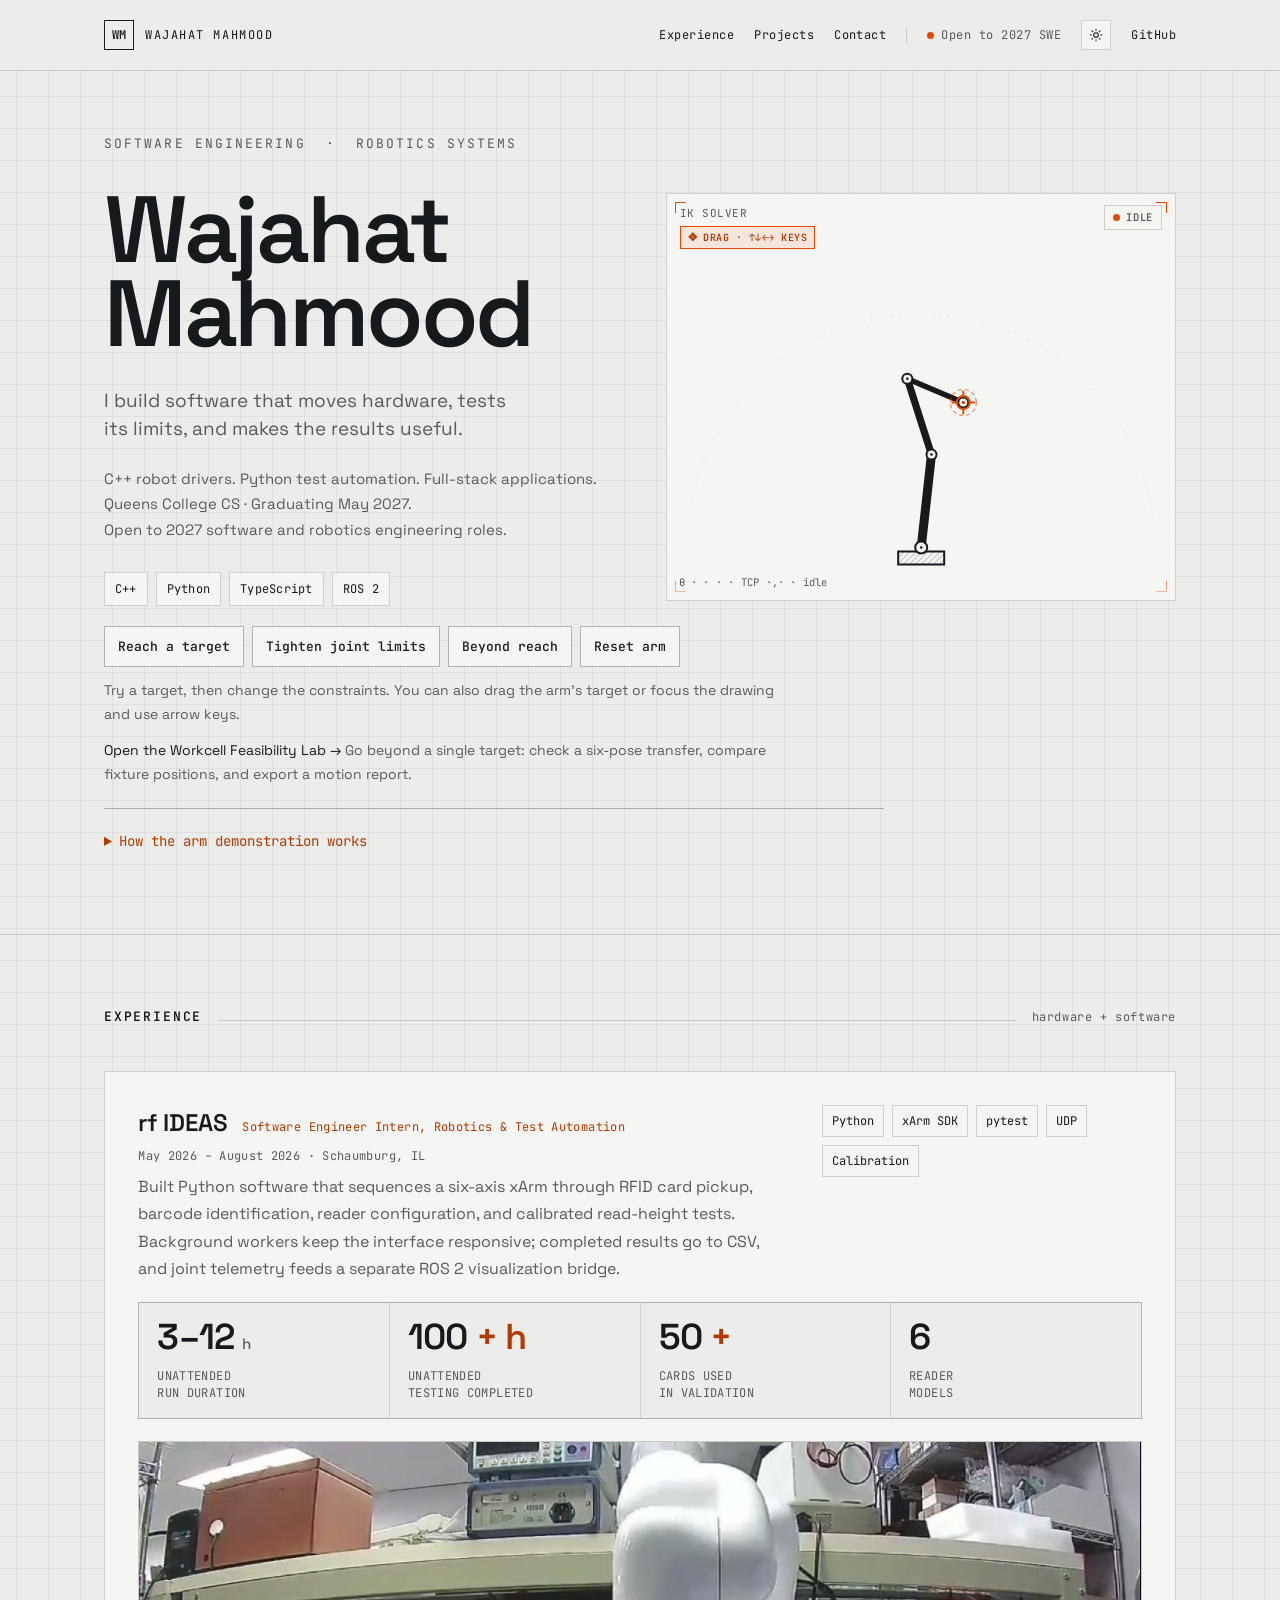
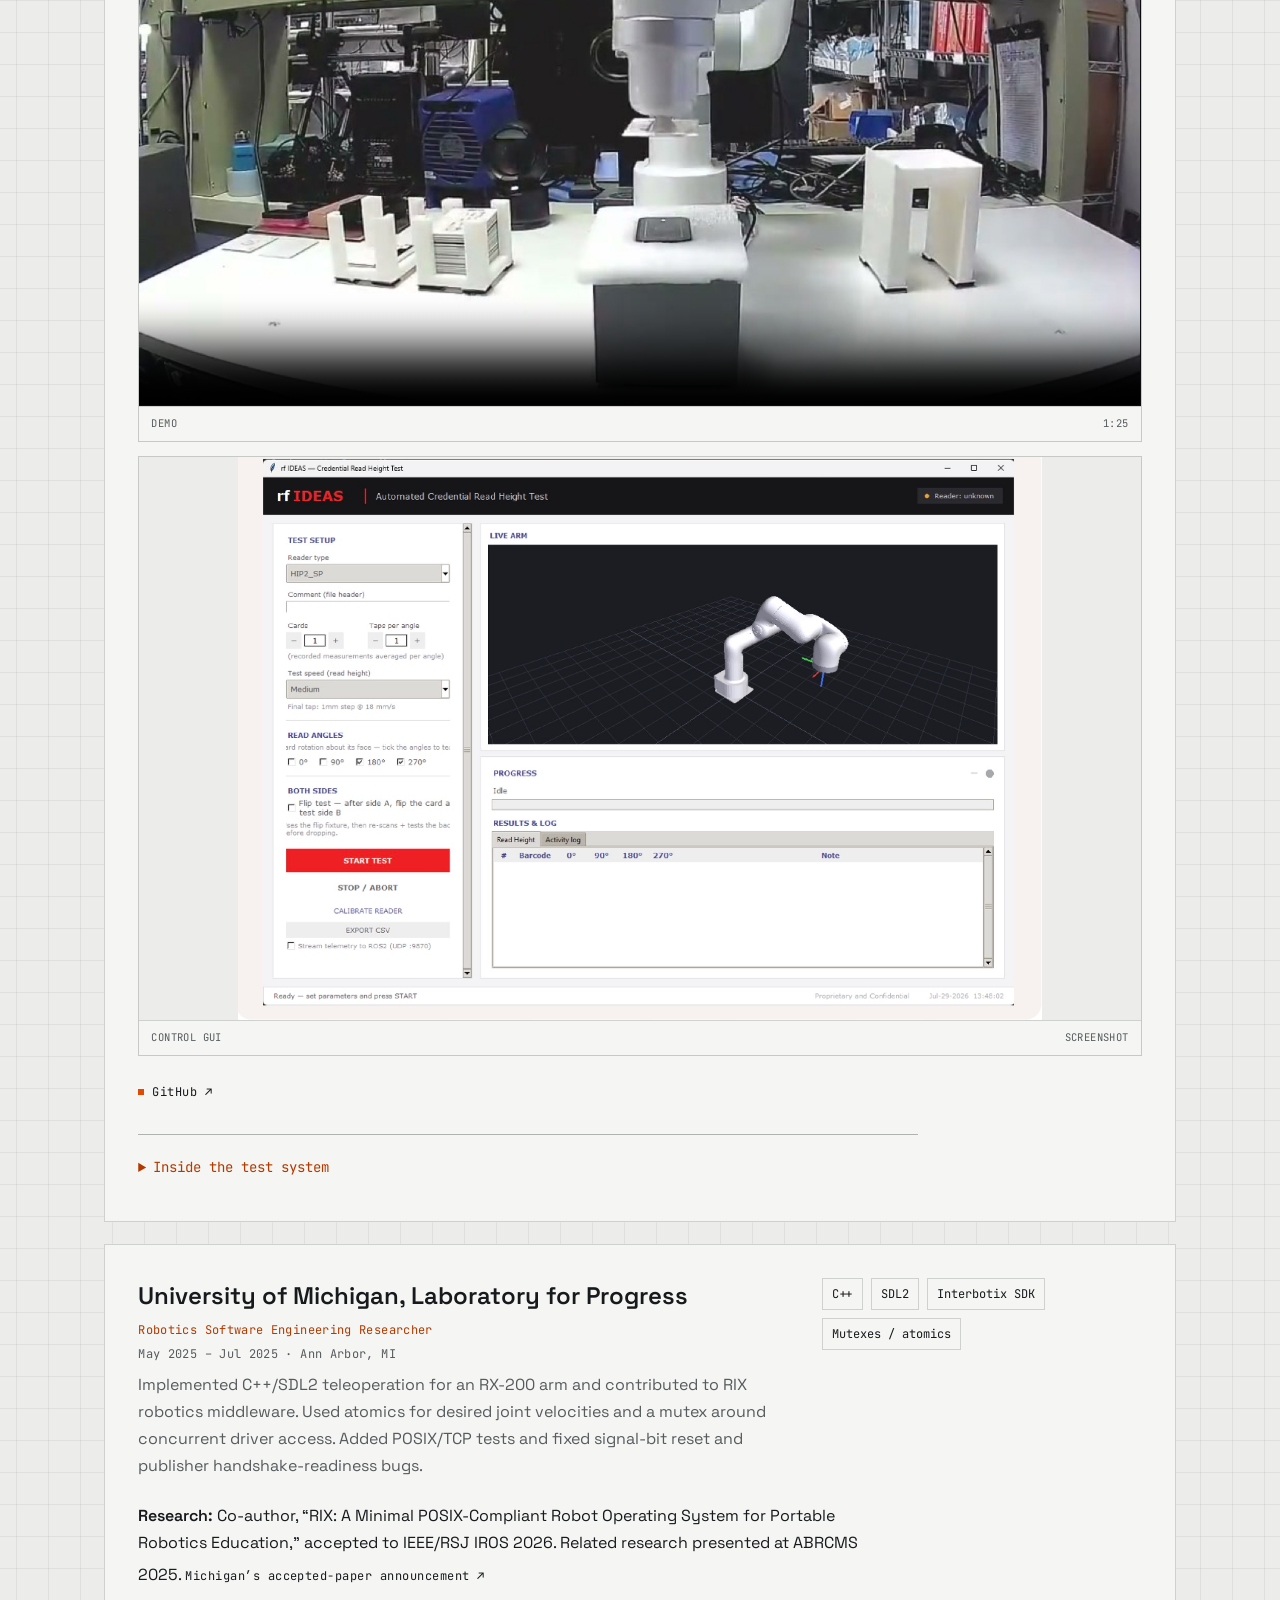
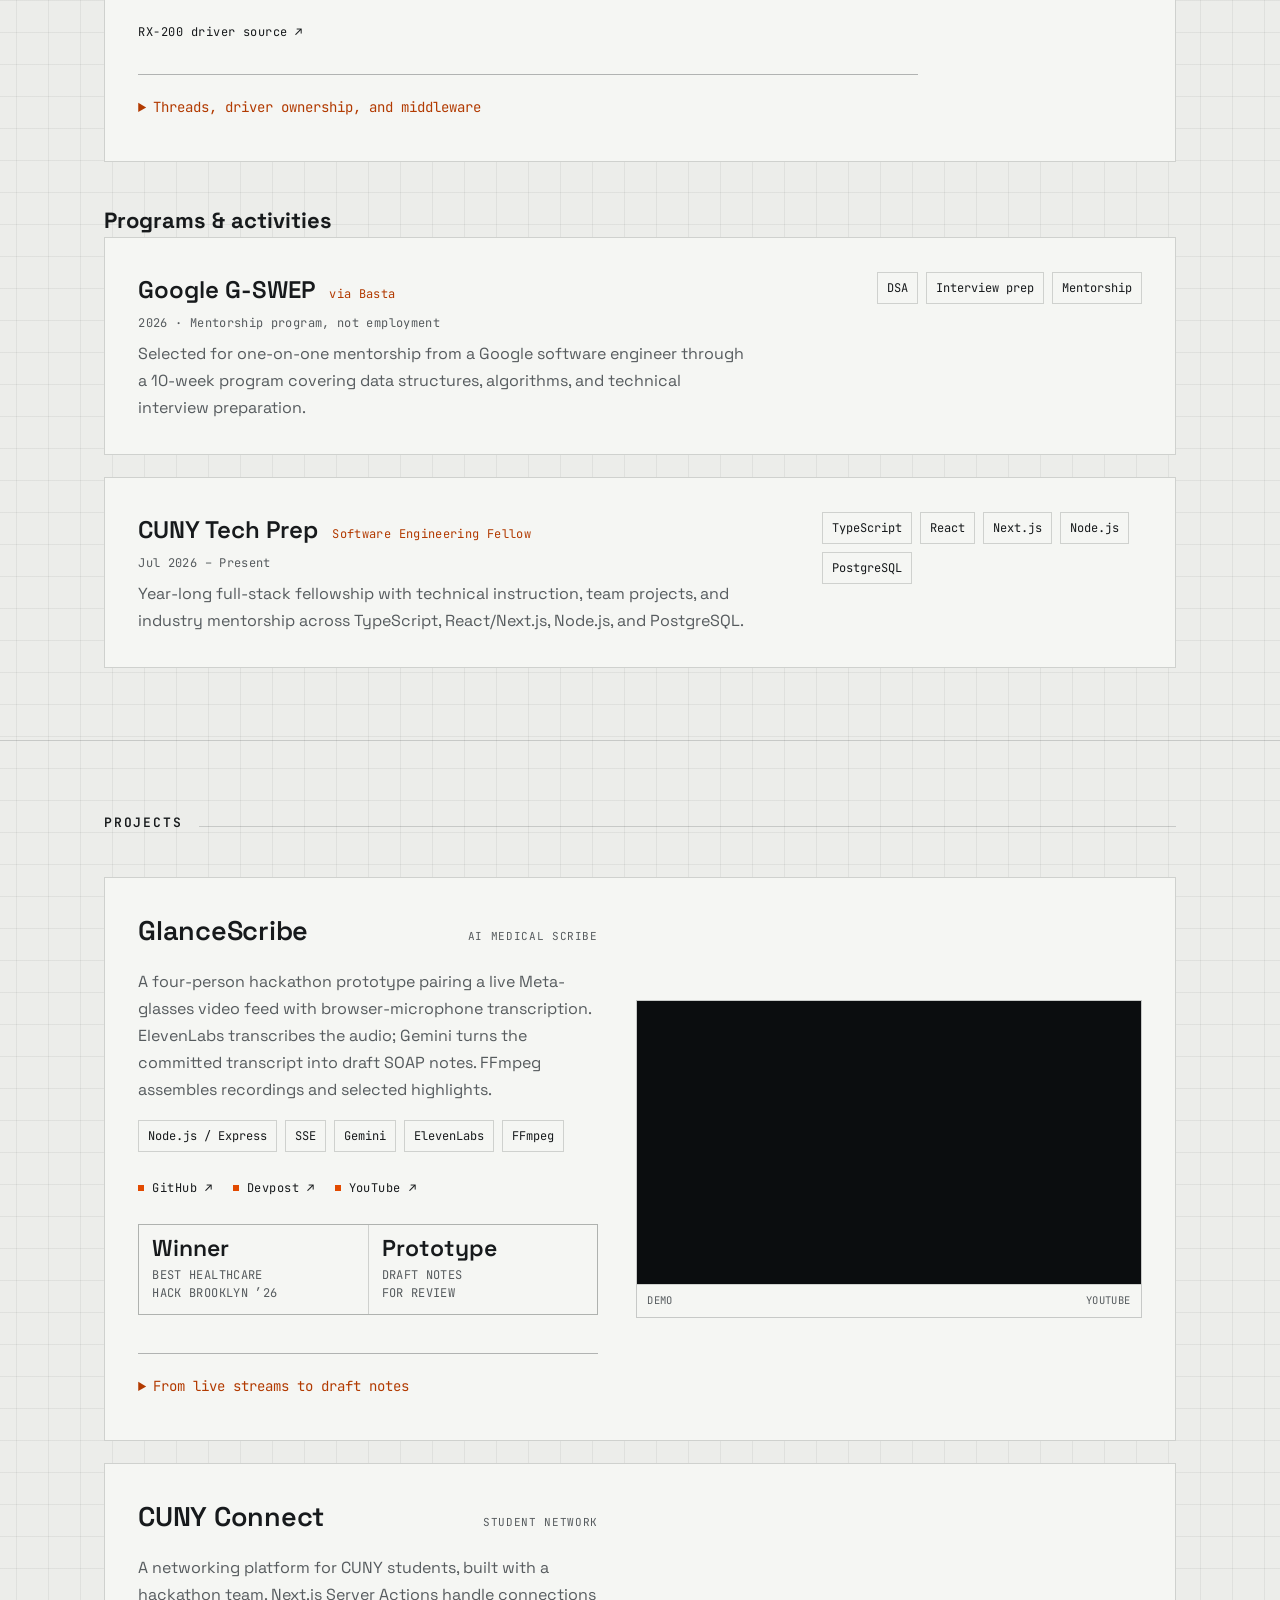
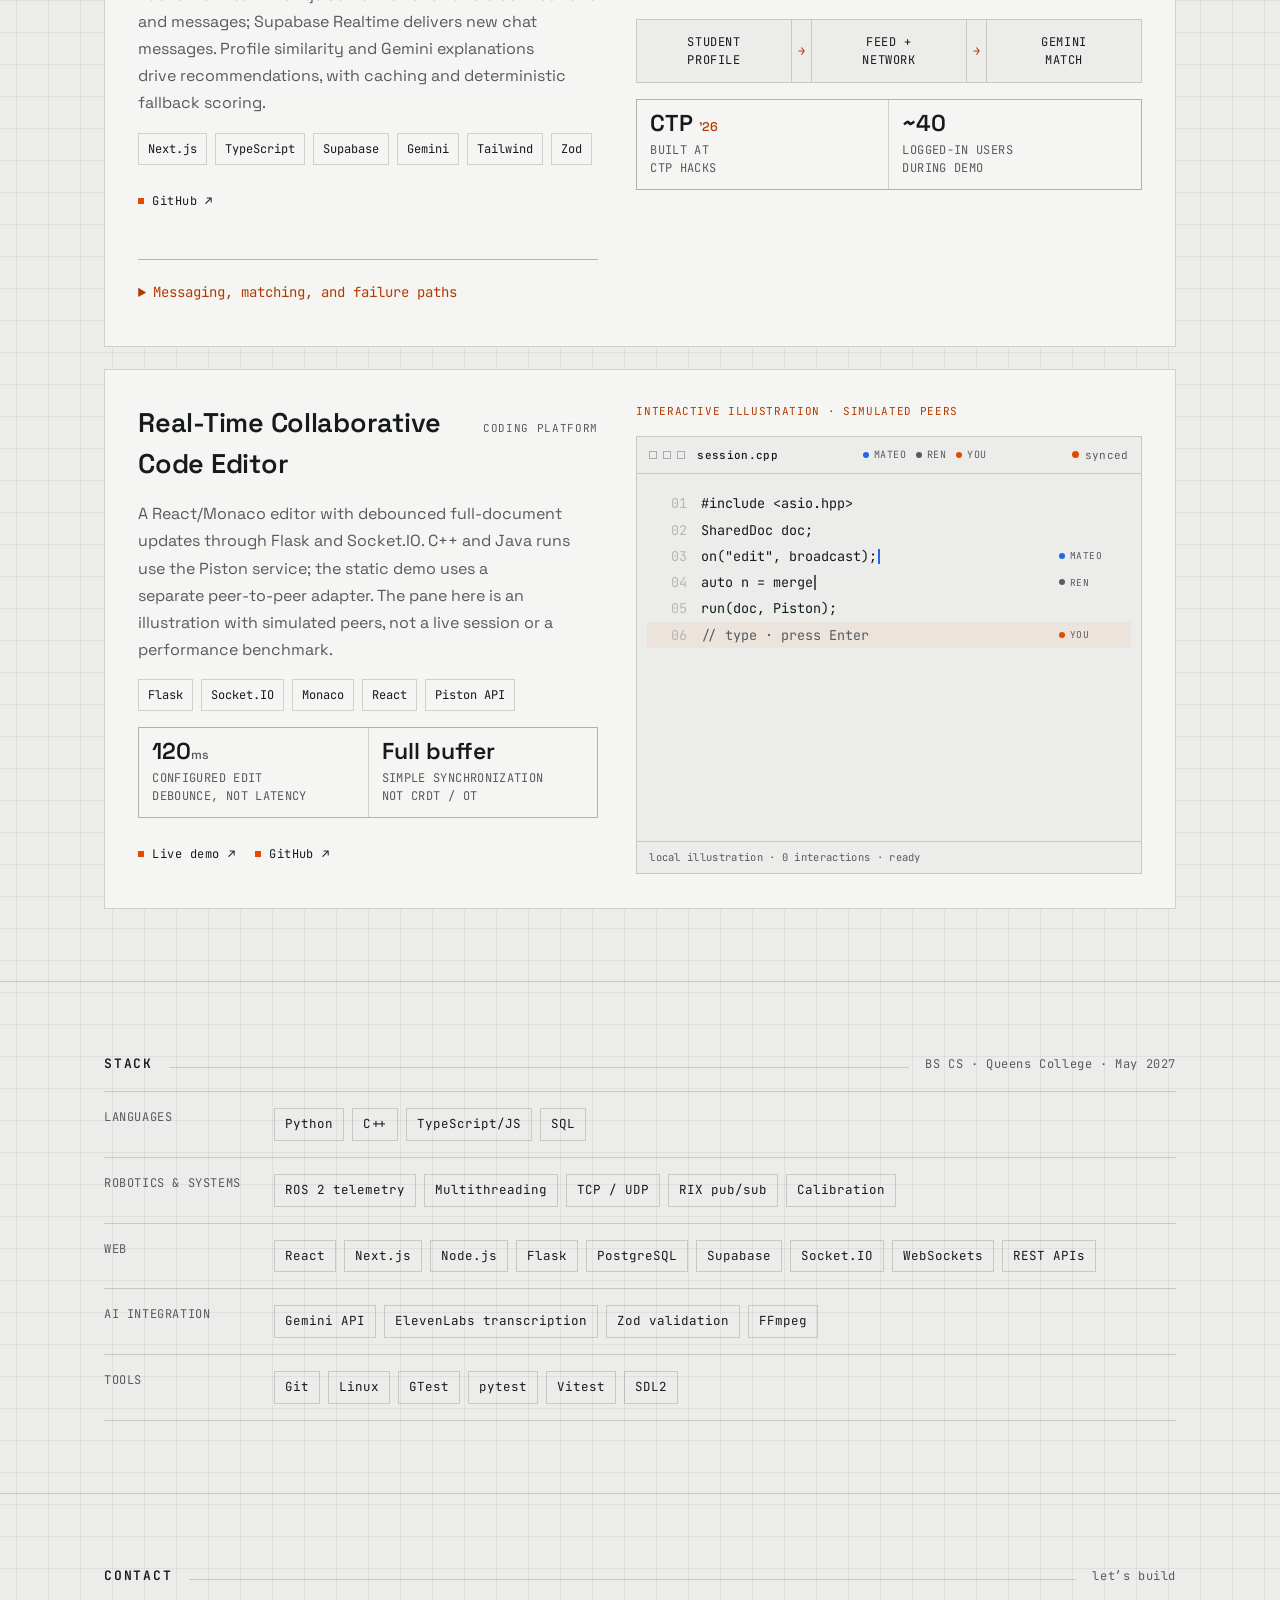
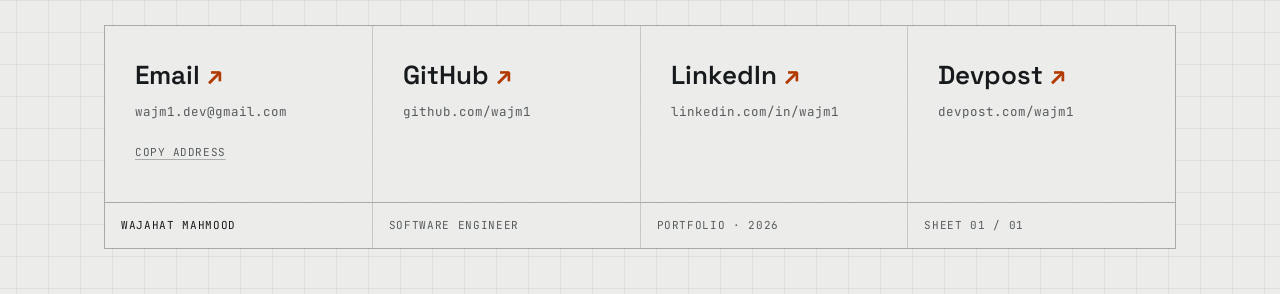
==== index.html @ df29e3f0 "Keep stacked RF IDEAS media and remove OpenAI hosting metadata." ====
<!DOCTYPE html>
<html lang="en">
<head>
<meta charset="utf-8">
<meta name="viewport" content="width=device-width, initial-scale=1">
<title>Wajahat Mahmood · Software &amp; Robotics Engineer</title>
<meta name="description" content="C++ robot drivers, Python test automation, and full-stack applications. Wajahat Mahmood, Queens College CS, May 2027. IROS 2026 co-author.">
<meta name="theme-color" content="#ECEDEA" id="theme-color">

<!-- Open Graph (nice link previews when recruiters share the page) -->
<meta property="og:title" content="Wajahat Mahmood · Software Engineer">
<meta property="og:description" content="C++ robot drivers, Python test automation, and full-stack applications. Queens College CS · May 2027.">
<meta property="og:type" content="website">
<meta property="og:url" content="https://wajm1.com/">
<meta property="og:image" content="https://wajm1.com/uploads/rf-ideas/poster.jpg">
<meta property="og:image:alt" content="Robotic RFID validation setup built during my rf IDEAS internship">
<link rel="canonical" href="https://wajm1.com/">
<link rel="icon" href="favicon.svg" type="image/svg+xml">

<link rel="preconnect" href="https://fonts.googleapis.com">
<link rel="preconnect" href="https://fonts.gstatic.com" crossorigin>
<link href="https://fonts.googleapis.com/css2?family=Space+Grotesk:wght@400;500;600;700&family=JetBrains+Mono:wght@400;500;600&display=swap" rel="stylesheet">

<script>
/* Apply theme before first paint to avoid a flash. */
(function () {
  try {
    var stored = localStorage.getItem('theme');
    var theme = stored || (window.matchMedia('(prefers-color-scheme: dark)').matches ? 'dark' : 'light');
    document.documentElement.setAttribute('data-theme', theme);
  } catch (e) {
    document.documentElement.setAttribute('data-theme', 'light');
  }
})();
</script>

<style>
/* ============================================================================
   Wajahat Mahmood - personal portfolio
   Concept: the page is an engineering drawing / technical datasheet.
   Monospace annotations, corner ticks, measured-outcome callouts.
   Single file, no build step, no runtime dependencies (fonts aside).
   ========================================================================== */

/* --- Design tokens -------------------------------------------------------- */
:root,
[data-theme="light"]{
  --paper:#ECEDEA;                    /* page ground */
  --panel:#F5F6F3;                    /* raised surfaces (cards) */
  --ink:#171A1C;                      /* primary text / linework */
  --ink-70:#565B5E;                   /* secondary text */
  --line:rgba(20,24,28,0.17);         /* hairline rules */
  --line-2:rgba(20,24,28,0.30);       /* emphasized hairline */
  --faint:rgba(20,24,28,0.06);        /* background grid */
  --accent:#E24A00;                   /* datasheet accent (orange) */
  --accent-ink:#B23A00;               /* accent, text-legible */
  --panel-a:rgba(245,246,243,0.72);   /* translucent panel overlays */
  --panel-fade:rgba(245,246,243,0.9);
  --ln:#B7B7B2;                       /* code line numbers */
  --peer-a:#2563EB;                   /* collaborator cursor colors */
  --peer-b:#565B5E;
  --theme-ui:#ECEDEA;
  --grot:'Space Grotesk',system-ui,-apple-system,sans-serif;
  --mono:'JetBrains Mono',ui-monospace,'SF Mono',monospace;
  --maxw:1200px;
  --gutter:clamp(20px,5vw,64px);
  color-scheme:light;
}
[data-theme="dark"]{
  --paper:#121416;
  --panel:#1A1D20;
  --ink:#ECEDEA;
  --ink-70:#9A9FA3;
  --line:rgba(236,237,234,0.14);
  --line-2:rgba(236,237,234,0.28);
  --faint:rgba(236,237,234,0.055);
  --accent:#E24A00;
  --accent-ink:#FF7A3D;
  --panel-a:rgba(26,29,32,0.78);
  --panel-fade:rgba(26,29,32,0.92);
  --ln:#6A6E72;
  --peer-a:#60A5FA;
  --peer-b:#9A9FA3;
  --theme-ui:#121416;
  color-scheme:dark;
}

/* --- Reset / base --------------------------------------------------------- */
*{box-sizing:border-box}
html{-webkit-text-size-adjust:100%;scroll-behavior:smooth}
body{
  margin:0;
  background:var(--paper);
  color:var(--ink);
  font-family:var(--grot);
  line-height:1.5;
  -webkit-font-smoothing:antialiased;
  text-rendering:optimizeLegibility;
  /* faint engineering grid */
  background-image:
    linear-gradient(var(--faint) 1px,transparent 1px),
    linear-gradient(90deg,var(--faint) 1px,transparent 1px);
  background-size:32px 32px;
  background-position:center top;
}
h1,h2,h3,p,ul,figure,dl,dd{margin:0}
ul{list-style:none;padding:0}
a{color:var(--ink);text-decoration:none;transition:color .2s ease}
a:hover{color:var(--accent-ink)}
strong{font-weight:600}
::selection{background:var(--accent);color:#fff}
:focus-visible{outline:2px solid var(--accent);outline-offset:3px}
section[id],footer[id]{scroll-margin-top:24px}
.mono{font-family:var(--mono)}
.wrap{max-width:var(--maxw);margin:0 auto;padding-inline:var(--gutter)}

/* Skip link for keyboard users */
.skip{
  position:absolute;left:8px;top:-52px;z-index:60;
  background:var(--ink);color:var(--paper);
  font-family:var(--mono);font-size:12px;padding:10px 14px;transition:top .2s ease;
}
.skip:focus{top:8px;color:var(--paper)}

/* --- Section scaffolding -------------------------------------------------- */
.section{padding:clamp(52px,8vh,104px) 0;border-top:1px solid var(--line)}
.section-head{display:flex;align-items:baseline;gap:16px;margin-bottom:clamp(26px,4vw,44px)}
.section-head h2{
  font-family:var(--mono);font-size:13px;font-weight:600;
  letter-spacing:.14em;text-transform:uppercase;white-space:nowrap;
}
.rule{flex:1;height:1px;background:var(--line)}
.head-note{
  font-family:var(--mono);font-size:12px;letter-spacing:.05em;
  color:var(--ink-70);white-space:nowrap;
}

/* --- Header / nav --------------------------------------------------------- */
.site-header{border-bottom:1px solid var(--line);position:relative;z-index:3;background:var(--paper)}
.site-header .wrap{
  display:flex;align-items:center;justify-content:space-between;
  gap:16px;flex-wrap:wrap;padding-block:15px;
}
.brand{display:flex;align-items:center;gap:11px}
.brand-mark{
  display:grid;place-items:center;width:30px;height:30px;
  border:1px solid var(--ink);font-family:var(--mono);
  font-size:12px;font-weight:600;letter-spacing:.02em;
}
.brand-name{font-family:var(--mono);font-size:12px;letter-spacing:.13em;text-transform:uppercase}
.nav{
  display:flex;align-items:center;gap:16px 20px;flex-wrap:wrap;
  font-family:var(--mono);font-size:12px;letter-spacing:.04em;
}
.nav .sep{width:1px;height:14px;background:var(--line)}
.avail{display:inline-flex;align-items:center;gap:7px;color:var(--ink-70)}
.dot{width:7px;height:7px;border-radius:50%;background:var(--accent);flex:0 0 auto}
.theme-toggle{
  display:inline-flex;align-items:center;justify-content:center;
  width:30px;height:30px;padding:0;margin:0;
  border:1px solid var(--line);background:var(--panel);color:var(--ink);
  cursor:pointer;transition:border-color .2s ease,color .2s ease,background .2s ease;
}
.theme-toggle:hover{border-color:var(--line-2);color:var(--accent-ink)}
.theme-toggle svg{width:14px;height:14px;display:block}
.theme-toggle .icon-moon{display:none}
[data-theme="dark"] .theme-toggle .icon-sun{display:none}
[data-theme="dark"] .theme-toggle .icon-moon{display:block}

/* --- Hero ----------------------------------------------------------------- */
.hero{padding:clamp(40px,7vh,80px) 0 clamp(48px,8vh,92px)}
.eyebrow{
  font-family:var(--mono);font-size:clamp(11px,1.4vw,13px);
  letter-spacing:.16em;text-transform:uppercase;color:var(--ink-70);
  margin-bottom:clamp(20px,3vw,34px);
}
.hero-grid{
  display:grid;
  grid-template-columns:repeat(auto-fit,minmax(min(100%,320px),1fr));
  gap:clamp(28px,4vw,56px);align-items:center;
}
.name{font-weight:600;font-size:clamp(44px,8.4vw,94px);line-height:.9;letter-spacing:-.035em}
.lede{max-width:34ch;margin-top:clamp(20px,3vw,30px);font-size:clamp(16px,1.5vw,19px);color:var(--ink-70);text-wrap:pretty}
.tags{display:flex;flex-wrap:wrap;gap:8px;margin-top:clamp(22px,3vw,30px)}
.tag{
  font-family:var(--mono);font-size:12px;letter-spacing:.02em;color:var(--ink);
  border:1px solid var(--line);padding:7px 10px;background:var(--panel);
}

/* --- IK arm figure (interactive demo #1) ---------------------------------- */
.fig{
  position:relative;width:100%;aspect-ratio:5/4;
  border:1px solid var(--line);background:var(--panel);
  overflow:hidden;cursor:crosshair;transition:border-color .2s ease;
}
.fig:hover{border-color:var(--line-2)}
.fig .corner{position:absolute;width:11px;height:11px;z-index:2}
.fig .corner.tl{top:8px;left:8px;border-top:1.5px solid var(--accent);border-left:1.5px solid var(--accent)}
.fig .corner.tr{top:8px;right:8px;border-top:1.5px solid var(--accent);border-right:1.5px solid var(--accent)}
.fig .corner.bl{bottom:8px;left:8px;border-bottom:1.5px solid var(--accent);border-left:1.5px solid var(--accent)}
.fig .corner.br{bottom:8px;right:8px;border-bottom:1.5px solid var(--accent);border-right:1.5px solid var(--accent)}
.fig svg,.fig canvas{position:absolute;inset:0;width:100%;height:100%;display:block}
.fig-label{position:absolute;top:11px;left:13px;z-index:3;pointer-events:none;display:flex;flex-direction:column;gap:5px;align-items:flex-start}
.fig-label .id{font-family:var(--mono);font-size:11px;letter-spacing:.05em;color:var(--ink-70)}
.fig-hint{
  display:inline-flex;align-items:center;gap:6px;
  font-family:var(--mono);font-size:10px;font-weight:600;letter-spacing:.05em;
  color:var(--accent-ink);border:1px solid var(--accent);
  background:rgba(226,74,0,0.09);padding:3px 7px;
  animation:hintpulse 2.2s ease-in-out infinite;
}
.fig-status{
  position:absolute;top:11px;right:13px;z-index:3;pointer-events:none;
  display:inline-flex;align-items:center;gap:6px;padding:4px 8px;
  border:1px solid var(--line);background:var(--panel-a);
}
.fig-status .txt{font-family:var(--mono);font-size:10.5px;font-weight:600;letter-spacing:.06em;color:var(--ink-70)}
.fig-read{
  position:absolute;left:0;right:0;bottom:0;z-index:3;pointer-events:none;
  padding:9px 12px;font-family:var(--mono);font-size:10.5px;letter-spacing:.02em;color:var(--ink-70);
  background:linear-gradient(0deg,var(--panel-fade),transparent);
}

/* --- Selected work -------------------------------------------------------- */
/* Flex column of full-width rows. Each row = copy | visual. */
.work-list{
  display:flex !important;
  flex-direction:column !important;
  gap:clamp(16px,2vw,22px);
  width:100%;
}
.work-row{
  display:flex !important;
  flex-direction:row !important;
  flex-wrap:nowrap;
  align-items:stretch;
  width:100% !important;
  max-width:100%;
  box-sizing:border-box;
  border:1px solid var(--line);background:var(--panel);
  padding:clamp(22px,2.6vw,34px);
  gap:clamp(22px,3vw,40px);
  transition:transform .2s ease,border-color .2s ease;
}
.work-row:hover{transform:translateY(-2px);border-color:var(--line-2)}
.work-copy,.work-visual{
  display:flex;flex-direction:column;gap:16px;min-width:0;
}
.work-copy{flex:1 1 0;max-width:52%}
.work-visual{flex:1.1 1 0;justify-content:center}
.work-head{display:flex;align-items:baseline;justify-content:space-between;gap:12px}
.work-title{font-weight:600;font-size:clamp(21px,2.3vw,27px);letter-spacing:-.01em;text-wrap:balance;margin:0}
.work-kicker{font-family:var(--mono);font-size:11px;letter-spacing:.06em;color:var(--ink-70);white-space:nowrap;text-align:right}
.work-desc{font-size:15px;color:var(--ink-70);text-wrap:pretty;max-width:54ch;margin:0}
.work-desc a{white-space:nowrap;text-decoration:underline;text-underline-offset:3px;text-decoration-color:var(--line-2)}
.work-desc a:hover{color:var(--accent-ink)}
/* Legacy aliases so any leftover .card rules never recreate a 2-col grid of projects */
.work-grid{display:flex;flex-direction:column;gap:clamp(16px,2vw,22px);width:100%}
.card{display:block;width:100%}
.card-main,.card-side{display:flex;flex-direction:column;gap:16px;min-width:0}
.card-head{display:flex;align-items:baseline;justify-content:space-between;gap:12px}
.card-title{font-weight:600;font-size:clamp(21px,2.3vw,27px);letter-spacing:-.01em;text-wrap:balance}
.card-kicker{font-family:var(--mono);font-size:11px;letter-spacing:.06em;color:var(--ink-70);white-space:nowrap;text-align:right}
.card-desc{font-size:15px;color:var(--ink-70);text-wrap:pretty;max-width:54ch}
.card-desc a{white-space:nowrap;text-decoration:underline;text-underline-offset:3px;text-decoration-color:var(--line-2)}
.card-desc a:hover{color:var(--accent-ink)}

/* Pipeline diagram (glasses -> text -> note, gamepad -> ... -> arm) */
.flow{
  display:grid;align-items:stretch;text-align:center;
  font-family:var(--mono);font-size:10.5px;letter-spacing:.05em;text-transform:uppercase;
  color:var(--ink);border:1px solid var(--line);background:var(--paper);
}
.flow .step{padding:13px 8px}
.flow .arrow{display:grid;place-items:center;padding:0 6px;color:var(--accent-ink);border-left:1px solid var(--line);border-right:1px solid var(--line)}

/* Embedded project demo (YouTube) */
.work-embed{
  border:1px solid var(--line);background:var(--paper);overflow:hidden;
  display:flex;flex-direction:column;width:100%;
}
.work-embed-frame{
  position:relative;width:100%;aspect-ratio:16/9;background:#0b0d0f;
}
.work-embed-frame iframe{
  position:absolute;inset:0;width:100%;height:100%;border:0;
}
.work-embed-label{
  display:flex;align-items:center;justify-content:space-between;gap:10px;
  padding:8px 10px;border-top:1px solid var(--line);
  font-family:var(--mono);font-size:10.5px;letter-spacing:.04em;
  text-transform:uppercase;color:var(--ink-70);background:var(--panel);
}
.work-copy > .stats{margin-top:auto}

.chips{display:flex;flex-wrap:wrap;gap:8px}
.chip{font-family:var(--mono);font-size:11.5px;color:var(--ink);border:1px solid var(--line);padding:6px 9px;background:var(--panel)}

/* Measured-outcome callouts */
.stats{display:grid;grid-template-columns:1fr 1fr;gap:1px;background:var(--line);border:1px solid var(--line)}
.stat{background:var(--panel);padding:12px 13px}
.stat-num{font-weight:600;font-size:clamp(19px,2vw,23px);line-height:1}
.stat-num .u{font-size:.55em;font-weight:500;color:var(--ink-70)}
.stat-num .u-accent{font-size:.55em;font-weight:500;color:var(--accent-ink)}
.stat-label{font-family:var(--mono);font-size:10.5px;letter-spacing:.03em;text-transform:uppercase;color:var(--ink-70);margin-top:6px}

.links{display:flex;flex-wrap:wrap;gap:8px 20px}
.link{display:inline-flex;align-items:center;gap:8px;font-family:var(--mono);font-size:11.5px;letter-spacing:.04em;color:var(--ink)}
.link:hover{color:var(--accent-ink)}
.link .sq{width:6px;height:6px;background:var(--accent);flex:0 0 auto}

.editor-hint{
  display:block;
  margin:0;
  font-family:var(--mono);
  font-size:11px;letter-spacing:.06em;text-transform:uppercase;color:var(--accent-ink);
}

/* --- Collaborative editor (interactive demo #2) --------------------------- */
.editor{
  border:1px solid var(--line);background:var(--paper);
  display:flex;flex-direction:column;flex:1 1 auto;min-height:280px;
}
.editor-bar{
  display:flex;align-items:center;justify-content:space-between;gap:8px 12px;
  padding:10px 12px;border-bottom:1px solid var(--line);
  font-family:var(--mono);font-size:11px;letter-spacing:.03em;color:var(--ink-70);
  flex-wrap:wrap;
}
.editor-dots{display:flex;align-items:center;gap:6px;flex:0 1 auto;min-width:0}
.editor-dots > span:not(.editor-file){width:8px;height:8px;border:1px solid var(--line-2);flex:0 0 auto}
.editor-file{
  margin-left:6px;color:var(--ink);flex:0 0 auto;white-space:nowrap;font-weight:500;
}
.editor-sync{display:inline-flex;align-items:center;gap:6px;transition:opacity .4s ease;flex:0 0 auto;white-space:nowrap}
.editor-presence{
  display:inline-flex;align-items:center;gap:10px;flex-wrap:wrap;
  font-size:10px;letter-spacing:.04em;text-transform:uppercase;
}
.editor-presence .who{display:inline-flex;align-items:center;gap:5px;color:var(--ink-70)}
.editor-presence .who .pd{width:6px;height:6px;border-radius:50%;flex:0 0 auto}
.code{
  flex:1 1 auto;
  padding:16px 18px;
  min-height:220px;
  overflow-x:auto;
  font-family:var(--mono);
  font-size:13.5px;
  line-height:1.8;
}
.code-line{
  display:grid;
  grid-template-columns:2rem minmax(0,1fr) 4rem;
  column-gap:14px;
  align-items:center;
  min-height:1.8em;
  padding:1px 0;
}
.code-line.is-you{
  background:rgba(226,74,0,0.06);
  margin-inline:-8px;padding-inline:8px;border-radius:2px;
}
.ln{text-align:right;color:var(--ln);user-select:none;font-variant-numeric:tabular-nums}
.code-mid{
  min-width:0;white-space:pre;overflow-x:auto;overflow-y:hidden;
  scrollbar-width:none;-ms-overflow-style:none;
  color:var(--ink);
}
/* Author colors live in CSS so they follow the light/dark toggle. */
.peer-mateo{--peer:var(--peer-a)}
.peer-ren{--peer:var(--peer-b)}
.peer-you{--peer:var(--accent)}
.code-mid .caret,
.peer-tag .pd,
.editor-presence .who .pd{background:var(--peer,var(--accent))}
.code-mid::-webkit-scrollbar{display:none;width:0;height:0}
.code-edit{display:inline-block;min-width:8px;white-space:pre;outline:none;color:var(--ink);caret-color:var(--accent)}
/* Placeholder as generated content, so it can never be committed as real text. */
.code-edit:empty::before{content:attr(data-placeholder);color:var(--ink-70)}
.caret{display:inline-block;width:2px;height:15px;margin:0 1px;vertical-align:-3px;animation:blink 1s step-end infinite}
.peer-tag{
  display:inline-flex;align-items:center;gap:5px;
  font-size:9.5px;letter-spacing:.05em;text-transform:uppercase;color:var(--ink-70);
  white-space:nowrap;justify-self:start;
}
.peer-tag .pd{width:6px;height:6px;border-radius:50%;flex:0 0 auto}
.editor-foot{
  padding:8px 12px;border-top:1px solid var(--line);
  font-family:var(--mono);font-size:10.5px;letter-spacing:.03em;color:var(--ink-70);
  white-space:nowrap;overflow:hidden;text-overflow:ellipsis;
}


/* Experience media gallery (rf IDEAS) */
.xp-media{
  margin-top:22px;
  display:grid;
  grid-template-columns:1fr;
  gap:14px;
  width:100%;
  max-width:100%;
}
.xp-media-tile{
  display:flex;flex-direction:column;
  border:1px solid var(--line);background:var(--paper);
  overflow:hidden;min-width:0;width:100%;
  text-decoration:none;color:inherit;
}
.xp-media-frame{
  position:relative;flex:0 0 auto;
  width:100%;aspect-ratio:16 / 9;
  background:#0b0d0f;overflow:hidden;
}
.xp-media-frame video,
.xp-media-frame img{
  display:block;width:100%;height:100%;
  object-fit:cover;object-position:center;
}
.xp-media-frame img{
  object-fit:contain;object-position:center;
  background:var(--paper);
}
.xp-media-label{
  display:flex;align-items:center;justify-content:space-between;gap:10px;
  padding:9px 12px;border-top:1px solid var(--line);
  font-family:var(--mono);font-size:10.5px;letter-spacing:.04em;
  text-transform:uppercase;color:var(--ink-70);background:var(--panel);
}
a.xp-media-tile:hover{border-color:var(--line-2)}
.xp-links{margin-top:16px}

/* --- Experience ----------------------------------------------------------- */
#experience > .wrap > ul{
  list-style:none;margin:0;padding:0;
  display:flex;flex-direction:column;gap:clamp(16px,2vw,22px);
}
.xp-item{
  list-style:none;
  border:1px solid var(--line);background:var(--panel);
  padding:clamp(22px,2.6vw,34px);
  box-sizing:border-box;
  transition:transform .2s ease,border-color .2s ease;
}
.xp-item:hover{transform:translateY(-2px);border-color:var(--line-2)}
.xp-head{display:flex;flex-wrap:wrap;justify-content:space-between;gap:16px 24px}
.xp-lead{flex:1 1 340px;min-width:260px}
.xp-title{display:flex;align-items:baseline;flex-wrap:wrap;gap:8px 14px}
.xp-title h3{font-weight:600;font-size:clamp(19px,2vw,24px);text-wrap:balance}
.xp-role{font-family:var(--mono);font-size:12px;letter-spacing:.03em;color:var(--accent-ink);white-space:normal;line-height:1.4}
.xp-meta{font-family:var(--mono);font-size:11.5px;letter-spacing:.03em;color:var(--ink-70);margin-top:6px}
.xp-desc{margin-top:8px;font-size:15px;color:var(--ink-70);text-wrap:pretty;max-width:52ch}
.xp-chips{display:flex;flex-wrap:wrap;gap:8px;align-content:flex-start;align-items:flex-start}
.metrics{margin-top:20px;display:grid;grid-template-columns:repeat(auto-fit,minmax(150px,1fr));gap:1px;background:var(--line);border:1px solid var(--line)}
.metric{background:var(--paper);padding:16px 18px;min-width:0}
.metric-num{
  font-weight:600;font-size:clamp(22px,3vw,36px);line-height:1.05;letter-spacing:-.02em;
  display:flex;flex-wrap:wrap;align-items:baseline;gap:2px 8px;
}
.metric-num .u{font-size:.42em;font-weight:500;color:var(--ink-70)}
.metric-num .to{font-family:var(--mono);font-size:.38em;color:var(--accent-ink);letter-spacing:.02em}
.metric-num .accent{color:var(--accent-ink)}
.metric-label{font-family:var(--mono);font-size:11px;line-height:1.45;letter-spacing:.03em;text-transform:uppercase;color:var(--ink-70);margin-top:11px}

/* --- Stack ---------------------------------------------------------------- */
.stack .row{display:grid;grid-template-columns:minmax(100px,150px) 1fr;gap:16px 20px;align-items:start;padding:16px 0;border-top:1px solid var(--line)}
.stack .row:last-child{border-bottom:1px solid var(--line)}
.stack dt{font-family:var(--mono);font-size:12px;letter-spacing:.05em;text-transform:uppercase;color:var(--ink-70)}
.stack dd{display:flex;flex-wrap:wrap;gap:8px}
.stack .chip{font-size:12.5px;padding:6px 10px;background:transparent}

/* --- Contact / footer ----------------------------------------------------- */
.contact-grid{display:flex;flex-wrap:wrap;gap:1px;background:var(--line);border:1px solid var(--line)}
.contact-cell{background:var(--paper);flex:1 1 240px}
.contact-cell a,.contact-cell .inner{display:flex;flex-direction:column;gap:8px;padding:clamp(20px,3vw,30px);transition:background .2s ease}
.contact-cell a:hover{background:var(--panel)}
.contact-title{font-weight:600;font-size:clamp(20px,2.2vw,26px)}
.contact-title .ext{color:var(--accent-ink)}
.contact-sub{font-family:var(--mono);font-size:12.5px;color:var(--ink-70)}
.copy-row{display:flex;align-items:center;gap:12px;min-height:16px;margin-top:2px}
.copy-btn{font-family:var(--mono);font-size:11px;letter-spacing:.05em;text-transform:uppercase;color:var(--ink-70);background:none;border:none;padding:0;cursor:pointer;text-decoration:underline;text-underline-offset:3px;text-decoration-color:var(--line-2);transition:color .2s ease}
.copy-btn:hover{color:var(--accent-ink)}
.copy-status{font-family:var(--mono);font-size:11px;letter-spacing:.04em;color:var(--accent-ink)}
.footer-strip{
  display:grid;grid-template-columns:repeat(auto-fit,minmax(min(100%,160px),1fr));
  gap:1px;background:var(--line);border:1px solid var(--line);border-top:none;
  font-family:var(--mono);font-size:11px;letter-spacing:.06em;text-transform:uppercase;color:var(--ink-70);
}
.footer-strip span{background:var(--paper);padding:14px 16px}
.footer-strip span:first-child{color:var(--ink)}

/* --- Animations ----------------------------------------------------------- */
@keyframes blink{0%,48%{opacity:1}49%,100%{opacity:0}}
@keyframes hintpulse{0%,100%{opacity:.72}50%{opacity:1}}

/* --- Responsive: stop text collisions / overflow on phones ---------------- */
html,body{overflow-x:clip}
.wrap,.work-row,.card,.editor,.fig,.xp-item,.contact-grid,.stack{min-width:0}
.link{max-width:100%;overflow-wrap:anywhere;word-break:break-word}

/* Below this width the copy/visual split gets too cramped, so rows stack. */
@media (max-width:880px){
  .work-row{flex-direction:column !important;gap:18px}
  .work-copy,.work-visual{max-width:none;flex:1 1 auto}
  .work-desc,.card-desc{max-width:none}
  .editor{min-height:0}
}

@media (max-width:720px){
  /* Section titles + notes stack so they never fight for one row */
  .section-head{
    display:grid;
    grid-template-columns:1fr;
    align-items:start;
    gap:8px;
    margin-bottom:clamp(22px,4vw,36px);
  }
  .section-head h2{white-space:normal;letter-spacing:.12em}
  .section-head .rule{display:none}
  .head-note{
    white-space:normal;
    margin-left:0;
    font-size:11px;
    line-height:1.45;
    max-width:100%;
  }
  .site-header .wrap{align-items:flex-start}
  .nav{gap:10px 14px;row-gap:10px}
  .avail{font-size:11px}

  .name{font-size:clamp(40px,12vw,72px)}
  .lede{max-width:none;font-size:16px}

  .fig-label{max-width:calc(100% - 110px)}
  .fig-hint{font-size:9px;padding:3px 6px}
  .fig-status{padding:3px 6px}
  .fig-status .txt{font-size:9.5px}
  .fig-read{
    font-size:9.5px;
    padding:8px 10px;
    white-space:nowrap;
    overflow:hidden;
    text-overflow:ellipsis;
  }

  .work-row,.card{padding:18px;gap:16px}
  .work-head,.card-head{flex-direction:column;gap:4px;align-items:flex-start}
  .work-kicker,.card-kicker{text-align:left;white-space:normal}
  .work-title,.card-title{font-size:clamp(20px,6vw,24px)}
  .work-desc a,.card-desc a{white-space:normal}

  .flow{font-size:9px}
  .flow .step{padding:10px 4px}

  .editor-bar{
    display:flex;
    flex-wrap:wrap;
    gap:6px 10px;
    padding:8px 10px;
  }
  .editor-sync{font-size:10px}
  .editor-file{max-width:none}
  .editor-presence{gap:8px;font-size:9.5px}
  .code{font-size:12.5px;line-height:1.75;padding:14px 12px;min-height:200px}
  .code-line{
    grid-template-columns:1.6rem minmax(0,1fr);
    column-gap:10px;
  }
  .peer-tag{display:none} /* names collide with code on narrow widths */
  .editor-foot{
    white-space:nowrap;
    overflow:hidden;
    text-overflow:ellipsis;
    font-size:10px;
    padding:8px 10px;
  }

  .links{gap:10px 14px}
  .link{font-size:11px}

  .xp-head{flex-direction:column;gap:12px}
  .xp-title{flex-direction:column;align-items:flex-start;gap:4px}
  .xp-role{white-space:normal;line-height:1.4}
  .xp-chips{margin-top:0}

  .metrics{grid-template-columns:1fr 1fr}
  .metric{padding:14px 12px}
  .metric-num{
    font-size:clamp(18px,6vw,24px);
    gap:2px 6px;
    flex-direction:row;
    flex-wrap:wrap;
    align-items:baseline;
  }
  .metric-num:has(.to){
    flex-direction:column;
    align-items:flex-start;
    gap:4px;
  }
  .metric-num .to{font-size:.42em}
  .metric-label{font-size:10px;margin-top:8px;overflow-wrap:anywhere}

  .stack .row{grid-template-columns:1fr;gap:10px}
  .stack .chip,.chip{font-size:11px;padding:5px 8px}

  .contact-title{font-size:clamp(18px,5.5vw,22px)}
  .footer-strip{grid-template-columns:1fr 1fr}
}

@media (max-width:400px){
  .wrap{padding-inline:16px}
  .brand-name{letter-spacing:.08em;font-size:11px}
  .nav{font-size:11px;gap:8px 12px}
  .nav .sep{display:none}
  .metric-num{font-size:clamp(17px,7vw,22px)}
  .flow{font-size:8.5px}
}

/* --- Reduced motion: freeze all the moving parts -------------------------- */
@media (prefers-reduced-motion:reduce){
  html{scroll-behavior:auto}
  *{animation-duration:.001ms!important;animation-iteration-count:1!important;transition:none!important}
}
/* Career refresh: preserve the datasheet system, improve reading and touch use. */
.xp-desc,.work-desc{font-size:16px;max-width:65ch;line-height:1.7}
.xp-lead{flex:1 1 520px}
.xp-chips{max-width:320px}
.chip,.link,.xp-meta,.metric-label,.stat-label,.head-note{font-size:12px}
.link,.nav a,.copy-btn{min-height:40px;align-content:center}
.hero-note{margin-top:22px;color:var(--ink-70);font-size:15px;line-height:1.7}
.ik-controls{display:flex;flex-wrap:wrap;gap:8px;margin-top:20px}
.ik-controls button{font:500 13px var(--mono);padding:11px 13px;border:1px solid var(--line-2);background:var(--panel);color:var(--ink);cursor:pointer}
.ik-controls button[aria-pressed="true"]{border-color:var(--accent-ink);color:var(--accent-ink)}
.ik-explanation{font-size:14px;color:var(--ink-70);max-width:75ch;line-height:1.7;margin-top:12px}
.xp-media{display:grid;grid-template-columns:1fr;gap:14px;width:100%;max-width:none}
.xp-media-frame{aspect-ratio:16/9;height:auto;min-height:0}
.xp-media-frame video,.xp-media-frame img{width:100%;height:100%;object-fit:contain}
.technical{margin-top:22px;border-top:1px solid var(--line-2);padding-top:12px;max-width:78ch}
.technical summary{cursor:pointer;font-family:var(--mono);font-size:14px;padding:10px 0;color:var(--accent-ink)}
.technical p{font-size:16px;line-height:1.75;margin:12px 0;color:var(--ink-70)}
.technical strong{color:var(--ink);font-weight:600}
.technical a{text-decoration:underline;text-underline-offset:3px}
.technical .pipeline{font-family:var(--mono);font-size:13px;padding:16px;background:var(--panel);border-left:2px solid var(--accent);color:var(--ink)}
.research-note{padding:22px 0 0;max-width:76ch;font-size:16px;line-height:1.7}
.program-heading{margin-top:42px;font-size:22px}
.fig{touch-action:none}
.flow{font-size:12px!important}
@media(max-width:720px){
  .xp-media{grid-template-columns:1fr}
  .nav{font-size:12px;gap:4px 16px}
  .chip,.link,.xp-meta,.metric-label,.stat-label{font-size:12px}
  .work-head{flex-wrap:wrap;gap:8px}
  .fig-label .id,.fig-status .txt,.fig-read{font-size:11px}
  .fig-hint{font-size:10px}
  .head-note{white-space:normal}
}
</style>
</head>

<body id="top">

<a class="skip" href="#main">Skip to content</a>

<!-- ======================= HEADER ======================= -->
<header class="site-header">
  <div class="wrap">
    <a class="brand" href="#top" aria-label="Wajahat Mahmood, home">
      <span class="brand-mark" aria-hidden="true">WM</span>
      <span class="brand-name">Wajahat Mahmood</span>
    </a>
    <nav class="nav" aria-label="Sections">
      <a href="#experience">Experience</a>
      <a href="#work">Projects</a>
      <a href="#contact">Contact</a>
      <span class="sep" aria-hidden="true"></span>
      <span class="avail"><span class="dot" aria-hidden="true"></span>Open to 2027 SWE</span>
      <button type="button" class="theme-toggle" id="theme-toggle" aria-label="Switch to dark mode" title="Toggle theme">
        <svg class="icon-sun" viewBox="0 0 24 24" fill="none" stroke="currentColor" stroke-width="1.8" stroke-linecap="round" aria-hidden="true">
          <circle cx="12" cy="12" r="4"/><path d="M12 2v2M12 20v2M4.9 4.9l1.4 1.4M17.7 17.7l1.4 1.4M2 12h2M20 12h2M4.9 19.1l1.4-1.4M17.7 6.3l1.4-1.4"/>
        </svg>
        <svg class="icon-moon" viewBox="0 0 24 24" fill="none" stroke="currentColor" stroke-width="1.8" stroke-linecap="round" stroke-linejoin="round" aria-hidden="true">
          <path d="M21 14.3A8.5 8.5 0 0 1 9.7 3 7 7 0 1 0 21 14.3z"/>
        </svg>
      </button>
      <a href="https://github.com/wajm1" target="_blank" rel="noopener">GitHub</a>
    </nav>
  </div>
</header>

<main id="main">

  <!-- ======================= HERO ======================= -->
  <section class="hero">
    <div class="wrap">
      <p class="eyebrow">Software engineering &nbsp;&middot;&nbsp; Robotics systems</p>
      <div class="hero-grid">
        <div>
          <h1 class="name">Wajahat<br>Mahmood</h1>
          <p class="lede">I build software that moves hardware, tests its limits, and makes the results useful.</p>
          <p class="hero-note">C++ robot drivers. Python test automation. Full-stack applications.<br>Queens College CS &middot; Graduating May 2027.<br>Open to 2027 software and robotics engineering roles.</p>
          <div class="tags">
            <span class="tag">C++</span>
            <span class="tag">Python</span>
            <span class="tag">TypeScript</span>
            <span class="tag">ROS 2</span>
          </div>
        </div>

        <!--
          Interactive demo #1 - inverse-kinematics arm.
          Tap / drag inside the box (or use arrow keys) to move the target;
          a FABRIK solver repositions the arm to reach it.
          GRACEFUL DEGRADATION: the <svg> below is a static arm that shows if
          JS is disabled/slow or the canvas fails - the box is never blank.
          The <canvas> is painted on top only once the solver is running.
        -->
        <figure id="ik" class="fig" tabindex="0" role="application"
                aria-label="Inverse-kinematics arm demonstrator. Tap or drag inside this box to move the arm, or use the arrow keys; Home resets it.">
          <span class="corner tl" aria-hidden="true"></span>
          <span class="corner tr" aria-hidden="true"></span>
          <span class="corner bl" aria-hidden="true"></span>
          <span class="corner br" aria-hidden="true"></span>

          <!-- static fallback pose -->
          <svg viewBox="0 0 500 400" aria-hidden="true">
            <g fill="none" stroke="currentColor" stroke-linecap="round" stroke-linejoin="round">
              <line x1="250" y1="360" x2="188" y2="250" stroke-width="9"/>
              <line x1="188" y1="250" x2="300" y2="168" stroke-width="7.4"/>
              <line x1="300" y1="168" x2="372" y2="98" stroke-width="5.8"/>
              <rect x="224" y="362" width="52" height="14" fill="var(--panel)" stroke-width="2"/>
              <circle cx="250" cy="360" r="6.5" fill="var(--panel)" stroke-width="2"/>
              <circle cx="188" cy="250" r="5.5" fill="var(--panel)" stroke-width="2"/>
              <circle cx="300" cy="168" r="5.5" fill="var(--panel)" stroke-width="2"/>
            </g>
            <g fill="none" stroke="var(--accent)" stroke-width="2">
              <circle cx="372" cy="98" r="7"/>
              <line x1="358" y1="98" x2="365" y2="98"/><line x1="379" y1="98" x2="386" y2="98"/>
              <line x1="372" y1="84" x2="372" y2="91"/><line x1="372" y1="105" x2="372" y2="112"/>
            </g>
          </svg>

          <!-- solver renders here -->
          <canvas id="ik-canvas" aria-hidden="true"></canvas>

          <!-- HUD overlays -->
          <div class="fig-label" aria-hidden="true">
            <span class="id">IK SOLVER</span>
            <span class="fig-hint" id="ik-hint"><span aria-hidden="true" style="font-size:11px;line-height:1">&#10021;</span>MOVE THE ARM</span>
          </div>
          <div class="fig-status" aria-hidden="true">
            <span class="dot"></span>
            <span class="txt" id="ik-state">IDLE</span>
          </div>
          <div class="fig-read" id="ik-read" aria-hidden="true">&theta; &middot; &middot; &middot; &middot; TCP &middot;,&middot; &middot; idle</div>
        </figure>
      </div>
      <div class="ik-controls" aria-label="Explore arm kinematics">
        <button type="button" data-ik-preset="reachable" aria-pressed="false">Reach a target</button>
        <button type="button" data-ik-preset="limited" aria-pressed="false">Tighten joint limits</button>
        <button type="button" data-ik-preset="unreachable" aria-pressed="false">Beyond reach</button>
        <button type="button" data-ik-preset="reset">Reset arm</button>
      </div>
      <p class="ik-explanation" id="ik-explanation" aria-live="polite">Try a target, then change the constraints. You can also drag the arm’s target or focus the drawing and use arrow keys.</p>
      <p class="ik-explanation"><a href="workcell.html">Open the Workcell Feasibility Lab →</a> Go beyond a single target: check a six-pose transfer, compare fixture positions, and export a motion report.</p>
      <details class="technical">
        <summary>How the arm demonstration works</summary>
        <p>A three-link planar chain uses FABRIK: place the tip at the target and work backward, then anchor the base and work forward, preserving each link’s length. Relative joint-angle limits are applied during the forward pass. The readout distinguishes a solved target from one limited by the constraints or outside the reach radius.</p>
        <p>This is a geometric illustration, not a physical robot controller. Drag the target or focus the arm and use arrow keys; Home resets it. Reduced-motion preferences keep the controls available without animated easing.</p>
      </details>
    </div>
  </section>

  <!-- ======================= EXPERIENCE ======================= -->
  <section id="experience" class="section">
    <div class="wrap">
      <div class="section-head">
        <h2>Experience</h2>
        <span class="rule" aria-hidden="true"></span>
        <span class="head-note">hardware + software</span>
      </div>
      <ul>
        <li class="xp-item">
          <div class="xp-head">
            <div class="xp-lead">
              <div class="xp-title"><h3>rf IDEAS</h3><span class="xp-role">Software Engineer Intern, Robotics &amp; Test Automation</span></div>
              <p class="xp-meta">May 2026 &ndash; August 2026 &middot; Schaumburg, IL</p>
              <p class="xp-desc">Built Python software that sequences a six-axis xArm through RFID card pickup, barcode identification, reader configuration, and calibrated read-height tests. Background workers keep the interface responsive; completed results go to CSV, and joint telemetry feeds a separate ROS 2 visualization bridge.</p>
            </div>
            <div class="xp-chips">
              <span class="chip">Python</span><span class="chip">xArm SDK</span><span class="chip">pytest</span><span class="chip">UDP</span><span class="chip">Calibration</span>
            </div>
          </div>
          <ul class="metrics">
            <li class="metric"><div class="metric-num">3–12<span class="u">h</span></div><div class="metric-label">Unattended<br>run duration</div></li>
            <li class="metric"><div class="metric-num">100<span class="accent">+ h</span></div><div class="metric-label">Unattended<br>testing completed</div></li>
            <li class="metric"><div class="metric-num">50<span class="accent">+</span></div><div class="metric-label">Cards used<br>in validation</div></li>
            <li class="metric"><div class="metric-num">6</div><div class="metric-label">Reader<br>models</div></li>
          </ul>
          <div class="xp-media" aria-label="rf IDEAS project media">
            <figure class="xp-media-tile">
              <div class="xp-media-frame">
                <video controls playsinline preload="none" aria-label="Robotic card pickup and RFID validation demonstration" poster="uploads/rf-ideas/poster.jpg">
                  <source src="uploads/rf-ideas/demo.mp4" type="video/mp4">
                </video>
              </div>
              <figcaption class="xp-media-label"><span>Demo</span><span>1:25</span></figcaption>
            </figure>
            <a class="xp-media-tile" href="uploads/rf-ideas/gui.jpg" target="_blank" rel="noopener">
              <div class="xp-media-frame">
                <img src="uploads/rf-ideas/gui.jpg" alt="Credential Read Height Test control software GUI" loading="lazy" width="960" height="540">
              </div>
              <span class="xp-media-label"><span>Control GUI</span><span>Screenshot</span></span>
            </a>
          </div>
          <div class="links xp-links">
            <a class="link" href="https://github.com/wajm1/card-read-height" target="_blank" rel="noopener"><span class="sq" aria-hidden="true"></span>GitHub <span aria-hidden="true">&#8599;</span></a>
          </div>
          <details class="technical">
            <summary>Inside the test system</summary>
            <p class="pipeline">Scan card → map credentials → configure reader → pick + orient → descend until read → append result</p>
            <p><strong>Problem.</strong> The manual validation workflow took roughly 30–40 engineer-hours per week. I automated the repeated positioning and configuration steps so large runs could continue unattended.</p>
            <p><strong>Implementation.</strong> A keyboard-wedge listener identifies cards; a CSV maps them to reader configurations. A robot worker uses vacuum feedback and bounded pickup retries, then approaches a calibrated reader-top reference at four orientations. Tool-offset correction and wrist normalization make the poses and height calculation consistent.</p>
            <p><strong>The difficult part.</strong> A card already inside the RF field can contaminate the next height measurement. Field-clearance moves and a final dwell at the approach floor give the reader time to register a new entry. Scanner focus handling also has to distinguish device input from someone typing in the GUI.</p>
            <p><strong>Validation and boundaries.</strong> The repository has pytest checks for geometry, scanner focus, calibration storage, and result handling with fake-arm fixtures. Operational runs covered the cards, readers, and hours shown above. CSV records completed results; it is not a full crash-resume system. The vendor SDK supplies low-level motor control and inverse kinematics.</p>
          </details>
        </li>
        <li class="xp-item">
          <div class="xp-head">
            <div class="xp-lead">
              <div class="xp-title"><h3>University of Michigan, Laboratory for Progress</h3><span class="xp-role">Robotics Software Engineering Researcher</span></div>
              <p class="xp-meta">May 2025 &ndash; Jul 2025 &middot; Ann Arbor, MI</p>
              <p class="xp-desc">Implemented C++/SDL2 teleoperation for an RX-200 arm and contributed to RIX robotics middleware. Used atomics for desired joint velocities and a mutex around concurrent driver access. Added POSIX/TCP tests and fixed signal-bit reset and publisher handshake-readiness bugs.</p>
            </div>
            <div class="xp-chips">
              <span class="chip">C++</span><span class="chip">SDL2</span><span class="chip">Interbotix SDK</span><span class="chip">Mutexes / atomics</span>
            </div>
          </div>
          <p class="research-note"><strong>Research:</strong> Co-author, “RIX: A Minimal POSIX-Compliant Robot Operating System for Portable Robotics Education,” accepted to IEEE/RSJ IROS 2026. Related research presented at ABRCMS 2025. <a class="link" href="https://robotics.umich.edu/news/2026/michigan-robotics-at-iros-2026-in-pittsburgh/" target="_blank" rel="noopener">Michigan’s accepted-paper announcement ↗</a></p>
          <div class="links xp-links"><a class="link" href="https://github.com/wajm1/rix-interbotix-driver" target="_blank" rel="noopener">RX-200 driver source ↗</a></div>
            <details class="technical">
              <summary>Threads, driver ownership, and middleware</summary>
              <p class="pipeline">SDL2 input → atomic velocity values → serialized SDK calls → RX-200 → joint-state publication</p>
              <p><strong>My implementation.</strong> The original controller has input and command threads with 10 ms and 20 ms sleeps. My synchronization change adds a driver mutex, uses atomics for shared desired values, and moves shutdown motion after thread joins.</p>
              <p><strong>Architecture evolved.</strong> Later executables separate controller messages, joint commands, and hardware state through RIX pub/sub. The modular driver requests a 60 Hz loop; that is a target, not a hard real-time deadline or measured rate for every executable.</p>
              <p><strong>Beyond the driver.</strong> In upstream RIX libraries, I added GTests covering memory mappings, shared objects, endpoint semantics, and TCP modes. I also fixed a signal-bit clearing bug and waited for socket readability before a publisher handshake read. Those tests belong to middleware, not a driver-specific GTest suite.</p>
            </details>
        </li>
      </ul>
      <h3 class="program-heading">Programs &amp; activities</h3>
      <ul>
        <li class="xp-item">
          <div class="xp-head">
            <div class="xp-lead">
              <div class="xp-title"><h3>Google G-SWEP</h3><span class="xp-role">via Basta</span></div>
              <p class="xp-meta">2026 &middot; Mentorship program, not employment</p>
              <p class="xp-desc">Selected for one-on-one mentorship from a Google software engineer through a 10-week program covering data structures, algorithms, and technical interview preparation.</p>
            </div>
            <div class="xp-chips">
              <span class="chip">DSA</span><span class="chip">Interview prep</span><span class="chip">Mentorship</span>
            </div>
          </div>
        </li>
        <li class="xp-item">
          <div class="xp-head">
            <div class="xp-lead">
              <div class="xp-title"><h3>CUNY Tech Prep</h3><span class="xp-role">Software Engineering Fellow</span></div>
              <p class="xp-meta">Jul 2026 &ndash; Present</p>
              <p class="xp-desc">Year-long full-stack fellowship with technical instruction, team projects, and industry mentorship across TypeScript, React/Next.js, Node.js, and PostgreSQL.</p>
            </div>
            <div class="xp-chips">
              <span class="chip">TypeScript</span><span class="chip">React</span><span class="chip">Next.js</span><span class="chip">Node.js</span><span class="chip">PostgreSQL</span>
            </div>
          </div>
        </li>
      </ul>
    </div>
  </section>

  <!-- ======================= PROJECTS ======================= -->
  <!-- layout-fix-2026-08-03: each project is a full-width flex row -->
  <section id="work" class="section">
    <div class="wrap">
      <div class="section-head">
        <h2>Projects</h2>
        <span class="rule" aria-hidden="true"></span>
      </div>

      <div class="work-list">

        <!-- Project 1 - GlanceScribe -->
        <article class="work-row">
          <div class="work-copy">
            <div class="work-head">
              <h3 class="work-title">GlanceScribe</h3>
              <span class="work-kicker">AI MEDICAL SCRIBE</span>
            </div>
            <p class="work-desc">A four-person hackathon prototype pairing a live Meta-glasses video feed with browser-microphone transcription. ElevenLabs transcribes the audio; Gemini turns the committed transcript into draft SOAP notes. FFmpeg assembles recordings and selected highlights.</p>
            <div class="chips">
              <span class="chip">Node.js / Express</span><span class="chip">SSE</span><span class="chip">Gemini</span><span class="chip">ElevenLabs</span><span class="chip">FFmpeg</span>
            </div>
            <div class="links">
              <a class="link" href="https://github.com/wajm1/GlanceScribe" target="_blank" rel="noopener"><span class="sq" aria-hidden="true"></span>GitHub <span aria-hidden="true">&#8599;</span></a>
              <a class="link" href="https://devpost.com/software/glancescribe" target="_blank" rel="noopener"><span class="sq" aria-hidden="true"></span>Devpost <span aria-hidden="true">&#8599;</span></a>
              <a class="link" href="https://www.youtube.com/watch?v=C1dSdK3tr18" target="_blank" rel="noopener"><span class="sq" aria-hidden="true"></span>YouTube <span aria-hidden="true">&#8599;</span></a>
            </div>
            <div class="stats">
              <div class="stat"><div class="stat-num">Winner</div><div class="stat-label">Best Healthcare<br>Hack Brooklyn &rsquo;26</div></div>
              <div class="stat"><div class="stat-num">Prototype</div><div class="stat-label">Draft notes<br>for review</div></div>
            </div>
            <details class="technical">
              <summary>From live streams to draft notes</summary>
              <p class="pipeline">Microphone → 16 kHz PCM → ElevenLabs WebSocket → transcript → SSE dashboard + Gemini SOAP</p>
              <p><strong>My work in the team build.</strong> I contributed the initial backend and recording integration; the final app combines that work with teammates’ interface and note-generation changes. The glasses stream arrives through an external client and an HTTP proxy, while browser microphone audio follows a separate path.</p>
              <p><strong>Implementation.</strong> The browser resamples audio to mono PCM and uses a short-lived transcription token. Committed text is appended on the server and sent to dashboards over SSE. Recording chunks are assembled with FFmpeg; transcript and body-focus intervals help select highlights.</p>
              <p><strong>Tradeoff.</strong> Simple in-memory session state made the hackathon integration quick, but does not isolate multiple clinical users. Gemini receives text for note generation, not video. JSON parsing is not clinical validation; this is a demonstration, not a deployed medical system.</p>
            </details>
          </div>
          <div class="work-visual">
            <div class="work-embed">
              <div class="work-embed-frame">
                <iframe
                  src="https://www.youtube-nocookie.com/embed/C1dSdK3tr18"
                  title="GlanceScribe demo video"
                  loading="lazy"
                  allow="accelerometer; autoplay; clipboard-write; encrypted-media; gyroscope; picture-in-picture; web-share"
                  referrerpolicy="strict-origin-when-cross-origin"
                  allowfullscreen></iframe>
              </div>
              <div class="work-embed-label"><span>Demo</span><span>YouTube</span></div>
            </div>
          </div>
        </article>

        <!-- Project 2 - CUNY Connect -->
        <article class="work-row">
          <div class="work-copy">
            <div class="work-head">
              <h3 class="work-title">CUNY Connect</h3>
              <span class="work-kicker">STUDENT&nbsp;NETWORK</span>
            </div>
            <p class="work-desc">A networking platform for CUNY students, built with a hackathon team. Next.js Server Actions handle connections and messages; Supabase Realtime delivers new chat messages. Profile similarity and Gemini explanations drive recommendations, with caching and deterministic fallback scoring.</p>
            <div class="chips">
              <span class="chip">Next.js</span><span class="chip">TypeScript</span><span class="chip">Supabase</span><span class="chip">Gemini</span><span class="chip">Tailwind</span><span class="chip">Zod</span>
            </div>
            <div class="links">
              <a class="link" href="https://github.com/wajm1/CTP-Hacks-2026-CUNY-Connect" target="_blank" rel="noopener"><span class="sq" aria-hidden="true"></span>GitHub <span aria-hidden="true">&#8599;</span></a>
            </div>
            <details class="technical">
              <summary>Messaging, matching, and failure paths</summary>
              <p class="pipeline">Profile → candidate filtering → weighted score → Gemini + Zod → seven-day cache or local fallback</p>
              <p><strong>My contribution.</strong> Built core networking, messaging, and recommendation features within the team project. Conversation creation checks accepted connections and uses a database function to reuse the same user pair. New-message subscriptions deduplicate messages by ID.</p>
              <p><strong>Implementation.</strong> Recommendations combine profile similarity with generated explanations. The response is validated with Zod and checked against allowed candidate IDs. Profile hashes and a seven-day expiry bound cache reuse; timeouts and missing credentials fall back to local scores.</p>
              <p><strong>Result and limits.</strong> Around 40 people were logged in during the demo, across different features; this was not a messaging load test. The app checks CUNY email domains, not student identity. Its RLS policies still need adversarial authorization tests and membership hardening before a wider release.</p>
            </details>
          </div>
          <div class="work-visual">
            <div class="flow" style="grid-template-columns:1fr auto 1fr auto 1fr;font-size:10px">
              <div class="step">Student<br>profile</div>
              <div class="arrow" aria-hidden="true">&rarr;</div>
              <div class="step">Feed +<br>network</div>
              <div class="arrow" aria-hidden="true">&rarr;</div>
              <div class="step">Gemini<br>match</div>
            </div>
            <div class="stats">
              <div class="stat"><div class="stat-num">CTP <span class="u-accent">&rsquo;26</span></div><div class="stat-label">Built at<br>CTP Hacks</div></div>
              <div class="stat"><div class="stat-num">~40</div><div class="stat-label">Logged-in users<br>during demo</div></div>
            </div>
          </div>
        </article>

        <!-- Project 4 - Real-Time Collaborative Code Editor (interactive demo #2) -->
        <article class="work-row" id="editor">
          <div class="work-copy">
            <div class="work-head">
              <h3 class="work-title">Real-Time Collaborative Code Editor</h3>
              <span class="work-kicker">CODING&nbsp;PLATFORM</span>
            </div>
            <p class="work-desc">A React/Monaco editor with debounced full-document updates through Flask and Socket.IO. C++ and Java runs use the Piston service; the static demo uses a separate peer-to-peer adapter. The pane here is an illustration with simulated peers, not a live session or a performance benchmark.</p>
            <div class="chips">
              <span class="chip">Flask</span><span class="chip">Socket.IO</span><span class="chip">Monaco</span><span class="chip">React</span><span class="chip">Piston API</span>
            </div>
            <div class="stats">
              <div class="stat"><div class="stat-num">120<span class="u">ms</span></div><div class="stat-label">Configured edit<br>debounce, not latency</div></div>
              <div class="stat"><div class="stat-num">Full buffer</div><div class="stat-label">Simple synchronization<br>not CRDT / OT</div></div>
            </div>
            <div class="links">
              <a class="link" href="https://wajm1.github.io/Code-Interview-Platform/" target="_blank" rel="noopener"><span class="sq" aria-hidden="true"></span>Live demo <span aria-hidden="true">&#8599;</span></a>
              <a class="link" href="https://github.com/wajm1/Code-Interview-Platform" target="_blank" rel="noopener"><span class="sq" aria-hidden="true"></span>GitHub <span aria-hidden="true">&#8599;</span></a>
            </div>
          </div>
          <div class="work-visual">
            <p class="editor-hint">Interactive illustration · simulated peers</p>
            <!--
              The lines below are the STATIC FALLBACK. If JS runs, initEditor()
              replaces them with the animated peers + editable line. If JS fails,
              this stays put and reads as a normal C++ snippet - never blank.
            -->
            <div class="editor">
              <div class="editor-bar">
                <span class="editor-dots"><span></span><span></span><span></span><span class="editor-file">session.cpp</span></span>
                <span class="editor-presence" aria-hidden="true">
                  <span class="who peer-mateo"><span class="pd"></span>Mateo</span>
                  <span class="who peer-ren"><span class="pd"></span>Ren</span>
                  <span class="who peer-you"><span class="pd"></span>You</span>
                </span>
                <span class="editor-sync" id="ed-peers"><span class="dot"></span><span id="ed-sync">synced</span></span>
              </div>
              <div class="code" id="ed-code">
                <div class="code-line"><span class="ln">01</span><span class="code-mid">#include &lt;asio.hpp&gt;</span></div>
                <div class="code-line"><span class="ln">02</span><span class="code-mid">SharedDoc doc;</span></div>
                <div class="code-line"><span class="ln">03</span><span class="code-mid">on("edit", broadcast);</span></div>
                <div class="code-line"><span class="ln">04</span><span class="code-mid">auto n = merge(a, b);</span></div>
                <div class="code-line"><span class="ln">05</span><span class="code-mid">run(doc, Piston);</span></div>
                <div class="code-line is-you"><span class="ln">06</span><span class="code-mid" style="color:var(--ink-70)">// type · press Enter</span></div>
              </div>
              <div class="editor-foot" id="ed-foot">local illustration &middot; 0 interactions</div>
            </div>
          </div>
        </article>

      </div>
    </div>
  </section>

  <!-- ======================= STACK ======================= -->
  <section id="skills" class="section">
    <div class="wrap">
      <div class="section-head" style="margin-bottom:clamp(8px,2vw,18px)">
        <h2>Stack</h2>
        <span class="rule" aria-hidden="true"></span>
        <span class="head-note">BS CS &middot; Queens College &middot; May 2027</span>
      </div>
      <dl class="stack">
        <div class="row"><dt>Languages</dt><dd>
          <span class="chip">Python</span><span class="chip">C++</span><span class="chip">TypeScript/JS</span><span class="chip">SQL</span>
        </dd></div>
        <div class="row"><dt>Robotics &amp; Systems</dt><dd>
          <span class="chip">ROS 2 telemetry</span><span class="chip">Multithreading</span><span class="chip">TCP / UDP</span><span class="chip">RIX pub/sub</span><span class="chip">Calibration</span>
        </dd></div>
        <div class="row"><dt>Web</dt><dd>
          <span class="chip">React</span><span class="chip">Next.js</span><span class="chip">Node.js</span><span class="chip">Flask</span><span class="chip">PostgreSQL</span><span class="chip">Supabase</span><span class="chip">Socket.IO</span><span class="chip">WebSockets</span><span class="chip">REST APIs</span>
        </dd></div>
        <div class="row"><dt>AI integration</dt><dd>
          <span class="chip">Gemini API</span><span class="chip">ElevenLabs transcription</span><span class="chip">Zod validation</span><span class="chip">FFmpeg</span>
        </dd></div>
        <div class="row"><dt>Tools</dt><dd>
          <span class="chip">Git</span><span class="chip">Linux</span><span class="chip">GTest</span><span class="chip">pytest</span><span class="chip">Vitest</span><span class="chip">SDL2</span>
        </dd></div>
      </dl>
    </div>
  </section>

  <!-- ======================= CONTACT ======================= -->
  <footer id="contact" class="section" style="padding-bottom:0">
    <div class="wrap">
      <div class="section-head" style="margin-bottom:clamp(24px,4vw,40px)">
        <h2>Contact</h2>
        <span class="rule" aria-hidden="true"></span>
        <span class="head-note">let&rsquo;s build</span>
      </div>
      <div class="contact-grid">
        <div class="contact-cell">
          <div class="inner">
            <a href="mailto:wajm1.dev@gmail.com" style="padding:0"><span class="contact-title">Email <span class="ext" aria-hidden="true">&#8599;</span></span><span class="contact-sub">wajm1.dev@gmail.com</span></a>
            <div class="copy-row">
              <button type="button" class="copy-btn" id="copy-email" aria-label="Copy email address to clipboard">Copy address</button>
              <span class="copy-status" id="copy-status" role="status" aria-live="polite"></span>
            </div>
          </div>
        </div>
        <div class="contact-cell"><a href="https://github.com/wajm1" target="_blank" rel="noopener"><span class="contact-title">GitHub <span class="ext" aria-hidden="true">&#8599;</span></span><span class="contact-sub">github.com/wajm1</span></a></div>
        <div class="contact-cell"><a href="https://linkedin.com/in/wajm1" target="_blank" rel="noopener"><span class="contact-title">LinkedIn <span class="ext" aria-hidden="true">&#8599;</span></span><span class="contact-sub">linkedin.com/in/wajm1</span></a></div>
        <div class="contact-cell"><a href="https://devpost.com/wajm1" target="_blank" rel="noopener"><span class="contact-title">Devpost <span class="ext" aria-hidden="true">&#8599;</span></span><span class="contact-sub">devpost.com/wajm1</span></a></div>
      </div>
      <div class="footer-strip">
        <span>Wajahat Mahmood</span>
        <span>Software Engineer</span>
        <span>Portfolio &middot; 2026</span>
        <span>Sheet 01 / 01</span>
      </div>
      <div style="height:clamp(28px,5vh,56px)"></div>
    </div>
  </footer>

</main>

<script>
/* ============================================================================
   Interactive pieces - plain ES2015, no framework, no build.
   Each demo is a small self-contained module and is started inside a try/catch
   so a failure in one never blanks the page (the static HTML/SVG fallbacks
   already in the markup remain visible).
   ========================================================================== */
(function () {
  'use strict';

  var REDUCED = window.matchMedia('(prefers-reduced-motion: reduce)').matches;
  var TOUCH   = window.matchMedia('(hover: none) and (pointer: coarse)').matches;

  // Shared datasheet palette (mirrors the CSS tokens above).
  var C = {
    paper:'#F5F6F3', ink:'#171A1C', ink2:'#8B8F92',
    line:'rgba(20,24,28,0.22)', faint:'rgba(20,24,28,0.10)',
    accent:'#E24A00', accentInk:'#B23A00'
  };
  var ikArm = null;

  function syncPalette() {
    var s = getComputedStyle(document.documentElement);
    function v(name, fallback) {
      var raw = s.getPropertyValue(name).trim();
      return raw || fallback;
    }
    C.paper = v('--panel', C.paper);
    C.ink = v('--ink', C.ink);
    C.ink2 = v('--ink-70', C.ink2);
    C.line = v('--line-2', C.line);
    C.faint = v('--faint', C.faint);
    C.accent = v('--accent', C.accent);
    C.accentInk = v('--accent-ink', C.accentInk);
  }
  syncPalette();

  function initThemeToggle() {
    var btn = document.getElementById('theme-toggle');
    var meta = document.getElementById('theme-color');
    if (!btn) return;

    function apply(theme) {
      document.documentElement.setAttribute('data-theme', theme);
      try { localStorage.setItem('theme', theme); } catch (e) {}
      if (meta) meta.setAttribute('content', theme === 'dark' ? '#121416' : '#ECEDEA');
      btn.setAttribute('aria-label', theme === 'dark' ? 'Switch to light mode' : 'Switch to dark mode');
      syncPalette();
      if (ikArm) {
        if (ikArm.active && typeof ikArm._kick === 'function') ikArm._kick();
        else if (typeof ikArm._staticPose === 'function') ikArm._staticPose(ikArm.status || 'IDLE');
      }
    }

    apply(document.documentElement.getAttribute('data-theme') || 'light');
    btn.addEventListener('click', function () {
      var next = document.documentElement.getAttribute('data-theme') === 'dark' ? 'light' : 'dark';
      apply(next);
    });
  }

  /* ==========================================================================
     DEMO 1 - Inverse-kinematics arm (FABRIK solver)
     --------------------------------------------------------------------------
     A 3-segment planar arm reaches toward a target the visitor controls by
     tap / drag / arrow keys. FABRIK = Forward And Backward Reaching Inverse
     Kinematics: cheap, stable, and easy to read. Per-joint angle limits keep
     the pose physically plausible.
     ======================================================================== */
  function IKArm(figure) {
    var canvas = figure.querySelector('canvas');
    var ctx = canvas && canvas.getContext ? canvas.getContext('2d') : null;
    if (!ctx) return; // no canvas support -> static SVG fallback stays visible

    this.figure = figure;
    this.canvas = canvas;
    this.ctx = ctx;
    this.stateEl = document.getElementById('ik-state');
    this.readEl  = document.getElementById('ik-read');

    // Kinematic config: link-length ratios and per-joint angle limits (rad).
    this.ratios = [0.40, 0.34, 0.26];
    this.limits = [1.75, 2.55, 2.55];
    this.segs   = this.ratios.length;

    // Runtime state.
    this.points = null;      // joint positions, base -> tip
    this.target = null;      // where the tip is trying to reach
    this.smooth = null;      // eased target (prevents jitter)
    this.trail  = [];        // fading tip trail
    this.status = 'IDLE';
    this.armed = false;      // is the solver actively tracking a target?
    this.active = false;     // is the rAF loop running?
    this.dragging = false;
    this.hoverTarget = false;
    this.settle = 0;
    this.latency = 0;
    this.visible = true;
    this.atLimit = false;

    this._loop = this._loop.bind(this);
    this._init();
  }

  IKArm.prototype._init = function () {
    var self = this;

    this._fit();
    if (window.ResizeObserver) {
      this._ro = new ResizeObserver(function () { self._fit(); });
      this._ro.observe(this.canvas);
    } else {
      window.addEventListener('resize', function () { self._fit(); });
    }
    // Pause the loop when the figure scrolls out of view (battery friendly).
    if (window.IntersectionObserver) {
      this._io = new IntersectionObserver(function (e) {
        self.visible = e[0].isIntersecting;
        if (!self.visible) { cancelAnimationFrame(self._raf); self.active = false; }
        else if (self.armed) self._kick();
      }, { threshold: 0.01 });
      this._io.observe(this.canvas);
    }

    // Device-specific hint copy.
    var hint = document.getElementById('ik-hint');
    if (hint) hint.lastChild.textContent = TOUCH ? 'DRAG AROUND' : 'DRAG \u00b7 \u2191\u2193\u2190\u2192 KEYS';

    // Reduced motion keeps controls usable, solving directly without easing.

    var fig = this.figure;
    document.querySelectorAll('[data-ik-preset]').forEach(function (button) {
      button.addEventListener('click', function () {
        var mode = button.dataset.ikPreset;
        self.limits = mode === 'limited' ? [0.5, 0.6, 0.6] : [1.75, 2.55, 2.55];
        var offsets = mode === 'limited' ? [-0.5, -0.5] : (mode === 'unreachable' ? [-0.95, -0.5] : [0.3, -0.65]);
        self.target = mode === 'reset' ? { x: self.rest.x, y: self.rest.y } : {
          x: self.base.x + offsets[0] * self.R,
          y: self.base.y + offsets[1] * self.R
        };
        document.querySelectorAll('[data-ik-preset][aria-pressed]').forEach(function (b) {
          b.setAttribute('aria-pressed', String(b === button));
        });
        var explanations = {
          reachable: 'The target is within reach. The solver adjusts joint positions while preserving all three link lengths.',
          limited: 'The target is inside the reach circle, but tighter joint limits prevent the tip from reaching it. Distance alone does not determine feasibility.',
          unreachable: 'This target is farther away than the combined link lengths. The arm cannot reach it, even with its normal joint limits.',
          reset: 'Normal joint limits restored. Drag the target or use arrow keys to explore another pose.'
        };
        document.getElementById('ik-explanation').textContent = explanations[mode];
        self._arm();
      });
    });
    // Mouse: arm on hover, disarm on leave. Touch keeps the last target (a tap
    // sets it and it stays put - no need to hold).
    fig.addEventListener('pointerenter', function (e) { if (e.pointerType === 'mouse') self._arm(); });
    fig.addEventListener('pointerleave', function (e) { if (e.pointerType === 'mouse') self._disarm(); });
    fig.addEventListener('focus', function () { self._arm(); });
    fig.addEventListener('blur', function () { if (!TOUCH) self._disarm(); });
    fig.addEventListener('pointerdown', function (e) {
      self._arm(); self.dragging = true;
      try { fig.setPointerCapture(e.pointerId); } catch (_) {}
      self._targetFrom(e); self._kick(); self._cursor();
    });
    fig.addEventListener('pointermove', function (e) {
      if (!self.armed) return;
      self.hoverTarget = self._nearTarget(e);
      if (self.dragging) { self._targetFrom(e); self._kick(); }
      self._cursor();
    });
    this._onUp = function () { if (self.dragging) { self.dragging = false; self._cursor(); } };
    window.addEventListener('pointerup', this._onUp);
    window.addEventListener('pointercancel', this._onUp);
    fig.addEventListener('keydown', function (e) { self._onKey(e); });

    this._staticPose('IDLE');
  };

  /* --- geometry setup ---------------------------------------------------- */
  IKArm.prototype._fit = function () {
    var r = this.canvas.getBoundingClientRect();
    if (r.width < 2 || r.height < 2) return;
    var dpr = Math.min(window.devicePixelRatio || 1, 2);
    this.canvas.width  = Math.round(r.width * dpr);
    this.canvas.height = Math.round(r.height * dpr);
    this.ctx.setTransform(dpr, 0, 0, dpr, 0, 0);

    this.w = r.width; this.h = r.height;
    this.base = { x: r.width * 0.5, y: r.height * 0.87 };
    this.R = Math.min(r.width * 0.46, r.height * 0.78);       // total reach
    this.L = this.ratios.map(function (x) { return x * this.R; }, this);
    this.rest = { x: this.base.x + this.R * 0.18, y: this.base.y - this.R * 0.62 };

    if (!this.points) this._seed();
    if (REDUCED) this._staticPose('STATIC');
    else if (!this.active) this._staticPose(this.armed ? this.status : 'IDLE');
  };

  IKArm.prototype._seed = function () {
    var pts = [{ x: this.base.x, y: this.base.y }], ang = -Math.PI / 2 + 0.3, cur = { x: this.base.x, y: this.base.y };
    for (var i = 0; i < this.segs; i++) {
      ang += i ? -0.4 : 0;
      cur = { x: cur.x + Math.cos(ang) * this.L[i], y: cur.y + Math.sin(ang) * this.L[i] };
      pts.push({ x: cur.x, y: cur.y });
    }
    this.points = pts;
    this.smooth = { x: this.rest.x, y: this.rest.y };
  };

  /* --- input helpers ----------------------------------------------------- */
  IKArm.prototype._targetFrom = function (e) {
    var r = this.canvas.getBoundingClientRect();
    this.target = { x: e.clientX - r.left, y: e.clientY - r.top };
  };
  IKArm.prototype._nearTarget = function (e) {
    var p = this.rawTarget || this.smooth; if (!p) return false;
    var r = this.canvas.getBoundingClientRect();
    return Math.hypot((e.clientX - r.left) - p.x, (e.clientY - r.top) - p.y) < 24;
  };
  IKArm.prototype._cursor = function () {
    this.figure.style.cursor = this.dragging ? 'grabbing' : (this.hoverTarget ? 'grab' : 'crosshair');
  };
  IKArm.prototype._onKey = function (e) {
    if (e.key === 'Home') { e.preventDefault(); this._arm(); this.target = { x: this.rest.x, y: this.rest.y }; this._kick(); return; }
    var step = Math.max(6, this.R * 0.04), d = null;
    if (e.key === 'ArrowUp') d = { x: 0, y: -step };
    else if (e.key === 'ArrowDown') d = { x: 0, y: step };
    else if (e.key === 'ArrowLeft') d = { x: -step, y: 0 };
    else if (e.key === 'ArrowRight') d = { x: step, y: 0 };
    if (!d) return;
    e.preventDefault();
    this._arm();
    if (!this.target) this.target = { x: (this.smooth || this.rest).x, y: (this.smooth || this.rest).y };
    var pad = 10;
    this.target = {
      x: Math.max(pad, Math.min(this.w - pad, this.target.x + d.x)),
      y: Math.max(pad, Math.min(this.h - pad, this.target.y + d.y))
    };
    this._kick();
  };

  /* --- loop lifecycle ---------------------------------------------------- */
  IKArm.prototype._arm = function () {
    this.armed = true; this.settle = 0; this.trail = [];
    if (!this.target) this.target = { x: this.rest.x, y: this.rest.y };
    this._kick();
  };
  IKArm.prototype._disarm = function () {
    this.armed = false; this.settle = 0; this._kick();
  };
  IKArm.prototype._kick = function () {
    this.settle = 0;
    if (!this.visible) return;
    if (REDUCED) {
      var T = this.armed ? (this.target || this.rest) : this.rest;
      this.smooth = { x: T.x, y: T.y }; this.rawTarget = T; this.trail = [];
      for (var i = 0; i < 18; i++) this._fabrik(T);
      this.status = this.armed ? this._solutionStatus(T) : 'IDLE';
      this._draw(); this._hud(); return;
    }
    if (!this.active) { this.active = true; this._raf = requestAnimationFrame(this._loop); }
  };
  IKArm.prototype._solutionStatus = function (T) {
    var reach = this.L.reduce(function (a, b) { return a + b; }, 0);
    if (Math.hypot(this.base.x - T.x, this.base.y - T.y) > reach) return 'UNREACHABLE';
    var tip = this.points[this.segs];
    return Math.hypot(tip.x - T.x, tip.y - T.y) <= 1 ? 'SOLVED' : 'LIMITED';
  };

  IKArm.prototype._loop = function () {
    if (!this.active) return;
    if (this.visible && this.points) {
      var T = this.armed ? (this.target || this.rest) : this.rest;
      if (!this.smooth) this.smooth = { x: this.rest.x, y: this.rest.y };
      this.smooth.x += (T.x - this.smooth.x) * 0.18;   // ease toward target
      this.smooth.y += (T.y - this.smooth.y) * 0.18;
      this.rawTarget = T;

      var t0 = performance.now();
      this._fabrik(this.smooth);
      this.latency += ((performance.now() - t0) - this.latency) * 0.2;

      if (this.armed) {
        this.status = this._solutionStatus(T);
        var tip = this.points[this.segs];
        this.trail.push({ x: tip.x, y: tip.y });
        if (this.trail.length > 34) this.trail.shift();
      } else if (this.trail.length) {
        this.trail.shift();
      }

      this._draw();
      this._hud();

      // Stop the loop once settled (armed pose held, or returned to rest).
      if (!this.dragging) {
        var tgt = this.armed ? (this.target || this.rest) : this.rest;
        var d = Math.hypot(this.smooth.x - tgt.x, this.smooth.y - tgt.y);
        if (d < 0.6) this.settle++; else this.settle = 0;
        if (this.settle > 8) {
          this.active = false;
          if (!this.armed) { this.status = 'IDLE'; this.trail = []; }
          this._draw(); this._hud();
          return;
        }
      }
    }
    this._raf = requestAnimationFrame(this._loop);
  };

  IKArm.prototype._staticPose = function (status) {
    if (!this.points) this._seed();
    this.smooth = { x: this.rest.x, y: this.rest.y };
    this.rawTarget = this.smooth; this.trail = [];
    for (var k = 0; k < 18; k++) this._fabrik(this.smooth); // let it converge
    this.status = status || 'IDLE';
    this._draw(); this._hud();
  };

  /* --- the solver -------------------------------------------------------- */
  IKArm.prototype._norm = function (a) { return Math.atan2(Math.sin(a), Math.cos(a)); };

  IKArm.prototype._fabrik = function (T) {
    var P = this.points, L = this.L, n = this.segs, base = this.base;
    var reach = L.reduce(function (a, b) { return a + b; }, 0);
    var dist = Math.hypot(base.x - T.x, base.y - T.y);

    if (dist > reach) {
      // Target out of range: stretch straight toward it.
      P[0] = { x: base.x, y: base.y };
      for (var i = 0; i < n; i++) {
        var r = Math.hypot(P[i].x - T.x, P[i].y - T.y) || 1e-6, lam = L[i] / r;
        P[i + 1] = { x: P[i].x + (T.x - P[i].x) * lam, y: P[i].y + (T.y - P[i].y) * lam };
        this._clamp(i);
      }
      return;
    }
    // Iterate backward (tip->base) then forward (base->tip).
    for (var it = 0; it < 6; it++) {
      P[n] = { x: T.x, y: T.y };
      for (var b = n - 1; b >= 0; b--) {
        var rb = Math.hypot(P[b + 1].x - P[b].x, P[b + 1].y - P[b].y) || 1e-6, lb = L[b] / rb;
        P[b] = { x: P[b + 1].x + (P[b].x - P[b + 1].x) * lb, y: P[b + 1].y + (P[b].y - P[b + 1].y) * lb };
      }
      P[0] = { x: base.x, y: base.y };
      for (var f = 0; f < n; f++) {
        var rf = Math.hypot(P[f].x - P[f + 1].x, P[f].y - P[f + 1].y) || 1e-6, lf = L[f] / rf;
        P[f + 1] = { x: P[f].x + (P[f + 1].x - P[f].x) * lf, y: P[f].y + (P[f + 1].y - P[f].y) * lf };
        this._clamp(f);
      }
    }
  };

  // Constrain joint i's bend to +/- limit relative to the previous link.
  IKArm.prototype._clamp = function (i) {
    var P = this.points, L = this.L;
    var ref = i === 0 ? -Math.PI / 2 : Math.atan2(P[i].y - P[i - 1].y, P[i].x - P[i - 1].x);
    var delta = this._norm(Math.atan2(P[i + 1].y - P[i].y, P[i + 1].x - P[i].x) - ref);
    var lim = this.limits[i];
    if (delta > lim) delta = lim; else if (delta < -lim) delta = -lim;
    var a = ref + delta;
    P[i + 1] = { x: P[i].x + Math.cos(a) * L[i], y: P[i].y + Math.sin(a) * L[i] };
  };

  /* --- rendering --------------------------------------------------------- */
  IKArm.prototype._draw = function () {
    var ctx = this.ctx, w = this.w, h = this.h, P = this.points;
    var base = this.base, end = P[P.length - 1], T = this.rawTarget || this.smooth;
    var unreach = this.status === 'UNREACHABLE';
    this.atLimit = false;

    ctx.clearRect(0, 0, w, h);
    ctx.fillStyle = C.paper; ctx.fillRect(0, 0, w, h);

    // background dot grid
    ctx.fillStyle = C.faint;
    var gs = 26;
    for (var x = (w % gs) / 2; x < w; x += gs)
      for (var y = (h % gs) / 2; y < h; y += gs) ctx.fillRect(x, y, 1, 1);

    // reach envelope
    ctx.strokeStyle = unreach ? 'rgba(226,74,0,0.42)' : C.faint;
    ctx.lineWidth = 1; ctx.setLineDash([2, 5]);
    ctx.beginPath(); ctx.arc(base.x, base.y, this.R, Math.PI * 1.03, Math.PI * 1.97); ctx.stroke();

    // target marker + tip-to-target lead line
    if (this.status === 'SOLVED' || this.status === 'LIMITED' || unreach) {
      ctx.strokeStyle = unreach ? C.accent : C.line; ctx.setLineDash([2, 4]);
      ctx.beginPath(); ctx.moveTo(end.x, end.y); ctx.lineTo(T.x, T.y); ctx.stroke(); ctx.setLineDash([]);
      this._cross(T, 6, unreach ? C.accent : C.line);
      if (this.dragging || this.hoverTarget) {
        ctx.strokeStyle = C.accent; ctx.lineWidth = 1.5;
        ctx.beginPath(); ctx.arc(T.x, T.y, this.dragging ? 11 : 9, 0, 7); ctx.stroke();
      }
    }
    ctx.setLineDash([]);

    if (this.trail.length > 1 && this.status !== 'IDLE' && this.status !== 'STATIC') this._drawTrail();
    this._drawBase(base);

    // links
    ctx.lineCap = 'round'; ctx.lineJoin = 'round'; ctx.strokeStyle = C.ink;
    for (var i = 0; i < P.length - 1; i++) {
      ctx.lineWidth = 9 - i * 1.7;
      ctx.beginPath(); ctx.moveTo(P[i].x, P[i].y); ctx.lineTo(P[i + 1].x, P[i + 1].y); ctx.stroke();
    }

    if (this.status !== 'IDLE' && this.status !== 'STATIC') this._drawJointArcs();
    for (var j = 0; j < P.length; j++) this._joint(P[j], j === 0 ? 6 : 5);
    this._effector(end);

    // idle affordance: dashed grab ring on the tip so it reads as movable
    if (this.status === 'IDLE') {
      ctx.save(); ctx.globalAlpha = 0.55; ctx.strokeStyle = C.accent; ctx.lineWidth = 1.4; ctx.setLineDash([3, 4]);
      ctx.beginPath(); ctx.arc(end.x, end.y, 13, 0, 7); ctx.stroke(); ctx.restore();
    }
  };
  IKArm.prototype._drawTrail = function () {
    var ctx = this.ctx, T = this.trail, n = T.length;
    ctx.lineCap = 'round';
    for (var i = 1; i < n; i++) {
      ctx.strokeStyle = 'rgba(226,74,0,' + ((i / n) * 0.5).toFixed(3) + ')';
      ctx.lineWidth = 1.6;
      ctx.beginPath(); ctx.moveTo(T[i - 1].x, T[i - 1].y); ctx.lineTo(T[i].x, T[i].y); ctx.stroke();
    }
  };
  IKArm.prototype._drawJointArcs = function () {
    var ctx = this.ctx, P = this.points, r = 15;
    for (var i = 0; i < this.segs; i++) {
      var ref = i === 0 ? -Math.PI / 2 : Math.atan2(P[i].y - P[i - 1].y, P[i].x - P[i - 1].x);
      var cur = Math.atan2(P[i + 1].y - P[i].y, P[i + 1].x - P[i].x);
      var lim = this.limits[i];
      var near = Math.abs(this._norm(cur - ref)) >= lim * 0.94;
      if (near) this.atLimit = true;
      ctx.strokeStyle = near ? 'rgba(226,74,0,0.55)' : C.line; ctx.lineWidth = 1.5;
      ctx.beginPath(); ctx.arc(P[i].x, P[i].y, r, ref - lim, ref + lim); ctx.stroke();
      ctx.strokeStyle = near ? C.accent : C.line; ctx.lineWidth = near ? 2 : 1.4;
      ctx.beginPath();
      ctx.moveTo(P[i].x + Math.cos(cur) * (r - 4), P[i].y + Math.sin(cur) * (r - 4));
      ctx.lineTo(P[i].x + Math.cos(cur) * (r + 3), P[i].y + Math.sin(cur) * (r + 3));
      ctx.stroke();
    }
  };
  IKArm.prototype._cross = function (p, r, c) {
    var ctx = this.ctx; ctx.strokeStyle = c; ctx.lineWidth = 1;
    ctx.beginPath(); ctx.moveTo(p.x - r, p.y); ctx.lineTo(p.x + r, p.y); ctx.moveTo(p.x, p.y - r); ctx.lineTo(p.x, p.y + r); ctx.stroke();
  };
  IKArm.prototype._joint = function (p, r) {
    var ctx = this.ctx;
    ctx.fillStyle = C.paper; ctx.strokeStyle = C.ink; ctx.lineWidth = 2;
    ctx.beginPath(); ctx.arc(p.x, p.y, r, 0, 7); ctx.fill(); ctx.stroke();
    ctx.fillStyle = C.ink; ctx.beginPath(); ctx.arc(p.x, p.y, 1.3, 0, 7); ctx.fill();
  };
  IKArm.prototype._drawBase = function (b) {
    var ctx = this.ctx, bw = 46, bh = 13, top = b.y + 4;
    ctx.save(); ctx.beginPath(); ctx.rect(b.x - bw / 2, top, bw, bh);
    ctx.fillStyle = C.paper; ctx.fill(); ctx.clip();
    ctx.strokeStyle = C.line; ctx.lineWidth = 1; ctx.beginPath();
    for (var x = -bh; x < bw; x += 6) { ctx.moveTo(b.x - bw / 2 + x, top + bh); ctx.lineTo(b.x - bw / 2 + x + bh, top); }
    ctx.stroke(); ctx.restore();
    ctx.strokeStyle = C.ink; ctx.lineWidth = 2; ctx.strokeRect(b.x - bw / 2, top, bw, bh);
  };
  IKArm.prototype._effector = function (p) {
    var ctx = this.ctx; ctx.strokeStyle = C.accent; ctx.lineWidth = 2;
    ctx.beginPath(); ctx.arc(p.x, p.y, 6.5, 0, 7); ctx.stroke();
    ctx.beginPath();
    ctx.moveTo(p.x - 11, p.y); ctx.lineTo(p.x - 6, p.y); ctx.moveTo(p.x + 6, p.y); ctx.lineTo(p.x + 11, p.y);
    ctx.moveTo(p.x, p.y - 11); ctx.lineTo(p.x, p.y - 6); ctx.moveTo(p.x, p.y + 6); ctx.lineTo(p.x, p.y + 11);
    ctx.stroke();
    ctx.fillStyle = C.accent; ctx.beginPath(); ctx.arc(p.x, p.y, 1.6, 0, 7); ctx.fill();
  };

  /* --- HUD readout ------------------------------------------------------- */
  IKArm.prototype._angles = function () {
    var P = this.points, out = [];
    for (var i = 1; i < P.length; i++) {
      var ref = i === 1 ? -Math.PI / 2 : Math.atan2(P[i - 1].y - P[i - 2].y, P[i - 1].x - P[i - 2].x);
      var deg = Math.round(this._norm(Math.atan2(P[i].y - P[i - 1].y, P[i].x - P[i - 1].x) - ref) * 180 / Math.PI);
      out.push((deg >= 0 ? '+' : '') + deg + '\u00B0');
    }
    return out;
  };
  IKArm.prototype._hud = function () {
    if (this.stateEl) {
      this.stateEl.textContent = this.status;
      this.stateEl.style.color = this.status === 'UNREACHABLE' ? C.accentInk : (this.status === 'SOLVED' ? C.ink : C.ink2);
    }
    if (!this.readEl) return;
    if (this.status === 'STATIC') { this.readEl.textContent = '\u03B8 static \u00b7 reduced-motion'; return; }
    if (this.status === 'IDLE')   { this.readEl.textContent = '\u03B8 \u00b7 \u00b7 \u00b7 \u00b7 TCP \u00b7,\u00b7 \u00b7 idle'; return; }
    var end = this.points[this.points.length - 1];
    var tx = Math.round(end.x - this.base.x), ty = Math.round(this.base.y - end.y);
    var target = this.rawTarget || this.smooth;
    var error = target ? Math.hypot(end.x - target.x, end.y - target.y) : 0;
    this.readEl.textContent = '\u03B8 ' + this._angles().join(' ') + ' \u00b7 tip ' + tx + ',' + ty + ' px \u00b7 error ' + error.toFixed(1) + ' px';
  };

  /* ==========================================================================
     DEMO 2 - Real-time collaborative editor (simulated)
     --------------------------------------------------------------------------
     Two "peers" type live; the accent line is yours. Press Enter to commit
     your line into the shared buffer - it lands as a numbered line, bumps the
     op counter, and flips the sync badge (broadcasting -> synced).
     GRACEFUL DEGRADATION: the static C++ snippet in the markup is the fallback;
     this only runs if it can find the mount and rewrites it.
     ======================================================================== */
  function CollabEditor() {
    this.host  = document.getElementById('ed-code');
    this.foot  = document.getElementById('ed-foot');
    this.peersEl = document.getElementById('ed-peers');
    this.syncEl  = document.getElementById('ed-sync');
    if (!this.host) return;

    this.peers = [];
    this.committed = [];
    this.ops = 0;

    // Short, fully-visible lines so peer typing isn't hidden behind ellipsis.
    this.rows = [
      { text: '#include <asio.hpp>' },
      { text: 'SharedDoc doc;' },
      {
        author: 'mateo', prefix: '',
        variants: [
          'on("edit", broadcast);',
          'on("edit", enqueue);',
          'on("edit", merge);'
        ],
        startDelay: 0
      },
      {
        author: 'ren', prefix: '',
        variants: [
          'auto n = merge(a, b);',
          'auto n = rebase(a, b);',
          'auto n = transform(a, b);'
        ],
        startDelay: 16
      },
      { text: 'run(doc, Piston);' },
      { author: 'you', editable: true, placeholder: '// type · press Enter' }
    ];

    this._build();
  }

  CollabEditor.prototype._build = function () {
    var self = this;
    this.host.textContent = '';
    this.rows.forEach(function (row) { self.host.appendChild(self._line(row)); });
    this._renumber();
    this._foot('synced');
    if (!REDUCED) this._timer = setInterval(function () { self._tick(); }, 42);
  };

  CollabEditor.prototype._line = function (row) {
    var self = this;
    var line = document.createElement('div');
    line.className = 'code-line';
    if (row.editable) line.className += ' is-you';
    if (row.author) line.className += ' peer-' + row.author;
    var ln = document.createElement('span'); ln.className = 'ln'; line.appendChild(ln);
    var mid = document.createElement('span'); mid.className = 'code-mid'; line.appendChild(mid);

    if (row.editable) {
      var ed = document.createElement('span');
      ed.className = 'code-edit';
      ed.contentEditable = 'true'; ed.spellcheck = false;
      ed.setAttribute('role', 'textbox');
      ed.setAttribute('aria-label', 'Collaborative editor demo. Type a line and press Enter to add it');
      ed.setAttribute('data-placeholder', row.placeholder);
      ed.addEventListener('input', function () { self._sync('syncing'); });
      ed.addEventListener('blur',  function () { self._sync('synced'); });
      ed.addEventListener('keydown', function (e) { if (e.key === 'Enter') { e.preventDefault(); self._commit(ed); } });
      mid.appendChild(ed);
      line.appendChild(this._tag(row.author));
    } else if (row.variants) {
      var code = document.createElement('span');
      code.textContent = row.prefix + (REDUCED ? row.variants[0] : '');
      mid.appendChild(code);
      if (!REDUCED) {
        var car = document.createElement('span'); car.className = 'caret';
        mid.appendChild(car);
        this.peers.push({
          code: code,
          prefix: row.prefix,
          variants: row.variants,
          vi: 0,
          text: '',
          target: row.variants[0],
          phase: 'type',
          hold: 0,
          cd: row.startDelay || 0
        });
      }
      line.appendChild(this._tag(row.author));
    } else if (row.author) {
      var c2 = document.createElement('span'); c2.textContent = row.text;
      mid.appendChild(c2);
      line.appendChild(this._tag(row.author));
    } else {
      var c3 = document.createElement('span'); c3.textContent = row.text;
      mid.appendChild(c3);
    }
    return line;
  };

  CollabEditor.prototype._tag = function (name) {
    var t = document.createElement('span'); t.className = 'peer-tag';
    var dot = document.createElement('span'); dot.className = 'pd';
    var nm = document.createElement('span'); nm.textContent = name;
    t.appendChild(dot); t.appendChild(nm); return t;
  };

  CollabEditor.prototype._renumber = function () {
    var kids = this.host.children;
    for (var i = 0; i < kids.length; i++) {
      var g = kids[i].querySelector('.ln');
      if (g) g.textContent = String(i + 1).length < 2 ? '0' + (i + 1) : String(i + 1);
    }
  };

  // Commit your line into the shared buffer.
  CollabEditor.prototype._commit = function (ed) {
    var text = (ed.textContent || '').trim();
    if (!text) return;
    var editLine = ed.parentNode.parentNode;             // .code-edit -> .code-mid -> .code-line
    var line = this._line({ author: 'you', text: text });
    this.host.insertBefore(line, editLine);
    this.committed.push(line);
    while (this.committed.length > 3) this.committed.shift().remove(); // keep it tidy
    ed.textContent = '';
    this.ops++;
    this._renumber();
    this._sync('syncing');
    ed.focus();
  };

  // Sync badge + footer feedback (the "purpose" of typing).
  CollabEditor.prototype._sync = function (state) {
    var self = this;
    if (this.syncEl) { this.syncEl.textContent = state === 'syncing' ? 'syncing…' : 'synced'; this.syncEl.style.color = state === 'syncing' ? 'var(--accent-ink)' : ''; }
    if (this.peersEl) { this.peersEl.style.opacity = '0.45'; requestAnimationFrame(function () { self.peersEl.style.opacity = '1'; }); }
    this._foot(state);
    if (state === 'syncing') {
      clearTimeout(this._syncT);
      this._syncT = setTimeout(function () { self._sync('synced'); }, 520);
    }
  };
  CollabEditor.prototype._foot = function (state) {
    if (!this.foot) return;
    this.foot.textContent = 'local illustration \u00b7 ' + this.ops + ' interactions \u00b7 ' + (state === 'syncing' ? 'updating\u2026' : 'ready');
  };

  // Advance simulated peers one micro-step (type -> hold -> erase -> next variant).
  CollabEditor.prototype._tick = function () {
    for (var i = 0; i < this.peers.length; i++) {
      var s = this.peers[i];
      if (s.cd > 0) { s.cd--; continue; }
      if (s.phase === 'type') {
        if (s.text.length < s.target.length) {
          s.text = s.target.slice(0, s.text.length + 1);
          s.cd = 1 + Math.floor(Math.random() * 2);
        } else {
          s.phase = 'hold';
          s.hold = 28 + Math.floor(Math.random() * 12);
        }
      } else if (s.phase === 'hold') {
        if (--s.hold <= 0) s.phase = 'erase';
      } else {
        if (s.text.length > 0) {
          s.text = s.text.slice(0, -1);
          s.cd = 0;
        } else {
          s.vi = (s.vi + 1) % s.variants.length;
          s.target = s.variants[s.vi];
          s.phase = 'type';
          s.cd = 4 + Math.floor(Math.random() * 8);
        }
      }
      s.code.textContent = s.prefix + s.text;
    }
  };

  /* ==========================================================================
     Small utility - copy email to clipboard, with a legacy fallback.
     ======================================================================== */
  function initCopyEmail() {
    var btn = document.getElementById('copy-email');
    var out = document.getElementById('copy-status');
    if (!btn) return;
    var addr = 'wajm1.dev@gmail.com';
    btn.addEventListener('click', function () {
      var done = function () {
        if (!out) return;
        out.textContent = 'copied \u2713';
        clearTimeout(initCopyEmail._t);
        initCopyEmail._t = setTimeout(function () { out.textContent = ''; }, 1800);
      };
      if (navigator.clipboard && navigator.clipboard.writeText) {
        navigator.clipboard.writeText(addr).then(done).catch(function () { legacy(); });
      } else { legacy(); }
      function legacy() {
        try {
          var ta = document.createElement('textarea');
          ta.value = addr; ta.style.position = 'fixed'; ta.style.opacity = '0';
          document.body.appendChild(ta); ta.focus(); ta.select();
          document.execCommand('copy'); ta.remove(); done();
        } catch (e) { if (out) out.textContent = addr; }
      }
    });
  }

  /* --- boot: each demo isolated so one failure can't take down the page --- */
  function boot() {
    try { initThemeToggle(); } catch (e) {}
    var ik = document.getElementById('ik');
    try { if (ik) ikArm = new IKArm(ik); } catch (e) { /* static SVG fallback remains */ }
    try { new CollabEditor(); } catch (e) { /* static snippet fallback remains */ }
    try { initCopyEmail(); } catch (e) {}
  }
  if (document.readyState === 'loading') document.addEventListener('DOMContentLoaded', boot);
  else boot();
})();
</script>
</body>
</html>
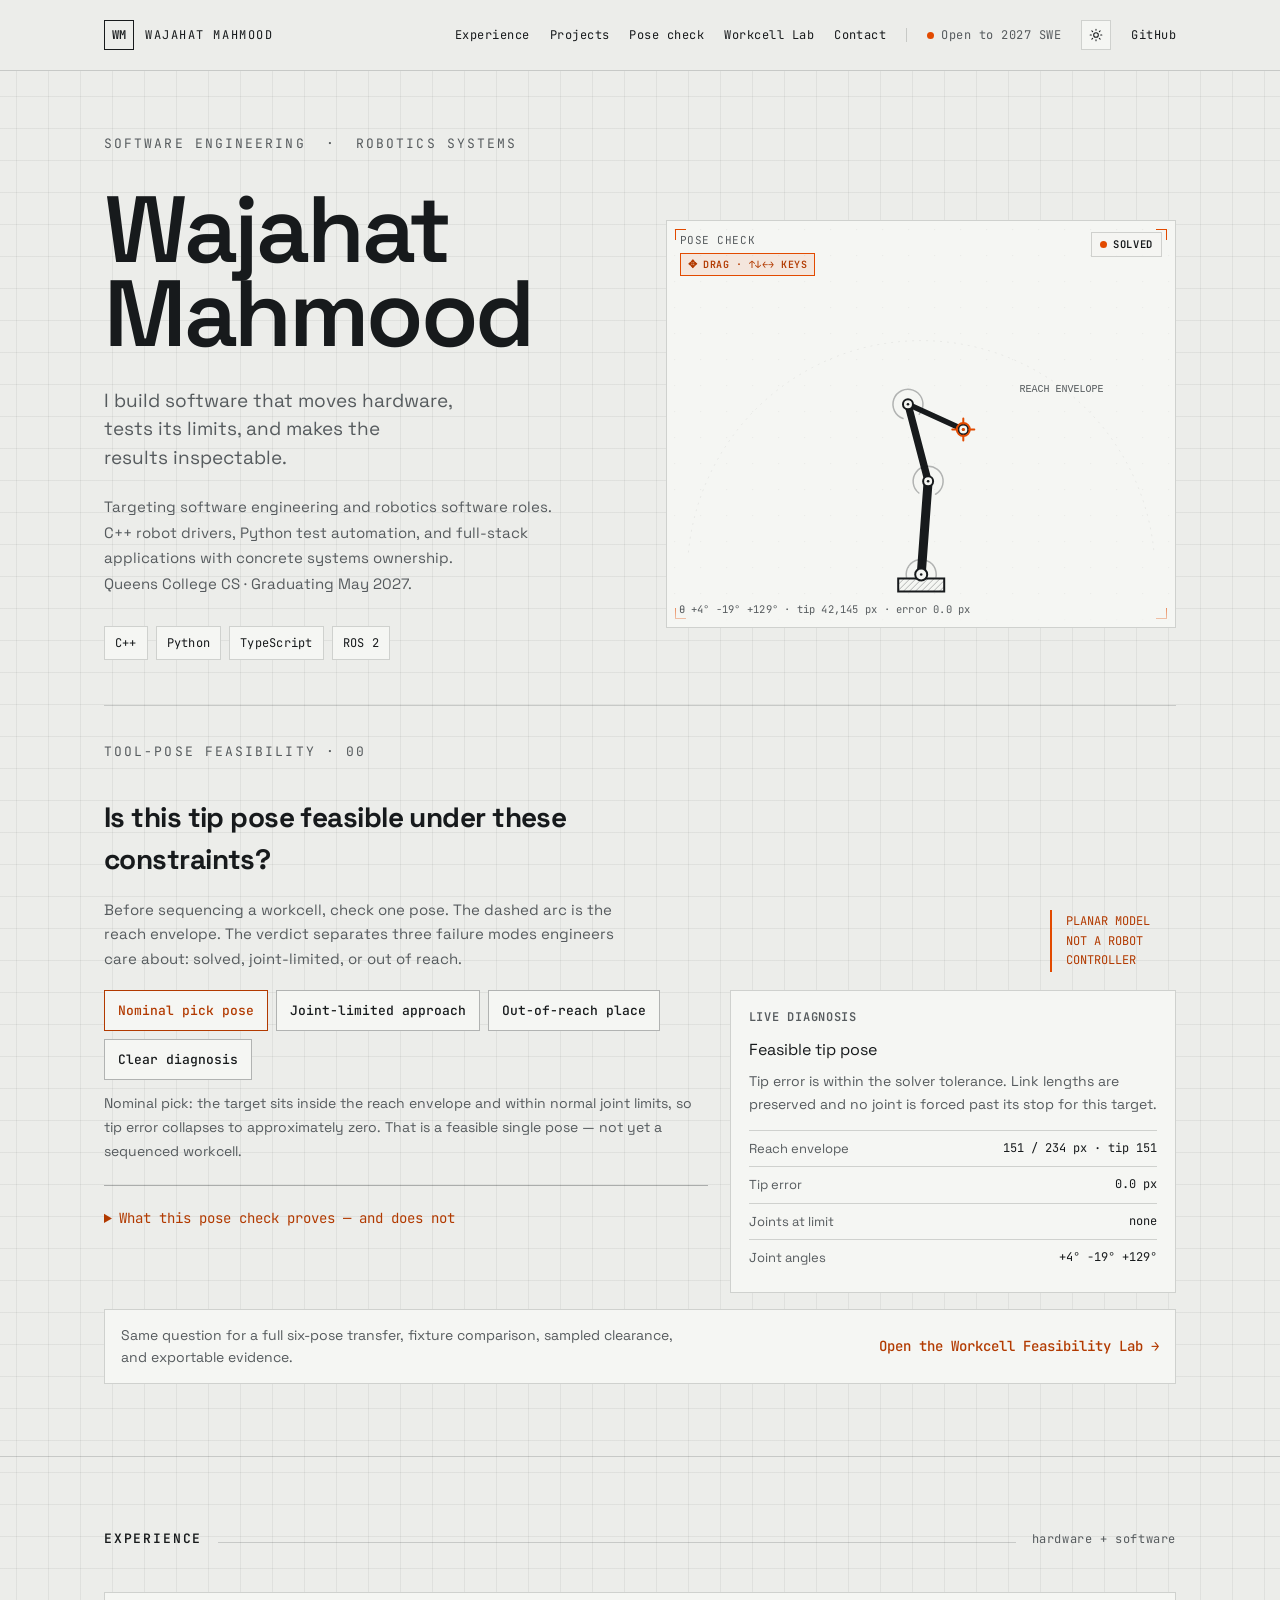
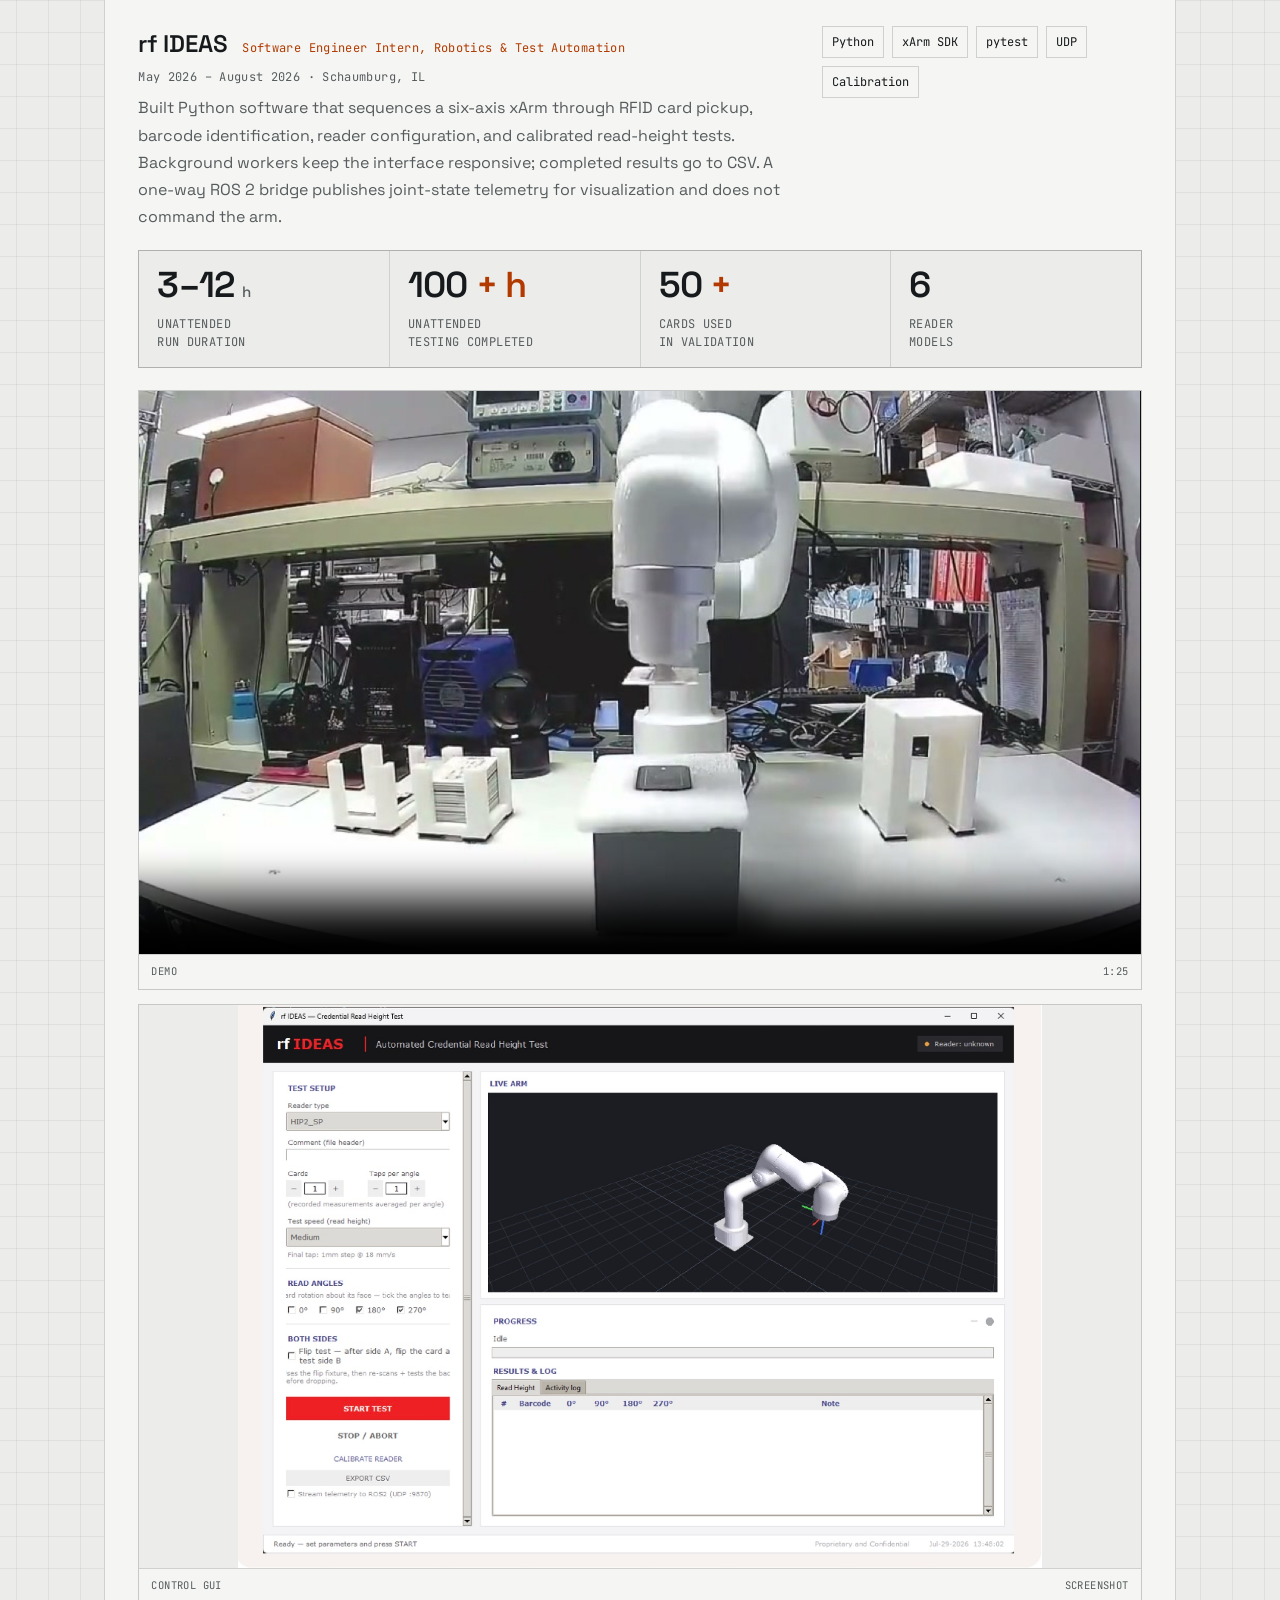
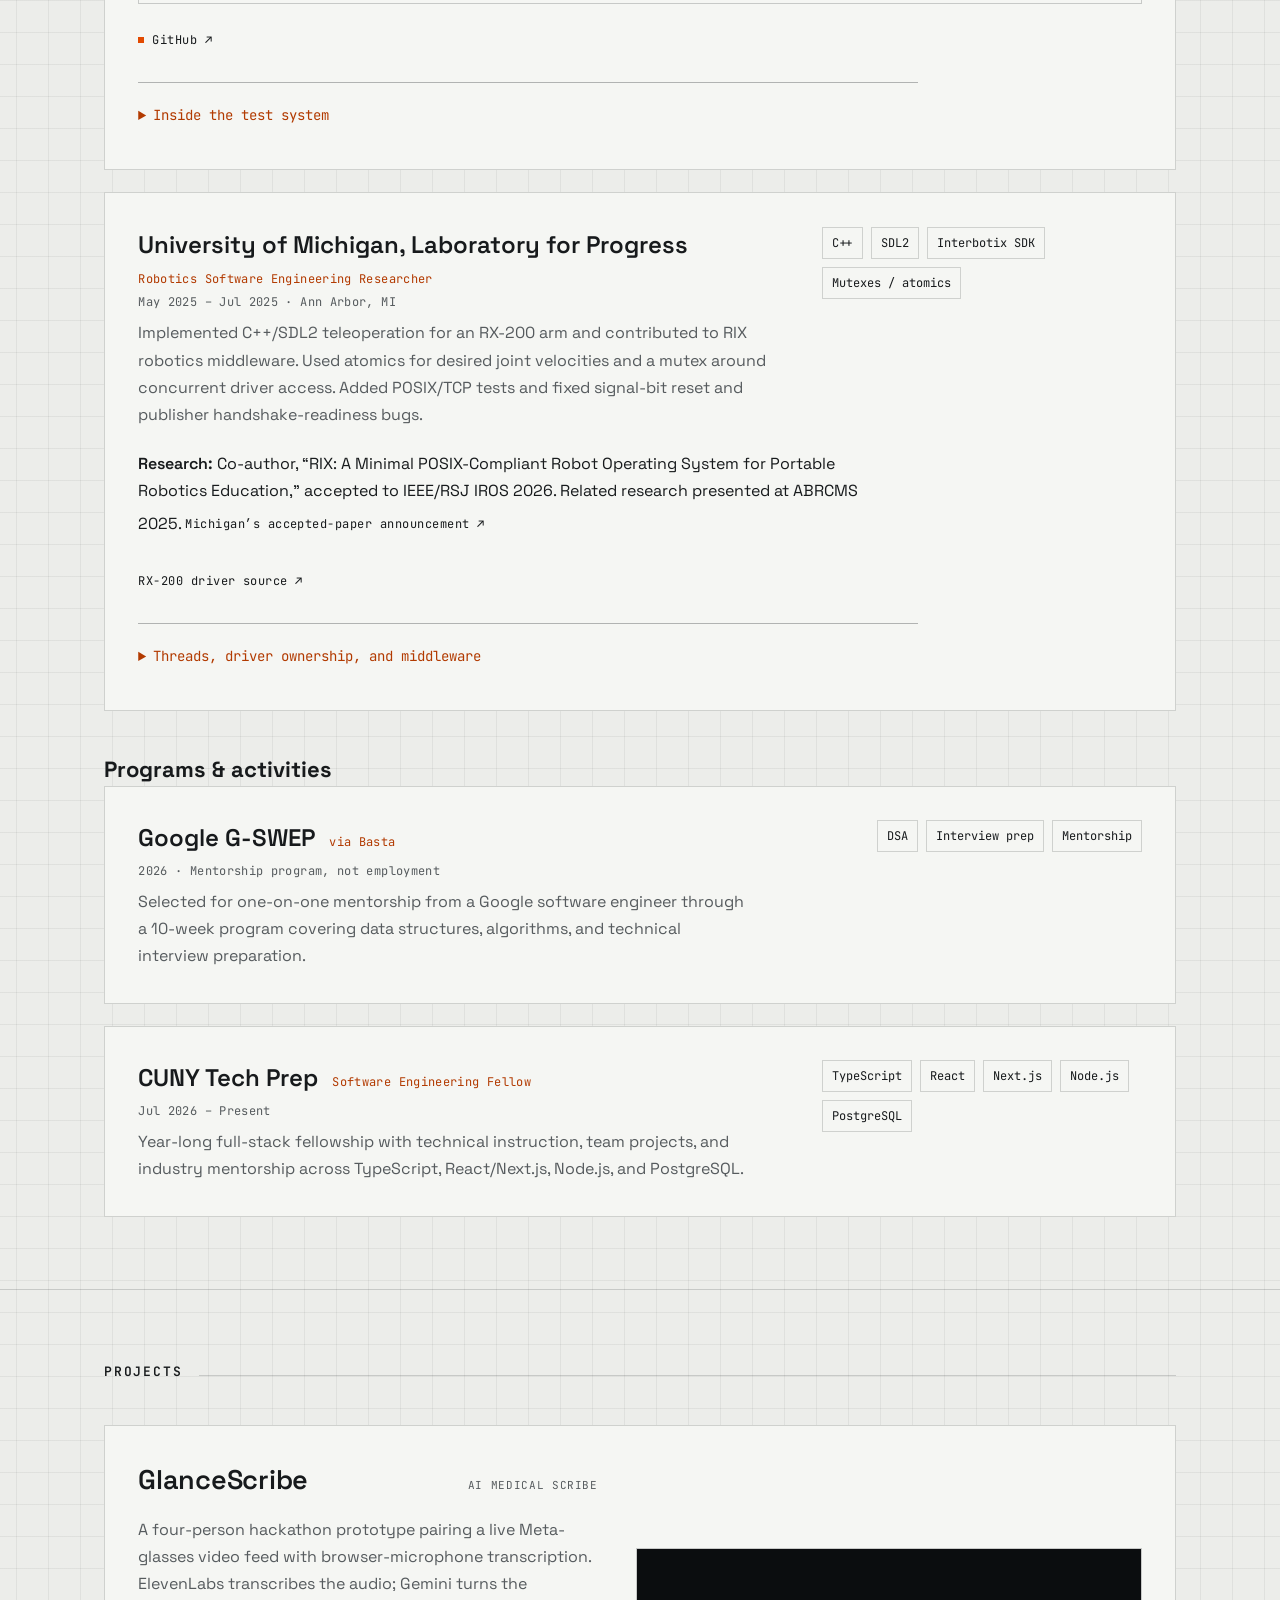
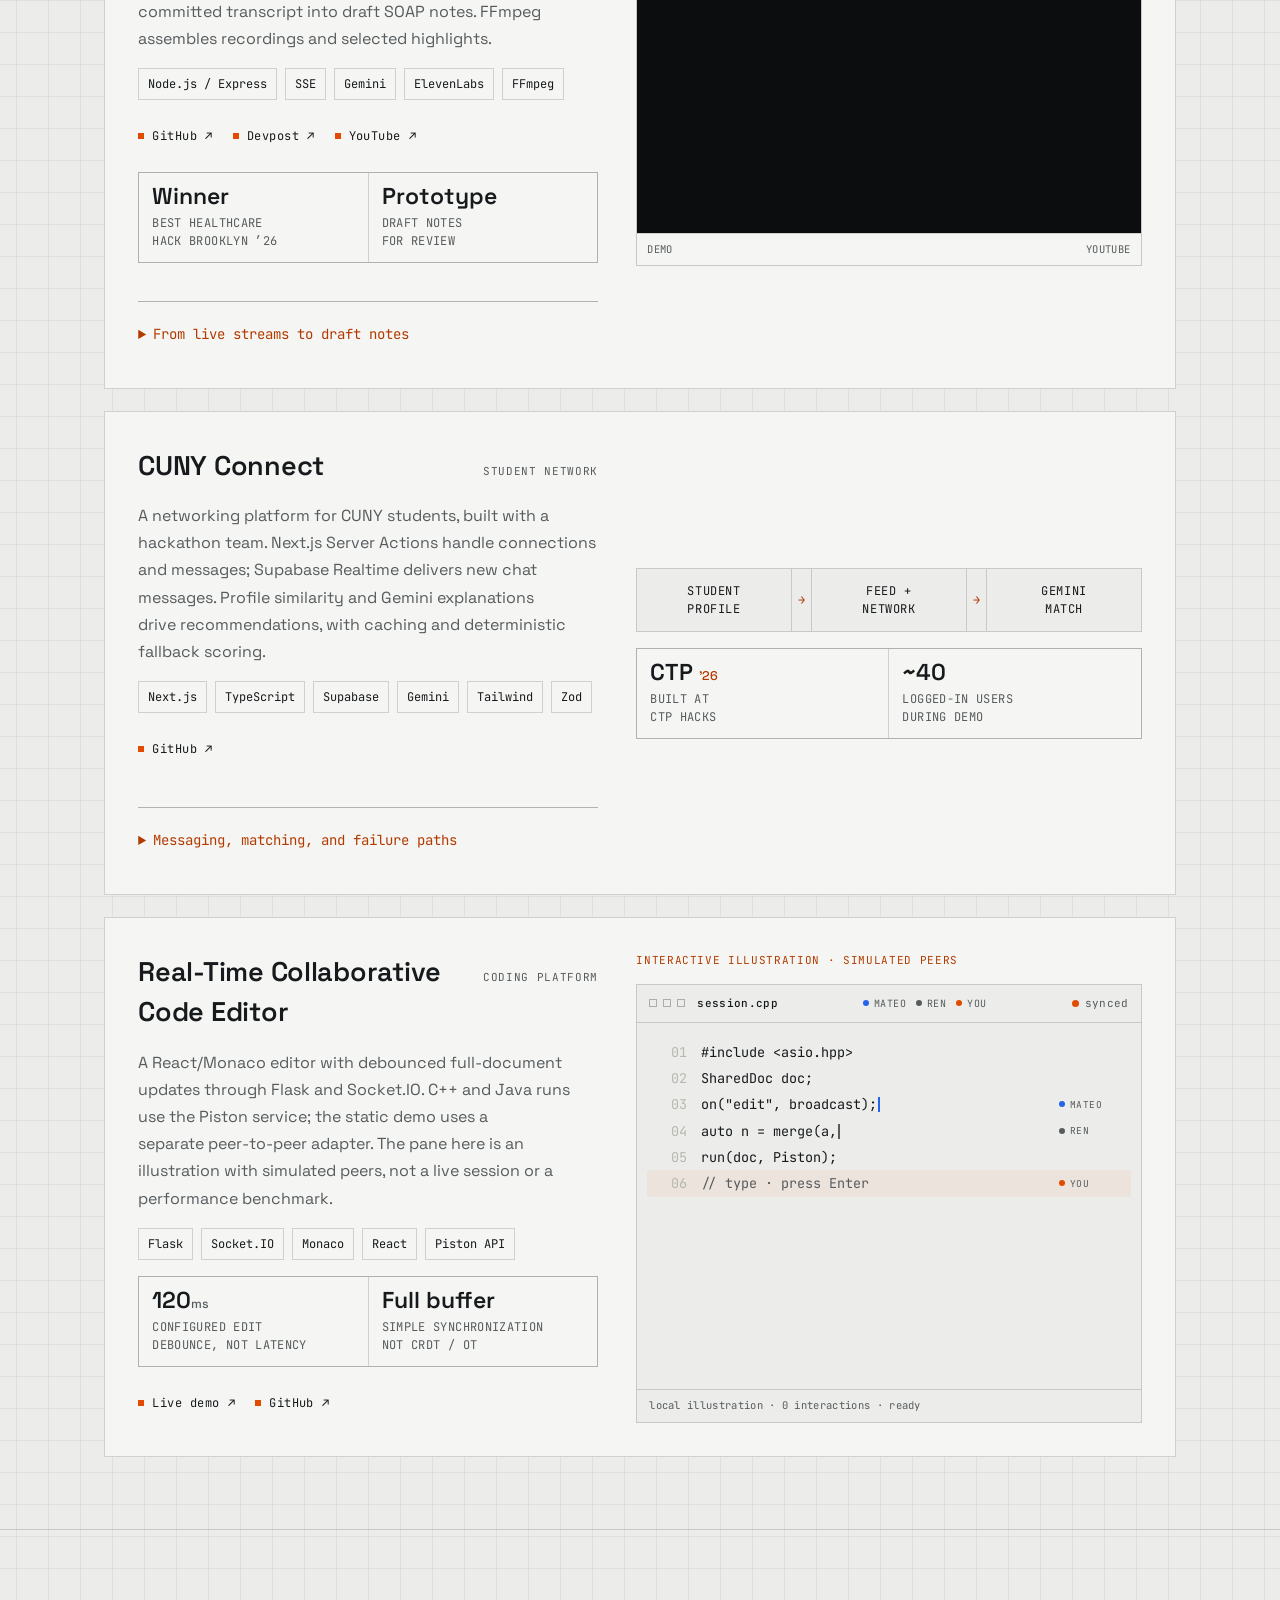
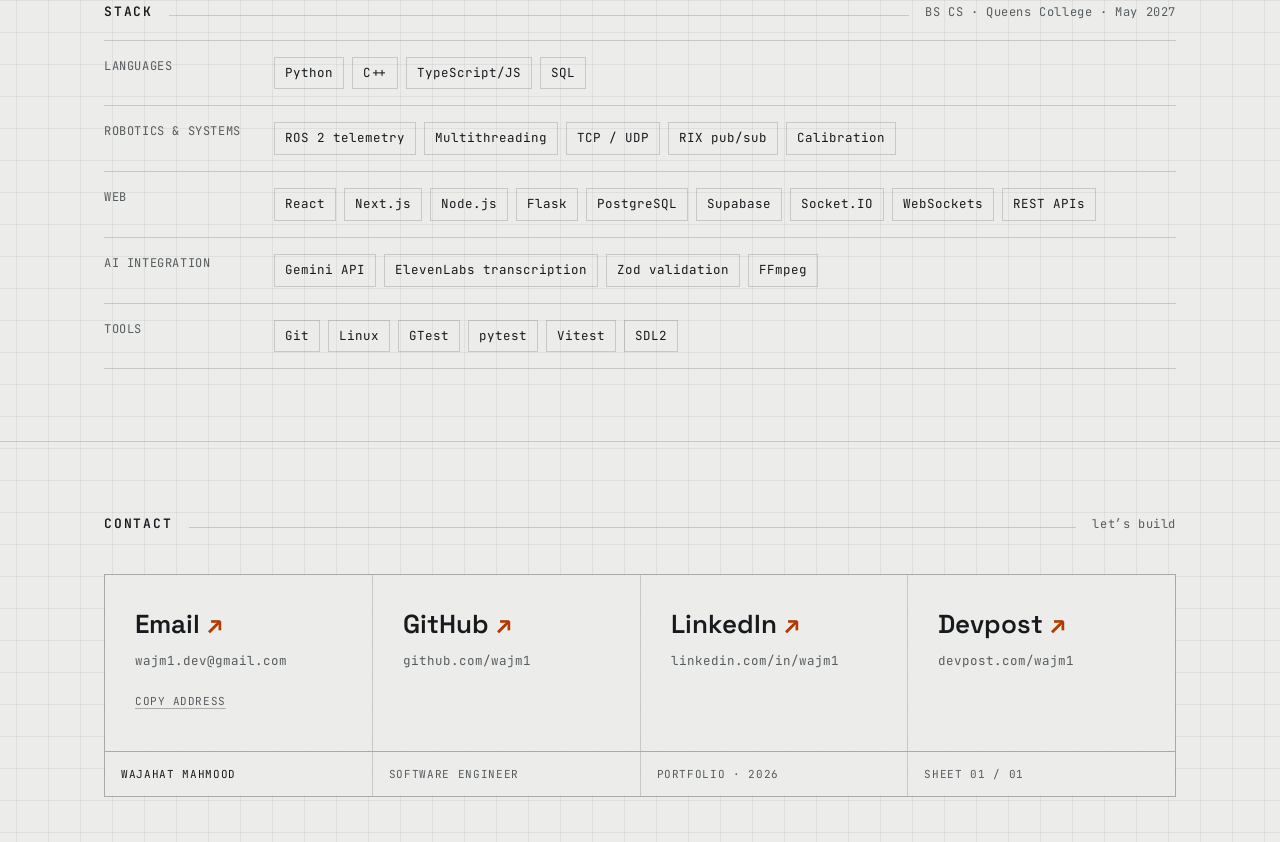
==== commit 34b1c9bf: "Turn the arm into a pose-feasibility tool and finish the workcell lab." ====
--- a/index.html
+++ b/index.html
@@ -627,10 +627,32 @@
 .chip,.link,.xp-meta,.metric-label,.stat-label,.head-note{font-size:12px}
 .link,.nav a,.copy-btn{min-height:40px;align-content:center}
 .hero-note{margin-top:22px;color:var(--ink-70);font-size:15px;line-height:1.7}
-.ik-controls{display:flex;flex-wrap:wrap;gap:8px;margin-top:20px}
+.ik-lab{margin-top:clamp(28px,5vh,48px);padding-top:clamp(22px,4vh,36px);border-top:1px solid var(--line)}
+.ik-lab-head{display:flex;flex-wrap:wrap;justify-content:space-between;gap:18px 32px;align-items:end;margin-bottom:18px}
+.ik-lab-head h2{font-size:clamp(20px,2.4vw,28px);letter-spacing:-.02em;margin:6px 0 0;max-width:28ch}
+.ik-lab-copy{max-width:54ch;margin:0;color:var(--ink-70);font-size:15px;line-height:1.65}
+.ik-lab-badge{flex-shrink:0;border-left:2px solid var(--accent);padding:2px 0 2px 14px;font:12px/1.6 var(--mono);color:var(--accent-ink);max-width:18ch}
+.ik-board{display:grid;grid-template-columns:minmax(0,1.15fr) minmax(240px,.85fr);gap:18px 22px;align-items:start}
+.ik-diagnosis{border:1px solid var(--line);background:var(--panel);padding:18px 18px 16px}
+.ik-diagnosis h3{font:600 12px/1.4 var(--mono);letter-spacing:.06em;text-transform:uppercase;color:var(--ink-70);margin:0 0 12px}
+.ik-verdict{font:600 22px/1.2 inherit;margin:0 0 8px}
+.ik-verdict[data-state="SOLVED"]{color:var(--ink)}
+.ik-verdict[data-state="LIMITED"],.ik-verdict[data-state="UNREACHABLE"]{color:var(--accent-ink)}
+.ik-verdict[data-state="IDLE"],.ik-verdict[data-state="STATIC"]{color:var(--ink-70)}
+.ik-verdict[data-state="SOLVING"]{color:var(--ink-70)}
+.ik-reason{margin:0 0 14px;font-size:14px;line-height:1.65;color:var(--ink-70);min-height:3.2em}
+.ik-metrics{margin:0;display:grid;gap:0}
+.ik-metrics div{display:flex;justify-content:space-between;gap:12px;padding:8px 0;border-top:1px solid var(--line);font-size:13px}
+.ik-metrics dt{color:var(--ink-70)}
+.ik-metrics dd{margin:0;font-family:var(--mono);font-size:12px;text-align:right}
+.ik-controls{display:flex;flex-wrap:wrap;gap:8px;margin-top:0}
 .ik-controls button{font:500 13px var(--mono);padding:11px 13px;border:1px solid var(--line-2);background:var(--panel);color:var(--ink);cursor:pointer}
 .ik-controls button[aria-pressed="true"]{border-color:var(--accent-ink);color:var(--accent-ink)}
 .ik-explanation{font-size:14px;color:var(--ink-70);max-width:75ch;line-height:1.7;margin-top:12px}
+.ik-next{margin-top:16px;padding:14px 16px;border:1px solid var(--line);background:var(--panel);display:flex;flex-wrap:wrap;gap:10px 18px;align-items:center;justify-content:space-between}
+.ik-next p{margin:0;font-size:14px;line-height:1.6;color:var(--ink-70);max-width:62ch}
+.ik-next a{font:500 14px var(--mono);color:var(--accent-ink);text-decoration:none;white-space:nowrap}
+.ik-next a:hover{text-decoration:underline;text-underline-offset:3px}
 .xp-media{display:grid;grid-template-columns:1fr;gap:14px;width:100%;max-width:none}
 .xp-media-frame{aspect-ratio:16/9;height:auto;min-height:0}
 .xp-media-frame video,.xp-media-frame img{width:100%;height:100%;object-fit:contain}
@@ -645,6 +667,8 @@
 .fig{touch-action:none}
 .flow{font-size:12px!important}
 @media(max-width:720px){
+  .ik-board{grid-template-columns:1fr}
+  .ik-lab-badge{display:none}
   .xp-media{grid-template-columns:1fr}
   .nav{font-size:12px;gap:4px 16px}
   .chip,.link,.xp-meta,.metric-label,.stat-label{font-size:12px}
@@ -670,6 +694,8 @@
     <nav class="nav" aria-label="Sections">
       <a href="#experience">Experience</a>
       <a href="#work">Projects</a>
+      <a href="#pose-lab">Pose check</a>
+      <a href="workcell.html">Workcell Lab</a>
       <a href="#contact">Contact</a>
       <span class="sep" aria-hidden="true"></span>
       <span class="avail"><span class="dot" aria-hidden="true"></span>Open to 2027 SWE</span>
@@ -695,8 +721,8 @@
       <div class="hero-grid">
         <div>
           <h1 class="name">Wajahat<br>Mahmood</h1>
-          <p class="lede">I build software that moves hardware, tests its limits, and makes the results useful.</p>
-          <p class="hero-note">C++ robot drivers. Python test automation. Full-stack applications.<br>Queens College CS &middot; Graduating May 2027.<br>Open to 2027 software and robotics engineering roles.</p>
+          <p class="lede">I build software that moves hardware, tests its limits, and makes the results inspectable.</p>
+          <p class="hero-note">Targeting software engineering and robotics software roles.<br>C++ robot drivers, Python test automation, and full-stack applications with concrete systems ownership.<br>Queens College CS &middot; Graduating May 2027.</p>
           <div class="tags">
             <span class="tag">C++</span>
             <span class="tag">Python</span>
@@ -714,7 +740,7 @@
           The <canvas> is painted on top only once the solver is running.
         -->
         <figure id="ik" class="fig" tabindex="0" role="application"
-                aria-label="Inverse-kinematics arm demonstrator. Tap or drag inside this box to move the arm, or use the arrow keys; Home resets it.">
+                aria-label="Tool-pose feasibility screener. Drag or use arrow keys to place a target; the diagnosis panel reports whether the tip pose is reachable under the current joint limits. Home resets the target.">
           <span class="corner tl" aria-hidden="true"></span>
           <span class="corner tr" aria-hidden="true"></span>
           <span class="corner bl" aria-hidden="true"></span>
@@ -743,8 +769,8 @@
 
           <!-- HUD overlays -->
           <div class="fig-label" aria-hidden="true">
-            <span class="id">IK SOLVER</span>
-            <span class="fig-hint" id="ik-hint"><span aria-hidden="true" style="font-size:11px;line-height:1">&#10021;</span>MOVE THE ARM</span>
+            <span class="id">POSE CHECK</span>
+            <span class="fig-hint" id="ik-hint"><span aria-hidden="true" style="font-size:11px;line-height:1">&#10021;</span>SET TOOL TARGET</span>
           </div>
           <div class="fig-status" aria-hidden="true">
             <span class="dot"></span>
@@ -753,19 +779,52 @@
           <div class="fig-read" id="ik-read" aria-hidden="true">&theta; &middot; &middot; &middot; &middot; TCP &middot;,&middot; &middot; idle</div>
         </figure>
       </div>
-      <div class="ik-controls" aria-label="Explore arm kinematics">
-        <button type="button" data-ik-preset="reachable" aria-pressed="false">Reach a target</button>
-        <button type="button" data-ik-preset="limited" aria-pressed="false">Tighten joint limits</button>
-        <button type="button" data-ik-preset="unreachable" aria-pressed="false">Beyond reach</button>
-        <button type="button" data-ik-preset="reset">Reset arm</button>
+
+      <div class="ik-lab" id="pose-lab">
+        <div class="ik-lab-head">
+          <div>
+            <p class="eyebrow">TOOL-POSE FEASIBILITY · 00</p>
+            <h2>Is this tip pose feasible under these constraints?</h2>
+          </div>
+          <p class="ik-lab-copy">Before sequencing a workcell, check one pose. The dashed arc is the reach envelope. The verdict separates three failure modes engineers care about: solved, joint-limited, or out of reach.</p>
+          <span class="ik-lab-badge">PLANAR MODEL<br>NOT A ROBOT CONTROLLER</span>
+        </div>
+
+        <div class="ik-board">
+          <div>
+            <div class="ik-controls" aria-label="Pose feasibility scenarios">
+              <button type="button" data-ik-preset="reachable" aria-pressed="false">Nominal pick pose</button>
+              <button type="button" data-ik-preset="limited" aria-pressed="false">Joint-limited approach</button>
+              <button type="button" data-ik-preset="unreachable" aria-pressed="false">Out-of-reach place</button>
+              <button type="button" data-ik-preset="reset">Clear diagnosis</button>
+            </div>
+            <p class="ik-explanation" id="ik-explanation" aria-live="polite">Load a scenario, or drag the target yourself. Focus the drawing and use arrow keys; Home restores the rest pose.</p>
+            <details class="technical">
+              <summary>What this pose check proves — and does not</summary>
+              <p>A three-link planar chain uses FABRIK: place the tip at the target and work backward, then anchor the base and work forward, preserving each link’s length. Relative joint-angle limits are applied during the forward pass. The diagnosis reports tip error against the commanded target and which joints sit on their limit stops.</p>
+              <p><strong>Purpose.</strong> This is the single-pose half of layout screening: reach and joint limits before you spend time on a full transfer sequence. Coordinates are canvas units scaled to the drawn reach radius, not calibrated robot millimeters.</p>
+              <p><strong>Limits.</strong> Geometric illustration only — no dynamics, obstacles, tool orientation branches, or hardware connection. Reduced-motion preferences keep the diagnosis available without animated easing.</p>
+            </details>
+          </div>
+
+          <aside class="ik-diagnosis" aria-live="polite">
+            <h3>Live diagnosis</h3>
+            <p class="ik-verdict" id="ik-verdict" data-state="IDLE">Waiting for a target</p>
+            <p class="ik-reason" id="ik-reason">Choose a scenario or place a tool target on the drawing. The panel updates with the solver’s verdict.</p>
+            <dl class="ik-metrics">
+              <div><dt>Reach envelope</dt><dd id="ik-reach">—</dd></div>
+              <div><dt>Tip error</dt><dd id="ik-error">—</dd></div>
+              <div><dt>Joints at limit</dt><dd id="ik-joints">—</dd></div>
+              <div><dt>Joint angles</dt><dd id="ik-angles">—</dd></div>
+            </dl>
+          </aside>
+        </div>
+
+        <div class="ik-next">
+          <p>Same question for a full six-pose transfer, fixture comparison, sampled clearance, and exportable evidence.</p>
+          <a href="workcell.html">Open the Workcell Feasibility Lab →</a>
+        </div>
       </div>
-      <p class="ik-explanation" id="ik-explanation" aria-live="polite">Try a target, then change the constraints. You can also drag the arm’s target or focus the drawing and use arrow keys.</p>
-      <p class="ik-explanation"><a href="workcell.html">Open the Workcell Feasibility Lab →</a> Go beyond a single target: check a six-pose transfer, compare fixture positions, and export a motion report.</p>
-      <details class="technical">
-        <summary>How the arm demonstration works</summary>
-        <p>A three-link planar chain uses FABRIK: place the tip at the target and work backward, then anchor the base and work forward, preserving each link’s length. Relative joint-angle limits are applied during the forward pass. The readout distinguishes a solved target from one limited by the constraints or outside the reach radius.</p>
-        <p>This is a geometric illustration, not a physical robot controller. Drag the target or focus the arm and use arrow keys; Home resets it. Reduced-motion preferences keep the controls available without animated easing.</p>
-      </details>
     </div>
   </section>
 
@@ -783,7 +842,7 @@
             <div class="xp-lead">
               <div class="xp-title"><h3>rf IDEAS</h3><span class="xp-role">Software Engineer Intern, Robotics &amp; Test Automation</span></div>
               <p class="xp-meta">May 2026 &ndash; August 2026 &middot; Schaumburg, IL</p>
-              <p class="xp-desc">Built Python software that sequences a six-axis xArm through RFID card pickup, barcode identification, reader configuration, and calibrated read-height tests. Background workers keep the interface responsive; completed results go to CSV, and joint telemetry feeds a separate ROS 2 visualization bridge.</p>
+              <p class="xp-desc">Built Python software that sequences a six-axis xArm through RFID card pickup, barcode identification, reader configuration, and calibrated read-height tests. Background workers keep the interface responsive; completed results go to CSV. A one-way ROS&nbsp;2 bridge publishes joint-state telemetry for visualization and does not command the arm.</p>
             </div>
             <div class="xp-chips">
               <span class="chip">Python</span><span class="chip">xArm SDK</span><span class="chip">pytest</span><span class="chip">UDP</span><span class="chip">Calibration</span>
@@ -820,7 +879,7 @@
             <p><strong>Problem.</strong> The manual validation workflow took roughly 30–40 engineer-hours per week. I automated the repeated positioning and configuration steps so large runs could continue unattended.</p>
             <p><strong>Implementation.</strong> A keyboard-wedge listener identifies cards; a CSV maps them to reader configurations. A robot worker uses vacuum feedback and bounded pickup retries, then approaches a calibrated reader-top reference at four orientations. Tool-offset correction and wrist normalization make the poses and height calculation consistent.</p>
             <p><strong>The difficult part.</strong> A card already inside the RF field can contaminate the next height measurement. Field-clearance moves and a final dwell at the approach floor give the reader time to register a new entry. Scanner focus handling also has to distinguish device input from someone typing in the GUI.</p>
-            <p><strong>Validation and boundaries.</strong> The repository has pytest checks for geometry, scanner focus, calibration storage, and result handling with fake-arm fixtures. Operational runs covered the cards, readers, and hours shown above. CSV records completed results; it is not a full crash-resume system. The vendor SDK supplies low-level motor control and inverse kinematics.</p>
+            <p><strong>Validation and boundaries.</strong> The repository has pytest checks for geometry, scanner focus, calibration storage, and result handling with fake-arm fixtures. Operational runs covered the cards, readers, and hours shown above. CSV records completed results; it is not a full crash-resume system. The vendor SDK supplies low-level motor control and inverse kinematics. The ROS&nbsp;2 bridge separates the GUI’s vendor/robot environment from visualization and publishes joint telemetry only.</p>
           </details>
         </li>
         <li class="xp-item">
@@ -842,6 +901,7 @@
               <p><strong>My implementation.</strong> The original controller has input and command threads with 10 ms and 20 ms sleeps. My synchronization change adds a driver mutex, uses atomics for shared desired values, and moves shutdown motion after thread joins.</p>
               <p><strong>Architecture evolved.</strong> Later executables separate controller messages, joint commands, and hardware state through RIX pub/sub. The modular driver requests a 60 Hz loop; that is a target, not a hard real-time deadline or measured rate for every executable.</p>
               <p><strong>Beyond the driver.</strong> In upstream RIX libraries, I added GTests covering memory mappings, shared objects, endpoint semantics, and TCP modes. I also fixed a signal-bit clearing bug and waited for socket readability before a publisher handshake read. Those tests belong to middleware, not a driver-specific GTest suite.</p>
+              <p><strong>Remaining hardening.</strong> Modular RIX still has follow-on work around flags/gripper logic, malformed input, stale commands, cancellation, and tighter timing evidence. The fixes above are scoped contributions, not a claim that every race or network edge case is closed.</p>
             </details>
         </li>
       </ul>
@@ -1209,7 +1269,7 @@
 
     // Device-specific hint copy.
     var hint = document.getElementById('ik-hint');
-    if (hint) hint.lastChild.textContent = TOUCH ? 'DRAG AROUND' : 'DRAG \u00b7 \u2191\u2193\u2190\u2192 KEYS';
+    if (hint) hint.lastChild.textContent = TOUCH ? 'DRAG TARGET' : 'DRAG \u00b7 \u2191\u2193\u2190\u2192 KEYS';
 
     // Reduced motion keeps controls usable, solving directly without easing.
 
@@ -1224,25 +1284,29 @@
           y: self.base.y + offsets[1] * self.R
         };
         document.querySelectorAll('[data-ik-preset][aria-pressed]').forEach(function (b) {
-          b.setAttribute('aria-pressed', String(b === button));
+          b.setAttribute('aria-pressed', String(b === button && mode !== 'reset'));
         });
         var explanations = {
-          reachable: 'The target is within reach. The solver adjusts joint positions while preserving all three link lengths.',
-          limited: 'The target is inside the reach circle, but tighter joint limits prevent the tip from reaching it. Distance alone does not determine feasibility.',
-          unreachable: 'This target is farther away than the combined link lengths. The arm cannot reach it, even with its normal joint limits.',
-          reset: 'Normal joint limits restored. Drag the target or use arrow keys to explore another pose.'
+          reachable: 'Nominal pick: the target sits inside the reach envelope and within normal joint limits, so tip error collapses to approximately zero. That is a feasible single pose — not yet a sequenced workcell.',
+          limited: 'Joint-limited approach: the target is still inside the reach circle, but tighter joint stops prevent the tip from arriving. Distance alone would have incorrectly passed this pose.',
+          unreachable: 'Out-of-reach place: the commanded tip is farther than the sum of link lengths. No joint configuration can close the gap; the layout itself is wrong for this arm.',
+          reset: 'Diagnosis cleared. Place a new tool target to re-run the check, or load a scenario above.'
         };
-        document.getElementById('ik-explanation').textContent = explanations[mode];
-        self._arm();
+        var expl = document.getElementById('ik-explanation');
+        if (expl) expl.textContent = explanations[mode];
+        self.scenarioHeld = mode !== 'reset';
+        if (mode === 'reset') { self.armed = false; self._kick(); }
+        else self._arm();
       });
     });
     // Mouse: arm on hover, disarm on leave. Touch keeps the last target (a tap
     // sets it and it stays put - no need to hold).
     fig.addEventListener('pointerenter', function (e) { if (e.pointerType === 'mouse') self._arm(); });
-    fig.addEventListener('pointerleave', function (e) { if (e.pointerType === 'mouse') self._disarm(); });
+    fig.addEventListener('pointerleave', function (e) { if (e.pointerType === 'mouse' && !self.scenarioHeld) self._disarm(); });
     fig.addEventListener('focus', function () { self._arm(); });
-    fig.addEventListener('blur', function () { if (!TOUCH) self._disarm(); });
+    fig.addEventListener('blur', function () { if (!TOUCH && !self.scenarioHeld) self._disarm(); });
     fig.addEventListener('pointerdown', function (e) {
+      self.scenarioHeld = false;
       self._arm(); self.dragging = true;
       try { fig.setPointerCapture(e.pointerId); } catch (_) {}
       self._targetFrom(e); self._kick(); self._cursor();
@@ -1259,6 +1323,14 @@
     fig.addEventListener('keydown', function (e) { self._onKey(e); });
 
     this._staticPose('IDLE');
+    // Start with a purposeful diagnosis rather than an idle toy state.
+    var start = typeof document.querySelector === 'function'
+      ? document.querySelector('[data-ik-preset="reachable"]')
+      : null;
+    if (start && typeof start.click === 'function') {
+      this.scenarioHeld = true;
+      start.click();
+    }
   };
 
   /* --- geometry setup ---------------------------------------------------- */
@@ -1314,6 +1386,7 @@
     else if (e.key === 'ArrowRight') d = { x: step, y: 0 };
     if (!d) return;
     e.preventDefault();
+    this.scenarioHeld = false;
     this._arm();
     if (!this.target) this.target = { x: (this.smooth || this.rest).x, y: (this.smooth || this.rest).y };
     var pad = 10;
@@ -1326,23 +1399,26 @@
 
   /* --- loop lifecycle ---------------------------------------------------- */
   IKArm.prototype._arm = function () {
-    this.armed = true; this.settle = 0; this.trail = [];
+    this.armed = true; this.settle = 0; this.trail = []; this.verdictReady = false;
     if (!this.target) this.target = { x: this.rest.x, y: this.rest.y };
     this._kick();
   };
   IKArm.prototype._disarm = function () {
-    this.armed = false; this.settle = 0; this._kick();
+    this.armed = false; this.settle = 0; this.verdictReady = false; this._kick();
   };
   IKArm.prototype._kick = function () {
     this.settle = 0;
+    this.verdictReady = false;
     if (!this.visible) return;
     if (REDUCED) {
       var T = this.armed ? (this.target || this.rest) : this.rest;
       this.smooth = { x: T.x, y: T.y }; this.rawTarget = T; this.trail = [];
       for (var i = 0; i < 18; i++) this._fabrik(T);
       this.status = this.armed ? this._solutionStatus(T) : 'IDLE';
+      this.verdictReady = true;
       this._draw(); this._hud(); return;
     }
+    this._hud();
     if (!this.active) { this.active = true; this._raf = requestAnimationFrame(this._loop); }
   };
   IKArm.prototype._solutionStatus = function (T) {
@@ -1374,6 +1450,9 @@
         this.trail.shift();
       }
 
+      // Hold the published verdict until easing finishes (or the pointer releases).
+      if (this.dragging) this.verdictReady = false;
+
       this._draw();
       this._hud();
 
@@ -1384,6 +1463,7 @@
         if (d < 0.6) this.settle++; else this.settle = 0;
         if (this.settle > 8) {
           this.active = false;
+          this.verdictReady = true;
           if (!this.armed) { this.status = 'IDLE'; this.trail = []; }
           this._draw(); this._hud();
           return;
@@ -1467,6 +1547,10 @@
     ctx.strokeStyle = unreach ? 'rgba(226,74,0,0.42)' : C.faint;
     ctx.lineWidth = 1; ctx.setLineDash([2, 5]);
     ctx.beginPath(); ctx.arc(base.x, base.y, this.R, Math.PI * 1.03, Math.PI * 1.97); ctx.stroke();
+    ctx.setLineDash([]);
+    ctx.fillStyle = C.ink2;
+    ctx.font = '10px ui-monospace, SFMono-Regular, Menlo, monospace';
+    ctx.fillText('REACH ENVELOPE', base.x + this.R * 0.42, base.y - this.R * 0.78);
 
     // target marker + tip-to-target lead line
     if (this.status === 'SOLVED' || this.status === 'LIMITED' || unreach) {
@@ -1565,12 +1649,104 @@
     }
     return out;
   };
+  IKArm.prototype._jointReport = function () {
+    var P = this.points, out = [];
+    if (!P || P.length < 2) return out;
+    for (var i = 0; i < this.segs; i++) {
+      var ref = i === 0 ? -Math.PI / 2 : Math.atan2(P[i].y - P[i - 1].y, P[i].x - P[i - 1].x);
+      var delta = this._norm(Math.atan2(P[i + 1].y - P[i].y, P[i + 1].x - P[i].x) - ref);
+      var lim = this.limits[i];
+      out.push({
+        index: i + 1,
+        deg: delta * 180 / Math.PI,
+        limDeg: lim * 180 / Math.PI,
+        at: Math.abs(delta) >= lim - 0.02
+      });
+    }
+    return out;
+  };
+  IKArm.prototype._diagnose = function () {
+    var verdict = document.getElementById('ik-verdict');
+    var reason = document.getElementById('ik-reason');
+    var reachEl = document.getElementById('ik-reach');
+    var errorEl = document.getElementById('ik-error');
+    var jointsEl = document.getElementById('ik-joints');
+    var anglesEl = document.getElementById('ik-angles');
+    if (!verdict) return;
+
+    // Do not publish SOLVED / LIMITED / UNREACHABLE until easing has finished.
+    if (!this.verdictReady && (this.armed || this.active || this.dragging)) {
+      verdict.textContent = 'Calculating…';
+      verdict.setAttribute('data-state', 'SOLVING');
+      if (reason) {
+        reason.textContent = 'Waiting for the tip target and joint solve to settle before reporting feasibility.';
+      }
+      if (reachEl) reachEl.textContent = '…';
+      if (errorEl) errorEl.textContent = '…';
+      if (jointsEl) jointsEl.textContent = '…';
+      if (anglesEl) anglesEl.textContent = '…';
+      return;
+    }
+
+    var labels = {
+      IDLE: 'Waiting for a target',
+      STATIC: 'Static pose · reduced motion',
+      SOLVED: 'Feasible tip pose',
+      LIMITED: 'Blocked by joint limits',
+      UNREACHABLE: 'Outside reach envelope'
+    };
+    var reasons = {
+      IDLE: 'Choose a scenario or place a tool target on the drawing. The panel updates with the solver’s verdict.',
+      STATIC: 'Reduced-motion mode keeps the diagnosis without animated easing. Load a scenario to inspect reach versus limits.',
+      SOLVED: 'Tip error is within the solver tolerance. Link lengths are preserved and no joint is forced past its stop for this target.',
+      LIMITED: 'The target is inside the reach envelope, but at least one joint is hard against its limit. Changing joint travel — or the pose — is required.',
+      UNREACHABLE: 'Commanded tip distance exceeds the sum of link lengths. No joint solution exists; the fixture or target must move closer.'
+    };
+    var status = this.status || 'IDLE';
+    verdict.textContent = labels[status] || status;
+    verdict.setAttribute('data-state', status);
+    if (reason) reason.textContent = reasons[status] || '';
+
+    if (status === 'IDLE' || status === 'STATIC' || !this.points) {
+      if (reachEl) reachEl.textContent = '—';
+      if (errorEl) errorEl.textContent = '—';
+      if (jointsEl) jointsEl.textContent = '—';
+      if (anglesEl) anglesEl.textContent = '—';
+      return;
+    }
+
+    var tip = this.points[this.segs];
+    var target = this.rawTarget || this.smooth || tip;
+    var tipDist = Math.hypot(tip.x - this.base.x, tip.y - this.base.y);
+    var cmdDist = Math.hypot(target.x - this.base.x, target.y - this.base.y);
+    var error = Math.hypot(tip.x - target.x, tip.y - target.y);
+    var joints = this._jointReport();
+    var limited = joints.filter(function (j) { return j.at; }).map(function (j) { return 'J' + j.index; });
+
+    if (reachEl) {
+      reachEl.textContent = Math.round(cmdDist) + ' / ' + Math.round(this.R) + ' px · tip ' + Math.round(tipDist);
+    }
+    if (errorEl) errorEl.textContent = error.toFixed(1) + ' px';
+    if (jointsEl) jointsEl.textContent = limited.length ? limited.join(', ') : 'none';
+    if (anglesEl) anglesEl.textContent = this._angles().join(' ');
+  };
   IKArm.prototype._hud = function () {
+    var publishing = this.verdictReady || REDUCED || this.status === 'IDLE' || this.status === 'STATIC';
     if (this.stateEl) {
-      this.stateEl.textContent = this.status;
-      this.stateEl.style.color = this.status === 'UNREACHABLE' ? C.accentInk : (this.status === 'SOLVED' ? C.ink : C.ink2);
-    }
+      if (!publishing && (this.armed || this.active || this.dragging)) {
+        this.stateEl.textContent = 'SOLVING';
+        this.stateEl.style.color = C.ink2;
+      } else {
+        this.stateEl.textContent = this.status;
+        this.stateEl.style.color = this.status === 'UNREACHABLE' ? C.accentInk : (this.status === 'SOLVED' ? C.ink : C.ink2);
+      }
+    }
+    this._diagnose();
     if (!this.readEl) return;
+    if (!publishing && (this.armed || this.active || this.dragging)) {
+      this.readEl.textContent = 'settling tip target \u00b7 diagnosis pending';
+      return;
+    }
     if (this.status === 'STATIC') { this.readEl.textContent = '\u03B8 static \u00b7 reduced-motion'; return; }
     if (this.status === 'IDLE')   { this.readEl.textContent = '\u03B8 \u00b7 \u00b7 \u00b7 \u00b7 TCP \u00b7,\u00b7 \u00b7 idle'; return; }
     var end = this.points[this.points.length - 1];
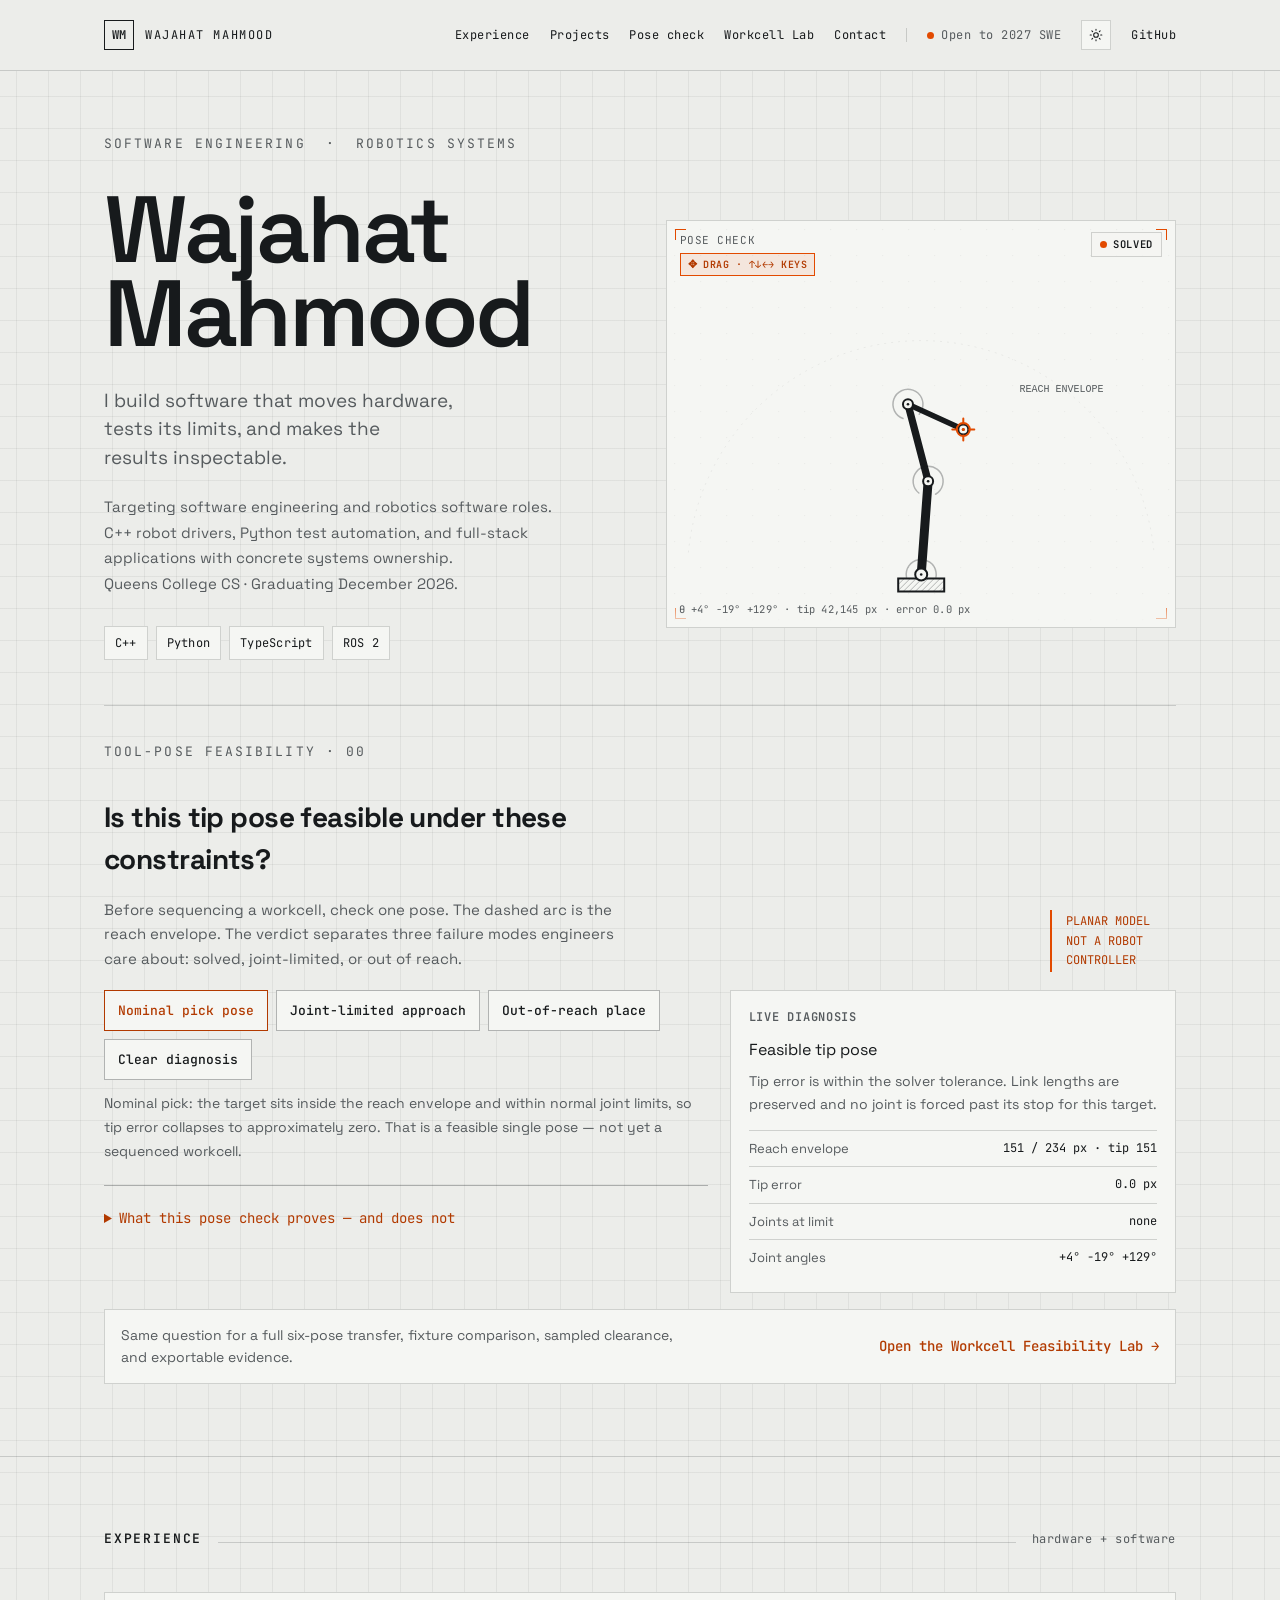
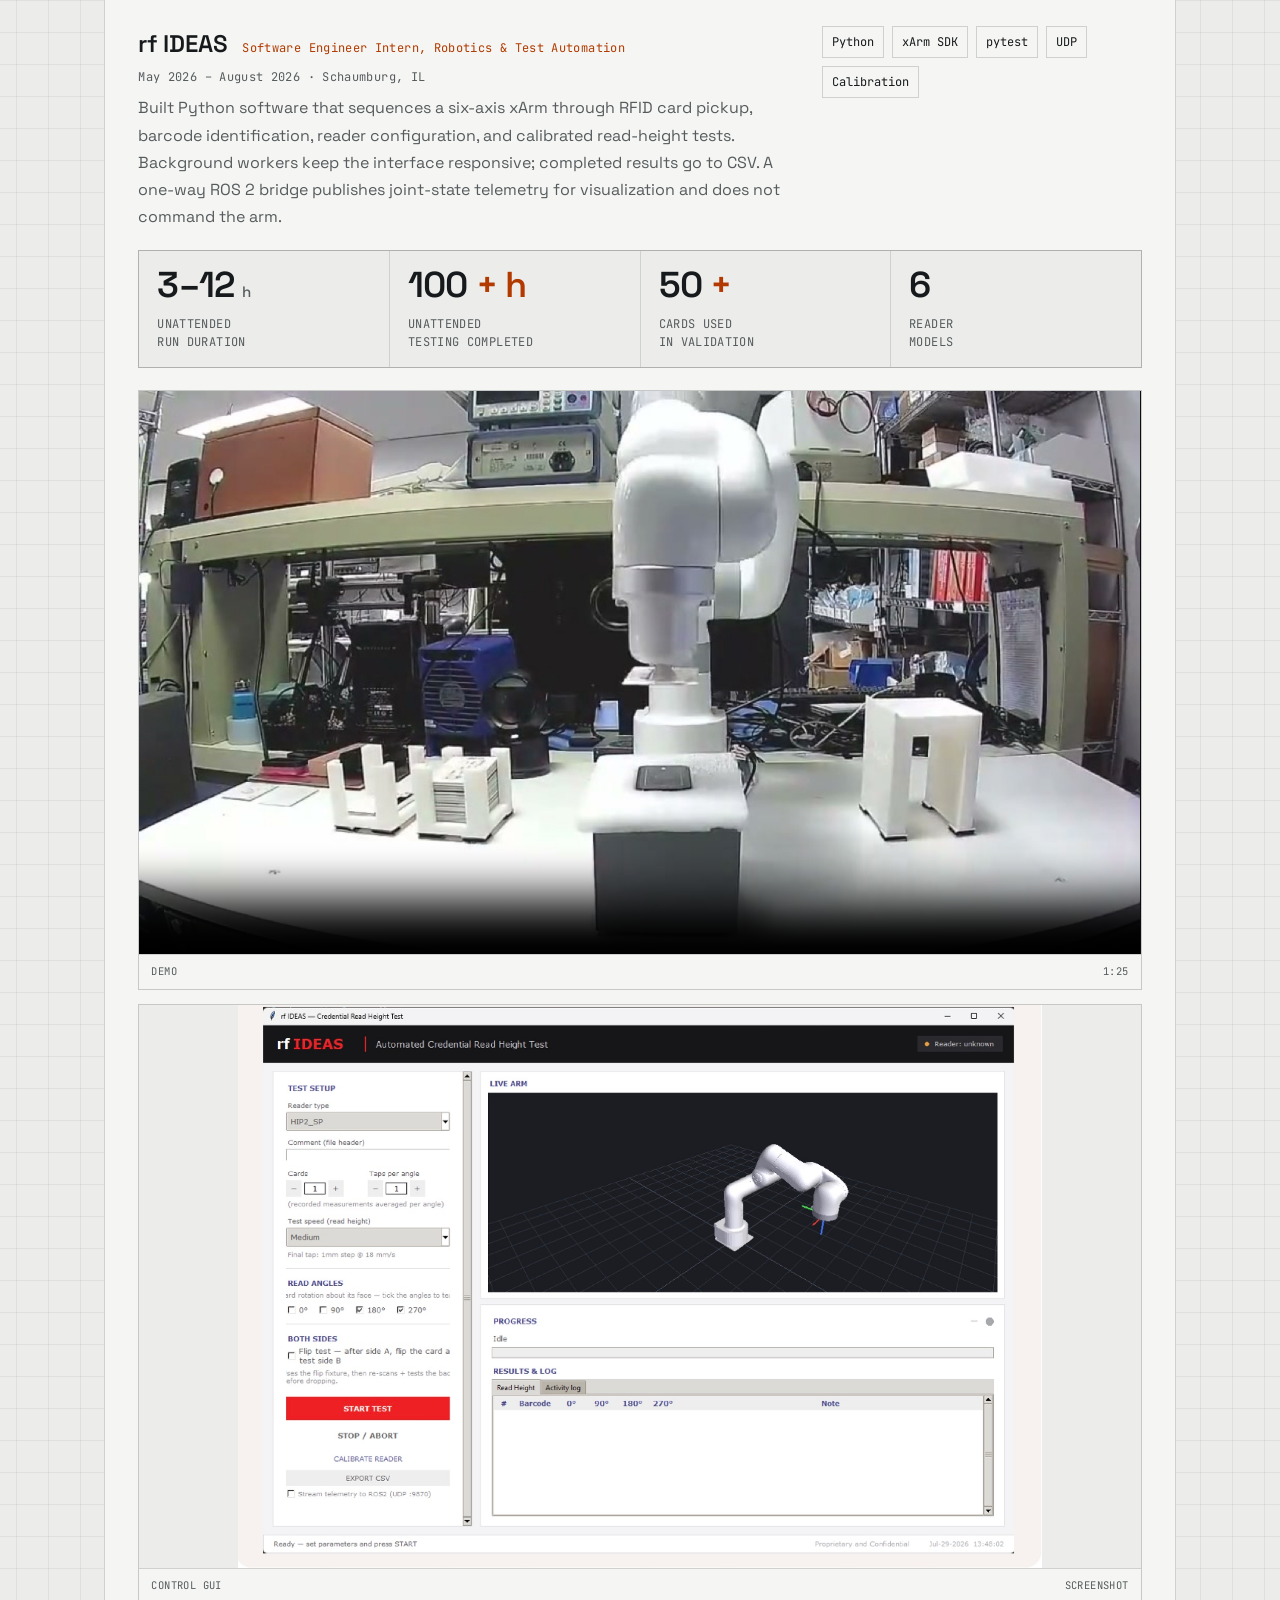
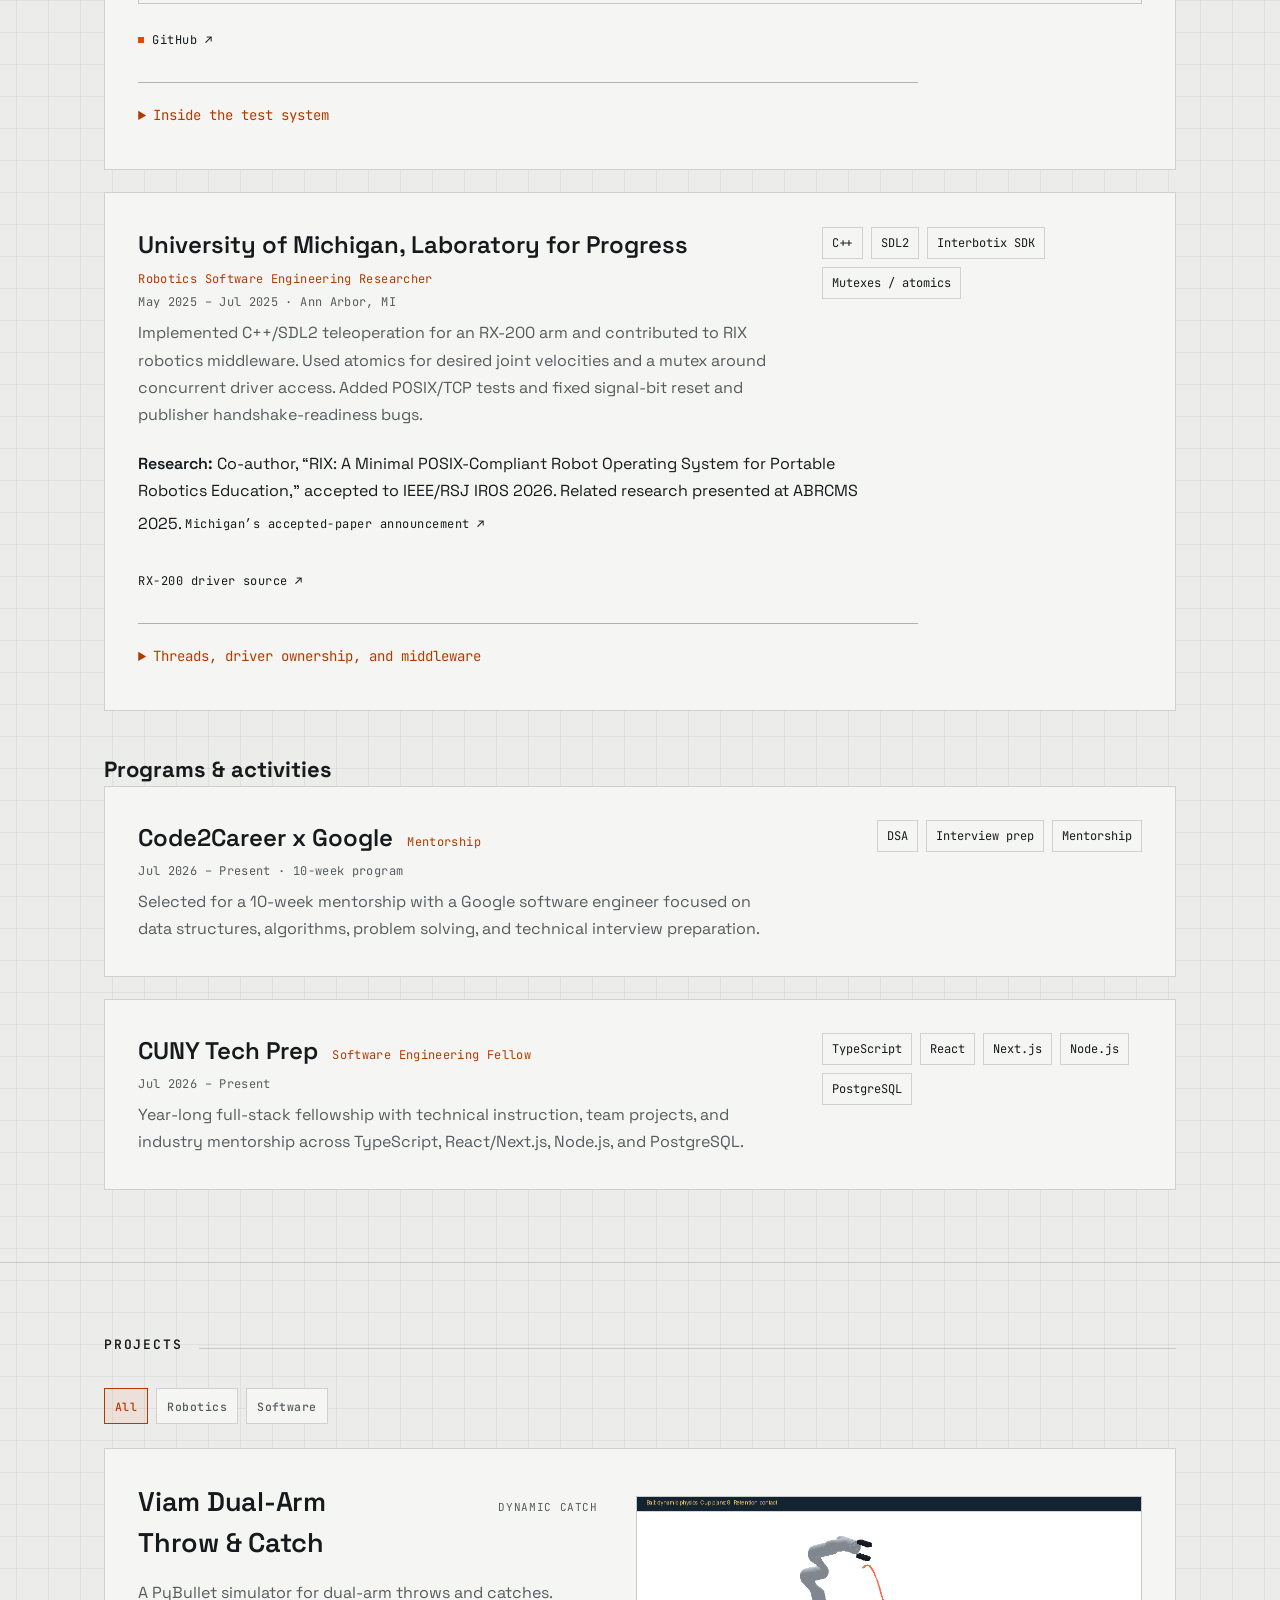
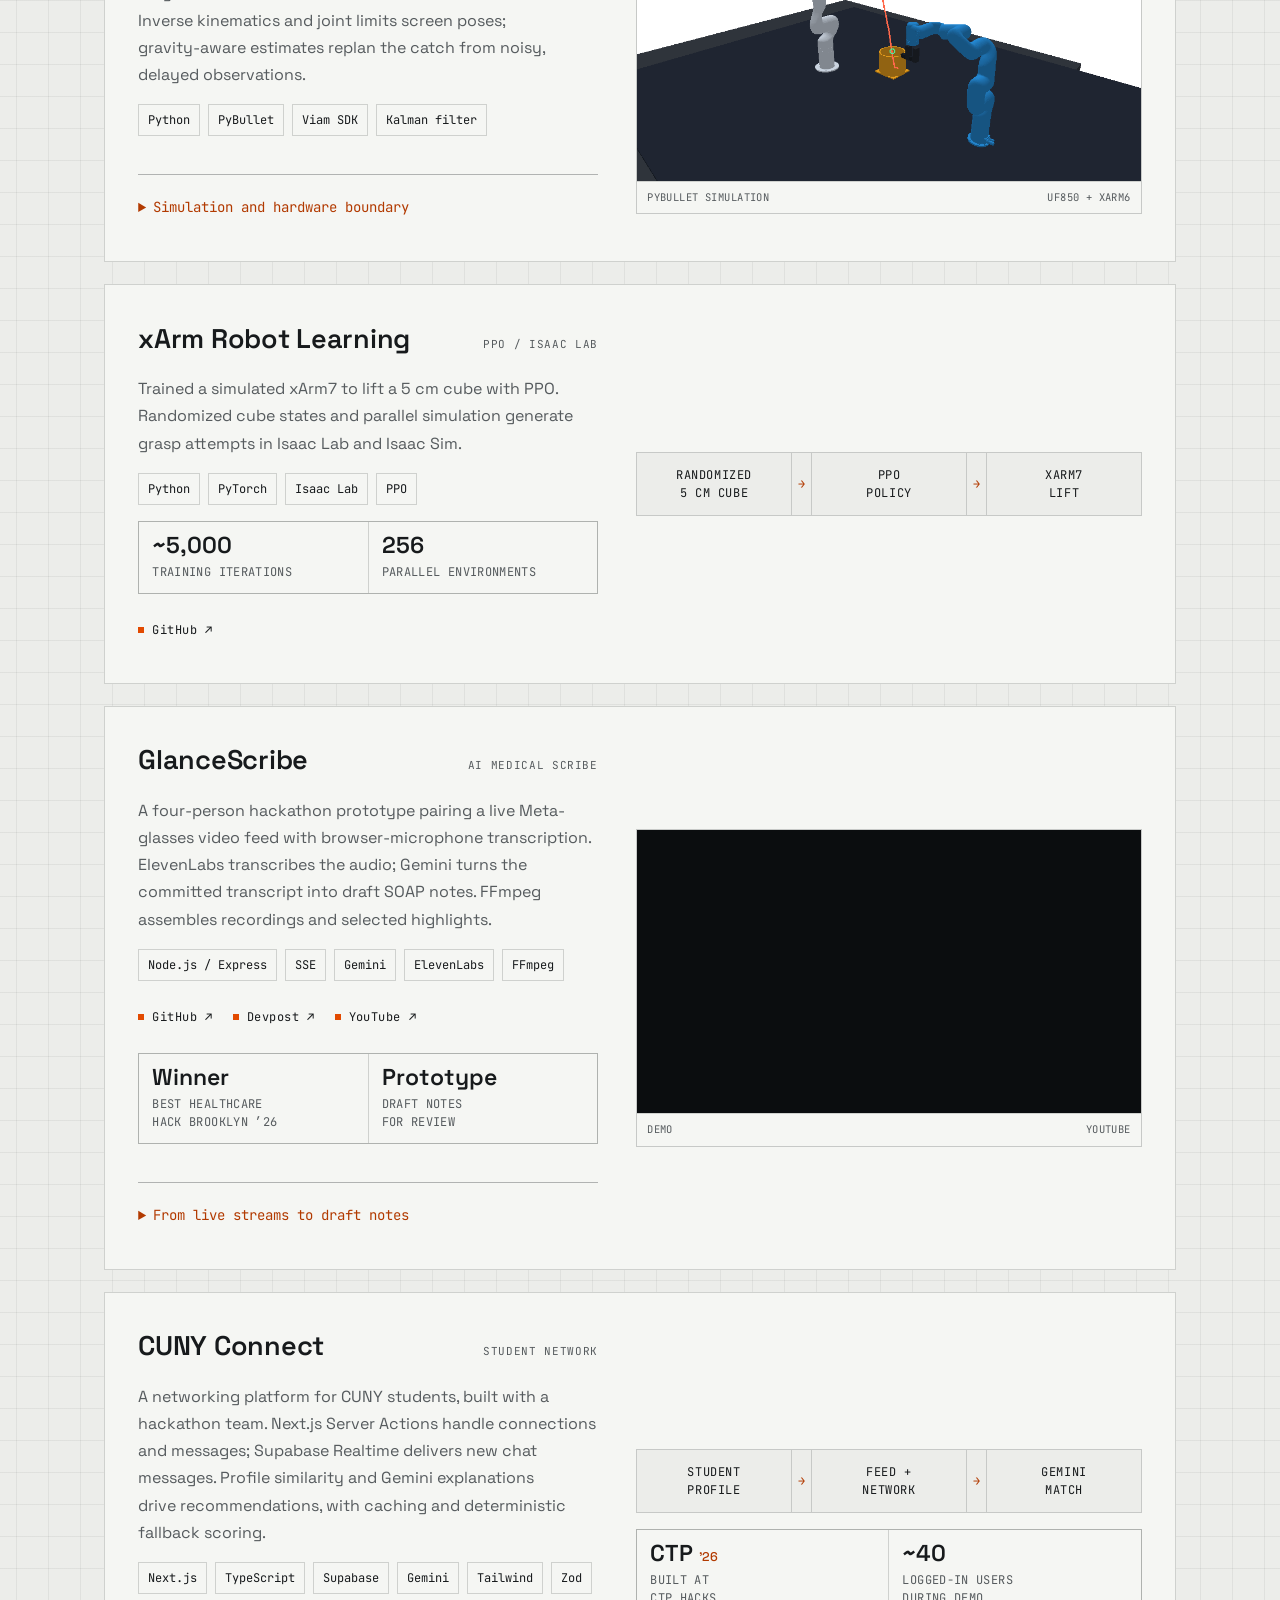
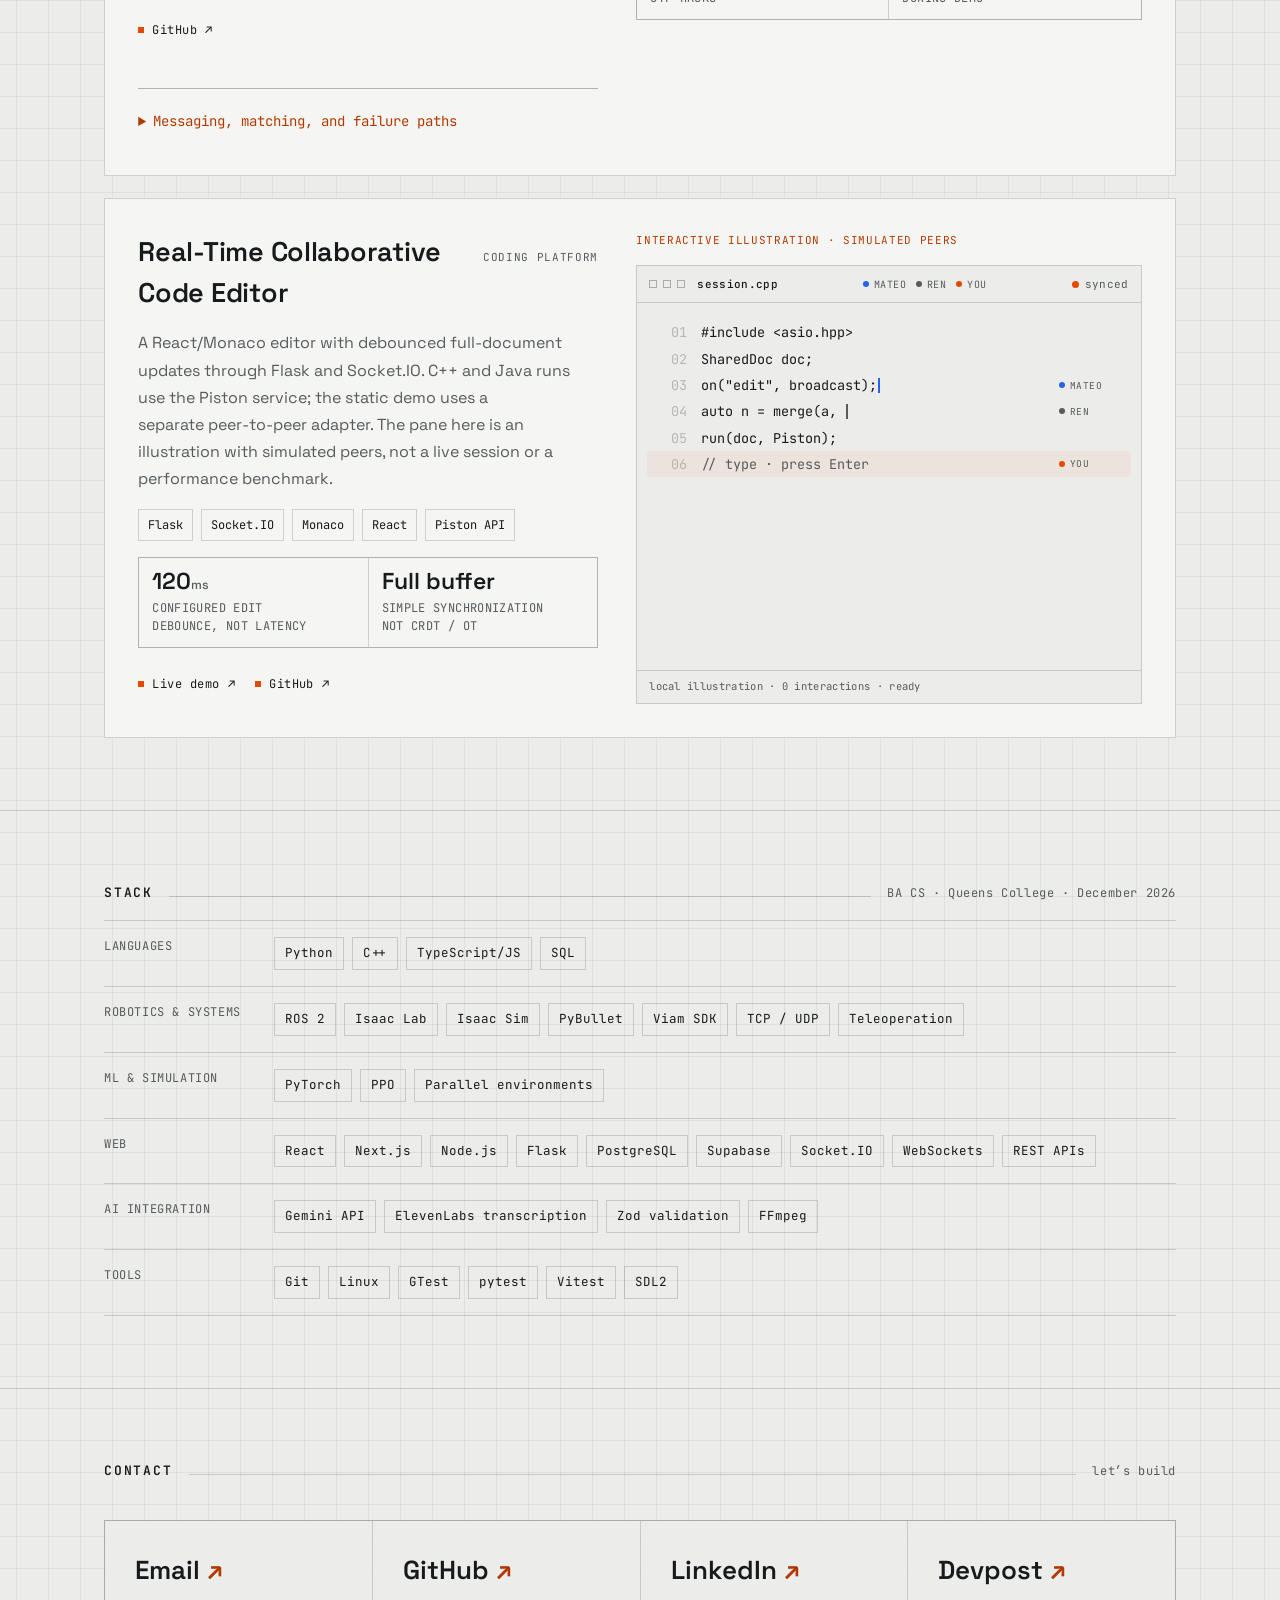
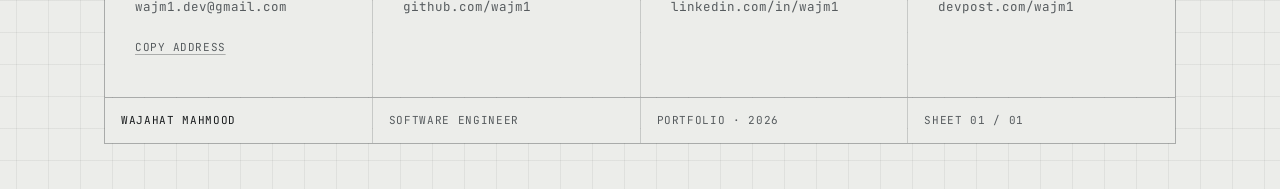
==== commit 917058fd: "Refresh portfolio and resume" ====
--- a/index.html
+++ b/index.html
@@ -4,12 +4,12 @@
 <meta charset="utf-8">
 <meta name="viewport" content="width=device-width, initial-scale=1">
 <title>Wajahat Mahmood · Software &amp; Robotics Engineer</title>
-<meta name="description" content="C++ robot drivers, Python test automation, and full-stack applications. Wajahat Mahmood, Queens College CS, May 2027. IROS 2026 co-author.">
+<meta name="description" content="C++ robot drivers, Python test automation, and full-stack applications. Wajahat Mahmood, Queens College CS, December 2026. IROS 2026 co-author.">
 <meta name="theme-color" content="#ECEDEA" id="theme-color">
 
 <!-- Open Graph (nice link previews when recruiters share the page) -->
 <meta property="og:title" content="Wajahat Mahmood · Software Engineer">
-<meta property="og:description" content="C++ robot drivers, Python test automation, and full-stack applications. Queens College CS · May 2027.">
+<meta property="og:description" content="C++ robot drivers, Python test automation, and full-stack applications. Queens College CS · December 2026.">
 <meta property="og:type" content="website">
 <meta property="og:url" content="https://wajm1.com/">
 <meta property="og:image" content="https://wajm1.com/uploads/rf-ideas/poster.jpg">
@@ -243,6 +243,7 @@
   transition:transform .2s ease,border-color .2s ease;
 }
 .work-row:hover{transform:translateY(-2px);border-color:var(--line-2)}
+.work-row[hidden]{display:none !important}
 .work-copy,.work-visual{
   display:flex;flex-direction:column;gap:16px;min-width:0;
 }
@@ -285,6 +286,7 @@
 .work-embed-frame iframe{
   position:absolute;inset:0;width:100%;height:100%;border:0;
 }
+.work-embed-frame img{position:absolute;inset:0;width:100%;height:100%;object-fit:cover}
 .work-embed-label{
   display:flex;align-items:center;justify-content:space-between;gap:10px;
   padding:8px 10px;border-top:1px solid var(--line);
@@ -295,6 +297,10 @@
 
 .chips{display:flex;flex-wrap:wrap;gap:8px}
 .chip{font-family:var(--mono);font-size:11.5px;color:var(--ink);border:1px solid var(--line);padding:6px 9px;background:var(--panel)}
+.project-filters{display:flex;flex-wrap:wrap;gap:8px;margin:-10px 0 24px}
+.project-filter{font:500 11.5px var(--mono);letter-spacing:.04em;padding:7px 10px;min-height:36px;border:1px solid var(--line);background:var(--panel);color:var(--ink-70);cursor:pointer}
+.project-filter[aria-pressed="true"]{border-color:var(--accent-ink);color:var(--accent-ink);background:rgba(226,74,0,.07)}
+.project-filter:hover{border-color:var(--line-2);color:var(--ink)}
 
 /* Measured-outcome callouts */
 .stats{display:grid;grid-template-columns:1fr 1fr;gap:1px;background:var(--line);border:1px solid var(--line)}
@@ -503,6 +509,7 @@
   .work-copy,.work-visual{max-width:none;flex:1 1 auto}
   .work-desc,.card-desc{max-width:none}
   .editor{min-height:0}
+  .nav{gap:8px 10px;font-size:11px}
 }
 
 @media (max-width:720px){
@@ -526,6 +533,7 @@
   .site-header .wrap{align-items:flex-start}
   .nav{gap:10px 14px;row-gap:10px}
   .avail{font-size:11px}
+  .project-filters{margin:-6px 0 20px}
 
   .name{font-size:clamp(40px,12vw,72px)}
   .lede{max-width:none;font-size:16px}
@@ -722,7 +730,7 @@
         <div>
           <h1 class="name">Wajahat<br>Mahmood</h1>
           <p class="lede">I build software that moves hardware, tests its limits, and makes the results inspectable.</p>
-          <p class="hero-note">Targeting software engineering and robotics software roles.<br>C++ robot drivers, Python test automation, and full-stack applications with concrete systems ownership.<br>Queens College CS &middot; Graduating May 2027.</p>
+          <p class="hero-note">Targeting software engineering and robotics software roles.<br>C++ robot drivers, Python test automation, and full-stack applications with concrete systems ownership.<br>Queens College CS &middot; Graduating December 2026.</p>
           <div class="tags">
             <span class="tag">C++</span>
             <span class="tag">Python</span>
@@ -910,9 +918,9 @@
         <li class="xp-item">
           <div class="xp-head">
             <div class="xp-lead">
-              <div class="xp-title"><h3>Google G-SWEP</h3><span class="xp-role">via Basta</span></div>
-              <p class="xp-meta">2026 &middot; Mentorship program, not employment</p>
-              <p class="xp-desc">Selected for one-on-one mentorship from a Google software engineer through a 10-week program covering data structures, algorithms, and technical interview preparation.</p>
+              <div class="xp-title"><h3>Code2Career x Google</h3><span class="xp-role">Mentorship</span></div>
+              <p class="xp-meta">Jul 2026 &ndash; Present &middot; 10-week program</p>
+              <p class="xp-desc">Selected for a 10-week mentorship with a Google software engineer focused on data structures, algorithms, problem solving, and technical interview preparation.</p>
             </div>
             <div class="xp-chips">
               <span class="chip">DSA</span><span class="chip">Interview prep</span><span class="chip">Mentorship</span>
@@ -944,10 +952,70 @@
         <span class="rule" aria-hidden="true"></span>
       </div>
 
+      <div class="project-filters" role="group" aria-label="Filter projects">
+        <button type="button" class="project-filter" data-filter="all" aria-pressed="true">All</button>
+        <button type="button" class="project-filter" data-filter="robotics" aria-pressed="false">Robotics</button>
+        <button type="button" class="project-filter" data-filter="software" aria-pressed="false">Software</button>
+      </div>
+
       <div class="work-list">
 
+        <article class="work-row" data-category="robotics">
+          <div class="work-copy">
+            <div class="work-head">
+              <h3 class="work-title">Viam Dual-Arm Throw &amp; Catch</h3>
+              <span class="work-kicker">DYNAMIC CATCH</span>
+            </div>
+            <p class="work-desc">A PyBullet simulator for dual-arm throws and catches. Inverse kinematics and joint limits screen poses; gravity-aware estimates replan the catch from noisy, delayed observations.</p>
+            <div class="chips">
+              <span class="chip">Python</span><span class="chip">PyBullet</span><span class="chip">Viam SDK</span><span class="chip">Kalman filter</span>
+            </div>
+            <details class="technical">
+              <summary>Simulation and hardware boundary</summary>
+              <p>The demo models two UFACTORY arms, a rigid-body ball, and a moving cup. The Viam adapter reads robot state and supports dry runs; live arm motion is disabled.</p>
+            </details>
+          </div>
+          <div class="work-visual">
+            <div class="work-embed">
+              <div class="work-embed-frame">
+                <img src="uploads/viam-throw-catch.gif" alt="PyBullet simulation of one UFACTORY arm throwing a ball toward a cup held by a second arm." loading="lazy">
+              </div>
+              <div class="work-embed-label"><span>PyBullet simulation</span><span>UF850 + xArm6</span></div>
+            </div>
+          </div>
+        </article>
+
+        <article class="work-row" data-category="robotics">
+          <div class="work-copy">
+            <div class="work-head">
+              <h3 class="work-title">xArm Robot Learning</h3>
+              <span class="work-kicker">PPO / ISAAC LAB</span>
+            </div>
+            <p class="work-desc">Trained a simulated xArm7 to lift a 5 cm cube with PPO. Randomized cube states and parallel simulation generate grasp attempts in Isaac Lab and Isaac Sim.</p>
+            <div class="chips">
+              <span class="chip">Python</span><span class="chip">PyTorch</span><span class="chip">Isaac Lab</span><span class="chip">PPO</span>
+            </div>
+            <div class="stats">
+              <div class="stat"><div class="stat-num">~5,000</div><div class="stat-label">Training iterations</div></div>
+              <div class="stat"><div class="stat-num">256</div><div class="stat-label">Parallel environments</div></div>
+            </div>
+            <div class="links">
+              <a class="link" href="https://github.com/wajm1/xarm-robot-learning" target="_blank" rel="noopener"><span class="sq" aria-hidden="true"></span>GitHub <span aria-hidden="true">&#8599;</span></a>
+            </div>
+          </div>
+          <div class="work-visual">
+            <div class="flow" style="grid-template-columns:1fr auto 1fr auto 1fr">
+              <div class="step">Randomized<br>5 cm cube</div>
+              <div class="arrow" aria-hidden="true">&rarr;</div>
+              <div class="step">PPO<br>policy</div>
+              <div class="arrow" aria-hidden="true">&rarr;</div>
+              <div class="step">xArm7<br>lift</div>
+            </div>
+          </div>
+        </article>
+
         <!-- Project 1 - GlanceScribe -->
-        <article class="work-row">
+        <article class="work-row" data-category="software">
           <div class="work-copy">
             <div class="work-head">
               <h3 class="work-title">GlanceScribe</h3>
@@ -991,7 +1059,7 @@
         </article>
 
         <!-- Project 2 - CUNY Connect -->
-        <article class="work-row">
+        <article class="work-row" data-category="software">
           <div class="work-copy">
             <div class="work-head">
               <h3 class="work-title">CUNY Connect</h3>
@@ -1028,7 +1096,7 @@
         </article>
 
         <!-- Project 4 - Real-Time Collaborative Code Editor (interactive demo #2) -->
-        <article class="work-row" id="editor">
+        <article class="work-row" id="editor" data-category="software">
           <div class="work-copy">
             <div class="work-head">
               <h3 class="work-title">Real-Time Collaborative Code Editor</h3>
@@ -1087,14 +1155,17 @@
       <div class="section-head" style="margin-bottom:clamp(8px,2vw,18px)">
         <h2>Stack</h2>
         <span class="rule" aria-hidden="true"></span>
-        <span class="head-note">BS CS &middot; Queens College &middot; May 2027</span>
+        <span class="head-note">BA CS &middot; Queens College &middot; December 2026</span>
       </div>
       <dl class="stack">
         <div class="row"><dt>Languages</dt><dd>
           <span class="chip">Python</span><span class="chip">C++</span><span class="chip">TypeScript/JS</span><span class="chip">SQL</span>
         </dd></div>
         <div class="row"><dt>Robotics &amp; Systems</dt><dd>
-          <span class="chip">ROS 2 telemetry</span><span class="chip">Multithreading</span><span class="chip">TCP / UDP</span><span class="chip">RIX pub/sub</span><span class="chip">Calibration</span>
+          <span class="chip">ROS 2</span><span class="chip">Isaac Lab</span><span class="chip">Isaac Sim</span><span class="chip">PyBullet</span><span class="chip">Viam SDK</span><span class="chip">TCP / UDP</span><span class="chip">Teleoperation</span>
+        </dd></div>
+        <div class="row"><dt>ML &amp; Simulation</dt><dd>
+          <span class="chip">PyTorch</span><span class="chip">PPO</span><span class="chip">Parallel environments</span>
         </dd></div>
         <div class="row"><dt>Web</dt><dd>
           <span class="chip">React</span><span class="chip">Next.js</span><span class="chip">Node.js</span><span class="chip">Flask</span><span class="chip">PostgreSQL</span><span class="chip">Supabase</span><span class="chip">Socket.IO</span><span class="chip">WebSockets</span><span class="chip">REST APIs</span>
@@ -1201,6 +1272,22 @@
     btn.addEventListener('click', function () {
       var next = document.documentElement.getAttribute('data-theme') === 'dark' ? 'light' : 'dark';
       apply(next);
+    });
+  }
+
+  function initProjectFilters() {
+    var group = document.querySelector('.project-filters');
+    if (!group) return;
+    var buttons = Array.prototype.slice.call(group.querySelectorAll('[data-filter]'));
+    var projects = Array.prototype.slice.call(document.querySelectorAll('.work-row[data-category]'));
+    group.addEventListener('click', function (event) {
+      var button = event.target.closest('button[data-filter]');
+      if (!button || !group.contains(button)) return;
+      var filter = button.getAttribute('data-filter');
+      buttons.forEach(function (item) { item.setAttribute('aria-pressed', String(item === button)); });
+      projects.forEach(function (project) {
+        project.hidden = filter !== 'all' && project.getAttribute('data-category') !== filter;
+      });
     });
   }
 
@@ -1975,6 +2062,7 @@
   /* --- boot: each demo isolated so one failure can't take down the page --- */
   function boot() {
     try { initThemeToggle(); } catch (e) {}
+    try { initProjectFilters(); } catch (e) {}
     var ik = document.getElementById('ik');
     try { if (ik) ikArm = new IKArm(ik); } catch (e) { /* static SVG fallback remains */ }
     try { new CollabEditor(); } catch (e) { /* static snippet fallback remains */ }
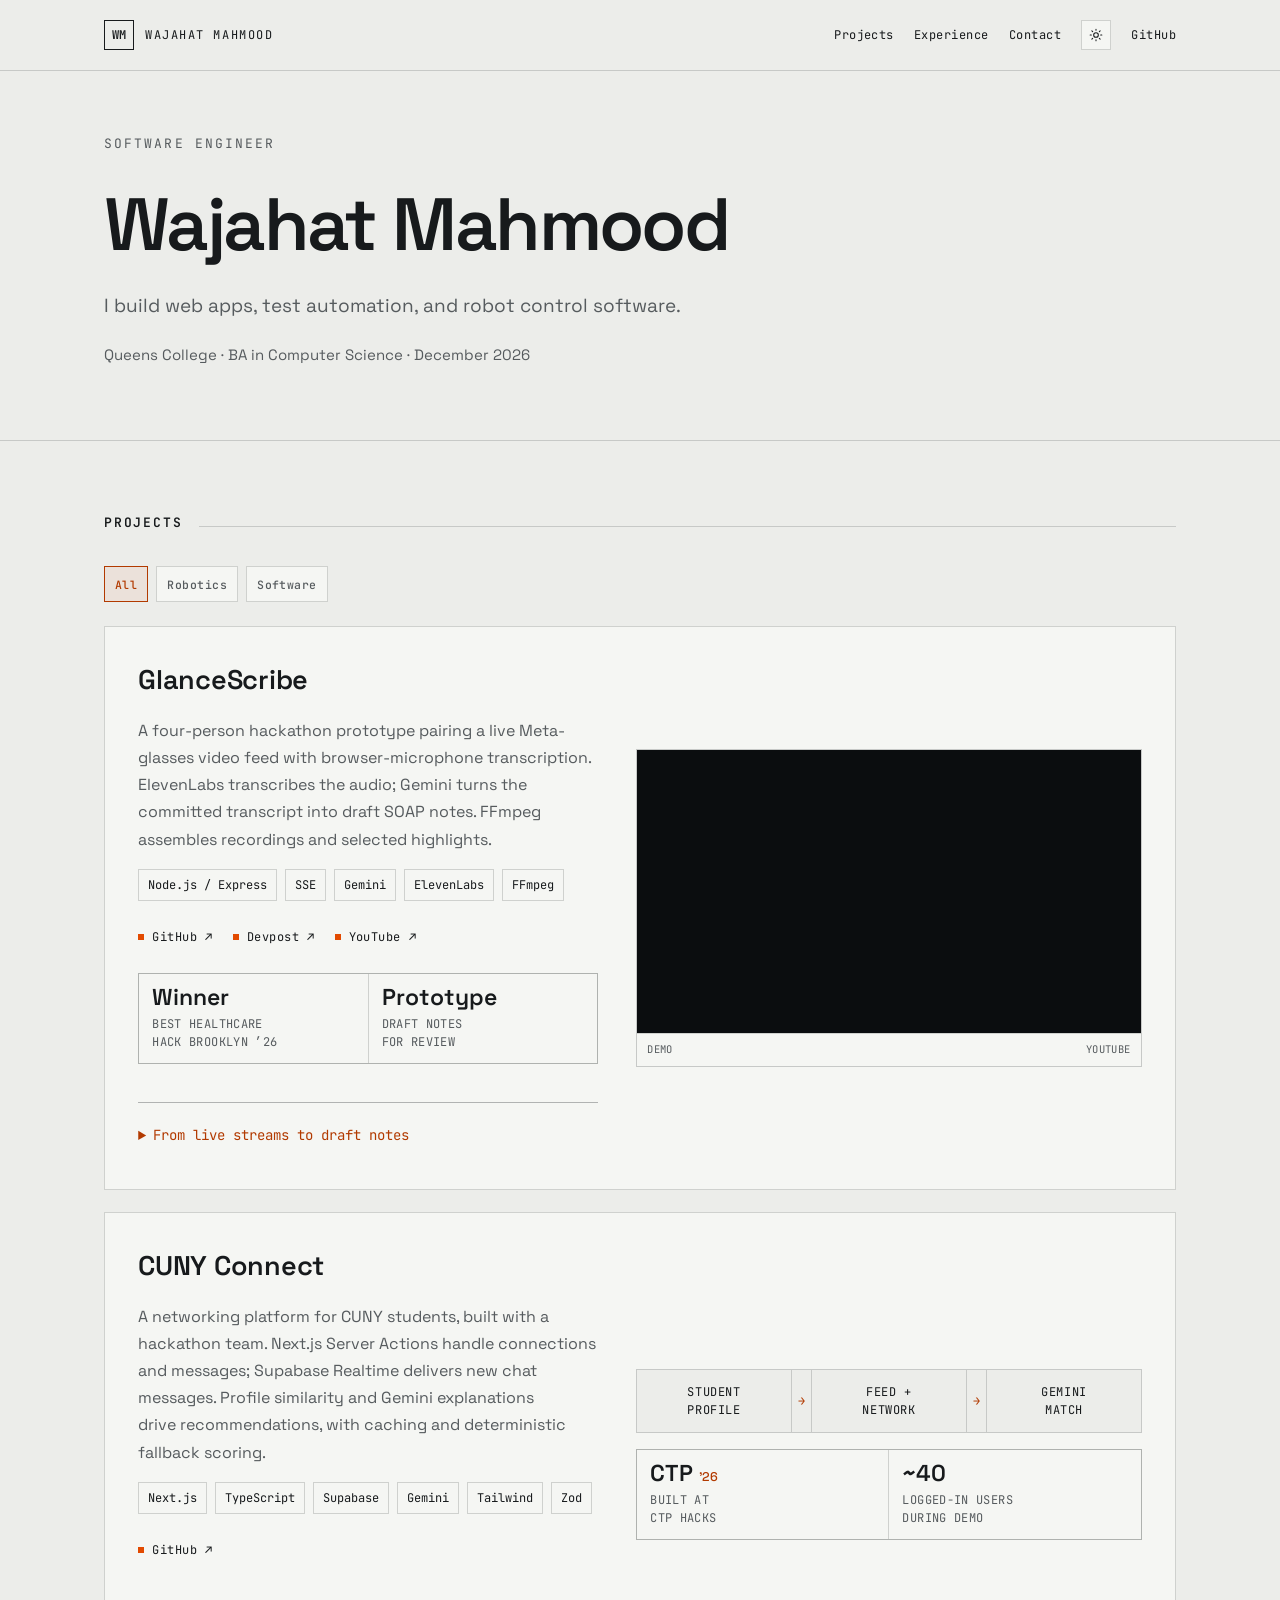
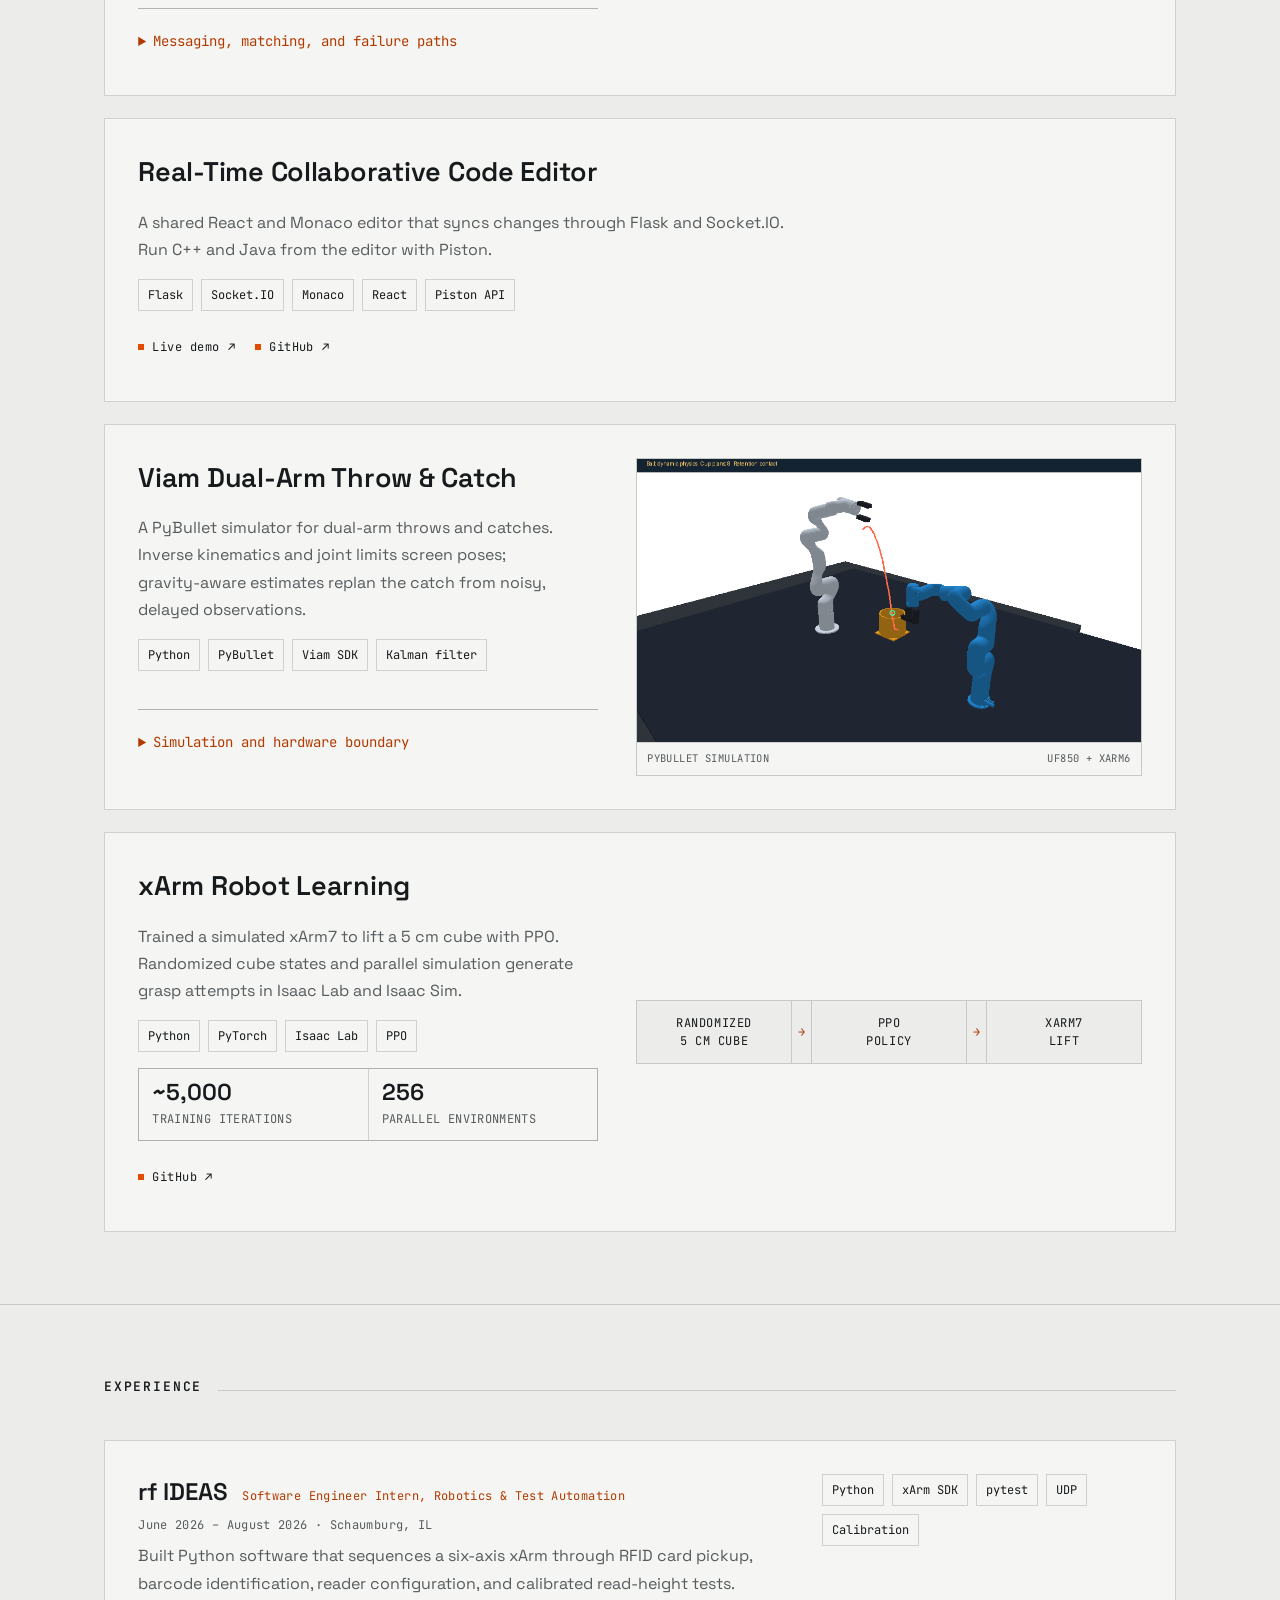
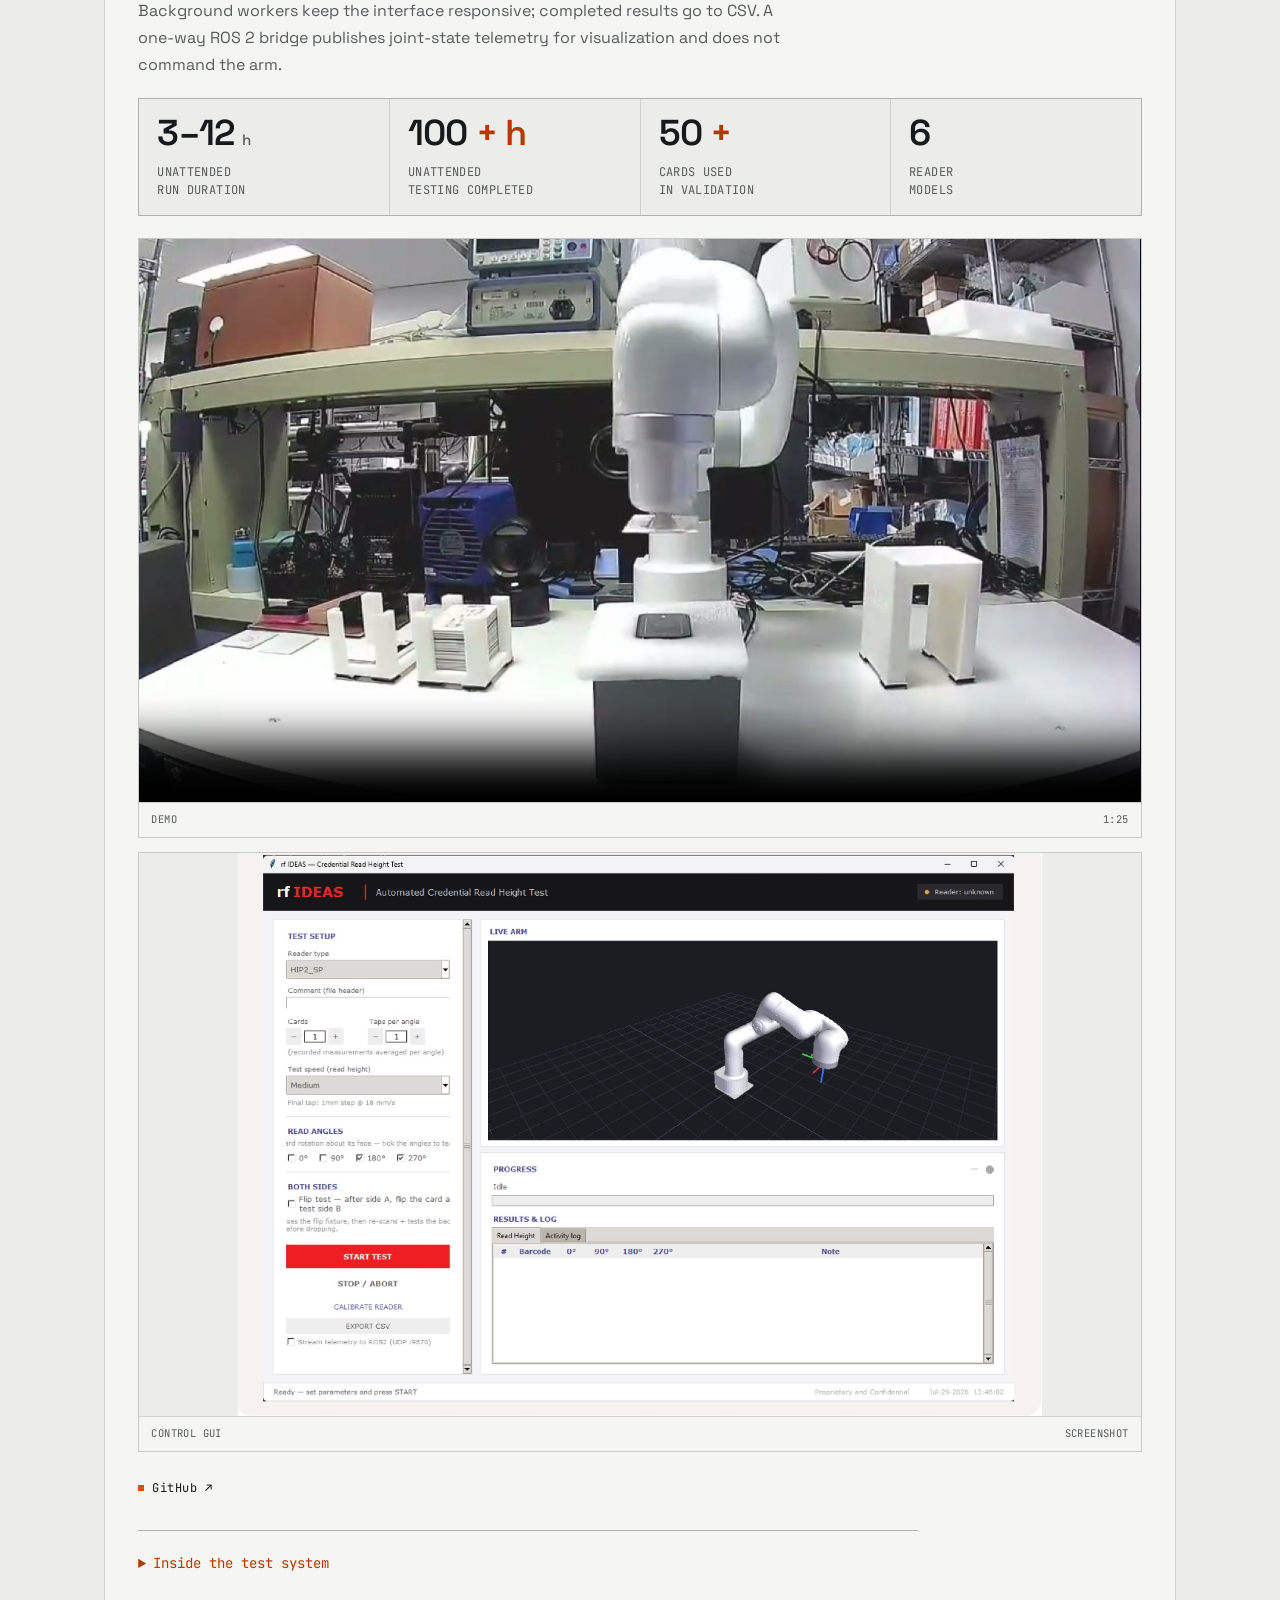
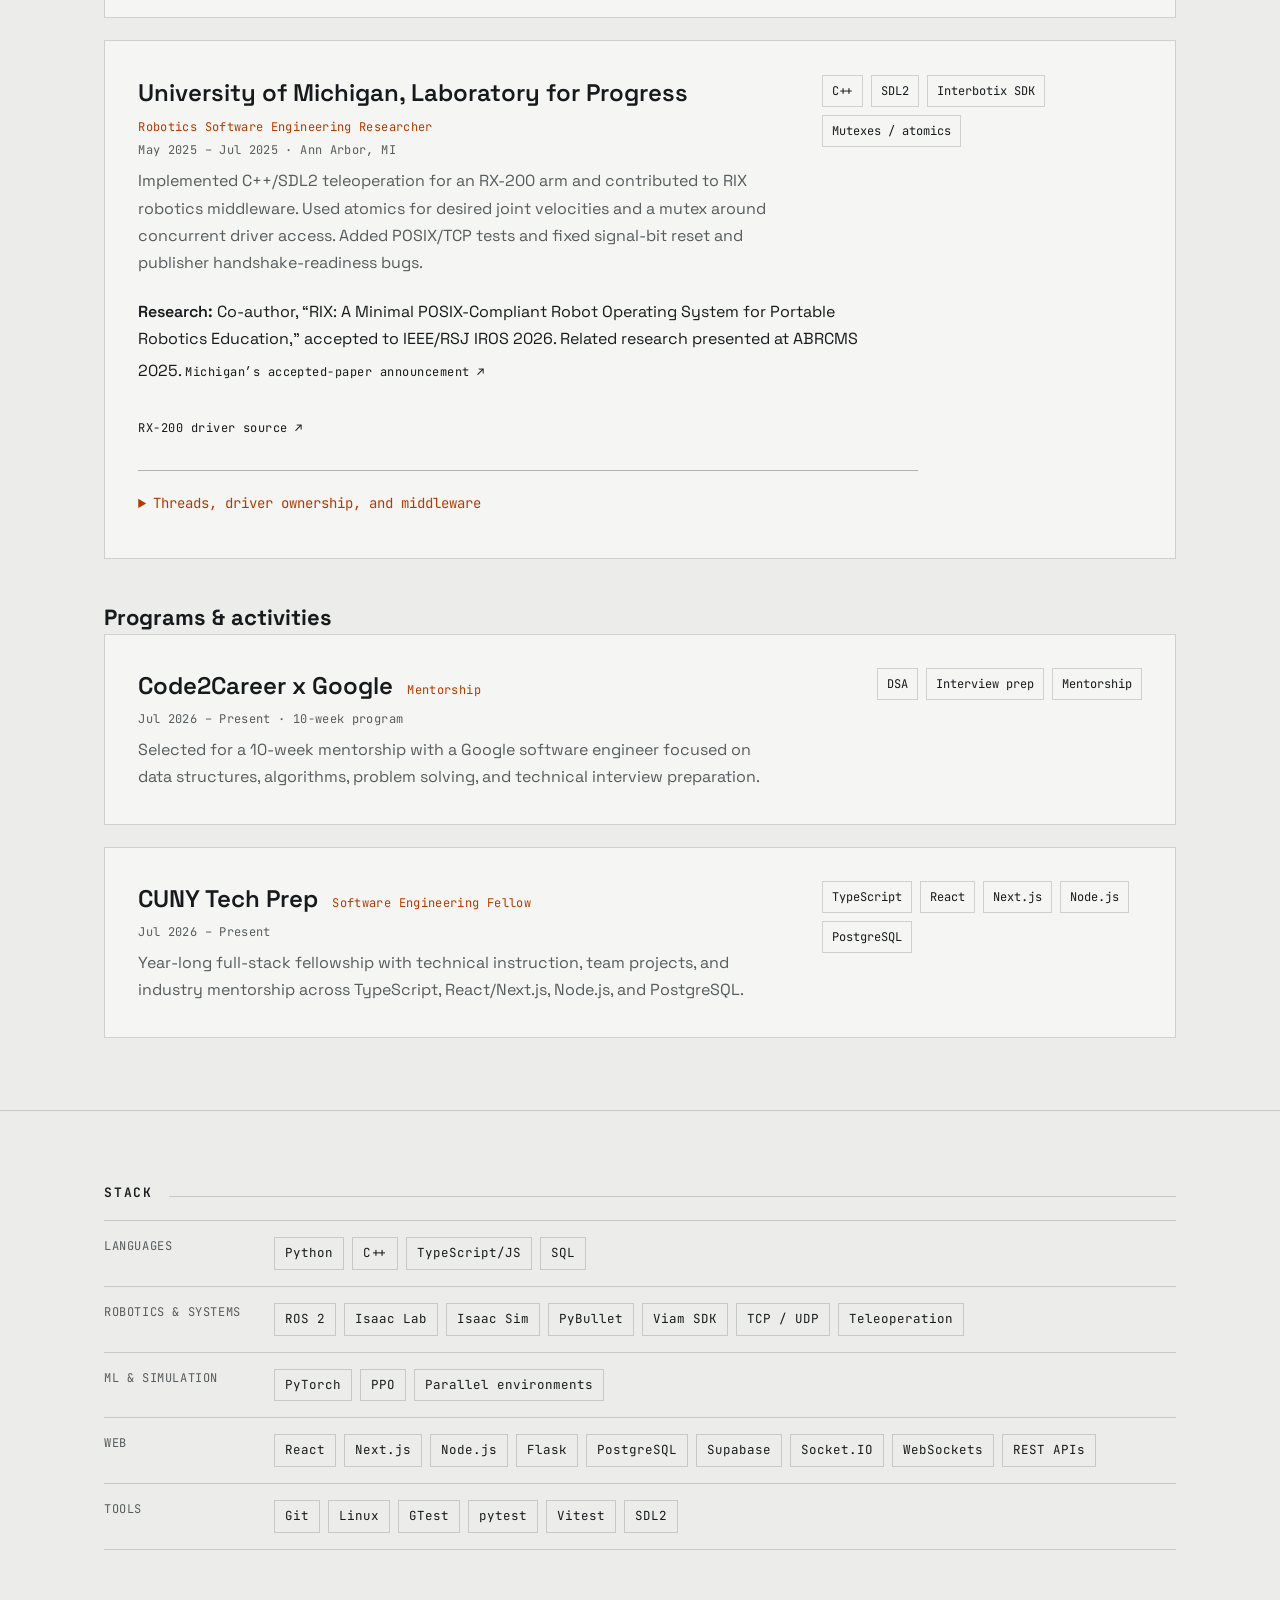
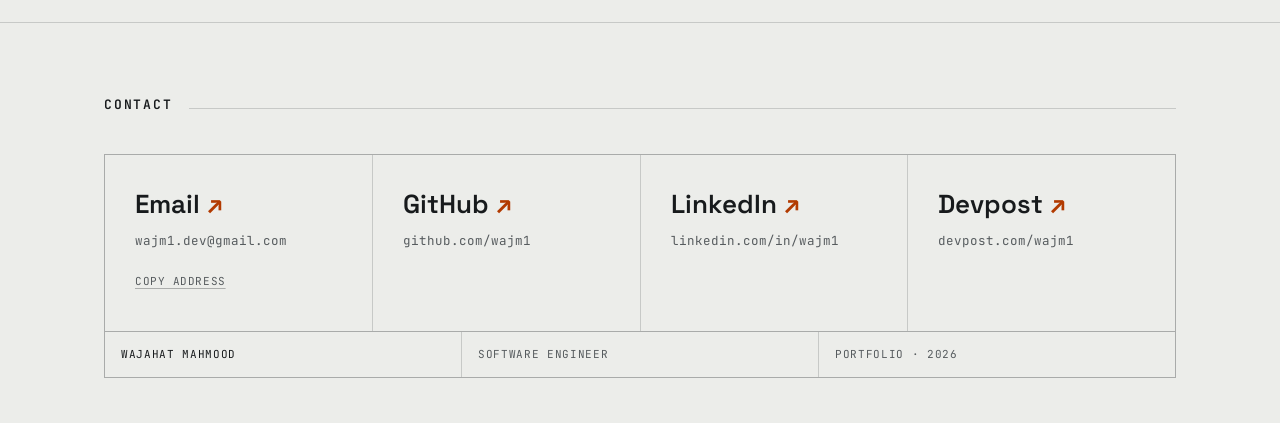
==== commit 84a069d6: "Simplify portfolio and lead with software projects" ====
--- a/index.html
+++ b/index.html
@@ -3,13 +3,13 @@
 <head>
 <meta charset="utf-8">
 <meta name="viewport" content="width=device-width, initial-scale=1">
-<title>Wajahat Mahmood · Software &amp; Robotics Engineer</title>
-<meta name="description" content="C++ robot drivers, Python test automation, and full-stack applications. Wajahat Mahmood, Queens College CS, December 2026. IROS 2026 co-author.">
+<title>Wajahat Mahmood · Software Engineer</title>
+<meta name="description" content="Full-stack applications, Python test automation, and C++ robot drivers. Wajahat Mahmood, Queens College CS, December 2026. IROS 2026 co-author.">
 <meta name="theme-color" content="#ECEDEA" id="theme-color">
 
 <!-- Open Graph (nice link previews when recruiters share the page) -->
 <meta property="og:title" content="Wajahat Mahmood · Software Engineer">
-<meta property="og:description" content="C++ robot drivers, Python test automation, and full-stack applications. Queens College CS · December 2026.">
+<meta property="og:description" content="Full-stack applications, Python test automation, and C++ robot drivers. Queens College CS · December 2026.">
 <meta property="og:type" content="website">
 <meta property="og:url" content="https://wajm1.com/">
 <meta property="og:image" content="https://wajm1.com/uploads/rf-ideas/poster.jpg">
@@ -96,12 +96,6 @@
   line-height:1.5;
   -webkit-font-smoothing:antialiased;
   text-rendering:optimizeLegibility;
-  /* faint engineering grid */
-  background-image:
-    linear-gradient(var(--faint) 1px,transparent 1px),
-    linear-gradient(90deg,var(--faint) 1px,transparent 1px);
-  background-size:32px 32px;
-  background-position:center top;
 }
 h1,h2,h3,p,ul,figure,dl,dd{margin:0}
 ul{list-style:none;padding:0}
@@ -123,7 +117,7 @@
 .skip:focus{top:8px;color:var(--paper)}
 
 /* --- Section scaffolding -------------------------------------------------- */
-.section{padding:clamp(52px,8vh,104px) 0;border-top:1px solid var(--line)}
+.section{padding:clamp(36px,6vw,72px) 0;border-top:1px solid var(--line)}
 .section-head{display:flex;align-items:baseline;gap:16px;margin-bottom:clamp(26px,4vw,44px)}
 .section-head h2{
   font-family:var(--mono);font-size:13px;font-weight:600;
@@ -174,51 +168,13 @@
   letter-spacing:.16em;text-transform:uppercase;color:var(--ink-70);
   margin-bottom:clamp(20px,3vw,34px);
 }
-.hero-grid{
-  display:grid;
-  grid-template-columns:repeat(auto-fit,minmax(min(100%,320px),1fr));
-  gap:clamp(28px,4vw,56px);align-items:center;
-}
-.name{font-weight:600;font-size:clamp(44px,8.4vw,94px);line-height:.9;letter-spacing:-.035em}
-.lede{max-width:34ch;margin-top:clamp(20px,3vw,30px);font-size:clamp(16px,1.5vw,19px);color:var(--ink-70);text-wrap:pretty}
+
+.name{font-weight:600;font-size:clamp(40px,7vw,74px);line-height:1;letter-spacing:-.035em}
+.lede{max-width:55ch;margin-top:clamp(20px,3vw,30px);font-size:clamp(16px,1.5vw,19px);color:var(--ink-70);text-wrap:pretty}
 .tags{display:flex;flex-wrap:wrap;gap:8px;margin-top:clamp(22px,3vw,30px)}
 .tag{
   font-family:var(--mono);font-size:12px;letter-spacing:.02em;color:var(--ink);
   border:1px solid var(--line);padding:7px 10px;background:var(--panel);
-}
-
-/* --- IK arm figure (interactive demo #1) ---------------------------------- */
-.fig{
-  position:relative;width:100%;aspect-ratio:5/4;
-  border:1px solid var(--line);background:var(--panel);
-  overflow:hidden;cursor:crosshair;transition:border-color .2s ease;
-}
-.fig:hover{border-color:var(--line-2)}
-.fig .corner{position:absolute;width:11px;height:11px;z-index:2}
-.fig .corner.tl{top:8px;left:8px;border-top:1.5px solid var(--accent);border-left:1.5px solid var(--accent)}
-.fig .corner.tr{top:8px;right:8px;border-top:1.5px solid var(--accent);border-right:1.5px solid var(--accent)}
-.fig .corner.bl{bottom:8px;left:8px;border-bottom:1.5px solid var(--accent);border-left:1.5px solid var(--accent)}
-.fig .corner.br{bottom:8px;right:8px;border-bottom:1.5px solid var(--accent);border-right:1.5px solid var(--accent)}
-.fig svg,.fig canvas{position:absolute;inset:0;width:100%;height:100%;display:block}
-.fig-label{position:absolute;top:11px;left:13px;z-index:3;pointer-events:none;display:flex;flex-direction:column;gap:5px;align-items:flex-start}
-.fig-label .id{font-family:var(--mono);font-size:11px;letter-spacing:.05em;color:var(--ink-70)}
-.fig-hint{
-  display:inline-flex;align-items:center;gap:6px;
-  font-family:var(--mono);font-size:10px;font-weight:600;letter-spacing:.05em;
-  color:var(--accent-ink);border:1px solid var(--accent);
-  background:rgba(226,74,0,0.09);padding:3px 7px;
-  animation:hintpulse 2.2s ease-in-out infinite;
-}
-.fig-status{
-  position:absolute;top:11px;right:13px;z-index:3;pointer-events:none;
-  display:inline-flex;align-items:center;gap:6px;padding:4px 8px;
-  border:1px solid var(--line);background:var(--panel-a);
-}
-.fig-status .txt{font-family:var(--mono);font-size:10.5px;font-weight:600;letter-spacing:.06em;color:var(--ink-70)}
-.fig-read{
-  position:absolute;left:0;right:0;bottom:0;z-index:3;pointer-events:none;
-  padding:9px 12px;font-family:var(--mono);font-size:10.5px;letter-spacing:.02em;color:var(--ink-70);
-  background:linear-gradient(0deg,var(--panel-fade),transparent);
 }
 
 /* --- Selected work -------------------------------------------------------- */
@@ -243,6 +199,7 @@
   transition:transform .2s ease,border-color .2s ease;
 }
 .work-row:hover{transform:translateY(-2px);border-color:var(--line-2)}
+.work-copy:only-child{max-width:100%}
 .work-row[hidden]{display:none !important}
 .work-copy,.work-visual{
   display:flex;flex-direction:column;gap:16px;min-width:0;
@@ -315,88 +272,6 @@
 .link:hover{color:var(--accent-ink)}
 .link .sq{width:6px;height:6px;background:var(--accent);flex:0 0 auto}
 
-.editor-hint{
-  display:block;
-  margin:0;
-  font-family:var(--mono);
-  font-size:11px;letter-spacing:.06em;text-transform:uppercase;color:var(--accent-ink);
-}
-
-/* --- Collaborative editor (interactive demo #2) --------------------------- */
-.editor{
-  border:1px solid var(--line);background:var(--paper);
-  display:flex;flex-direction:column;flex:1 1 auto;min-height:280px;
-}
-.editor-bar{
-  display:flex;align-items:center;justify-content:space-between;gap:8px 12px;
-  padding:10px 12px;border-bottom:1px solid var(--line);
-  font-family:var(--mono);font-size:11px;letter-spacing:.03em;color:var(--ink-70);
-  flex-wrap:wrap;
-}
-.editor-dots{display:flex;align-items:center;gap:6px;flex:0 1 auto;min-width:0}
-.editor-dots > span:not(.editor-file){width:8px;height:8px;border:1px solid var(--line-2);flex:0 0 auto}
-.editor-file{
-  margin-left:6px;color:var(--ink);flex:0 0 auto;white-space:nowrap;font-weight:500;
-}
-.editor-sync{display:inline-flex;align-items:center;gap:6px;transition:opacity .4s ease;flex:0 0 auto;white-space:nowrap}
-.editor-presence{
-  display:inline-flex;align-items:center;gap:10px;flex-wrap:wrap;
-  font-size:10px;letter-spacing:.04em;text-transform:uppercase;
-}
-.editor-presence .who{display:inline-flex;align-items:center;gap:5px;color:var(--ink-70)}
-.editor-presence .who .pd{width:6px;height:6px;border-radius:50%;flex:0 0 auto}
-.code{
-  flex:1 1 auto;
-  padding:16px 18px;
-  min-height:220px;
-  overflow-x:auto;
-  font-family:var(--mono);
-  font-size:13.5px;
-  line-height:1.8;
-}
-.code-line{
-  display:grid;
-  grid-template-columns:2rem minmax(0,1fr) 4rem;
-  column-gap:14px;
-  align-items:center;
-  min-height:1.8em;
-  padding:1px 0;
-}
-.code-line.is-you{
-  background:rgba(226,74,0,0.06);
-  margin-inline:-8px;padding-inline:8px;border-radius:2px;
-}
-.ln{text-align:right;color:var(--ln);user-select:none;font-variant-numeric:tabular-nums}
-.code-mid{
-  min-width:0;white-space:pre;overflow-x:auto;overflow-y:hidden;
-  scrollbar-width:none;-ms-overflow-style:none;
-  color:var(--ink);
-}
-/* Author colors live in CSS so they follow the light/dark toggle. */
-.peer-mateo{--peer:var(--peer-a)}
-.peer-ren{--peer:var(--peer-b)}
-.peer-you{--peer:var(--accent)}
-.code-mid .caret,
-.peer-tag .pd,
-.editor-presence .who .pd{background:var(--peer,var(--accent))}
-.code-mid::-webkit-scrollbar{display:none;width:0;height:0}
-.code-edit{display:inline-block;min-width:8px;white-space:pre;outline:none;color:var(--ink);caret-color:var(--accent)}
-/* Placeholder as generated content, so it can never be committed as real text. */
-.code-edit:empty::before{content:attr(data-placeholder);color:var(--ink-70)}
-.caret{display:inline-block;width:2px;height:15px;margin:0 1px;vertical-align:-3px;animation:blink 1s step-end infinite}
-.peer-tag{
-  display:inline-flex;align-items:center;gap:5px;
-  font-size:9.5px;letter-spacing:.05em;text-transform:uppercase;color:var(--ink-70);
-  white-space:nowrap;justify-self:start;
-}
-.peer-tag .pd{width:6px;height:6px;border-radius:50%;flex:0 0 auto}
-.editor-foot{
-  padding:8px 12px;border-top:1px solid var(--line);
-  font-family:var(--mono);font-size:10.5px;letter-spacing:.03em;color:var(--ink-70);
-  white-space:nowrap;overflow:hidden;text-overflow:ellipsis;
-}
-
-
 /* Experience media gallery (rf IDEAS) */
 .xp-media{
   margin-top:22px;
@@ -500,7 +375,7 @@
 
 /* --- Responsive: stop text collisions / overflow on phones ---------------- */
 html,body{overflow-x:clip}
-.wrap,.work-row,.card,.editor,.fig,.xp-item,.contact-grid,.stack{min-width:0}
+.wrap,.work-row,.card,.xp-item,.contact-grid,.stack{min-width:0}
 .link{max-width:100%;overflow-wrap:anywhere;word-break:break-word}
 
 /* Below this width the copy/visual split gets too cramped, so rows stack. */
@@ -508,8 +383,8 @@
   .work-row{flex-direction:column !important;gap:18px}
   .work-copy,.work-visual{max-width:none;flex:1 1 auto}
   .work-desc,.card-desc{max-width:none}
-  .editor{min-height:0}
-  .nav{gap:8px 10px;font-size:11px}
+
+.nav{gap:8px 10px;font-size:11px}
 }
 
 @media (max-width:720px){
@@ -538,19 +413,11 @@
   .name{font-size:clamp(40px,12vw,72px)}
   .lede{max-width:none;font-size:16px}
 
-  .fig-label{max-width:calc(100% - 110px)}
-  .fig-hint{font-size:9px;padding:3px 6px}
-  .fig-status{padding:3px 6px}
-  .fig-status .txt{font-size:9.5px}
-  .fig-read{
-    font-size:9.5px;
-    padding:8px 10px;
-    white-space:nowrap;
-    overflow:hidden;
-    text-overflow:ellipsis;
-  }
-
-  .work-row,.card{padding:18px;gap:16px}
+.fig-hint{font-size:9px;padding:3px 6px}
+
+.fig-status .txt{font-size:9.5px}
+
+.work-row,.card{padding:18px;gap:16px}
   .work-head,.card-head{flex-direction:column;gap:4px;align-items:flex-start}
   .work-kicker,.card-kicker{text-align:left;white-space:normal}
   .work-title,.card-title{font-size:clamp(20px,6vw,24px)}
@@ -559,30 +426,18 @@
   .flow{font-size:9px}
   .flow .step{padding:10px 4px}
 
-  .editor-bar{
-    display:flex;
-    flex-wrap:wrap;
-    gap:6px 10px;
-    padding:8px 10px;
-  }
-  .editor-sync{font-size:10px}
-  .editor-file{max-width:none}
-  .editor-presence{gap:8px;font-size:9.5px}
-  .code{font-size:12.5px;line-height:1.75;padding:14px 12px;min-height:200px}
-  .code-line{
+.editor-sync{font-size:10px}
+
+.editor-presence{gap:8px;font-size:9.5px}
+
+.code-line{
     grid-template-columns:1.6rem minmax(0,1fr);
     column-gap:10px;
   }
-  .peer-tag{display:none} /* names collide with code on narrow widths */
-  .editor-foot{
-    white-space:nowrap;
-    overflow:hidden;
-    text-overflow:ellipsis;
-    font-size:10px;
-    padding:8px 10px;
-  }
-
-  .links{gap:10px 14px}
+
+/* names collide with code on narrow widths */
+
+.links{gap:10px 14px}
   .link{font-size:11px}
 
   .xp-head{flex-direction:column;gap:12px}
@@ -635,32 +490,6 @@
 .chip,.link,.xp-meta,.metric-label,.stat-label,.head-note{font-size:12px}
 .link,.nav a,.copy-btn{min-height:40px;align-content:center}
 .hero-note{margin-top:22px;color:var(--ink-70);font-size:15px;line-height:1.7}
-.ik-lab{margin-top:clamp(28px,5vh,48px);padding-top:clamp(22px,4vh,36px);border-top:1px solid var(--line)}
-.ik-lab-head{display:flex;flex-wrap:wrap;justify-content:space-between;gap:18px 32px;align-items:end;margin-bottom:18px}
-.ik-lab-head h2{font-size:clamp(20px,2.4vw,28px);letter-spacing:-.02em;margin:6px 0 0;max-width:28ch}
-.ik-lab-copy{max-width:54ch;margin:0;color:var(--ink-70);font-size:15px;line-height:1.65}
-.ik-lab-badge{flex-shrink:0;border-left:2px solid var(--accent);padding:2px 0 2px 14px;font:12px/1.6 var(--mono);color:var(--accent-ink);max-width:18ch}
-.ik-board{display:grid;grid-template-columns:minmax(0,1.15fr) minmax(240px,.85fr);gap:18px 22px;align-items:start}
-.ik-diagnosis{border:1px solid var(--line);background:var(--panel);padding:18px 18px 16px}
-.ik-diagnosis h3{font:600 12px/1.4 var(--mono);letter-spacing:.06em;text-transform:uppercase;color:var(--ink-70);margin:0 0 12px}
-.ik-verdict{font:600 22px/1.2 inherit;margin:0 0 8px}
-.ik-verdict[data-state="SOLVED"]{color:var(--ink)}
-.ik-verdict[data-state="LIMITED"],.ik-verdict[data-state="UNREACHABLE"]{color:var(--accent-ink)}
-.ik-verdict[data-state="IDLE"],.ik-verdict[data-state="STATIC"]{color:var(--ink-70)}
-.ik-verdict[data-state="SOLVING"]{color:var(--ink-70)}
-.ik-reason{margin:0 0 14px;font-size:14px;line-height:1.65;color:var(--ink-70);min-height:3.2em}
-.ik-metrics{margin:0;display:grid;gap:0}
-.ik-metrics div{display:flex;justify-content:space-between;gap:12px;padding:8px 0;border-top:1px solid var(--line);font-size:13px}
-.ik-metrics dt{color:var(--ink-70)}
-.ik-metrics dd{margin:0;font-family:var(--mono);font-size:12px;text-align:right}
-.ik-controls{display:flex;flex-wrap:wrap;gap:8px;margin-top:0}
-.ik-controls button{font:500 13px var(--mono);padding:11px 13px;border:1px solid var(--line-2);background:var(--panel);color:var(--ink);cursor:pointer}
-.ik-controls button[aria-pressed="true"]{border-color:var(--accent-ink);color:var(--accent-ink)}
-.ik-explanation{font-size:14px;color:var(--ink-70);max-width:75ch;line-height:1.7;margin-top:12px}
-.ik-next{margin-top:16px;padding:14px 16px;border:1px solid var(--line);background:var(--panel);display:flex;flex-wrap:wrap;gap:10px 18px;align-items:center;justify-content:space-between}
-.ik-next p{margin:0;font-size:14px;line-height:1.6;color:var(--ink-70);max-width:62ch}
-.ik-next a{font:500 14px var(--mono);color:var(--accent-ink);text-decoration:none;white-space:nowrap}
-.ik-next a:hover{text-decoration:underline;text-underline-offset:3px}
 .xp-media{display:grid;grid-template-columns:1fr;gap:14px;width:100%;max-width:none}
 .xp-media-frame{aspect-ratio:16/9;height:auto;min-height:0}
 .xp-media-frame video,.xp-media-frame img{width:100%;height:100%;object-fit:contain}
@@ -672,17 +501,15 @@
 .technical .pipeline{font-family:var(--mono);font-size:13px;padding:16px;background:var(--panel);border-left:2px solid var(--accent);color:var(--ink)}
 .research-note{padding:22px 0 0;max-width:76ch;font-size:16px;line-height:1.7}
 .program-heading{margin-top:42px;font-size:22px}
-.fig{touch-action:none}
+
 .flow{font-size:12px!important}
 @media(max-width:720px){
-  .ik-board{grid-template-columns:1fr}
-  .ik-lab-badge{display:none}
   .xp-media{grid-template-columns:1fr}
   .nav{font-size:12px;gap:4px 16px}
   .chip,.link,.xp-meta,.metric-label,.stat-label{font-size:12px}
   .work-head{flex-wrap:wrap;gap:8px}
-  .fig-label .id,.fig-status .txt,.fig-read{font-size:11px}
-  .fig-hint{font-size:10px}
+
+.fig-hint{font-size:10px}
   .head-note{white-space:normal}
 }
 </style>
@@ -700,13 +527,9 @@
       <span class="brand-name">Wajahat Mahmood</span>
     </a>
     <nav class="nav" aria-label="Sections">
+      <a href="#work">Projects</a>
       <a href="#experience">Experience</a>
-      <a href="#work">Projects</a>
-      <a href="#pose-lab">Pose check</a>
-      <a href="workcell.html">Workcell Lab</a>
       <a href="#contact">Contact</a>
-      <span class="sep" aria-hidden="true"></span>
-      <span class="avail"><span class="dot" aria-hidden="true"></span>Open to 2027 SWE</span>
       <button type="button" class="theme-toggle" id="theme-toggle" aria-label="Switch to dark mode" title="Toggle theme">
         <svg class="icon-sun" viewBox="0 0 24 24" fill="none" stroke="currentColor" stroke-width="1.8" stroke-linecap="round" aria-hidden="true">
           <circle cx="12" cy="12" r="4"/><path d="M12 2v2M12 20v2M4.9 4.9l1.4 1.4M17.7 17.7l1.4 1.4M2 12h2M20 12h2M4.9 19.1l1.4-1.4M17.7 6.3l1.4-1.4"/>
@@ -722,134 +545,194 @@
 
 <main id="main">
 
-  <!-- ======================= HERO ======================= -->
   <section class="hero">
     <div class="wrap">
-      <p class="eyebrow">Software engineering &nbsp;&middot;&nbsp; Robotics systems</p>
-      <div class="hero-grid">
-        <div>
-          <h1 class="name">Wajahat<br>Mahmood</h1>
-          <p class="lede">I build software that moves hardware, tests its limits, and makes the results inspectable.</p>
-          <p class="hero-note">Targeting software engineering and robotics software roles.<br>C++ robot drivers, Python test automation, and full-stack applications with concrete systems ownership.<br>Queens College CS &middot; Graduating December 2026.</p>
-          <div class="tags">
-            <span class="tag">C++</span>
-            <span class="tag">Python</span>
-            <span class="tag">TypeScript</span>
-            <span class="tag">ROS 2</span>
-          </div>
-        </div>
-
-        <!--
-          Interactive demo #1 - inverse-kinematics arm.
-          Tap / drag inside the box (or use arrow keys) to move the target;
-          a FABRIK solver repositions the arm to reach it.
-          GRACEFUL DEGRADATION: the <svg> below is a static arm that shows if
-          JS is disabled/slow or the canvas fails - the box is never blank.
-          The <canvas> is painted on top only once the solver is running.
-        -->
-        <figure id="ik" class="fig" tabindex="0" role="application"
-                aria-label="Tool-pose feasibility screener. Drag or use arrow keys to place a target; the diagnosis panel reports whether the tip pose is reachable under the current joint limits. Home resets the target.">
-          <span class="corner tl" aria-hidden="true"></span>
-          <span class="corner tr" aria-hidden="true"></span>
-          <span class="corner bl" aria-hidden="true"></span>
-          <span class="corner br" aria-hidden="true"></span>
-
-          <!-- static fallback pose -->
-          <svg viewBox="0 0 500 400" aria-hidden="true">
-            <g fill="none" stroke="currentColor" stroke-linecap="round" stroke-linejoin="round">
-              <line x1="250" y1="360" x2="188" y2="250" stroke-width="9"/>
-              <line x1="188" y1="250" x2="300" y2="168" stroke-width="7.4"/>
-              <line x1="300" y1="168" x2="372" y2="98" stroke-width="5.8"/>
-              <rect x="224" y="362" width="52" height="14" fill="var(--panel)" stroke-width="2"/>
-              <circle cx="250" cy="360" r="6.5" fill="var(--panel)" stroke-width="2"/>
-              <circle cx="188" cy="250" r="5.5" fill="var(--panel)" stroke-width="2"/>
-              <circle cx="300" cy="168" r="5.5" fill="var(--panel)" stroke-width="2"/>
-            </g>
-            <g fill="none" stroke="var(--accent)" stroke-width="2">
-              <circle cx="372" cy="98" r="7"/>
-              <line x1="358" y1="98" x2="365" y2="98"/><line x1="379" y1="98" x2="386" y2="98"/>
-              <line x1="372" y1="84" x2="372" y2="91"/><line x1="372" y1="105" x2="372" y2="112"/>
-            </g>
-          </svg>
-
-          <!-- solver renders here -->
-          <canvas id="ik-canvas" aria-hidden="true"></canvas>
-
-          <!-- HUD overlays -->
-          <div class="fig-label" aria-hidden="true">
-            <span class="id">POSE CHECK</span>
-            <span class="fig-hint" id="ik-hint"><span aria-hidden="true" style="font-size:11px;line-height:1">&#10021;</span>SET TOOL TARGET</span>
-          </div>
-          <div class="fig-status" aria-hidden="true">
-            <span class="dot"></span>
-            <span class="txt" id="ik-state">IDLE</span>
-          </div>
-          <div class="fig-read" id="ik-read" aria-hidden="true">&theta; &middot; &middot; &middot; &middot; TCP &middot;,&middot; &middot; idle</div>
-        </figure>
+      <p class="eyebrow">Software engineer</p>
+      <h1 class="name">Wajahat Mahmood</h1>
+      <p class="lede">I build web apps, test automation, and robot control software.</p>
+      <p class="hero-note">Queens College &middot; BA in Computer Science &middot; December 2026</p>
+    </div>
+  </section>
+
+  <section id="work" class="section">
+    <div class="wrap">
+      <div class="section-head">
+        <h2>Projects</h2>
+        <span class="rule" aria-hidden="true"></span>
       </div>
 
-      <div class="ik-lab" id="pose-lab">
-        <div class="ik-lab-head">
-          <div>
-            <p class="eyebrow">TOOL-POSE FEASIBILITY · 00</p>
-            <h2>Is this tip pose feasible under these constraints?</h2>
-          </div>
-          <p class="ik-lab-copy">Before sequencing a workcell, check one pose. The dashed arc is the reach envelope. The verdict separates three failure modes engineers care about: solved, joint-limited, or out of reach.</p>
-          <span class="ik-lab-badge">PLANAR MODEL<br>NOT A ROBOT CONTROLLER</span>
-        </div>
-
-        <div class="ik-board">
-          <div>
-            <div class="ik-controls" aria-label="Pose feasibility scenarios">
-              <button type="button" data-ik-preset="reachable" aria-pressed="false">Nominal pick pose</button>
-              <button type="button" data-ik-preset="limited" aria-pressed="false">Joint-limited approach</button>
-              <button type="button" data-ik-preset="unreachable" aria-pressed="false">Out-of-reach place</button>
-              <button type="button" data-ik-preset="reset">Clear diagnosis</button>
-            </div>
-            <p class="ik-explanation" id="ik-explanation" aria-live="polite">Load a scenario, or drag the target yourself. Focus the drawing and use arrow keys; Home restores the rest pose.</p>
+      <div class="project-filters" role="group" aria-label="Filter projects">
+        <button type="button" class="project-filter" data-filter="all" aria-pressed="true">All</button>
+        <button type="button" class="project-filter" data-filter="robotics" aria-pressed="false">Robotics</button>
+        <button type="button" class="project-filter" data-filter="software" aria-pressed="false">Software</button>
+      </div>
+
+      <div class="work-list">
+
+        <!-- Project 1 - GlanceScribe -->
+        <article class="work-row" data-category="software">
+          <div class="work-copy">
+            <div class="work-head">
+              <h3 class="work-title">GlanceScribe</h3>
+            </div>
+            <p class="work-desc">A four-person hackathon prototype pairing a live Meta-glasses video feed with browser-microphone transcription. ElevenLabs transcribes the audio; Gemini turns the committed transcript into draft SOAP notes. FFmpeg assembles recordings and selected highlights.</p>
+            <div class="chips">
+              <span class="chip">Node.js / Express</span><span class="chip">SSE</span><span class="chip">Gemini</span><span class="chip">ElevenLabs</span><span class="chip">FFmpeg</span>
+            </div>
+            <div class="links">
+              <a class="link" href="https://github.com/wajm1/GlanceScribe" target="_blank" rel="noopener"><span class="sq" aria-hidden="true"></span>GitHub <span aria-hidden="true">&#8599;</span></a>
+              <a class="link" href="https://devpost.com/software/glancescribe" target="_blank" rel="noopener"><span class="sq" aria-hidden="true"></span>Devpost <span aria-hidden="true">&#8599;</span></a>
+              <a class="link" href="https://www.youtube.com/watch?v=C1dSdK3tr18" target="_blank" rel="noopener"><span class="sq" aria-hidden="true"></span>YouTube <span aria-hidden="true">&#8599;</span></a>
+            </div>
+            <div class="stats">
+              <div class="stat"><div class="stat-num">Winner</div><div class="stat-label">Best Healthcare<br>Hack Brooklyn &rsquo;26</div></div>
+              <div class="stat"><div class="stat-num">Prototype</div><div class="stat-label">Draft notes<br>for review</div></div>
+            </div>
             <details class="technical">
-              <summary>What this pose check proves — and does not</summary>
-              <p>A three-link planar chain uses FABRIK: place the tip at the target and work backward, then anchor the base and work forward, preserving each link’s length. Relative joint-angle limits are applied during the forward pass. The diagnosis reports tip error against the commanded target and which joints sit on their limit stops.</p>
-              <p><strong>Purpose.</strong> This is the single-pose half of layout screening: reach and joint limits before you spend time on a full transfer sequence. Coordinates are canvas units scaled to the drawn reach radius, not calibrated robot millimeters.</p>
-              <p><strong>Limits.</strong> Geometric illustration only — no dynamics, obstacles, tool orientation branches, or hardware connection. Reduced-motion preferences keep the diagnosis available without animated easing.</p>
+              <summary>From live streams to draft notes</summary>
+              <p class="pipeline">Microphone → 16 kHz PCM → ElevenLabs WebSocket → transcript → SSE dashboard + Gemini SOAP</p>
+              <p><strong>My work in the team build.</strong> I contributed the initial backend and recording integration; the final app combines that work with teammates’ interface and note-generation changes. The glasses stream arrives through an external client and an HTTP proxy, while browser microphone audio follows a separate path.</p>
+              <p><strong>Implementation.</strong> The browser resamples audio to mono PCM and uses a short-lived transcription token. Committed text is appended on the server and sent to dashboards over SSE. Recording chunks are assembled with FFmpeg; transcript and body-focus intervals help select highlights.</p>
+              <p><strong>Tradeoff.</strong> Simple in-memory session state made the hackathon integration quick, but does not isolate multiple clinical users. Gemini receives text for note generation, not video. JSON parsing is not clinical validation; this is a demonstration, not a deployed medical system.</p>
             </details>
           </div>
-
-          <aside class="ik-diagnosis" aria-live="polite">
-            <h3>Live diagnosis</h3>
-            <p class="ik-verdict" id="ik-verdict" data-state="IDLE">Waiting for a target</p>
-            <p class="ik-reason" id="ik-reason">Choose a scenario or place a tool target on the drawing. The panel updates with the solver’s verdict.</p>
-            <dl class="ik-metrics">
-              <div><dt>Reach envelope</dt><dd id="ik-reach">—</dd></div>
-              <div><dt>Tip error</dt><dd id="ik-error">—</dd></div>
-              <div><dt>Joints at limit</dt><dd id="ik-joints">—</dd></div>
-              <div><dt>Joint angles</dt><dd id="ik-angles">—</dd></div>
-            </dl>
-          </aside>
-        </div>
-
-        <div class="ik-next">
-          <p>Same question for a full six-pose transfer, fixture comparison, sampled clearance, and exportable evidence.</p>
-          <a href="workcell.html">Open the Workcell Feasibility Lab →</a>
-        </div>
+          <div class="work-visual">
+            <div class="work-embed">
+              <div class="work-embed-frame">
+                <iframe
+                  src="https://www.youtube-nocookie.com/embed/C1dSdK3tr18"
+                  title="GlanceScribe demo video"
+                  loading="lazy"
+                  allow="accelerometer; autoplay; clipboard-write; encrypted-media; gyroscope; picture-in-picture; web-share"
+                  referrerpolicy="strict-origin-when-cross-origin"
+                  allowfullscreen></iframe>
+              </div>
+              <div class="work-embed-label"><span>Demo</span><span>YouTube</span></div>
+            </div>
+          </div>
+        </article>
+
+        <!-- Project 2 - CUNY Connect -->
+        <article class="work-row" data-category="software">
+          <div class="work-copy">
+            <div class="work-head">
+              <h3 class="work-title">CUNY Connect</h3>
+            </div>
+            <p class="work-desc">A networking platform for CUNY students, built with a hackathon team. Next.js Server Actions handle connections and messages; Supabase Realtime delivers new chat messages. Profile similarity and Gemini explanations drive recommendations, with caching and deterministic fallback scoring.</p>
+            <div class="chips">
+              <span class="chip">Next.js</span><span class="chip">TypeScript</span><span class="chip">Supabase</span><span class="chip">Gemini</span><span class="chip">Tailwind</span><span class="chip">Zod</span>
+            </div>
+            <div class="links">
+              <a class="link" href="https://github.com/wajm1/CTP-Hacks-2026-CUNY-Connect" target="_blank" rel="noopener"><span class="sq" aria-hidden="true"></span>GitHub <span aria-hidden="true">&#8599;</span></a>
+            </div>
+            <details class="technical">
+              <summary>Messaging, matching, and failure paths</summary>
+              <p class="pipeline">Profile → candidate filtering → weighted score → Gemini + Zod → seven-day cache or local fallback</p>
+              <p><strong>My contribution.</strong> Built core networking, messaging, and recommendation features within the team project. Conversation creation checks accepted connections and uses a database function to reuse the same user pair. New-message subscriptions deduplicate messages by ID.</p>
+              <p><strong>Implementation.</strong> Recommendations combine profile similarity with generated explanations. The response is validated with Zod and checked against allowed candidate IDs. Profile hashes and a seven-day expiry bound cache reuse; timeouts and missing credentials fall back to local scores.</p>
+              <p><strong>Result and limits.</strong> Around 40 people were logged in during the demo, across different features; this was not a messaging load test. The app checks CUNY email domains, not student identity. Its RLS policies still need adversarial authorization tests and membership hardening before a wider release.</p>
+            </details>
+          </div>
+          <div class="work-visual">
+            <div class="flow" style="grid-template-columns:1fr auto 1fr auto 1fr;font-size:10px">
+              <div class="step">Student<br>profile</div>
+              <div class="arrow" aria-hidden="true">&rarr;</div>
+              <div class="step">Feed +<br>network</div>
+              <div class="arrow" aria-hidden="true">&rarr;</div>
+              <div class="step">Gemini<br>match</div>
+            </div>
+            <div class="stats">
+              <div class="stat"><div class="stat-num">CTP <span class="u-accent">&rsquo;26</span></div><div class="stat-label">Built at<br>CTP Hacks</div></div>
+              <div class="stat"><div class="stat-num">~40</div><div class="stat-label">Logged-in users<br>during demo</div></div>
+            </div>
+          </div>
+        </article>
+
+        <!-- Project 4 - Real-Time Collaborative Code Editor -->
+        <article class="work-row" id="editor" data-category="software">
+          <div class="work-copy">
+            <div class="work-head">
+              <h3 class="work-title">Real-Time Collaborative Code Editor</h3>
+            </div>
+            <p class="work-desc">A shared React and Monaco editor that syncs changes through Flask and Socket.IO. Run C++ and Java from the editor with Piston.</p>
+            <div class="chips">
+              <span class="chip">Flask</span><span class="chip">Socket.IO</span><span class="chip">Monaco</span><span class="chip">React</span><span class="chip">Piston API</span>
+            </div>
+            <div class="links">
+              <a class="link" href="https://wajm1.github.io/Code-Interview-Platform/" target="_blank" rel="noopener"><span class="sq" aria-hidden="true"></span>Live demo <span aria-hidden="true">&#8599;</span></a>
+              <a class="link" href="https://github.com/wajm1/Code-Interview-Platform" target="_blank" rel="noopener"><span class="sq" aria-hidden="true"></span>GitHub <span aria-hidden="true">&#8599;</span></a>
+            </div>
+          </div>
+        </article>
+
+        <article class="work-row" data-category="robotics">
+          <div class="work-copy">
+            <div class="work-head">
+              <h3 class="work-title">Viam Dual-Arm Throw &amp; Catch</h3>
+            </div>
+            <p class="work-desc">A PyBullet simulator for dual-arm throws and catches. Inverse kinematics and joint limits screen poses; gravity-aware estimates replan the catch from noisy, delayed observations.</p>
+            <div class="chips">
+              <span class="chip">Python</span><span class="chip">PyBullet</span><span class="chip">Viam SDK</span><span class="chip">Kalman filter</span>
+            </div>
+            <details class="technical">
+              <summary>Simulation and hardware boundary</summary>
+              <p>The demo models two UFACTORY arms, a rigid-body ball, and a moving cup. The Viam adapter reads robot state and supports dry runs; live arm motion is disabled.</p>
+            </details>
+          </div>
+          <div class="work-visual">
+            <div class="work-embed">
+              <div class="work-embed-frame">
+                <img src="uploads/viam-throw-catch.gif" alt="PyBullet simulation of one UFACTORY arm throwing a ball toward a cup held by a second arm." loading="lazy">
+              </div>
+              <div class="work-embed-label"><span>PyBullet simulation</span><span>UF850 + xArm6</span></div>
+            </div>
+          </div>
+        </article>
+
+        <article class="work-row" data-category="robotics">
+          <div class="work-copy">
+            <div class="work-head">
+              <h3 class="work-title">xArm Robot Learning</h3>
+            </div>
+            <p class="work-desc">Trained a simulated xArm7 to lift a 5 cm cube with PPO. Randomized cube states and parallel simulation generate grasp attempts in Isaac Lab and Isaac Sim.</p>
+            <div class="chips">
+              <span class="chip">Python</span><span class="chip">PyTorch</span><span class="chip">Isaac Lab</span><span class="chip">PPO</span>
+            </div>
+            <div class="stats">
+              <div class="stat"><div class="stat-num">~5,000</div><div class="stat-label">Training iterations</div></div>
+              <div class="stat"><div class="stat-num">256</div><div class="stat-label">Parallel environments</div></div>
+            </div>
+            <div class="links">
+              <a class="link" href="https://github.com/wajm1/xarm-robot-learning" target="_blank" rel="noopener"><span class="sq" aria-hidden="true"></span>GitHub <span aria-hidden="true">&#8599;</span></a>
+            </div>
+          </div>
+          <div class="work-visual">
+            <div class="flow" style="grid-template-columns:1fr auto 1fr auto 1fr">
+              <div class="step">Randomized<br>5 cm cube</div>
+              <div class="arrow" aria-hidden="true">&rarr;</div>
+              <div class="step">PPO<br>policy</div>
+              <div class="arrow" aria-hidden="true">&rarr;</div>
+              <div class="step">xArm7<br>lift</div>
+            </div>
+          </div>
+        </article>
+
       </div>
     </div>
   </section>
 
-  <!-- ======================= EXPERIENCE ======================= -->
   <section id="experience" class="section">
     <div class="wrap">
       <div class="section-head">
         <h2>Experience</h2>
         <span class="rule" aria-hidden="true"></span>
-        <span class="head-note">hardware + software</span>
       </div>
       <ul>
         <li class="xp-item">
           <div class="xp-head">
             <div class="xp-lead">
               <div class="xp-title"><h3>rf IDEAS</h3><span class="xp-role">Software Engineer Intern, Robotics &amp; Test Automation</span></div>
-              <p class="xp-meta">May 2026 &ndash; August 2026 &middot; Schaumburg, IL</p>
+              <p class="xp-meta">June 2026 &ndash; August 2026 &middot; Schaumburg, IL</p>
               <p class="xp-desc">Built Python software that sequences a six-axis xArm through RFID card pickup, barcode identification, reader configuration, and calibrated read-height tests. Background workers keep the interface responsive; completed results go to CSV. A one-way ROS&nbsp;2 bridge publishes joint-state telemetry for visualization and does not command the arm.</p>
             </div>
             <div class="xp-chips">
@@ -945,217 +828,12 @@
 
   <!-- ======================= PROJECTS ======================= -->
   <!-- layout-fix-2026-08-03: each project is a full-width flex row -->
-  <section id="work" class="section">
-    <div class="wrap">
-      <div class="section-head">
-        <h2>Projects</h2>
-        <span class="rule" aria-hidden="true"></span>
-      </div>
-
-      <div class="project-filters" role="group" aria-label="Filter projects">
-        <button type="button" class="project-filter" data-filter="all" aria-pressed="true">All</button>
-        <button type="button" class="project-filter" data-filter="robotics" aria-pressed="false">Robotics</button>
-        <button type="button" class="project-filter" data-filter="software" aria-pressed="false">Software</button>
-      </div>
-
-      <div class="work-list">
-
-        <article class="work-row" data-category="robotics">
-          <div class="work-copy">
-            <div class="work-head">
-              <h3 class="work-title">Viam Dual-Arm Throw &amp; Catch</h3>
-              <span class="work-kicker">DYNAMIC CATCH</span>
-            </div>
-            <p class="work-desc">A PyBullet simulator for dual-arm throws and catches. Inverse kinematics and joint limits screen poses; gravity-aware estimates replan the catch from noisy, delayed observations.</p>
-            <div class="chips">
-              <span class="chip">Python</span><span class="chip">PyBullet</span><span class="chip">Viam SDK</span><span class="chip">Kalman filter</span>
-            </div>
-            <details class="technical">
-              <summary>Simulation and hardware boundary</summary>
-              <p>The demo models two UFACTORY arms, a rigid-body ball, and a moving cup. The Viam adapter reads robot state and supports dry runs; live arm motion is disabled.</p>
-            </details>
-          </div>
-          <div class="work-visual">
-            <div class="work-embed">
-              <div class="work-embed-frame">
-                <img src="uploads/viam-throw-catch.gif" alt="PyBullet simulation of one UFACTORY arm throwing a ball toward a cup held by a second arm." loading="lazy">
-              </div>
-              <div class="work-embed-label"><span>PyBullet simulation</span><span>UF850 + xArm6</span></div>
-            </div>
-          </div>
-        </article>
-
-        <article class="work-row" data-category="robotics">
-          <div class="work-copy">
-            <div class="work-head">
-              <h3 class="work-title">xArm Robot Learning</h3>
-              <span class="work-kicker">PPO / ISAAC LAB</span>
-            </div>
-            <p class="work-desc">Trained a simulated xArm7 to lift a 5 cm cube with PPO. Randomized cube states and parallel simulation generate grasp attempts in Isaac Lab and Isaac Sim.</p>
-            <div class="chips">
-              <span class="chip">Python</span><span class="chip">PyTorch</span><span class="chip">Isaac Lab</span><span class="chip">PPO</span>
-            </div>
-            <div class="stats">
-              <div class="stat"><div class="stat-num">~5,000</div><div class="stat-label">Training iterations</div></div>
-              <div class="stat"><div class="stat-num">256</div><div class="stat-label">Parallel environments</div></div>
-            </div>
-            <div class="links">
-              <a class="link" href="https://github.com/wajm1/xarm-robot-learning" target="_blank" rel="noopener"><span class="sq" aria-hidden="true"></span>GitHub <span aria-hidden="true">&#8599;</span></a>
-            </div>
-          </div>
-          <div class="work-visual">
-            <div class="flow" style="grid-template-columns:1fr auto 1fr auto 1fr">
-              <div class="step">Randomized<br>5 cm cube</div>
-              <div class="arrow" aria-hidden="true">&rarr;</div>
-              <div class="step">PPO<br>policy</div>
-              <div class="arrow" aria-hidden="true">&rarr;</div>
-              <div class="step">xArm7<br>lift</div>
-            </div>
-          </div>
-        </article>
-
-        <!-- Project 1 - GlanceScribe -->
-        <article class="work-row" data-category="software">
-          <div class="work-copy">
-            <div class="work-head">
-              <h3 class="work-title">GlanceScribe</h3>
-              <span class="work-kicker">AI MEDICAL SCRIBE</span>
-            </div>
-            <p class="work-desc">A four-person hackathon prototype pairing a live Meta-glasses video feed with browser-microphone transcription. ElevenLabs transcribes the audio; Gemini turns the committed transcript into draft SOAP notes. FFmpeg assembles recordings and selected highlights.</p>
-            <div class="chips">
-              <span class="chip">Node.js / Express</span><span class="chip">SSE</span><span class="chip">Gemini</span><span class="chip">ElevenLabs</span><span class="chip">FFmpeg</span>
-            </div>
-            <div class="links">
-              <a class="link" href="https://github.com/wajm1/GlanceScribe" target="_blank" rel="noopener"><span class="sq" aria-hidden="true"></span>GitHub <span aria-hidden="true">&#8599;</span></a>
-              <a class="link" href="https://devpost.com/software/glancescribe" target="_blank" rel="noopener"><span class="sq" aria-hidden="true"></span>Devpost <span aria-hidden="true">&#8599;</span></a>
-              <a class="link" href="https://www.youtube.com/watch?v=C1dSdK3tr18" target="_blank" rel="noopener"><span class="sq" aria-hidden="true"></span>YouTube <span aria-hidden="true">&#8599;</span></a>
-            </div>
-            <div class="stats">
-              <div class="stat"><div class="stat-num">Winner</div><div class="stat-label">Best Healthcare<br>Hack Brooklyn &rsquo;26</div></div>
-              <div class="stat"><div class="stat-num">Prototype</div><div class="stat-label">Draft notes<br>for review</div></div>
-            </div>
-            <details class="technical">
-              <summary>From live streams to draft notes</summary>
-              <p class="pipeline">Microphone → 16 kHz PCM → ElevenLabs WebSocket → transcript → SSE dashboard + Gemini SOAP</p>
-              <p><strong>My work in the team build.</strong> I contributed the initial backend and recording integration; the final app combines that work with teammates’ interface and note-generation changes. The glasses stream arrives through an external client and an HTTP proxy, while browser microphone audio follows a separate path.</p>
-              <p><strong>Implementation.</strong> The browser resamples audio to mono PCM and uses a short-lived transcription token. Committed text is appended on the server and sent to dashboards over SSE. Recording chunks are assembled with FFmpeg; transcript and body-focus intervals help select highlights.</p>
-              <p><strong>Tradeoff.</strong> Simple in-memory session state made the hackathon integration quick, but does not isolate multiple clinical users. Gemini receives text for note generation, not video. JSON parsing is not clinical validation; this is a demonstration, not a deployed medical system.</p>
-            </details>
-          </div>
-          <div class="work-visual">
-            <div class="work-embed">
-              <div class="work-embed-frame">
-                <iframe
-                  src="https://www.youtube-nocookie.com/embed/C1dSdK3tr18"
-                  title="GlanceScribe demo video"
-                  loading="lazy"
-                  allow="accelerometer; autoplay; clipboard-write; encrypted-media; gyroscope; picture-in-picture; web-share"
-                  referrerpolicy="strict-origin-when-cross-origin"
-                  allowfullscreen></iframe>
-              </div>
-              <div class="work-embed-label"><span>Demo</span><span>YouTube</span></div>
-            </div>
-          </div>
-        </article>
-
-        <!-- Project 2 - CUNY Connect -->
-        <article class="work-row" data-category="software">
-          <div class="work-copy">
-            <div class="work-head">
-              <h3 class="work-title">CUNY Connect</h3>
-              <span class="work-kicker">STUDENT&nbsp;NETWORK</span>
-            </div>
-            <p class="work-desc">A networking platform for CUNY students, built with a hackathon team. Next.js Server Actions handle connections and messages; Supabase Realtime delivers new chat messages. Profile similarity and Gemini explanations drive recommendations, with caching and deterministic fallback scoring.</p>
-            <div class="chips">
-              <span class="chip">Next.js</span><span class="chip">TypeScript</span><span class="chip">Supabase</span><span class="chip">Gemini</span><span class="chip">Tailwind</span><span class="chip">Zod</span>
-            </div>
-            <div class="links">
-              <a class="link" href="https://github.com/wajm1/CTP-Hacks-2026-CUNY-Connect" target="_blank" rel="noopener"><span class="sq" aria-hidden="true"></span>GitHub <span aria-hidden="true">&#8599;</span></a>
-            </div>
-            <details class="technical">
-              <summary>Messaging, matching, and failure paths</summary>
-              <p class="pipeline">Profile → candidate filtering → weighted score → Gemini + Zod → seven-day cache or local fallback</p>
-              <p><strong>My contribution.</strong> Built core networking, messaging, and recommendation features within the team project. Conversation creation checks accepted connections and uses a database function to reuse the same user pair. New-message subscriptions deduplicate messages by ID.</p>
-              <p><strong>Implementation.</strong> Recommendations combine profile similarity with generated explanations. The response is validated with Zod and checked against allowed candidate IDs. Profile hashes and a seven-day expiry bound cache reuse; timeouts and missing credentials fall back to local scores.</p>
-              <p><strong>Result and limits.</strong> Around 40 people were logged in during the demo, across different features; this was not a messaging load test. The app checks CUNY email domains, not student identity. Its RLS policies still need adversarial authorization tests and membership hardening before a wider release.</p>
-            </details>
-          </div>
-          <div class="work-visual">
-            <div class="flow" style="grid-template-columns:1fr auto 1fr auto 1fr;font-size:10px">
-              <div class="step">Student<br>profile</div>
-              <div class="arrow" aria-hidden="true">&rarr;</div>
-              <div class="step">Feed +<br>network</div>
-              <div class="arrow" aria-hidden="true">&rarr;</div>
-              <div class="step">Gemini<br>match</div>
-            </div>
-            <div class="stats">
-              <div class="stat"><div class="stat-num">CTP <span class="u-accent">&rsquo;26</span></div><div class="stat-label">Built at<br>CTP Hacks</div></div>
-              <div class="stat"><div class="stat-num">~40</div><div class="stat-label">Logged-in users<br>during demo</div></div>
-            </div>
-          </div>
-        </article>
-
-        <!-- Project 4 - Real-Time Collaborative Code Editor (interactive demo #2) -->
-        <article class="work-row" id="editor" data-category="software">
-          <div class="work-copy">
-            <div class="work-head">
-              <h3 class="work-title">Real-Time Collaborative Code Editor</h3>
-              <span class="work-kicker">CODING&nbsp;PLATFORM</span>
-            </div>
-            <p class="work-desc">A React/Monaco editor with debounced full-document updates through Flask and Socket.IO. C++ and Java runs use the Piston service; the static demo uses a separate peer-to-peer adapter. The pane here is an illustration with simulated peers, not a live session or a performance benchmark.</p>
-            <div class="chips">
-              <span class="chip">Flask</span><span class="chip">Socket.IO</span><span class="chip">Monaco</span><span class="chip">React</span><span class="chip">Piston API</span>
-            </div>
-            <div class="stats">
-              <div class="stat"><div class="stat-num">120<span class="u">ms</span></div><div class="stat-label">Configured edit<br>debounce, not latency</div></div>
-              <div class="stat"><div class="stat-num">Full buffer</div><div class="stat-label">Simple synchronization<br>not CRDT / OT</div></div>
-            </div>
-            <div class="links">
-              <a class="link" href="https://wajm1.github.io/Code-Interview-Platform/" target="_blank" rel="noopener"><span class="sq" aria-hidden="true"></span>Live demo <span aria-hidden="true">&#8599;</span></a>
-              <a class="link" href="https://github.com/wajm1/Code-Interview-Platform" target="_blank" rel="noopener"><span class="sq" aria-hidden="true"></span>GitHub <span aria-hidden="true">&#8599;</span></a>
-            </div>
-          </div>
-          <div class="work-visual">
-            <p class="editor-hint">Interactive illustration · simulated peers</p>
-            <!--
-              The lines below are the STATIC FALLBACK. If JS runs, initEditor()
-              replaces them with the animated peers + editable line. If JS fails,
-              this stays put and reads as a normal C++ snippet - never blank.
-            -->
-            <div class="editor">
-              <div class="editor-bar">
-                <span class="editor-dots"><span></span><span></span><span></span><span class="editor-file">session.cpp</span></span>
-                <span class="editor-presence" aria-hidden="true">
-                  <span class="who peer-mateo"><span class="pd"></span>Mateo</span>
-                  <span class="who peer-ren"><span class="pd"></span>Ren</span>
-                  <span class="who peer-you"><span class="pd"></span>You</span>
-                </span>
-                <span class="editor-sync" id="ed-peers"><span class="dot"></span><span id="ed-sync">synced</span></span>
-              </div>
-              <div class="code" id="ed-code">
-                <div class="code-line"><span class="ln">01</span><span class="code-mid">#include &lt;asio.hpp&gt;</span></div>
-                <div class="code-line"><span class="ln">02</span><span class="code-mid">SharedDoc doc;</span></div>
-                <div class="code-line"><span class="ln">03</span><span class="code-mid">on("edit", broadcast);</span></div>
-                <div class="code-line"><span class="ln">04</span><span class="code-mid">auto n = merge(a, b);</span></div>
-                <div class="code-line"><span class="ln">05</span><span class="code-mid">run(doc, Piston);</span></div>
-                <div class="code-line is-you"><span class="ln">06</span><span class="code-mid" style="color:var(--ink-70)">// type · press Enter</span></div>
-              </div>
-              <div class="editor-foot" id="ed-foot">local illustration &middot; 0 interactions</div>
-            </div>
-          </div>
-        </article>
-
-      </div>
-    </div>
-  </section>
-
   <!-- ======================= STACK ======================= -->
   <section id="skills" class="section">
     <div class="wrap">
       <div class="section-head" style="margin-bottom:clamp(8px,2vw,18px)">
         <h2>Stack</h2>
         <span class="rule" aria-hidden="true"></span>
-        <span class="head-note">BA CS &middot; Queens College &middot; December 2026</span>
       </div>
       <dl class="stack">
         <div class="row"><dt>Languages</dt><dd>
@@ -1170,9 +848,7 @@
         <div class="row"><dt>Web</dt><dd>
           <span class="chip">React</span><span class="chip">Next.js</span><span class="chip">Node.js</span><span class="chip">Flask</span><span class="chip">PostgreSQL</span><span class="chip">Supabase</span><span class="chip">Socket.IO</span><span class="chip">WebSockets</span><span class="chip">REST APIs</span>
         </dd></div>
-        <div class="row"><dt>AI integration</dt><dd>
-          <span class="chip">Gemini API</span><span class="chip">ElevenLabs transcription</span><span class="chip">Zod validation</span><span class="chip">FFmpeg</span>
-        </dd></div>
+
         <div class="row"><dt>Tools</dt><dd>
           <span class="chip">Git</span><span class="chip">Linux</span><span class="chip">GTest</span><span class="chip">pytest</span><span class="chip">Vitest</span><span class="chip">SDL2</span>
         </dd></div>
@@ -1186,7 +862,6 @@
       <div class="section-head" style="margin-bottom:clamp(24px,4vw,40px)">
         <h2>Contact</h2>
         <span class="rule" aria-hidden="true"></span>
-        <span class="head-note">let&rsquo;s build</span>
       </div>
       <div class="contact-grid">
         <div class="contact-cell">
@@ -1206,7 +881,6 @@
         <span>Wajahat Mahmood</span>
         <span>Software Engineer</span>
         <span>Portfolio &middot; 2026</span>
-        <span>Sheet 01 / 01</span>
       </div>
       <div style="height:clamp(28px,5vh,56px)"></div>
     </div>
@@ -1215,41 +889,8 @@
 </main>
 
 <script>
-/* ============================================================================
-   Interactive pieces - plain ES2015, no framework, no build.
-   Each demo is a small self-contained module and is started inside a try/catch
-   so a failure in one never blanks the page (the static HTML/SVG fallbacks
-   already in the markup remain visible).
-   ========================================================================== */
 (function () {
   'use strict';
-
-  var REDUCED = window.matchMedia('(prefers-reduced-motion: reduce)').matches;
-  var TOUCH   = window.matchMedia('(hover: none) and (pointer: coarse)').matches;
-
-  // Shared datasheet palette (mirrors the CSS tokens above).
-  var C = {
-    paper:'#F5F6F3', ink:'#171A1C', ink2:'#8B8F92',
-    line:'rgba(20,24,28,0.22)', faint:'rgba(20,24,28,0.10)',
-    accent:'#E24A00', accentInk:'#B23A00'
-  };
-  var ikArm = null;
-
-  function syncPalette() {
-    var s = getComputedStyle(document.documentElement);
-    function v(name, fallback) {
-      var raw = s.getPropertyValue(name).trim();
-      return raw || fallback;
-    }
-    C.paper = v('--panel', C.paper);
-    C.ink = v('--ink', C.ink);
-    C.ink2 = v('--ink-70', C.ink2);
-    C.line = v('--line-2', C.line);
-    C.faint = v('--faint', C.faint);
-    C.accent = v('--accent', C.accent);
-    C.accentInk = v('--accent-ink', C.accentInk);
-  }
-  syncPalette();
 
   function initThemeToggle() {
     var btn = document.getElementById('theme-toggle');
@@ -1261,11 +902,7 @@
       try { localStorage.setItem('theme', theme); } catch (e) {}
       if (meta) meta.setAttribute('content', theme === 'dark' ? '#121416' : '#ECEDEA');
       btn.setAttribute('aria-label', theme === 'dark' ? 'Switch to light mode' : 'Switch to dark mode');
-      syncPalette();
-      if (ikArm) {
-        if (ikArm.active && typeof ikArm._kick === 'function') ikArm._kick();
-        else if (typeof ikArm._staticPose === 'function') ikArm._staticPose(ikArm.status || 'IDLE');
-      }
+
     }
 
     apply(document.documentElement.getAttribute('data-theme') || 'light');
@@ -1290,745 +927,6 @@
       });
     });
   }
-
-  /* ==========================================================================
-     DEMO 1 - Inverse-kinematics arm (FABRIK solver)
-     --------------------------------------------------------------------------
-     A 3-segment planar arm reaches toward a target the visitor controls by
-     tap / drag / arrow keys. FABRIK = Forward And Backward Reaching Inverse
-     Kinematics: cheap, stable, and easy to read. Per-joint angle limits keep
-     the pose physically plausible.
-     ======================================================================== */
-  function IKArm(figure) {
-    var canvas = figure.querySelector('canvas');
-    var ctx = canvas && canvas.getContext ? canvas.getContext('2d') : null;
-    if (!ctx) return; // no canvas support -> static SVG fallback stays visible
-
-    this.figure = figure;
-    this.canvas = canvas;
-    this.ctx = ctx;
-    this.stateEl = document.getElementById('ik-state');
-    this.readEl  = document.getElementById('ik-read');
-
-    // Kinematic config: link-length ratios and per-joint angle limits (rad).
-    this.ratios = [0.40, 0.34, 0.26];
-    this.limits = [1.75, 2.55, 2.55];
-    this.segs   = this.ratios.length;
-
-    // Runtime state.
-    this.points = null;      // joint positions, base -> tip
-    this.target = null;      // where the tip is trying to reach
-    this.smooth = null;      // eased target (prevents jitter)
-    this.trail  = [];        // fading tip trail
-    this.status = 'IDLE';
-    this.armed = false;      // is the solver actively tracking a target?
-    this.active = false;     // is the rAF loop running?
-    this.dragging = false;
-    this.hoverTarget = false;
-    this.settle = 0;
-    this.latency = 0;
-    this.visible = true;
-    this.atLimit = false;
-
-    this._loop = this._loop.bind(this);
-    this._init();
-  }
-
-  IKArm.prototype._init = function () {
-    var self = this;
-
-    this._fit();
-    if (window.ResizeObserver) {
-      this._ro = new ResizeObserver(function () { self._fit(); });
-      this._ro.observe(this.canvas);
-    } else {
-      window.addEventListener('resize', function () { self._fit(); });
-    }
-    // Pause the loop when the figure scrolls out of view (battery friendly).
-    if (window.IntersectionObserver) {
-      this._io = new IntersectionObserver(function (e) {
-        self.visible = e[0].isIntersecting;
-        if (!self.visible) { cancelAnimationFrame(self._raf); self.active = false; }
-        else if (self.armed) self._kick();
-      }, { threshold: 0.01 });
-      this._io.observe(this.canvas);
-    }
-
-    // Device-specific hint copy.
-    var hint = document.getElementById('ik-hint');
-    if (hint) hint.lastChild.textContent = TOUCH ? 'DRAG TARGET' : 'DRAG \u00b7 \u2191\u2193\u2190\u2192 KEYS';
-
-    // Reduced motion keeps controls usable, solving directly without easing.
-
-    var fig = this.figure;
-    document.querySelectorAll('[data-ik-preset]').forEach(function (button) {
-      button.addEventListener('click', function () {
-        var mode = button.dataset.ikPreset;
-        self.limits = mode === 'limited' ? [0.5, 0.6, 0.6] : [1.75, 2.55, 2.55];
-        var offsets = mode === 'limited' ? [-0.5, -0.5] : (mode === 'unreachable' ? [-0.95, -0.5] : [0.3, -0.65]);
-        self.target = mode === 'reset' ? { x: self.rest.x, y: self.rest.y } : {
-          x: self.base.x + offsets[0] * self.R,
-          y: self.base.y + offsets[1] * self.R
-        };
-        document.querySelectorAll('[data-ik-preset][aria-pressed]').forEach(function (b) {
-          b.setAttribute('aria-pressed', String(b === button && mode !== 'reset'));
-        });
-        var explanations = {
-          reachable: 'Nominal pick: the target sits inside the reach envelope and within normal joint limits, so tip error collapses to approximately zero. That is a feasible single pose — not yet a sequenced workcell.',
-          limited: 'Joint-limited approach: the target is still inside the reach circle, but tighter joint stops prevent the tip from arriving. Distance alone would have incorrectly passed this pose.',
-          unreachable: 'Out-of-reach place: the commanded tip is farther than the sum of link lengths. No joint configuration can close the gap; the layout itself is wrong for this arm.',
-          reset: 'Diagnosis cleared. Place a new tool target to re-run the check, or load a scenario above.'
-        };
-        var expl = document.getElementById('ik-explanation');
-        if (expl) expl.textContent = explanations[mode];
-        self.scenarioHeld = mode !== 'reset';
-        if (mode === 'reset') { self.armed = false; self._kick(); }
-        else self._arm();
-      });
-    });
-    // Mouse: arm on hover, disarm on leave. Touch keeps the last target (a tap
-    // sets it and it stays put - no need to hold).
-    fig.addEventListener('pointerenter', function (e) { if (e.pointerType === 'mouse') self._arm(); });
-    fig.addEventListener('pointerleave', function (e) { if (e.pointerType === 'mouse' && !self.scenarioHeld) self._disarm(); });
-    fig.addEventListener('focus', function () { self._arm(); });
-    fig.addEventListener('blur', function () { if (!TOUCH && !self.scenarioHeld) self._disarm(); });
-    fig.addEventListener('pointerdown', function (e) {
-      self.scenarioHeld = false;
-      self._arm(); self.dragging = true;
-      try { fig.setPointerCapture(e.pointerId); } catch (_) {}
-      self._targetFrom(e); self._kick(); self._cursor();
-    });
-    fig.addEventListener('pointermove', function (e) {
-      if (!self.armed) return;
-      self.hoverTarget = self._nearTarget(e);
-      if (self.dragging) { self._targetFrom(e); self._kick(); }
-      self._cursor();
-    });
-    this._onUp = function () { if (self.dragging) { self.dragging = false; self._cursor(); } };
-    window.addEventListener('pointerup', this._onUp);
-    window.addEventListener('pointercancel', this._onUp);
-    fig.addEventListener('keydown', function (e) { self._onKey(e); });
-
-    this._staticPose('IDLE');
-    // Start with a purposeful diagnosis rather than an idle toy state.
-    var start = typeof document.querySelector === 'function'
-      ? document.querySelector('[data-ik-preset="reachable"]')
-      : null;
-    if (start && typeof start.click === 'function') {
-      this.scenarioHeld = true;
-      start.click();
-    }
-  };
-
-  /* --- geometry setup ---------------------------------------------------- */
-  IKArm.prototype._fit = function () {
-    var r = this.canvas.getBoundingClientRect();
-    if (r.width < 2 || r.height < 2) return;
-    var dpr = Math.min(window.devicePixelRatio || 1, 2);
-    this.canvas.width  = Math.round(r.width * dpr);
-    this.canvas.height = Math.round(r.height * dpr);
-    this.ctx.setTransform(dpr, 0, 0, dpr, 0, 0);
-
-    this.w = r.width; this.h = r.height;
-    this.base = { x: r.width * 0.5, y: r.height * 0.87 };
-    this.R = Math.min(r.width * 0.46, r.height * 0.78);       // total reach
-    this.L = this.ratios.map(function (x) { return x * this.R; }, this);
-    this.rest = { x: this.base.x + this.R * 0.18, y: this.base.y - this.R * 0.62 };
-
-    if (!this.points) this._seed();
-    if (REDUCED) this._staticPose('STATIC');
-    else if (!this.active) this._staticPose(this.armed ? this.status : 'IDLE');
-  };
-
-  IKArm.prototype._seed = function () {
-    var pts = [{ x: this.base.x, y: this.base.y }], ang = -Math.PI / 2 + 0.3, cur = { x: this.base.x, y: this.base.y };
-    for (var i = 0; i < this.segs; i++) {
-      ang += i ? -0.4 : 0;
-      cur = { x: cur.x + Math.cos(ang) * this.L[i], y: cur.y + Math.sin(ang) * this.L[i] };
-      pts.push({ x: cur.x, y: cur.y });
-    }
-    this.points = pts;
-    this.smooth = { x: this.rest.x, y: this.rest.y };
-  };
-
-  /* --- input helpers ----------------------------------------------------- */
-  IKArm.prototype._targetFrom = function (e) {
-    var r = this.canvas.getBoundingClientRect();
-    this.target = { x: e.clientX - r.left, y: e.clientY - r.top };
-  };
-  IKArm.prototype._nearTarget = function (e) {
-    var p = this.rawTarget || this.smooth; if (!p) return false;
-    var r = this.canvas.getBoundingClientRect();
-    return Math.hypot((e.clientX - r.left) - p.x, (e.clientY - r.top) - p.y) < 24;
-  };
-  IKArm.prototype._cursor = function () {
-    this.figure.style.cursor = this.dragging ? 'grabbing' : (this.hoverTarget ? 'grab' : 'crosshair');
-  };
-  IKArm.prototype._onKey = function (e) {
-    if (e.key === 'Home') { e.preventDefault(); this._arm(); this.target = { x: this.rest.x, y: this.rest.y }; this._kick(); return; }
-    var step = Math.max(6, this.R * 0.04), d = null;
-    if (e.key === 'ArrowUp') d = { x: 0, y: -step };
-    else if (e.key === 'ArrowDown') d = { x: 0, y: step };
-    else if (e.key === 'ArrowLeft') d = { x: -step, y: 0 };
-    else if (e.key === 'ArrowRight') d = { x: step, y: 0 };
-    if (!d) return;
-    e.preventDefault();
-    this.scenarioHeld = false;
-    this._arm();
-    if (!this.target) this.target = { x: (this.smooth || this.rest).x, y: (this.smooth || this.rest).y };
-    var pad = 10;
-    this.target = {
-      x: Math.max(pad, Math.min(this.w - pad, this.target.x + d.x)),
-      y: Math.max(pad, Math.min(this.h - pad, this.target.y + d.y))
-    };
-    this._kick();
-  };
-
-  /* --- loop lifecycle ---------------------------------------------------- */
-  IKArm.prototype._arm = function () {
-    this.armed = true; this.settle = 0; this.trail = []; this.verdictReady = false;
-    if (!this.target) this.target = { x: this.rest.x, y: this.rest.y };
-    this._kick();
-  };
-  IKArm.prototype._disarm = function () {
-    this.armed = false; this.settle = 0; this.verdictReady = false; this._kick();
-  };
-  IKArm.prototype._kick = function () {
-    this.settle = 0;
-    this.verdictReady = false;
-    if (!this.visible) return;
-    if (REDUCED) {
-      var T = this.armed ? (this.target || this.rest) : this.rest;
-      this.smooth = { x: T.x, y: T.y }; this.rawTarget = T; this.trail = [];
-      for (var i = 0; i < 18; i++) this._fabrik(T);
-      this.status = this.armed ? this._solutionStatus(T) : 'IDLE';
-      this.verdictReady = true;
-      this._draw(); this._hud(); return;
-    }
-    this._hud();
-    if (!this.active) { this.active = true; this._raf = requestAnimationFrame(this._loop); }
-  };
-  IKArm.prototype._solutionStatus = function (T) {
-    var reach = this.L.reduce(function (a, b) { return a + b; }, 0);
-    if (Math.hypot(this.base.x - T.x, this.base.y - T.y) > reach) return 'UNREACHABLE';
-    var tip = this.points[this.segs];
-    return Math.hypot(tip.x - T.x, tip.y - T.y) <= 1 ? 'SOLVED' : 'LIMITED';
-  };
-
-  IKArm.prototype._loop = function () {
-    if (!this.active) return;
-    if (this.visible && this.points) {
-      var T = this.armed ? (this.target || this.rest) : this.rest;
-      if (!this.smooth) this.smooth = { x: this.rest.x, y: this.rest.y };
-      this.smooth.x += (T.x - this.smooth.x) * 0.18;   // ease toward target
-      this.smooth.y += (T.y - this.smooth.y) * 0.18;
-      this.rawTarget = T;
-
-      var t0 = performance.now();
-      this._fabrik(this.smooth);
-      this.latency += ((performance.now() - t0) - this.latency) * 0.2;
-
-      if (this.armed) {
-        this.status = this._solutionStatus(T);
-        var tip = this.points[this.segs];
-        this.trail.push({ x: tip.x, y: tip.y });
-        if (this.trail.length > 34) this.trail.shift();
-      } else if (this.trail.length) {
-        this.trail.shift();
-      }
-
-      // Hold the published verdict until easing finishes (or the pointer releases).
-      if (this.dragging) this.verdictReady = false;
-
-      this._draw();
-      this._hud();
-
-      // Stop the loop once settled (armed pose held, or returned to rest).
-      if (!this.dragging) {
-        var tgt = this.armed ? (this.target || this.rest) : this.rest;
-        var d = Math.hypot(this.smooth.x - tgt.x, this.smooth.y - tgt.y);
-        if (d < 0.6) this.settle++; else this.settle = 0;
-        if (this.settle > 8) {
-          this.active = false;
-          this.verdictReady = true;
-          if (!this.armed) { this.status = 'IDLE'; this.trail = []; }
-          this._draw(); this._hud();
-          return;
-        }
-      }
-    }
-    this._raf = requestAnimationFrame(this._loop);
-  };
-
-  IKArm.prototype._staticPose = function (status) {
-    if (!this.points) this._seed();
-    this.smooth = { x: this.rest.x, y: this.rest.y };
-    this.rawTarget = this.smooth; this.trail = [];
-    for (var k = 0; k < 18; k++) this._fabrik(this.smooth); // let it converge
-    this.status = status || 'IDLE';
-    this._draw(); this._hud();
-  };
-
-  /* --- the solver -------------------------------------------------------- */
-  IKArm.prototype._norm = function (a) { return Math.atan2(Math.sin(a), Math.cos(a)); };
-
-  IKArm.prototype._fabrik = function (T) {
-    var P = this.points, L = this.L, n = this.segs, base = this.base;
-    var reach = L.reduce(function (a, b) { return a + b; }, 0);
-    var dist = Math.hypot(base.x - T.x, base.y - T.y);
-
-    if (dist > reach) {
-      // Target out of range: stretch straight toward it.
-      P[0] = { x: base.x, y: base.y };
-      for (var i = 0; i < n; i++) {
-        var r = Math.hypot(P[i].x - T.x, P[i].y - T.y) || 1e-6, lam = L[i] / r;
-        P[i + 1] = { x: P[i].x + (T.x - P[i].x) * lam, y: P[i].y + (T.y - P[i].y) * lam };
-        this._clamp(i);
-      }
-      return;
-    }
-    // Iterate backward (tip->base) then forward (base->tip).
-    for (var it = 0; it < 6; it++) {
-      P[n] = { x: T.x, y: T.y };
-      for (var b = n - 1; b >= 0; b--) {
-        var rb = Math.hypot(P[b + 1].x - P[b].x, P[b + 1].y - P[b].y) || 1e-6, lb = L[b] / rb;
-        P[b] = { x: P[b + 1].x + (P[b].x - P[b + 1].x) * lb, y: P[b + 1].y + (P[b].y - P[b + 1].y) * lb };
-      }
-      P[0] = { x: base.x, y: base.y };
-      for (var f = 0; f < n; f++) {
-        var rf = Math.hypot(P[f].x - P[f + 1].x, P[f].y - P[f + 1].y) || 1e-6, lf = L[f] / rf;
-        P[f + 1] = { x: P[f].x + (P[f + 1].x - P[f].x) * lf, y: P[f].y + (P[f + 1].y - P[f].y) * lf };
-        this._clamp(f);
-      }
-    }
-  };
-
-  // Constrain joint i's bend to +/- limit relative to the previous link.
-  IKArm.prototype._clamp = function (i) {
-    var P = this.points, L = this.L;
-    var ref = i === 0 ? -Math.PI / 2 : Math.atan2(P[i].y - P[i - 1].y, P[i].x - P[i - 1].x);
-    var delta = this._norm(Math.atan2(P[i + 1].y - P[i].y, P[i + 1].x - P[i].x) - ref);
-    var lim = this.limits[i];
-    if (delta > lim) delta = lim; else if (delta < -lim) delta = -lim;
-    var a = ref + delta;
-    P[i + 1] = { x: P[i].x + Math.cos(a) * L[i], y: P[i].y + Math.sin(a) * L[i] };
-  };
-
-  /* --- rendering --------------------------------------------------------- */
-  IKArm.prototype._draw = function () {
-    var ctx = this.ctx, w = this.w, h = this.h, P = this.points;
-    var base = this.base, end = P[P.length - 1], T = this.rawTarget || this.smooth;
-    var unreach = this.status === 'UNREACHABLE';
-    this.atLimit = false;
-
-    ctx.clearRect(0, 0, w, h);
-    ctx.fillStyle = C.paper; ctx.fillRect(0, 0, w, h);
-
-    // background dot grid
-    ctx.fillStyle = C.faint;
-    var gs = 26;
-    for (var x = (w % gs) / 2; x < w; x += gs)
-      for (var y = (h % gs) / 2; y < h; y += gs) ctx.fillRect(x, y, 1, 1);
-
-    // reach envelope
-    ctx.strokeStyle = unreach ? 'rgba(226,74,0,0.42)' : C.faint;
-    ctx.lineWidth = 1; ctx.setLineDash([2, 5]);
-    ctx.beginPath(); ctx.arc(base.x, base.y, this.R, Math.PI * 1.03, Math.PI * 1.97); ctx.stroke();
-    ctx.setLineDash([]);
-    ctx.fillStyle = C.ink2;
-    ctx.font = '10px ui-monospace, SFMono-Regular, Menlo, monospace';
-    ctx.fillText('REACH ENVELOPE', base.x + this.R * 0.42, base.y - this.R * 0.78);
-
-    // target marker + tip-to-target lead line
-    if (this.status === 'SOLVED' || this.status === 'LIMITED' || unreach) {
-      ctx.strokeStyle = unreach ? C.accent : C.line; ctx.setLineDash([2, 4]);
-      ctx.beginPath(); ctx.moveTo(end.x, end.y); ctx.lineTo(T.x, T.y); ctx.stroke(); ctx.setLineDash([]);
-      this._cross(T, 6, unreach ? C.accent : C.line);
-      if (this.dragging || this.hoverTarget) {
-        ctx.strokeStyle = C.accent; ctx.lineWidth = 1.5;
-        ctx.beginPath(); ctx.arc(T.x, T.y, this.dragging ? 11 : 9, 0, 7); ctx.stroke();
-      }
-    }
-    ctx.setLineDash([]);
-
-    if (this.trail.length > 1 && this.status !== 'IDLE' && this.status !== 'STATIC') this._drawTrail();
-    this._drawBase(base);
-
-    // links
-    ctx.lineCap = 'round'; ctx.lineJoin = 'round'; ctx.strokeStyle = C.ink;
-    for (var i = 0; i < P.length - 1; i++) {
-      ctx.lineWidth = 9 - i * 1.7;
-      ctx.beginPath(); ctx.moveTo(P[i].x, P[i].y); ctx.lineTo(P[i + 1].x, P[i + 1].y); ctx.stroke();
-    }
-
-    if (this.status !== 'IDLE' && this.status !== 'STATIC') this._drawJointArcs();
-    for (var j = 0; j < P.length; j++) this._joint(P[j], j === 0 ? 6 : 5);
-    this._effector(end);
-
-    // idle affordance: dashed grab ring on the tip so it reads as movable
-    if (this.status === 'IDLE') {
-      ctx.save(); ctx.globalAlpha = 0.55; ctx.strokeStyle = C.accent; ctx.lineWidth = 1.4; ctx.setLineDash([3, 4]);
-      ctx.beginPath(); ctx.arc(end.x, end.y, 13, 0, 7); ctx.stroke(); ctx.restore();
-    }
-  };
-  IKArm.prototype._drawTrail = function () {
-    var ctx = this.ctx, T = this.trail, n = T.length;
-    ctx.lineCap = 'round';
-    for (var i = 1; i < n; i++) {
-      ctx.strokeStyle = 'rgba(226,74,0,' + ((i / n) * 0.5).toFixed(3) + ')';
-      ctx.lineWidth = 1.6;
-      ctx.beginPath(); ctx.moveTo(T[i - 1].x, T[i - 1].y); ctx.lineTo(T[i].x, T[i].y); ctx.stroke();
-    }
-  };
-  IKArm.prototype._drawJointArcs = function () {
-    var ctx = this.ctx, P = this.points, r = 15;
-    for (var i = 0; i < this.segs; i++) {
-      var ref = i === 0 ? -Math.PI / 2 : Math.atan2(P[i].y - P[i - 1].y, P[i].x - P[i - 1].x);
-      var cur = Math.atan2(P[i + 1].y - P[i].y, P[i + 1].x - P[i].x);
-      var lim = this.limits[i];
-      var near = Math.abs(this._norm(cur - ref)) >= lim * 0.94;
-      if (near) this.atLimit = true;
-      ctx.strokeStyle = near ? 'rgba(226,74,0,0.55)' : C.line; ctx.lineWidth = 1.5;
-      ctx.beginPath(); ctx.arc(P[i].x, P[i].y, r, ref - lim, ref + lim); ctx.stroke();
-      ctx.strokeStyle = near ? C.accent : C.line; ctx.lineWidth = near ? 2 : 1.4;
-      ctx.beginPath();
-      ctx.moveTo(P[i].x + Math.cos(cur) * (r - 4), P[i].y + Math.sin(cur) * (r - 4));
-      ctx.lineTo(P[i].x + Math.cos(cur) * (r + 3), P[i].y + Math.sin(cur) * (r + 3));
-      ctx.stroke();
-    }
-  };
-  IKArm.prototype._cross = function (p, r, c) {
-    var ctx = this.ctx; ctx.strokeStyle = c; ctx.lineWidth = 1;
-    ctx.beginPath(); ctx.moveTo(p.x - r, p.y); ctx.lineTo(p.x + r, p.y); ctx.moveTo(p.x, p.y - r); ctx.lineTo(p.x, p.y + r); ctx.stroke();
-  };
-  IKArm.prototype._joint = function (p, r) {
-    var ctx = this.ctx;
-    ctx.fillStyle = C.paper; ctx.strokeStyle = C.ink; ctx.lineWidth = 2;
-    ctx.beginPath(); ctx.arc(p.x, p.y, r, 0, 7); ctx.fill(); ctx.stroke();
-    ctx.fillStyle = C.ink; ctx.beginPath(); ctx.arc(p.x, p.y, 1.3, 0, 7); ctx.fill();
-  };
-  IKArm.prototype._drawBase = function (b) {
-    var ctx = this.ctx, bw = 46, bh = 13, top = b.y + 4;
-    ctx.save(); ctx.beginPath(); ctx.rect(b.x - bw / 2, top, bw, bh);
-    ctx.fillStyle = C.paper; ctx.fill(); ctx.clip();
-    ctx.strokeStyle = C.line; ctx.lineWidth = 1; ctx.beginPath();
-    for (var x = -bh; x < bw; x += 6) { ctx.moveTo(b.x - bw / 2 + x, top + bh); ctx.lineTo(b.x - bw / 2 + x + bh, top); }
-    ctx.stroke(); ctx.restore();
-    ctx.strokeStyle = C.ink; ctx.lineWidth = 2; ctx.strokeRect(b.x - bw / 2, top, bw, bh);
-  };
-  IKArm.prototype._effector = function (p) {
-    var ctx = this.ctx; ctx.strokeStyle = C.accent; ctx.lineWidth = 2;
-    ctx.beginPath(); ctx.arc(p.x, p.y, 6.5, 0, 7); ctx.stroke();
-    ctx.beginPath();
-    ctx.moveTo(p.x - 11, p.y); ctx.lineTo(p.x - 6, p.y); ctx.moveTo(p.x + 6, p.y); ctx.lineTo(p.x + 11, p.y);
-    ctx.moveTo(p.x, p.y - 11); ctx.lineTo(p.x, p.y - 6); ctx.moveTo(p.x, p.y + 6); ctx.lineTo(p.x, p.y + 11);
-    ctx.stroke();
-    ctx.fillStyle = C.accent; ctx.beginPath(); ctx.arc(p.x, p.y, 1.6, 0, 7); ctx.fill();
-  };
-
-  /* --- HUD readout ------------------------------------------------------- */
-  IKArm.prototype._angles = function () {
-    var P = this.points, out = [];
-    for (var i = 1; i < P.length; i++) {
-      var ref = i === 1 ? -Math.PI / 2 : Math.atan2(P[i - 1].y - P[i - 2].y, P[i - 1].x - P[i - 2].x);
-      var deg = Math.round(this._norm(Math.atan2(P[i].y - P[i - 1].y, P[i].x - P[i - 1].x) - ref) * 180 / Math.PI);
-      out.push((deg >= 0 ? '+' : '') + deg + '\u00B0');
-    }
-    return out;
-  };
-  IKArm.prototype._jointReport = function () {
-    var P = this.points, out = [];
-    if (!P || P.length < 2) return out;
-    for (var i = 0; i < this.segs; i++) {
-      var ref = i === 0 ? -Math.PI / 2 : Math.atan2(P[i].y - P[i - 1].y, P[i].x - P[i - 1].x);
-      var delta = this._norm(Math.atan2(P[i + 1].y - P[i].y, P[i + 1].x - P[i].x) - ref);
-      var lim = this.limits[i];
-      out.push({
-        index: i + 1,
-        deg: delta * 180 / Math.PI,
-        limDeg: lim * 180 / Math.PI,
-        at: Math.abs(delta) >= lim - 0.02
-      });
-    }
-    return out;
-  };
-  IKArm.prototype._diagnose = function () {
-    var verdict = document.getElementById('ik-verdict');
-    var reason = document.getElementById('ik-reason');
-    var reachEl = document.getElementById('ik-reach');
-    var errorEl = document.getElementById('ik-error');
-    var jointsEl = document.getElementById('ik-joints');
-    var anglesEl = document.getElementById('ik-angles');
-    if (!verdict) return;
-
-    // Do not publish SOLVED / LIMITED / UNREACHABLE until easing has finished.
-    if (!this.verdictReady && (this.armed || this.active || this.dragging)) {
-      verdict.textContent = 'Calculating…';
-      verdict.setAttribute('data-state', 'SOLVING');
-      if (reason) {
-        reason.textContent = 'Waiting for the tip target and joint solve to settle before reporting feasibility.';
-      }
-      if (reachEl) reachEl.textContent = '…';
-      if (errorEl) errorEl.textContent = '…';
-      if (jointsEl) jointsEl.textContent = '…';
-      if (anglesEl) anglesEl.textContent = '…';
-      return;
-    }
-
-    var labels = {
-      IDLE: 'Waiting for a target',
-      STATIC: 'Static pose · reduced motion',
-      SOLVED: 'Feasible tip pose',
-      LIMITED: 'Blocked by joint limits',
-      UNREACHABLE: 'Outside reach envelope'
-    };
-    var reasons = {
-      IDLE: 'Choose a scenario or place a tool target on the drawing. The panel updates with the solver’s verdict.',
-      STATIC: 'Reduced-motion mode keeps the diagnosis without animated easing. Load a scenario to inspect reach versus limits.',
-      SOLVED: 'Tip error is within the solver tolerance. Link lengths are preserved and no joint is forced past its stop for this target.',
-      LIMITED: 'The target is inside the reach envelope, but at least one joint is hard against its limit. Changing joint travel — or the pose — is required.',
-      UNREACHABLE: 'Commanded tip distance exceeds the sum of link lengths. No joint solution exists; the fixture or target must move closer.'
-    };
-    var status = this.status || 'IDLE';
-    verdict.textContent = labels[status] || status;
-    verdict.setAttribute('data-state', status);
-    if (reason) reason.textContent = reasons[status] || '';
-
-    if (status === 'IDLE' || status === 'STATIC' || !this.points) {
-      if (reachEl) reachEl.textContent = '—';
-      if (errorEl) errorEl.textContent = '—';
-      if (jointsEl) jointsEl.textContent = '—';
-      if (anglesEl) anglesEl.textContent = '—';
-      return;
-    }
-
-    var tip = this.points[this.segs];
-    var target = this.rawTarget || this.smooth || tip;
-    var tipDist = Math.hypot(tip.x - this.base.x, tip.y - this.base.y);
-    var cmdDist = Math.hypot(target.x - this.base.x, target.y - this.base.y);
-    var error = Math.hypot(tip.x - target.x, tip.y - target.y);
-    var joints = this._jointReport();
-    var limited = joints.filter(function (j) { return j.at; }).map(function (j) { return 'J' + j.index; });
-
-    if (reachEl) {
-      reachEl.textContent = Math.round(cmdDist) + ' / ' + Math.round(this.R) + ' px · tip ' + Math.round(tipDist);
-    }
-    if (errorEl) errorEl.textContent = error.toFixed(1) + ' px';
-    if (jointsEl) jointsEl.textContent = limited.length ? limited.join(', ') : 'none';
-    if (anglesEl) anglesEl.textContent = this._angles().join(' ');
-  };
-  IKArm.prototype._hud = function () {
-    var publishing = this.verdictReady || REDUCED || this.status === 'IDLE' || this.status === 'STATIC';
-    if (this.stateEl) {
-      if (!publishing && (this.armed || this.active || this.dragging)) {
-        this.stateEl.textContent = 'SOLVING';
-        this.stateEl.style.color = C.ink2;
-      } else {
-        this.stateEl.textContent = this.status;
-        this.stateEl.style.color = this.status === 'UNREACHABLE' ? C.accentInk : (this.status === 'SOLVED' ? C.ink : C.ink2);
-      }
-    }
-    this._diagnose();
-    if (!this.readEl) return;
-    if (!publishing && (this.armed || this.active || this.dragging)) {
-      this.readEl.textContent = 'settling tip target \u00b7 diagnosis pending';
-      return;
-    }
-    if (this.status === 'STATIC') { this.readEl.textContent = '\u03B8 static \u00b7 reduced-motion'; return; }
-    if (this.status === 'IDLE')   { this.readEl.textContent = '\u03B8 \u00b7 \u00b7 \u00b7 \u00b7 TCP \u00b7,\u00b7 \u00b7 idle'; return; }
-    var end = this.points[this.points.length - 1];
-    var tx = Math.round(end.x - this.base.x), ty = Math.round(this.base.y - end.y);
-    var target = this.rawTarget || this.smooth;
-    var error = target ? Math.hypot(end.x - target.x, end.y - target.y) : 0;
-    this.readEl.textContent = '\u03B8 ' + this._angles().join(' ') + ' \u00b7 tip ' + tx + ',' + ty + ' px \u00b7 error ' + error.toFixed(1) + ' px';
-  };
-
-  /* ==========================================================================
-     DEMO 2 - Real-time collaborative editor (simulated)
-     --------------------------------------------------------------------------
-     Two "peers" type live; the accent line is yours. Press Enter to commit
-     your line into the shared buffer - it lands as a numbered line, bumps the
-     op counter, and flips the sync badge (broadcasting -> synced).
-     GRACEFUL DEGRADATION: the static C++ snippet in the markup is the fallback;
-     this only runs if it can find the mount and rewrites it.
-     ======================================================================== */
-  function CollabEditor() {
-    this.host  = document.getElementById('ed-code');
-    this.foot  = document.getElementById('ed-foot');
-    this.peersEl = document.getElementById('ed-peers');
-    this.syncEl  = document.getElementById('ed-sync');
-    if (!this.host) return;
-
-    this.peers = [];
-    this.committed = [];
-    this.ops = 0;
-
-    // Short, fully-visible lines so peer typing isn't hidden behind ellipsis.
-    this.rows = [
-      { text: '#include <asio.hpp>' },
-      { text: 'SharedDoc doc;' },
-      {
-        author: 'mateo', prefix: '',
-        variants: [
-          'on("edit", broadcast);',
-          'on("edit", enqueue);',
-          'on("edit", merge);'
-        ],
-        startDelay: 0
-      },
-      {
-        author: 'ren', prefix: '',
-        variants: [
-          'auto n = merge(a, b);',
-          'auto n = rebase(a, b);',
-          'auto n = transform(a, b);'
-        ],
-        startDelay: 16
-      },
-      { text: 'run(doc, Piston);' },
-      { author: 'you', editable: true, placeholder: '// type · press Enter' }
-    ];
-
-    this._build();
-  }
-
-  CollabEditor.prototype._build = function () {
-    var self = this;
-    this.host.textContent = '';
-    this.rows.forEach(function (row) { self.host.appendChild(self._line(row)); });
-    this._renumber();
-    this._foot('synced');
-    if (!REDUCED) this._timer = setInterval(function () { self._tick(); }, 42);
-  };
-
-  CollabEditor.prototype._line = function (row) {
-    var self = this;
-    var line = document.createElement('div');
-    line.className = 'code-line';
-    if (row.editable) line.className += ' is-you';
-    if (row.author) line.className += ' peer-' + row.author;
-    var ln = document.createElement('span'); ln.className = 'ln'; line.appendChild(ln);
-    var mid = document.createElement('span'); mid.className = 'code-mid'; line.appendChild(mid);
-
-    if (row.editable) {
-      var ed = document.createElement('span');
-      ed.className = 'code-edit';
-      ed.contentEditable = 'true'; ed.spellcheck = false;
-      ed.setAttribute('role', 'textbox');
-      ed.setAttribute('aria-label', 'Collaborative editor demo. Type a line and press Enter to add it');
-      ed.setAttribute('data-placeholder', row.placeholder);
-      ed.addEventListener('input', function () { self._sync('syncing'); });
-      ed.addEventListener('blur',  function () { self._sync('synced'); });
-      ed.addEventListener('keydown', function (e) { if (e.key === 'Enter') { e.preventDefault(); self._commit(ed); } });
-      mid.appendChild(ed);
-      line.appendChild(this._tag(row.author));
-    } else if (row.variants) {
-      var code = document.createElement('span');
-      code.textContent = row.prefix + (REDUCED ? row.variants[0] : '');
-      mid.appendChild(code);
-      if (!REDUCED) {
-        var car = document.createElement('span'); car.className = 'caret';
-        mid.appendChild(car);
-        this.peers.push({
-          code: code,
-          prefix: row.prefix,
-          variants: row.variants,
-          vi: 0,
-          text: '',
-          target: row.variants[0],
-          phase: 'type',
-          hold: 0,
-          cd: row.startDelay || 0
-        });
-      }
-      line.appendChild(this._tag(row.author));
-    } else if (row.author) {
-      var c2 = document.createElement('span'); c2.textContent = row.text;
-      mid.appendChild(c2);
-      line.appendChild(this._tag(row.author));
-    } else {
-      var c3 = document.createElement('span'); c3.textContent = row.text;
-      mid.appendChild(c3);
-    }
-    return line;
-  };
-
-  CollabEditor.prototype._tag = function (name) {
-    var t = document.createElement('span'); t.className = 'peer-tag';
-    var dot = document.createElement('span'); dot.className = 'pd';
-    var nm = document.createElement('span'); nm.textContent = name;
-    t.appendChild(dot); t.appendChild(nm); return t;
-  };
-
-  CollabEditor.prototype._renumber = function () {
-    var kids = this.host.children;
-    for (var i = 0; i < kids.length; i++) {
-      var g = kids[i].querySelector('.ln');
-      if (g) g.textContent = String(i + 1).length < 2 ? '0' + (i + 1) : String(i + 1);
-    }
-  };
-
-  // Commit your line into the shared buffer.
-  CollabEditor.prototype._commit = function (ed) {
-    var text = (ed.textContent || '').trim();
-    if (!text) return;
-    var editLine = ed.parentNode.parentNode;             // .code-edit -> .code-mid -> .code-line
-    var line = this._line({ author: 'you', text: text });
-    this.host.insertBefore(line, editLine);
-    this.committed.push(line);
-    while (this.committed.length > 3) this.committed.shift().remove(); // keep it tidy
-    ed.textContent = '';
-    this.ops++;
-    this._renumber();
-    this._sync('syncing');
-    ed.focus();
-  };
-
-  // Sync badge + footer feedback (the "purpose" of typing).
-  CollabEditor.prototype._sync = function (state) {
-    var self = this;
-    if (this.syncEl) { this.syncEl.textContent = state === 'syncing' ? 'syncing…' : 'synced'; this.syncEl.style.color = state === 'syncing' ? 'var(--accent-ink)' : ''; }
-    if (this.peersEl) { this.peersEl.style.opacity = '0.45'; requestAnimationFrame(function () { self.peersEl.style.opacity = '1'; }); }
-    this._foot(state);
-    if (state === 'syncing') {
-      clearTimeout(this._syncT);
-      this._syncT = setTimeout(function () { self._sync('synced'); }, 520);
-    }
-  };
-  CollabEditor.prototype._foot = function (state) {
-    if (!this.foot) return;
-    this.foot.textContent = 'local illustration \u00b7 ' + this.ops + ' interactions \u00b7 ' + (state === 'syncing' ? 'updating\u2026' : 'ready');
-  };
-
-  // Advance simulated peers one micro-step (type -> hold -> erase -> next variant).
-  CollabEditor.prototype._tick = function () {
-    for (var i = 0; i < this.peers.length; i++) {
-      var s = this.peers[i];
-      if (s.cd > 0) { s.cd--; continue; }
-      if (s.phase === 'type') {
-        if (s.text.length < s.target.length) {
-          s.text = s.target.slice(0, s.text.length + 1);
-          s.cd = 1 + Math.floor(Math.random() * 2);
-        } else {
-          s.phase = 'hold';
-          s.hold = 28 + Math.floor(Math.random() * 12);
-        }
-      } else if (s.phase === 'hold') {
-        if (--s.hold <= 0) s.phase = 'erase';
-      } else {
-        if (s.text.length > 0) {
-          s.text = s.text.slice(0, -1);
-          s.cd = 0;
-        } else {
-          s.vi = (s.vi + 1) % s.variants.length;
-          s.target = s.variants[s.vi];
-          s.phase = 'type';
-          s.cd = 4 + Math.floor(Math.random() * 8);
-        }
-      }
-      s.code.textContent = s.prefix + s.text;
-    }
-  };
 
   /* ==========================================================================
      Small utility - copy email to clipboard, with a legacy fallback.
@@ -2063,9 +961,6 @@
   function boot() {
     try { initThemeToggle(); } catch (e) {}
     try { initProjectFilters(); } catch (e) {}
-    var ik = document.getElementById('ik');
-    try { if (ik) ikArm = new IKArm(ik); } catch (e) { /* static SVG fallback remains */ }
-    try { new CollabEditor(); } catch (e) { /* static snippet fallback remains */ }
     try { initCopyEmail(); } catch (e) {}
   }
   if (document.readyState === 'loading') document.addEventListener('DOMContentLoaded', boot);
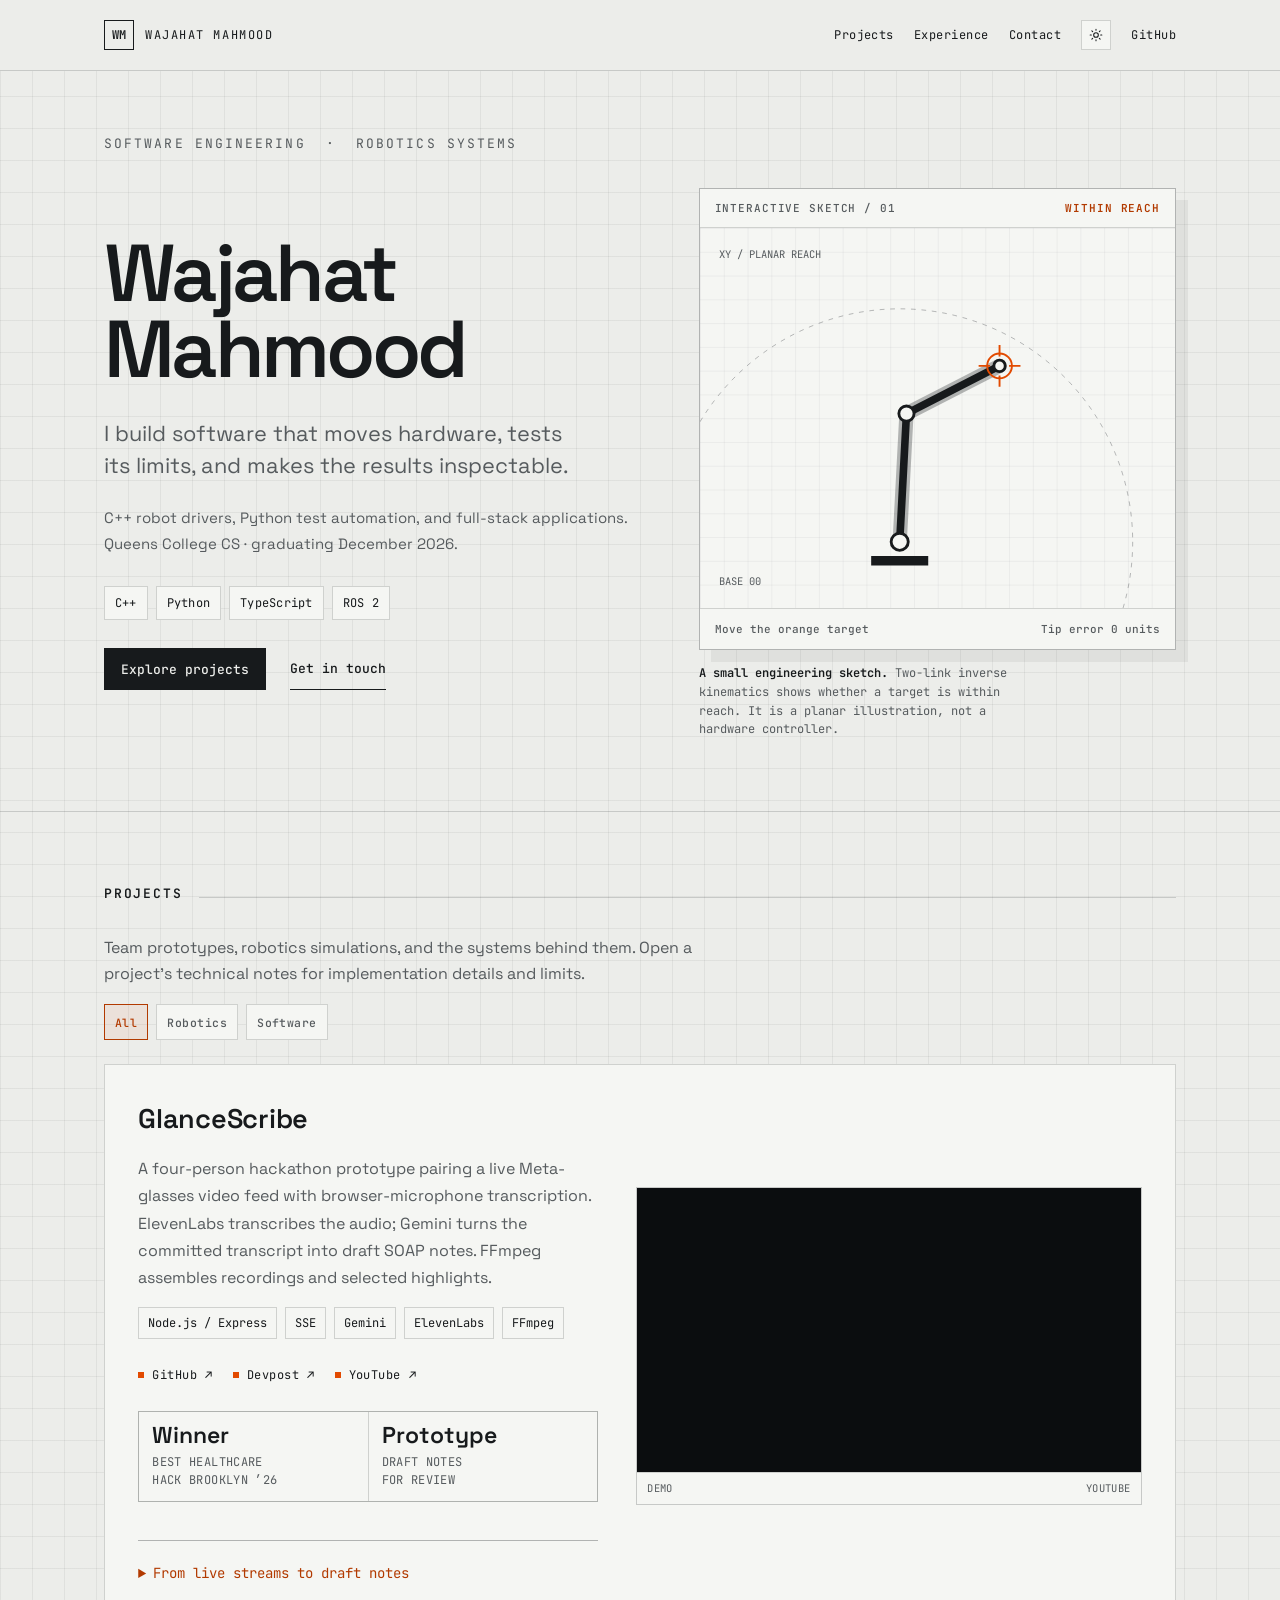
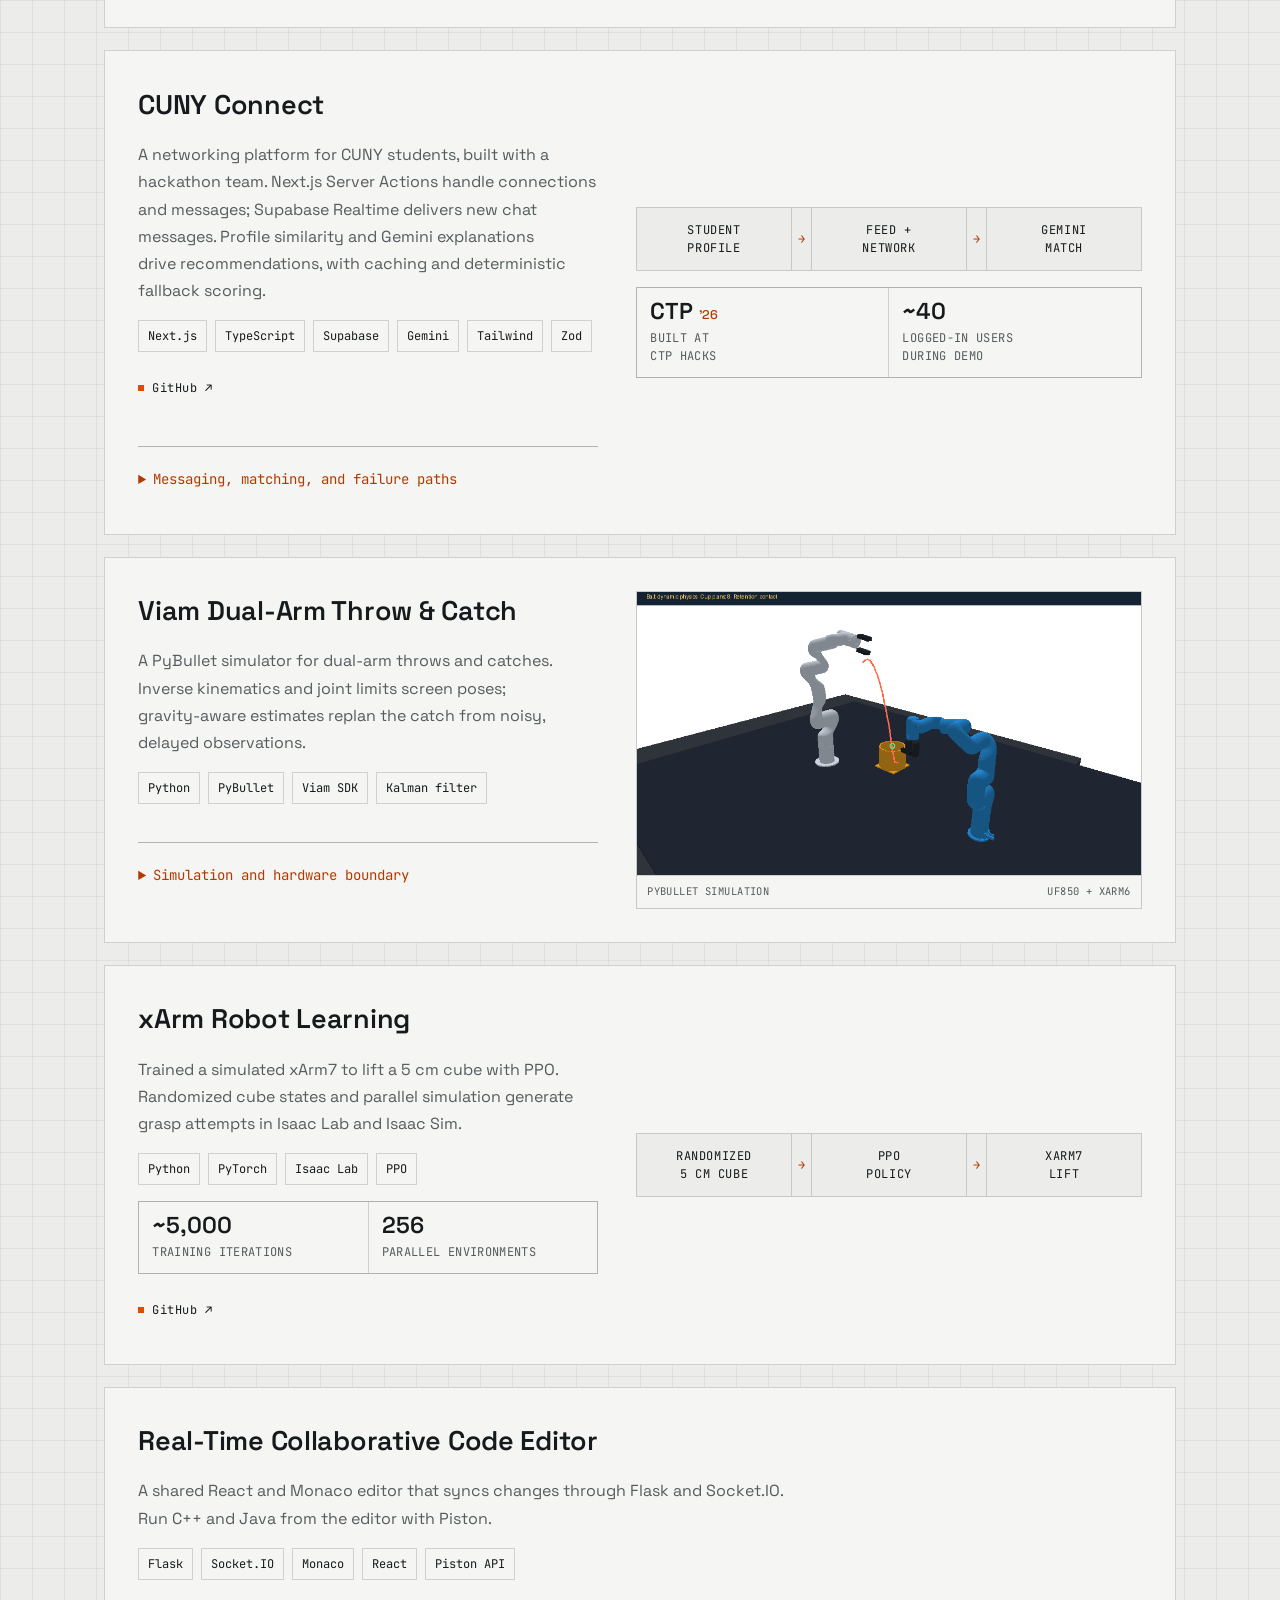
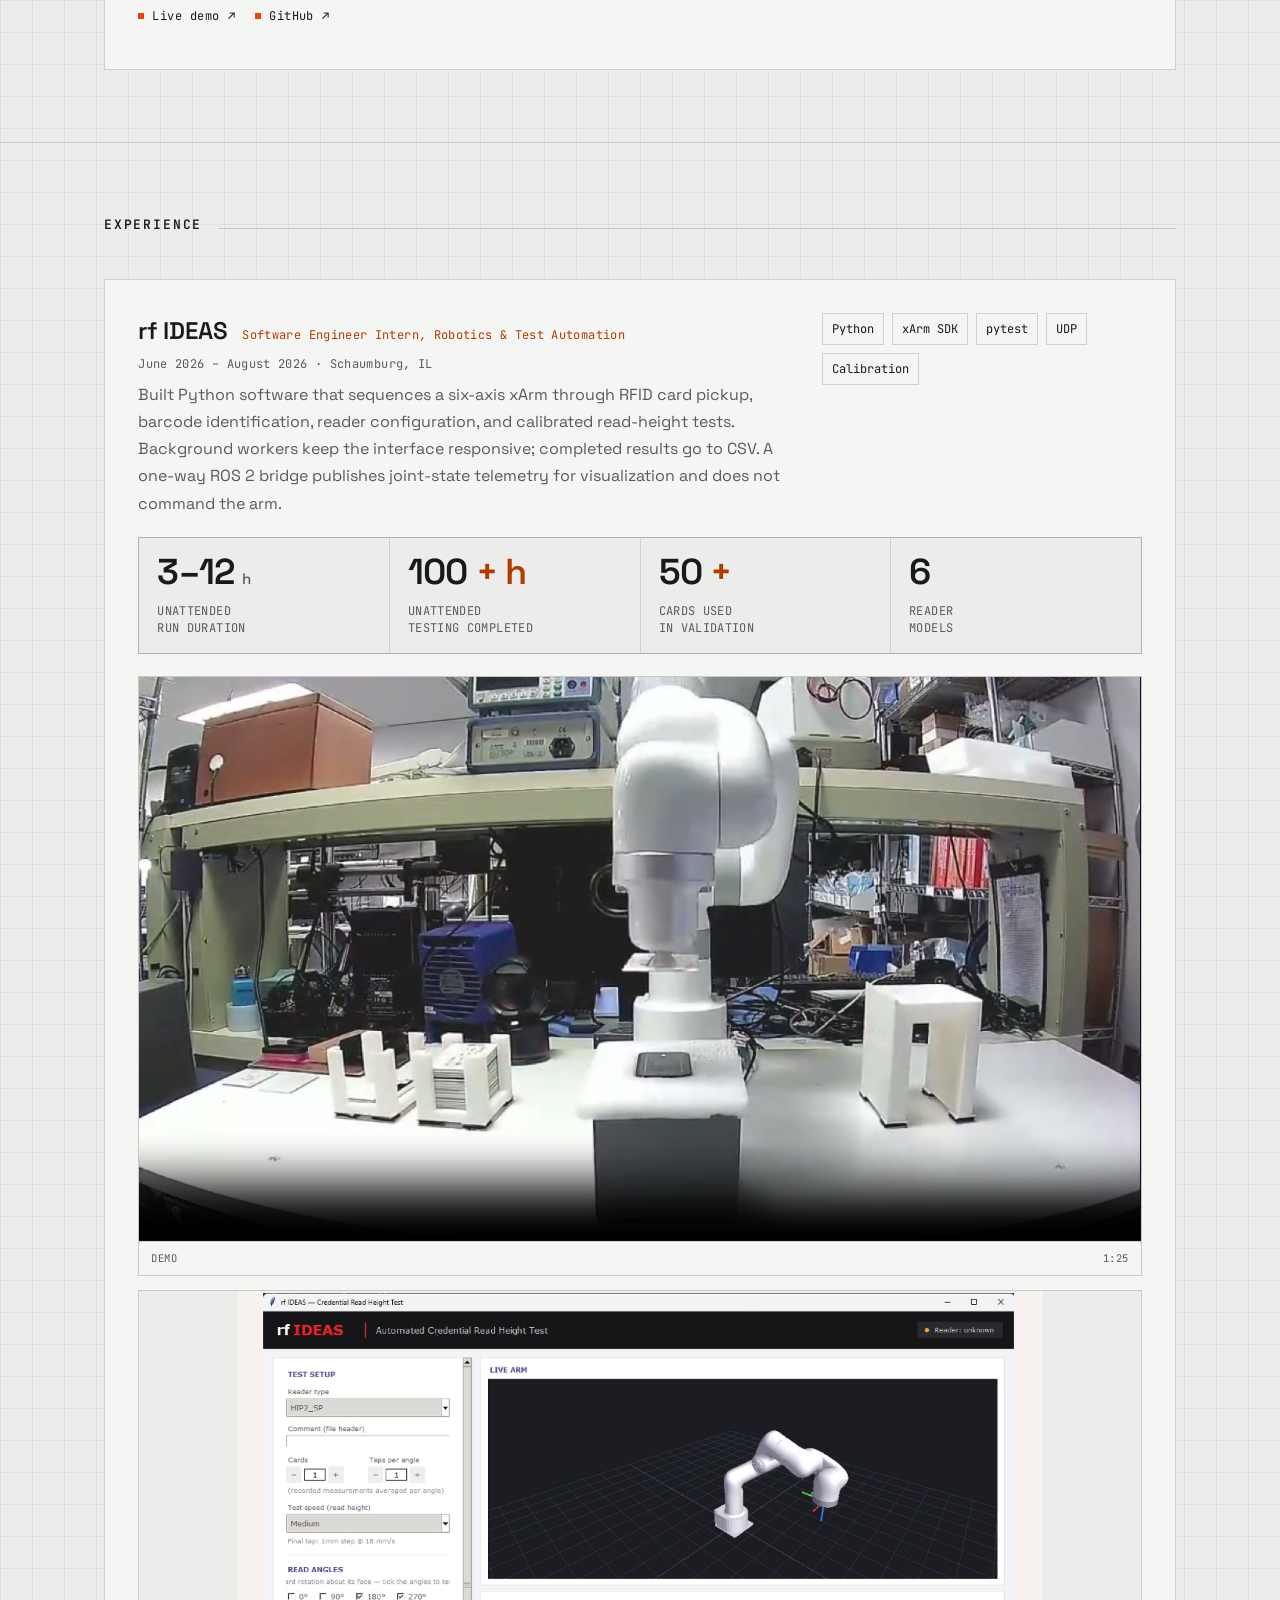
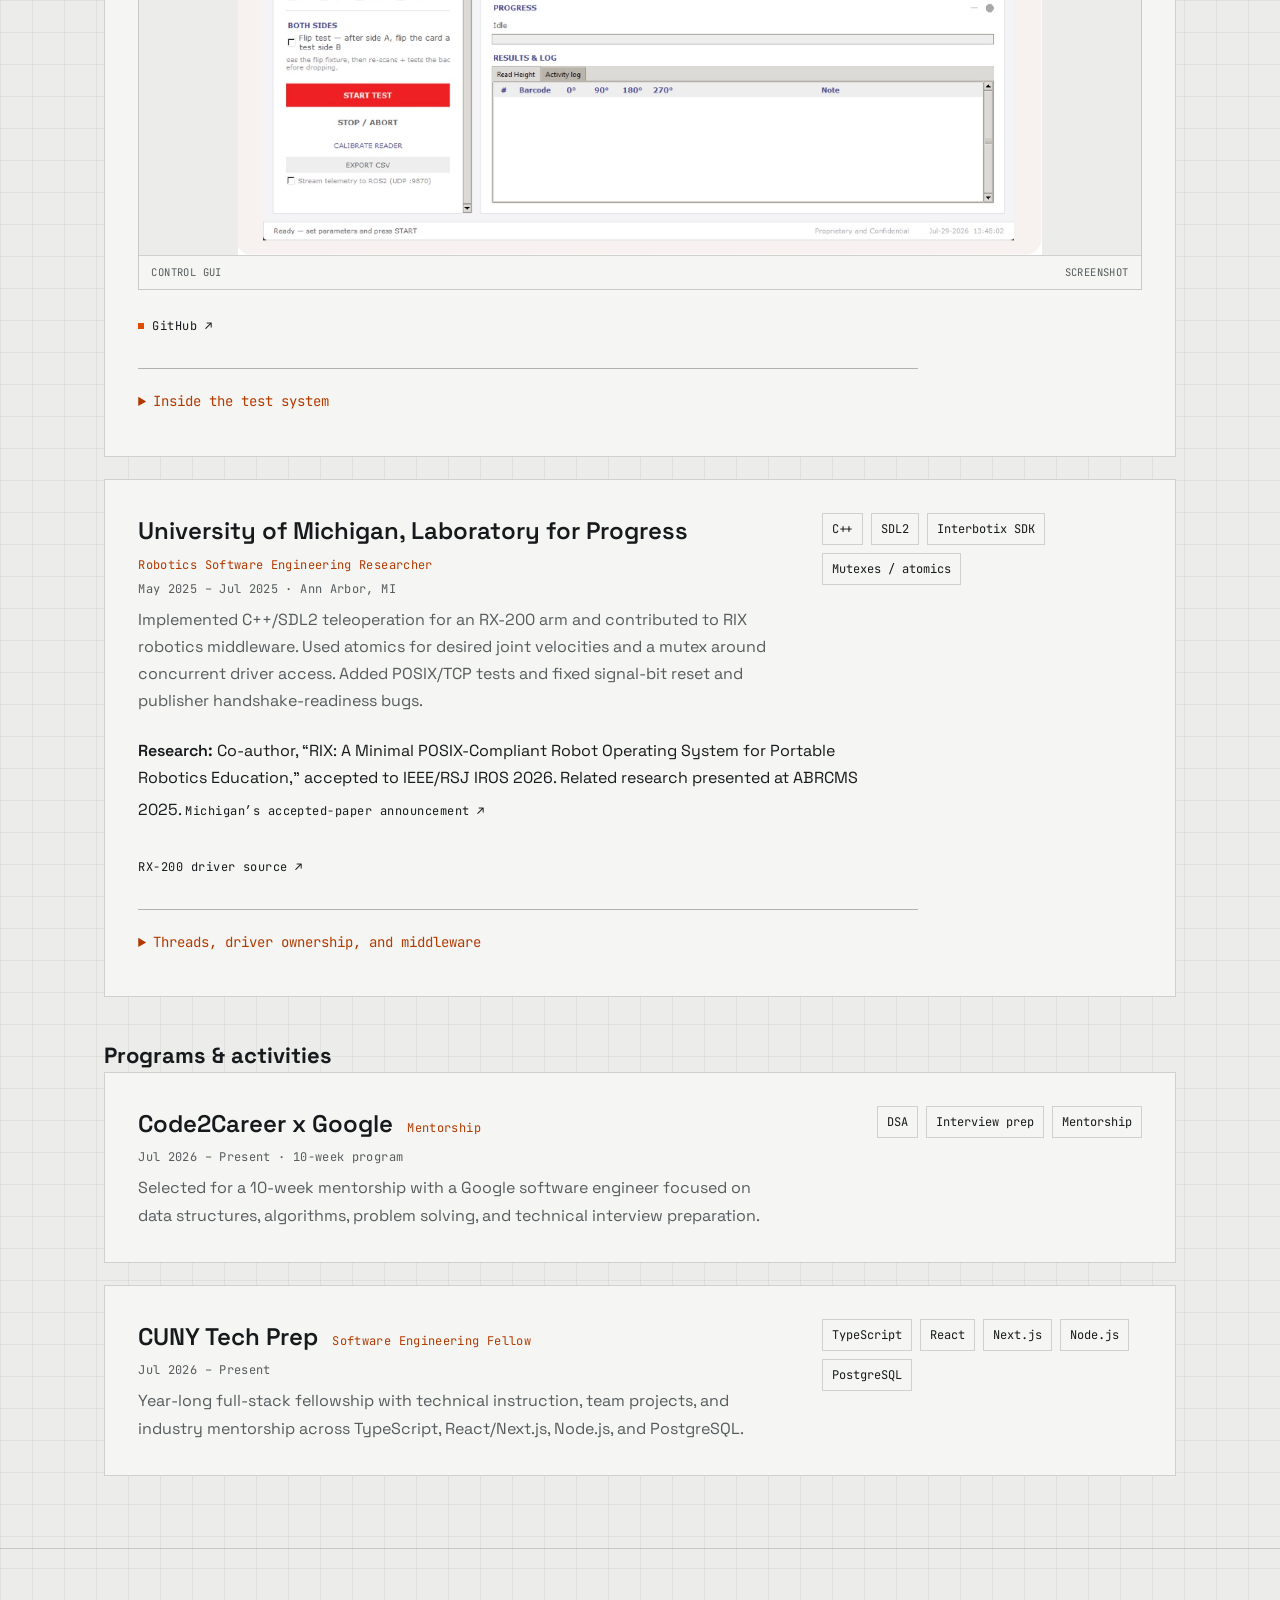
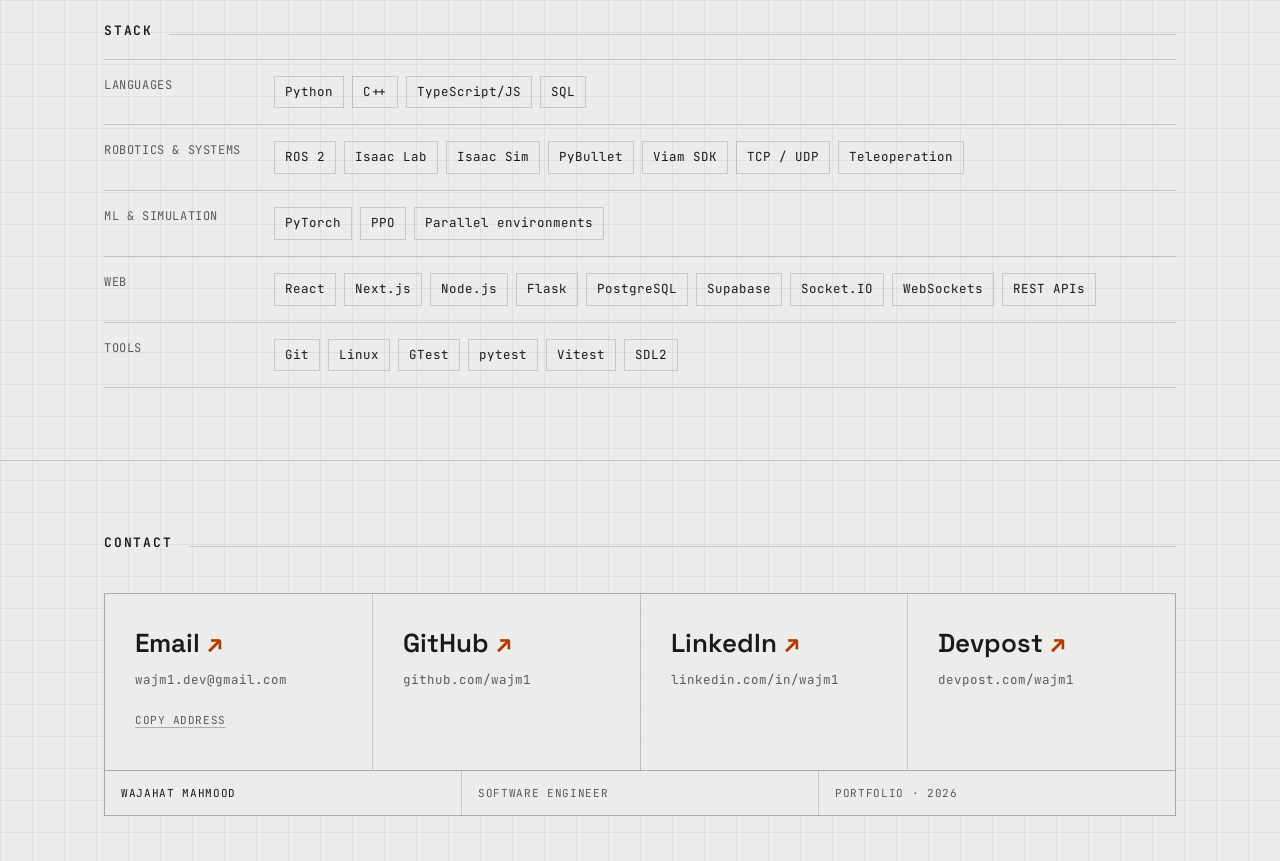
==== commit 0b0e621f: "Restore interactive portfolio character" ====
--- a/index.html
+++ b/index.html
@@ -91,6 +91,8 @@
 body{
   margin:0;
   background:var(--paper);
+  background-image:linear-gradient(var(--faint) 1px,transparent 1px),linear-gradient(90deg,var(--faint) 1px,transparent 1px);
+  background-size:32px 32px;
   color:var(--ink);
   font-family:var(--grot);
   line-height:1.5;
@@ -169,13 +171,36 @@
   margin-bottom:clamp(20px,3vw,34px);
 }
 
-.name{font-weight:600;font-size:clamp(40px,7vw,74px);line-height:1;letter-spacing:-.035em}
-.lede{max-width:55ch;margin-top:clamp(20px,3vw,30px);font-size:clamp(16px,1.5vw,19px);color:var(--ink-70);text-wrap:pretty}
+.hero-grid{display:grid;grid-template-columns:minmax(0,1fr) minmax(340px,.9fr);gap:clamp(28px,5vw,72px);align-items:center}
+.name{font-weight:600;font-size:clamp(48px,6.3vw,86px);line-height:.94;letter-spacing:-.045em}
+.lede{max-width:34ch;margin-top:clamp(20px,3vw,30px);font-size:clamp(18px,1.7vw,22px);color:var(--ink-70);text-wrap:pretty}
 .tags{display:flex;flex-wrap:wrap;gap:8px;margin-top:clamp(22px,3vw,30px)}
 .tag{
   font-family:var(--mono);font-size:12px;letter-spacing:.02em;color:var(--ink);
   border:1px solid var(--line);padding:7px 10px;background:var(--panel);
 }
+.hero-actions{display:flex;gap:12px 24px;flex-wrap:wrap;align-items:center;margin-top:28px}
+.hero-actions a{display:inline-flex;align-items:center;min-height:42px;font:500 13px var(--mono);border-bottom:1px solid var(--ink)}
+.hero-actions a:first-child{background:var(--ink);color:var(--paper);padding:10px 16px;border:1px solid var(--ink)}
+.hero-actions a:first-child:hover{background:var(--accent-ink);border-color:var(--accent-ink);color:#fff}
+.hero-actions a:last-child:hover{border-color:var(--accent-ink)}
+.arm-demo{border:1px solid var(--line-2);background:var(--panel);min-width:0;box-shadow:12px 12px 0 var(--faint)}
+.arm-top,.arm-foot{display:flex;justify-content:space-between;gap:12px;padding:12px 15px;font:500 11px var(--mono);letter-spacing:.08em;text-transform:uppercase;color:var(--ink-70)}
+.arm-top{border-bottom:1px solid var(--line)}
+.arm-top strong{color:var(--accent-ink)}
+.arm-foot{border-top:1px solid var(--line);letter-spacing:0;text-transform:none;line-height:1.5}
+.arm-stage{display:block;width:100%;height:auto;aspect-ratio:5/4;touch-action:none;cursor:crosshair}
+.arm-stage .grid-line{stroke:var(--line);stroke-width:.6}
+.arm-stage .reach-ring{stroke:var(--line-2);stroke-dasharray:5 6;fill:none}
+.arm-stage .link-shadow{stroke:var(--line-2);stroke-width:15;stroke-linecap:round}
+.arm-stage .link-body{stroke:var(--ink);stroke-width:8;stroke-linecap:round}
+.arm-stage .joint{fill:var(--panel);stroke:var(--ink);stroke-width:3}
+.arm-stage .target{fill:none;stroke:var(--accent);stroke-width:2}
+.arm-stage .base{fill:var(--ink)}
+.arm-stage text{font:11px var(--mono);fill:var(--ink-70)}
+.arm-caption{font:12px/1.55 var(--mono);color:var(--ink-70);margin:14px 0 0;max-width:45ch}
+.arm-caption strong{color:var(--ink)}
+.work-intro{max-width:62ch;margin:-12px 0 28px;color:var(--ink-70);font-size:16px;line-height:1.6}
 
 /* --- Selected work -------------------------------------------------------- */
 /* Flex column of full-width rows. Each row = copy | visual. */
@@ -380,6 +405,8 @@
 
 /* Below this width the copy/visual split gets too cramped, so rows stack. */
 @media (max-width:880px){
+  .hero-grid{grid-template-columns:1fr}
+  .hero-visual{max-width:620px}
   .work-row{flex-direction:column !important;gap:18px}
   .work-copy,.work-visual{max-width:none;flex:1 1 auto}
   .work-desc,.card-desc{max-width:none}
@@ -388,6 +415,9 @@
 }
 
 @media (max-width:720px){
+  .hero{padding-top:38px}
+  .hero-grid{gap:34px}
+  .arm-demo{box-shadow:6px 6px 0 var(--faint)}
   /* Section titles + notes stack so they never fight for one row */
   .section-head{
     display:grid;
@@ -547,10 +577,38 @@
 
   <section class="hero">
     <div class="wrap">
-      <p class="eyebrow">Software engineer</p>
-      <h1 class="name">Wajahat Mahmood</h1>
-      <p class="lede">I build web apps, test automation, and robot control software.</p>
-      <p class="hero-note">Queens College &middot; BA in Computer Science &middot; December 2026</p>
+      <p class="eyebrow">Software engineering &nbsp;&middot;&nbsp; Robotics systems</p>
+      <div class="hero-grid">
+        <div>
+          <h1 class="name">Wajahat<br>Mahmood</h1>
+          <p class="lede">I build software that moves hardware, tests its limits, and makes the results inspectable.</p>
+          <p class="hero-note">C++ robot drivers, Python test automation, and full-stack applications. Queens College CS &middot; graduating December 2026.</p>
+          <div class="tags" aria-label="Core technologies">
+            <span class="tag">C++</span><span class="tag">Python</span><span class="tag">TypeScript</span><span class="tag">ROS 2</span>
+          </div>
+          <div class="hero-actions"><a href="#work">Explore projects</a><a href="#contact">Get in touch</a></div>
+        </div>
+        <div class="hero-visual">
+          <div class="arm-demo">
+            <div class="arm-top"><span>Interactive sketch / 01</span><strong id="arm-status" role="status">Within reach</strong></div>
+            <svg id="arm-stage" class="arm-stage" viewBox="0 0 500 400" tabindex="0" role="img" aria-label="Interactive two-link arm. Drag or tap to move the orange target. Focus and use arrow keys to move it. Home resets it.">
+              <defs><pattern id="arm-grid" width="25" height="25" patternUnits="userSpaceOnUse"><path class="grid-line" d="M 25 0 L 0 0 0 25" fill="none"/></pattern></defs>
+              <rect width="500" height="400" fill="url(#arm-grid)"/>
+              <circle class="reach-ring" cx="210" cy="330" r="245"/>
+              <path d="M180 345 H240 V355 H180 Z" class="base"/>
+              <line id="arm-upper-shadow" class="link-shadow" x1="210" y1="330" x2="170" y2="185"/>
+              <line id="arm-lower-shadow" class="link-shadow" x1="170" y1="185" x2="315" y2="145"/>
+              <line id="arm-upper" class="link-body" x1="210" y1="330" x2="170" y2="185"/>
+              <line id="arm-lower" class="link-body" x1="170" y1="185" x2="315" y2="145"/>
+              <circle class="joint" cx="210" cy="330" r="9"/><circle id="arm-elbow" class="joint" cx="170" cy="185" r="8"/><circle id="arm-tip" class="joint" cx="315" cy="145" r="6"/>
+              <g id="arm-target" class="target" transform="translate(315 145)"><circle r="13"/><path d="M-22 0h12m20 0h12M0-22v12m0 20v12"/></g>
+              <text x="20" y="32">XY / PLANAR REACH</text><text x="20" y="375">BASE 00</text>
+            </svg>
+            <div class="arm-foot"><span>Move the orange target</span><span id="arm-readout">Tip error 0 units</span></div>
+          </div>
+          <p class="arm-caption"><strong>A small engineering sketch.</strong> Two-link inverse kinematics shows whether a target is within reach. It is a planar illustration, not a hardware controller.</p>
+        </div>
+      </div>
     </div>
   </section>
 
@@ -560,6 +618,7 @@
         <h2>Projects</h2>
         <span class="rule" aria-hidden="true"></span>
       </div>
+      <p class="work-intro">Team prototypes, robotics simulations, and the systems behind them. Open a project’s technical notes for implementation details and limits.</p>
 
       <div class="project-filters" role="group" aria-label="Filter projects">
         <button type="button" class="project-filter" data-filter="all" aria-pressed="true">All</button>
@@ -648,23 +707,6 @@
           </div>
         </article>
 
-        <!-- Project 4 - Real-Time Collaborative Code Editor -->
-        <article class="work-row" id="editor" data-category="software">
-          <div class="work-copy">
-            <div class="work-head">
-              <h3 class="work-title">Real-Time Collaborative Code Editor</h3>
-            </div>
-            <p class="work-desc">A shared React and Monaco editor that syncs changes through Flask and Socket.IO. Run C++ and Java from the editor with Piston.</p>
-            <div class="chips">
-              <span class="chip">Flask</span><span class="chip">Socket.IO</span><span class="chip">Monaco</span><span class="chip">React</span><span class="chip">Piston API</span>
-            </div>
-            <div class="links">
-              <a class="link" href="https://wajm1.github.io/Code-Interview-Platform/" target="_blank" rel="noopener"><span class="sq" aria-hidden="true"></span>Live demo <span aria-hidden="true">&#8599;</span></a>
-              <a class="link" href="https://github.com/wajm1/Code-Interview-Platform" target="_blank" rel="noopener"><span class="sq" aria-hidden="true"></span>GitHub <span aria-hidden="true">&#8599;</span></a>
-            </div>
-          </div>
-        </article>
-
         <article class="work-row" data-category="robotics">
           <div class="work-copy">
             <div class="work-head">
@@ -713,6 +755,23 @@
               <div class="step">PPO<br>policy</div>
               <div class="arrow" aria-hidden="true">&rarr;</div>
               <div class="step">xArm7<br>lift</div>
+            </div>
+          </div>
+        </article>
+
+        <!-- Collaborative code editor -->
+        <article class="work-row" id="editor" data-category="software">
+          <div class="work-copy">
+            <div class="work-head">
+              <h3 class="work-title">Real-Time Collaborative Code Editor</h3>
+            </div>
+            <p class="work-desc">A shared React and Monaco editor that syncs changes through Flask and Socket.IO. Run C++ and Java from the editor with Piston.</p>
+            <div class="chips">
+              <span class="chip">Flask</span><span class="chip">Socket.IO</span><span class="chip">Monaco</span><span class="chip">React</span><span class="chip">Piston API</span>
+            </div>
+            <div class="links">
+              <a class="link" href="https://wajm1.github.io/Code-Interview-Platform/" target="_blank" rel="noopener"><span class="sq" aria-hidden="true"></span>Live demo <span aria-hidden="true">&#8599;</span></a>
+              <a class="link" href="https://github.com/wajm1/Code-Interview-Platform" target="_blank" rel="noopener"><span class="sq" aria-hidden="true"></span>GitHub <span aria-hidden="true">&#8599;</span></a>
             </div>
           </div>
         </article>
@@ -926,6 +985,68 @@
         project.hidden = filter !== 'all' && project.getAttribute('data-category') !== filter;
       });
     });
+  }
+
+  function initArmSketch() {
+    var svg = document.getElementById('arm-stage');
+    if (!svg) return;
+    var base = { x: 210, y: 330 }, upper = 135, lower = 110;
+    var target = { x: 315, y: 145 };
+    var upperLine = document.getElementById('arm-upper');
+    var lowerLine = document.getElementById('arm-lower');
+    var upperShadow = document.getElementById('arm-upper-shadow');
+    var lowerShadow = document.getElementById('arm-lower-shadow');
+    var elbowDot = document.getElementById('arm-elbow');
+    var tipDot = document.getElementById('arm-tip');
+    var targetMark = document.getElementById('arm-target');
+    var status = document.getElementById('arm-status');
+    var readout = document.getElementById('arm-readout');
+    function line(el, x1, y1, x2, y2) {
+      el.setAttribute('x1', x1); el.setAttribute('y1', y1);
+      el.setAttribute('x2', x2); el.setAttribute('y2', y2);
+    }
+    function draw() {
+      var dx = target.x - base.x, dy = target.y - base.y;
+      var distance = Math.hypot(dx, dy);
+      var reach = upper + lower;
+      var solvedDistance = Math.max(Math.abs(upper - lower), Math.min(distance, reach));
+      var heading = Math.atan2(dy, dx);
+      var offset = Math.acos(Math.max(-1, Math.min(1,
+        (upper * upper + solvedDistance * solvedDistance - lower * lower) / (2 * upper * solvedDistance))));
+      var elbow = { x: base.x + upper * Math.cos(heading - offset), y: base.y + upper * Math.sin(heading - offset) };
+      var tip = { x: base.x + solvedDistance * Math.cos(heading), y: base.y + solvedDistance * Math.sin(heading) };
+      [upperLine, upperShadow].forEach(function (el) { line(el, base.x, base.y, elbow.x, elbow.y); });
+      [lowerLine, lowerShadow].forEach(function (el) { line(el, elbow.x, elbow.y, tip.x, tip.y); });
+      elbowDot.setAttribute('cx', elbow.x); elbowDot.setAttribute('cy', elbow.y);
+      tipDot.setAttribute('cx', tip.x); tipDot.setAttribute('cy', tip.y);
+      targetMark.setAttribute('transform', 'translate(' + target.x + ' ' + target.y + ')');
+      var error = Math.round(Math.hypot(target.x - tip.x, target.y - tip.y));
+      status.textContent = error > 1 ? 'Out of reach' : 'Within reach';
+      readout.textContent = 'Tip error ' + error + ' units';
+    }
+    function move(event) {
+      var point = svg.createSVGPoint(); point.x = event.clientX; point.y = event.clientY;
+      var local = point.matrixTransform(svg.getScreenCTM().inverse());
+      target.x = Math.max(22, Math.min(478, local.x));
+      target.y = Math.max(28, Math.min(365, local.y));
+      draw();
+    }
+    svg.addEventListener('pointerdown', function (event) { svg.setPointerCapture(event.pointerId); move(event); });
+    svg.addEventListener('pointermove', function (event) { if (svg.hasPointerCapture(event.pointerId)) move(event); });
+    svg.addEventListener('keydown', function (event) {
+      var step = event.shiftKey ? 20 : 8;
+      if (event.key === 'ArrowLeft') target.x -= step;
+      else if (event.key === 'ArrowRight') target.x += step;
+      else if (event.key === 'ArrowUp') target.y -= step;
+      else if (event.key === 'ArrowDown') target.y += step;
+      else if (event.key === 'Home') target = { x: 315, y: 145 };
+      else return;
+      event.preventDefault();
+      target.x = Math.max(22, Math.min(478, target.x));
+      target.y = Math.max(28, Math.min(365, target.y));
+      draw();
+    });
+    draw();
   }
 
   /* ==========================================================================
@@ -961,6 +1082,7 @@
   function boot() {
     try { initThemeToggle(); } catch (e) {}
     try { initProjectFilters(); } catch (e) {}
+    try { initArmSketch(); } catch (e) {}
     try { initCopyEmail(); } catch (e) {}
   }
   if (document.readyState === 'loading') document.addEventListener('DOMContentLoaded', boot);
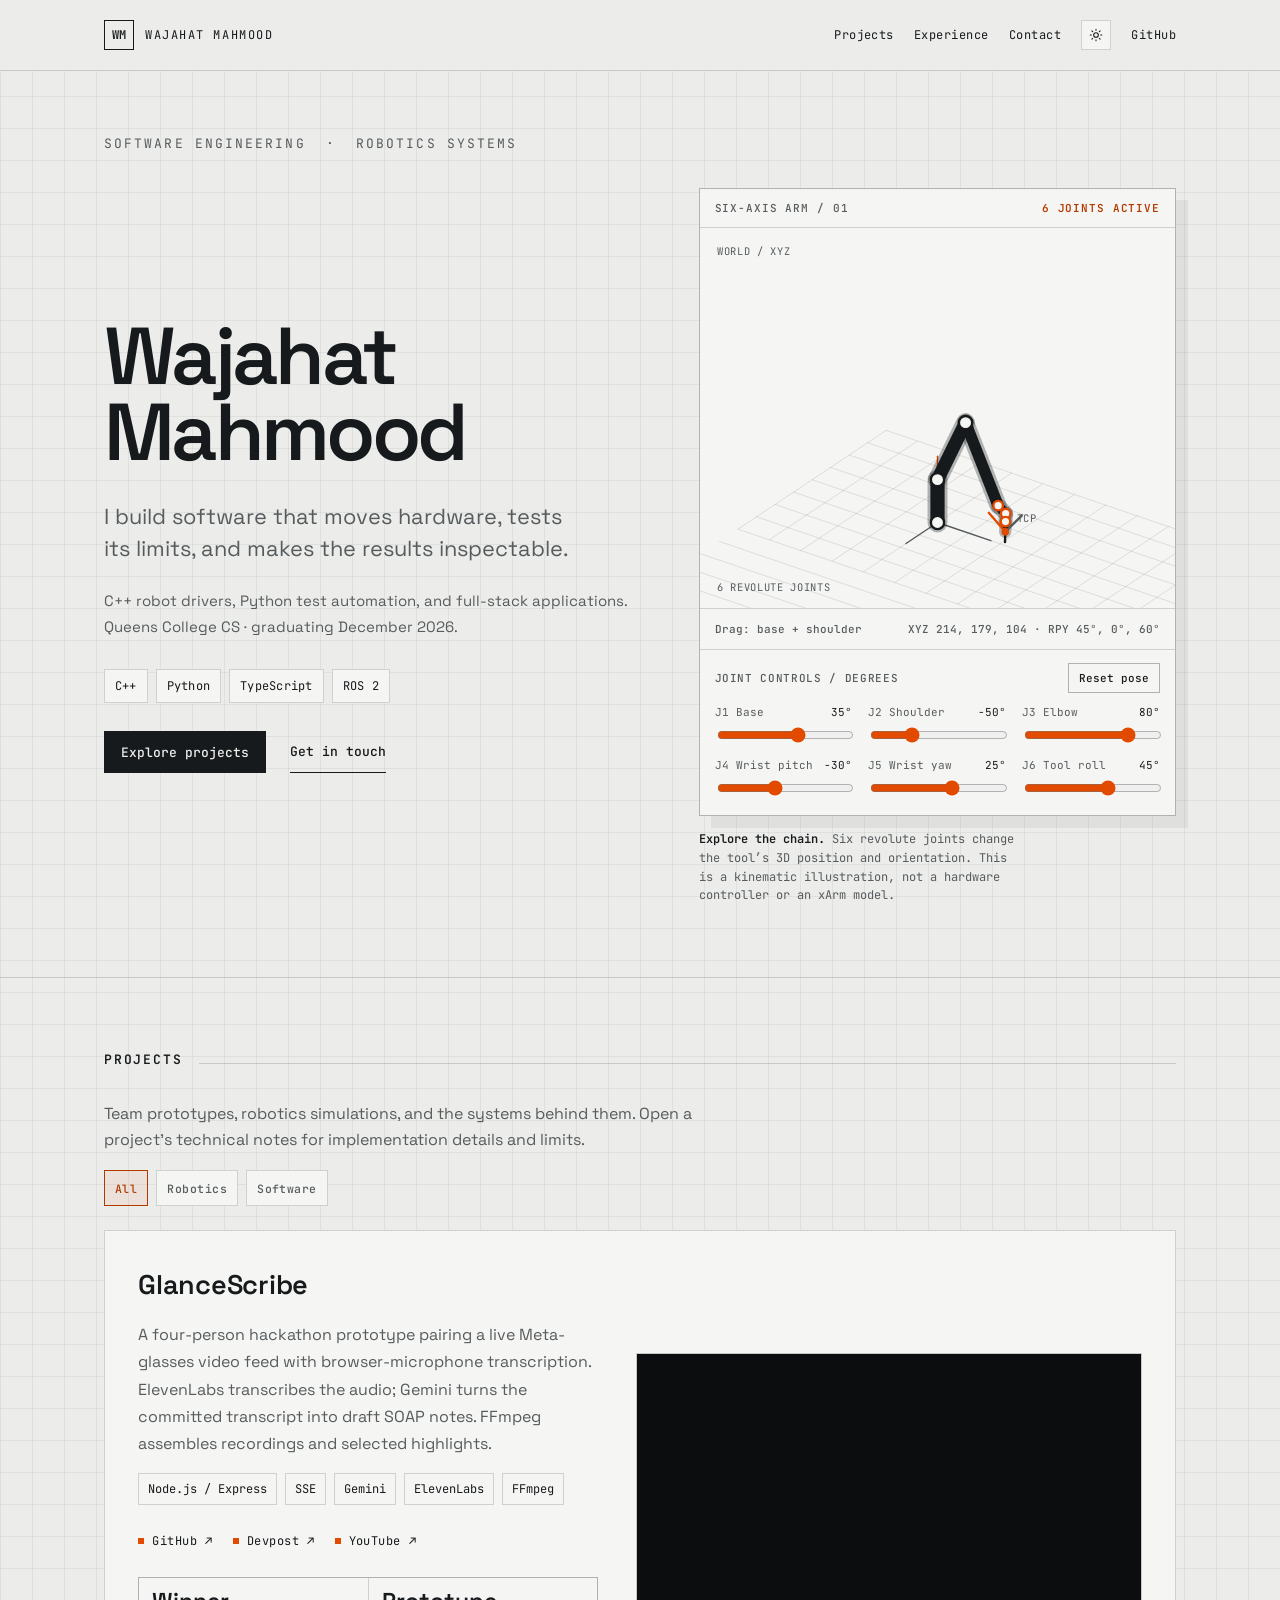
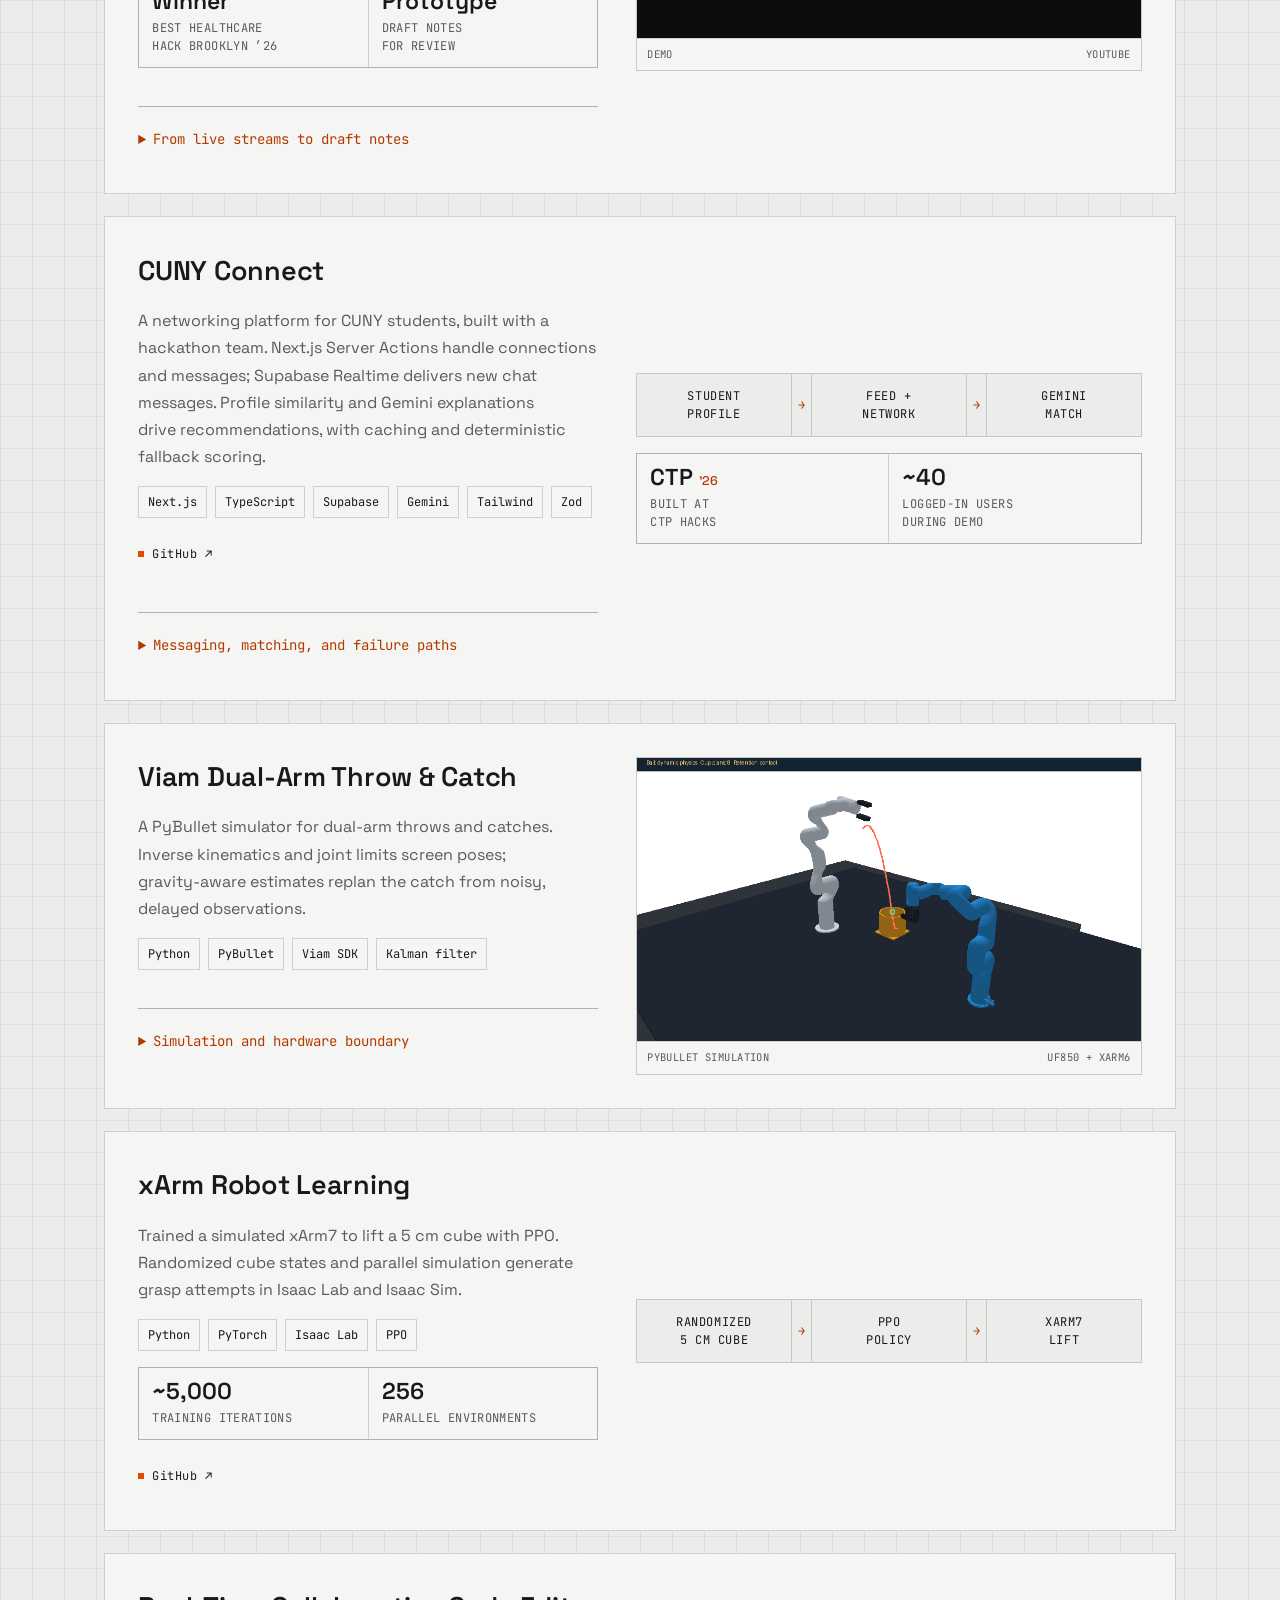
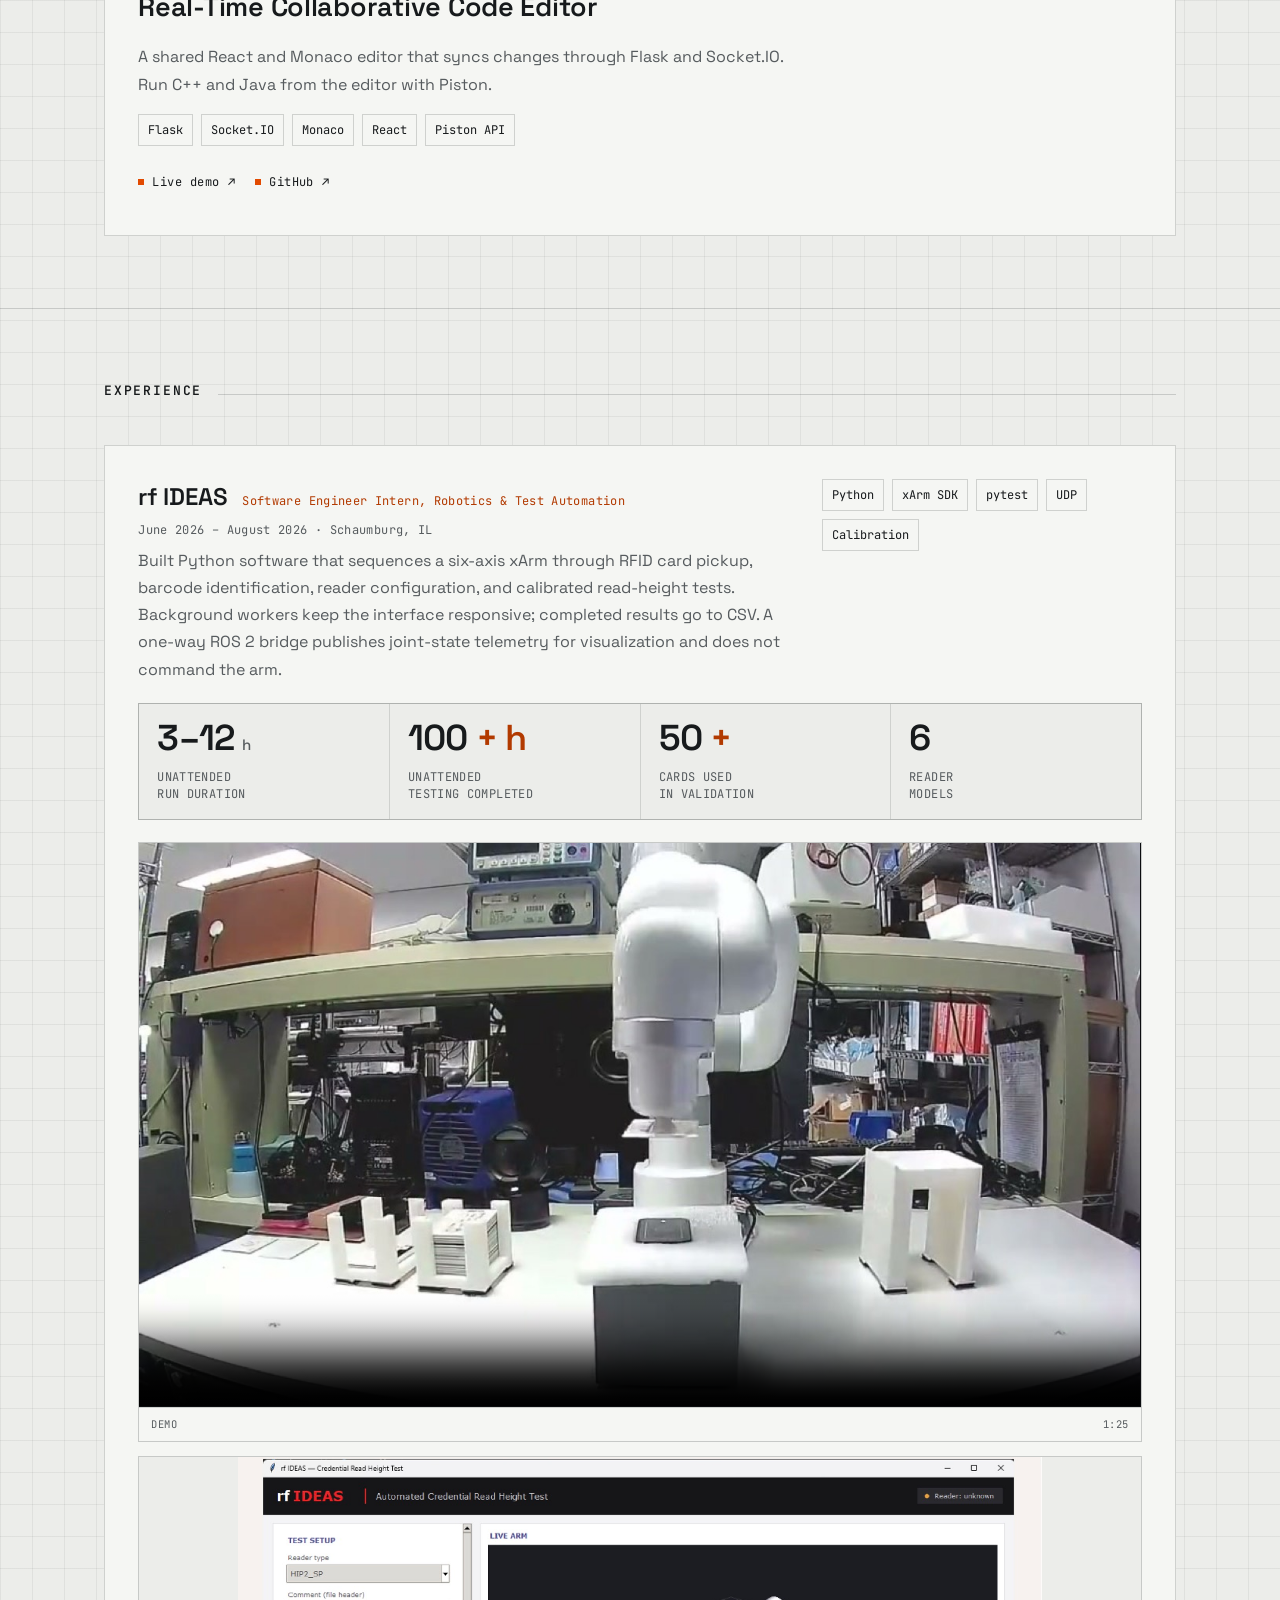
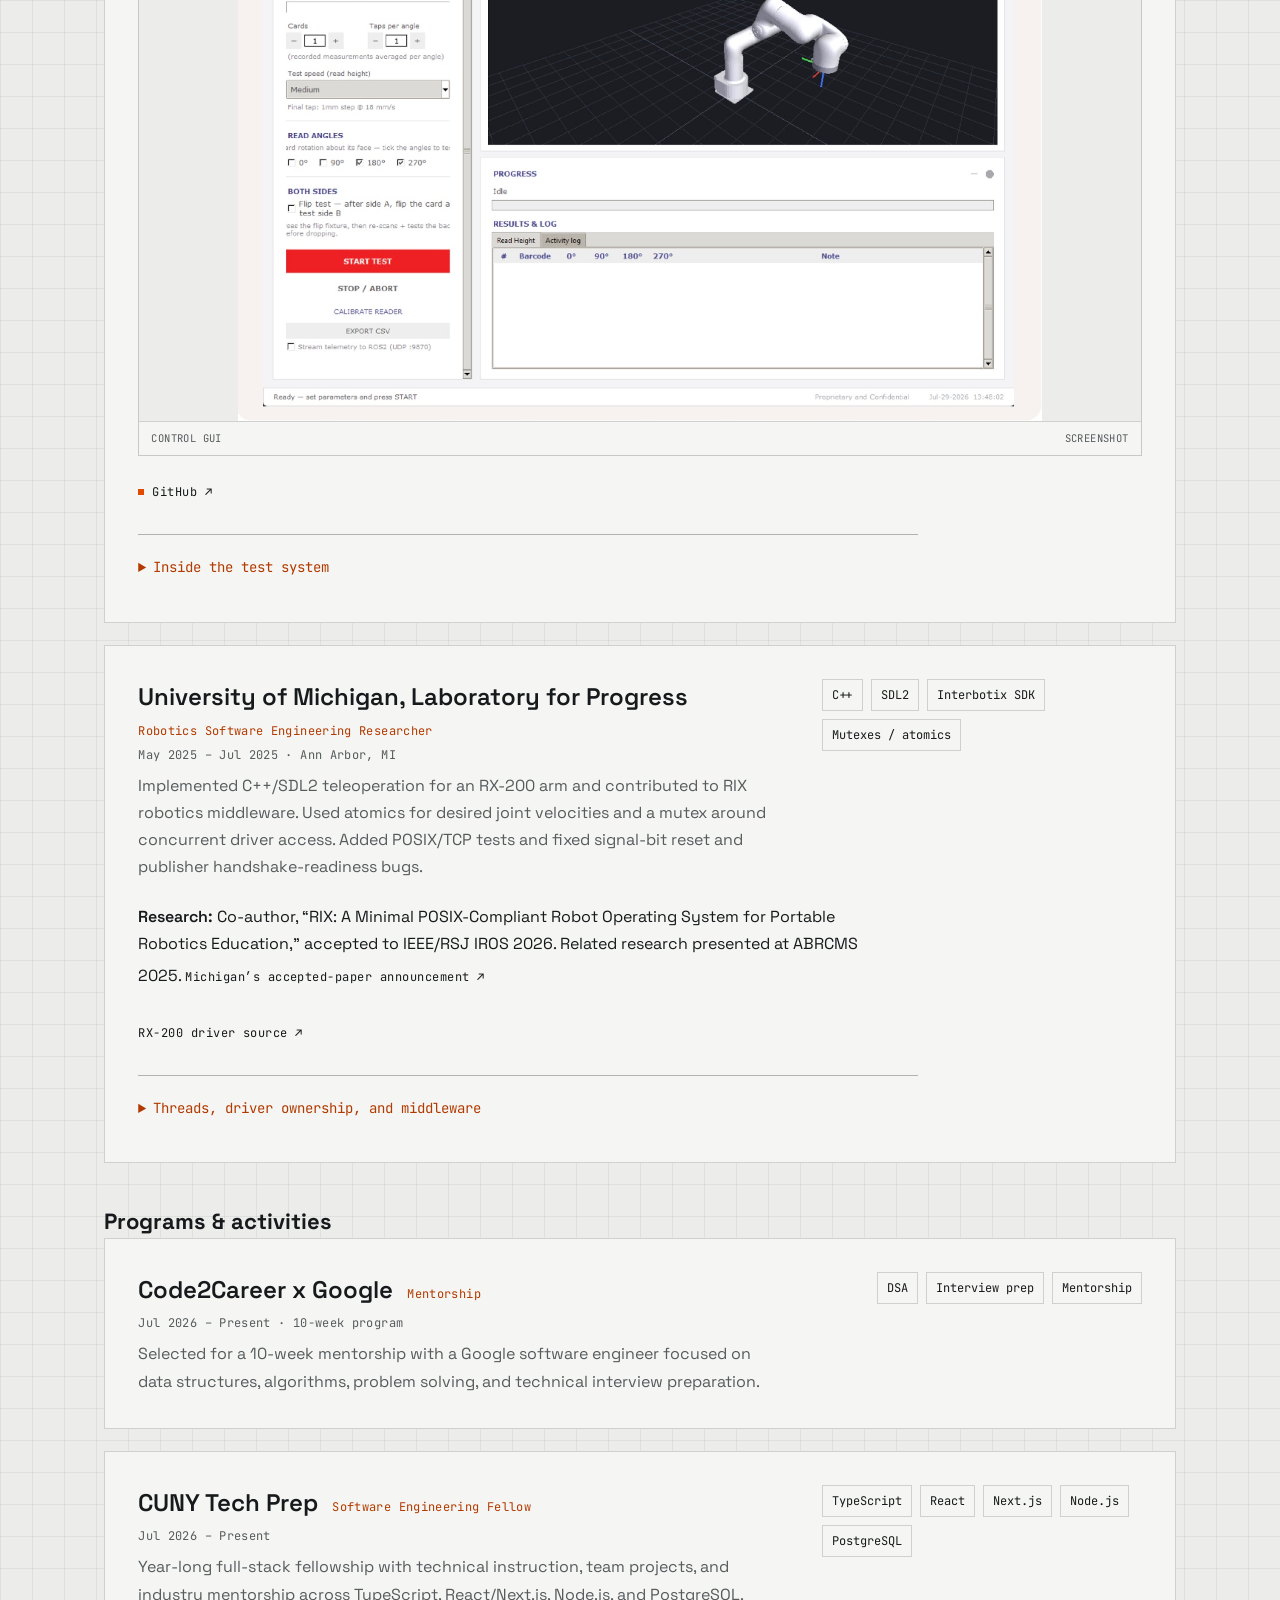
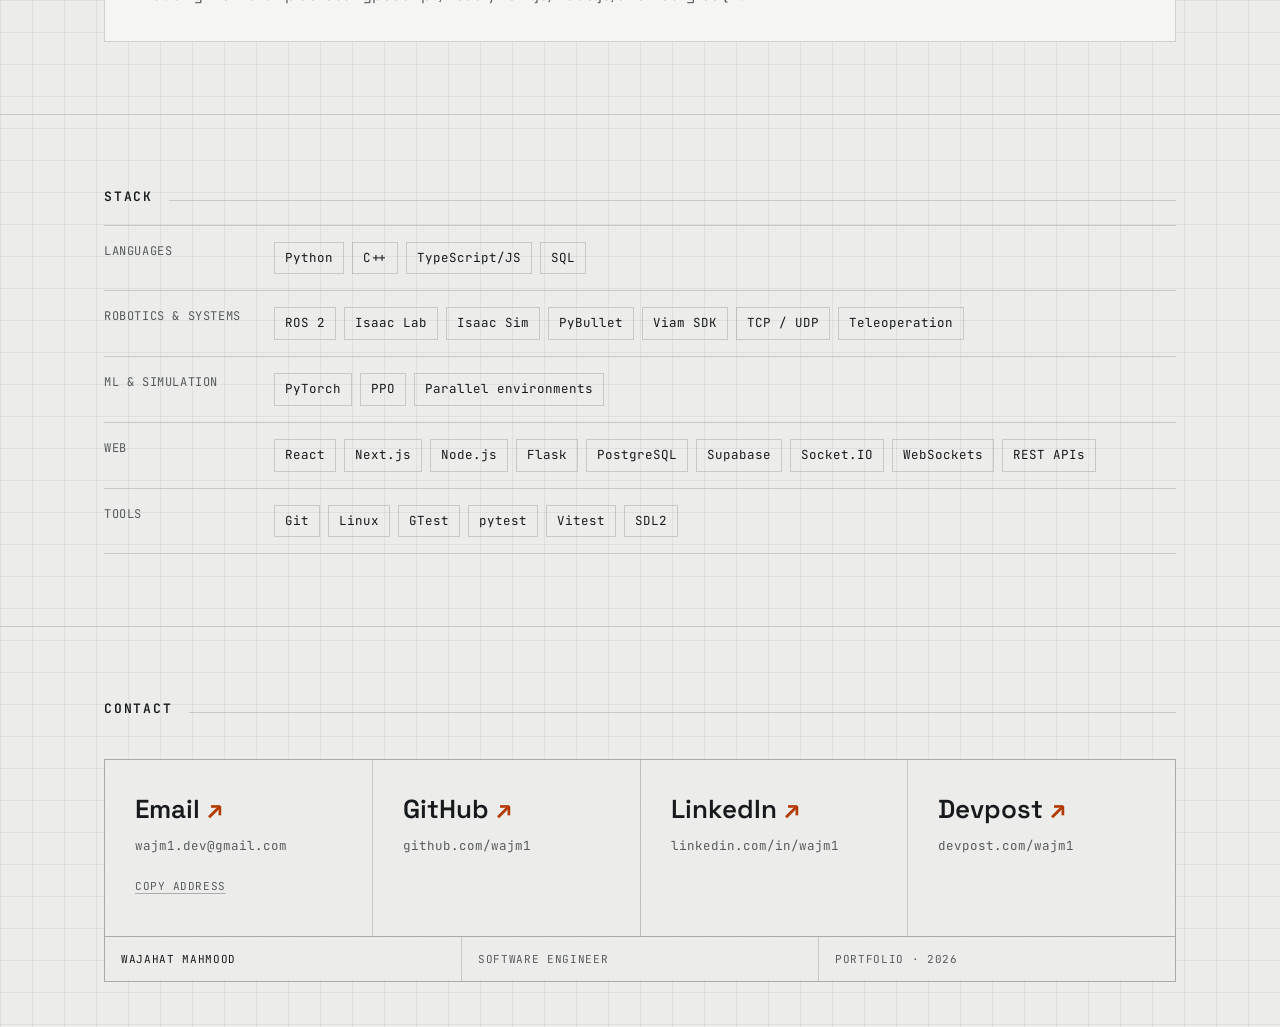
==== commit 7924a50b: "Replace planar hero sketch with six-joint arm" ====
--- a/index.html
+++ b/index.html
@@ -188,16 +188,17 @@
 .arm-top,.arm-foot{display:flex;justify-content:space-between;gap:12px;padding:12px 15px;font:500 11px var(--mono);letter-spacing:.08em;text-transform:uppercase;color:var(--ink-70)}
 .arm-top{border-bottom:1px solid var(--line)}
 .arm-top strong{color:var(--accent-ink)}
-.arm-foot{border-top:1px solid var(--line);letter-spacing:0;text-transform:none;line-height:1.5}
-.arm-stage{display:block;width:100%;height:auto;aspect-ratio:5/4;touch-action:none;cursor:crosshair}
-.arm-stage .grid-line{stroke:var(--line);stroke-width:.6}
-.arm-stage .reach-ring{stroke:var(--line-2);stroke-dasharray:5 6;fill:none}
-.arm-stage .link-shadow{stroke:var(--line-2);stroke-width:15;stroke-linecap:round}
-.arm-stage .link-body{stroke:var(--ink);stroke-width:8;stroke-linecap:round}
-.arm-stage .joint{fill:var(--panel);stroke:var(--ink);stroke-width:3}
-.arm-stage .target{fill:none;stroke:var(--accent);stroke-width:2}
-.arm-stage .base{fill:var(--ink)}
-.arm-stage text{font:11px var(--mono);fill:var(--ink-70)}
+.arm-foot{border-top:1px solid var(--line);letter-spacing:0;text-transform:none;line-height:1.5;flex-wrap:wrap}
+.arm-stage{display:block;width:100%;height:auto;aspect-ratio:5/4;touch-action:none;cursor:grab}
+.arm-stage:active{cursor:grabbing}
+.arm-controls{border-top:1px solid var(--line);padding:13px 15px 15px}
+.arm-controls-head{display:flex;align-items:center;justify-content:space-between;gap:12px;margin-bottom:12px;font:500 11px var(--mono);letter-spacing:.06em;text-transform:uppercase;color:var(--ink-70)}
+.arm-reset{border:1px solid var(--line-2);background:var(--panel);color:var(--ink);padding:7px 10px;font:500 11px var(--mono);cursor:pointer}
+.arm-reset:hover{color:var(--accent-ink);border-color:var(--accent-ink)}
+.joint-controls{display:grid;grid-template-columns:repeat(3,minmax(0,1fr));gap:11px 16px}
+.joint-control{display:grid;grid-template-columns:1fr auto;gap:4px 6px;align-items:center;font:11px var(--mono);color:var(--ink-70)}
+.joint-control output{color:var(--ink);font-variant-numeric:tabular-nums}
+.joint-control input{grid-column:1/-1;width:100%;accent-color:var(--accent);cursor:pointer;min-height:20px}
 .arm-caption{font:12px/1.55 var(--mono);color:var(--ink-70);margin:14px 0 0;max-width:45ch}
 .arm-caption strong{color:var(--ink)}
 .work-intro{max-width:62ch;margin:-12px 0 28px;color:var(--ink-70);font-size:16px;line-height:1.6}
@@ -418,6 +419,7 @@
   .hero{padding-top:38px}
   .hero-grid{gap:34px}
   .arm-demo{box-shadow:6px 6px 0 var(--faint)}
+  .joint-controls{grid-template-columns:repeat(2,minmax(0,1fr))}
   /* Section titles + notes stack so they never fight for one row */
   .section-head{
     display:grid;
@@ -590,23 +592,22 @@
         </div>
         <div class="hero-visual">
           <div class="arm-demo">
-            <div class="arm-top"><span>Interactive sketch / 01</span><strong id="arm-status" role="status">Within reach</strong></div>
-            <svg id="arm-stage" class="arm-stage" viewBox="0 0 500 400" tabindex="0" role="img" aria-label="Interactive two-link arm. Drag or tap to move the orange target. Focus and use arrow keys to move it. Home resets it.">
-              <defs><pattern id="arm-grid" width="25" height="25" patternUnits="userSpaceOnUse"><path class="grid-line" d="M 25 0 L 0 0 0 25" fill="none"/></pattern></defs>
-              <rect width="500" height="400" fill="url(#arm-grid)"/>
-              <circle class="reach-ring" cx="210" cy="330" r="245"/>
-              <path d="M180 345 H240 V355 H180 Z" class="base"/>
-              <line id="arm-upper-shadow" class="link-shadow" x1="210" y1="330" x2="170" y2="185"/>
-              <line id="arm-lower-shadow" class="link-shadow" x1="170" y1="185" x2="315" y2="145"/>
-              <line id="arm-upper" class="link-body" x1="210" y1="330" x2="170" y2="185"/>
-              <line id="arm-lower" class="link-body" x1="170" y1="185" x2="315" y2="145"/>
-              <circle class="joint" cx="210" cy="330" r="9"/><circle id="arm-elbow" class="joint" cx="170" cy="185" r="8"/><circle id="arm-tip" class="joint" cx="315" cy="145" r="6"/>
-              <g id="arm-target" class="target" transform="translate(315 145)"><circle r="13"/><path d="M-22 0h12m20 0h12M0-22v12m0 20v12"/></g>
-              <text x="20" y="32">XY / PLANAR REACH</text><text x="20" y="375">BASE 00</text>
-            </svg>
-            <div class="arm-foot"><span>Move the orange target</span><span id="arm-readout">Tip error 0 units</span></div>
-          </div>
-          <p class="arm-caption"><strong>A small engineering sketch.</strong> Two-link inverse kinematics shows whether a target is within reach. It is a planar illustration, not a hardware controller.</p>
+            <div class="arm-top"><span>Six-axis arm / 01</span><strong id="arm-status">6 joints active</strong></div>
+            <canvas id="arm-stage" class="arm-stage" width="1000" height="800" role="img" aria-label="Interactive 3D six-joint robot arm. Adjust the six labeled joint sliders below, or drag the drawing to rotate the base and shoulder.">Your browser needs canvas to display the arm.</canvas>
+            <div class="arm-foot"><span>Drag: base + shoulder</span><span id="arm-readout" aria-live="polite">Tool pose loading</span></div>
+            <div class="arm-controls">
+              <div class="arm-controls-head"><span>Joint controls / degrees</span><button class="arm-reset" id="arm-reset" type="button">Reset pose</button></div>
+              <div class="joint-controls">
+                <label class="joint-control">J1 Base <output for="joint-1">35°</output><input id="joint-1" type="range" min="-170" max="170" value="35"></label>
+                <label class="joint-control">J2 Shoulder <output for="joint-2">-50°</output><input id="joint-2" type="range" min="-110" max="110" value="-50"></label>
+                <label class="joint-control">J3 Elbow <output for="joint-3">80°</output><input id="joint-3" type="range" min="-140" max="140" value="80"></label>
+                <label class="joint-control">J4 Wrist pitch <output for="joint-4">-30°</output><input id="joint-4" type="range" min="-170" max="170" value="-30"></label>
+                <label class="joint-control">J5 Wrist yaw <output for="joint-5">25°</output><input id="joint-5" type="range" min="-120" max="120" value="25"></label>
+                <label class="joint-control">J6 Tool roll <output for="joint-6">45°</output><input id="joint-6" type="range" min="-180" max="180" value="45"></label>
+              </div>
+            </div>
+          </div>
+          <p class="arm-caption"><strong>Explore the chain.</strong> Six revolute joints change the tool’s 3D position and orientation. This is a kinematic illustration, not a hardware controller or an xArm model.</p>
         </div>
       </div>
     </div>
@@ -988,65 +989,109 @@
   }
 
   function initArmSketch() {
-    var svg = document.getElementById('arm-stage');
-    if (!svg) return;
-    var base = { x: 210, y: 330 }, upper = 135, lower = 110;
-    var target = { x: 315, y: 145 };
-    var upperLine = document.getElementById('arm-upper');
-    var lowerLine = document.getElementById('arm-lower');
-    var upperShadow = document.getElementById('arm-upper-shadow');
-    var lowerShadow = document.getElementById('arm-lower-shadow');
-    var elbowDot = document.getElementById('arm-elbow');
-    var tipDot = document.getElementById('arm-tip');
-    var targetMark = document.getElementById('arm-target');
-    var status = document.getElementById('arm-status');
+    var canvas = document.getElementById('arm-stage');
+    if (!canvas || !canvas.getContext) return;
+    var ctx = canvas.getContext('2d');
+    if (!ctx) return;
+    var inputs = Array.prototype.slice.call(document.querySelectorAll('.joint-control input'));
+    var defaults = [35, -50, 80, -30, 25, 45];
     var readout = document.getElementById('arm-readout');
-    function line(el, x1, y1, x2, y2) {
-      el.setAttribute('x1', x1); el.setAttribute('y1', y1);
-      el.setAttribute('x2', x2); el.setAttribute('y2', y2);
+    var dragging = null;
+    var rad = Math.PI / 180;
+    function add(a, b, scale) { return a.map(function (n, i) { return n + b[i] * scale; }); }
+    function combine(a, b, ca, cb) { return a.map(function (n, i) { return n * ca + b[i] * cb; }); }
+    function pose() {
+      var q = inputs.map(function (input) { return Number(input.value) * rad; });
+      var x = [1, 0, 0], y = [0, 1, 0], z = [0, 0, 1];
+      function rz(a) { var c = Math.cos(a), s = Math.sin(a), old = x; x = combine(x, y, c, s); y = combine(old, y, -s, c); }
+      function ry(a) { var c = Math.cos(a), s = Math.sin(a), old = x; x = combine(x, z, c, -s); z = combine(old, z, s, c); }
+      function rx(a) { var c = Math.cos(a), s = Math.sin(a), old = y; y = combine(y, z, c, s); z = combine(old, z, -s, c); }
+      var points = [[0, 0, 0], [0, 0, 55]];
+      rz(q[0]); ry(q[1]); points.push(add(points.at(-1), x, 145));
+      ry(q[2]); points.push(add(points.at(-1), x, 125));
+      ry(q[3]); points.push(add(points.at(-1), x, 25));
+      rz(q[4]); points.push(add(points.at(-1), x, 25));
+      rx(q[5]); points.push(add(points.at(-1), x, 32));
+      return { points: points, axes: [x, y, z] };
     }
     function draw() {
-      var dx = target.x - base.x, dy = target.y - base.y;
-      var distance = Math.hypot(dx, dy);
-      var reach = upper + lower;
-      var solvedDistance = Math.max(Math.abs(upper - lower), Math.min(distance, reach));
-      var heading = Math.atan2(dy, dx);
-      var offset = Math.acos(Math.max(-1, Math.min(1,
-        (upper * upper + solvedDistance * solvedDistance - lower * lower) / (2 * upper * solvedDistance))));
-      var elbow = { x: base.x + upper * Math.cos(heading - offset), y: base.y + upper * Math.sin(heading - offset) };
-      var tip = { x: base.x + solvedDistance * Math.cos(heading), y: base.y + solvedDistance * Math.sin(heading) };
-      [upperLine, upperShadow].forEach(function (el) { line(el, base.x, base.y, elbow.x, elbow.y); });
-      [lowerLine, lowerShadow].forEach(function (el) { line(el, elbow.x, elbow.y, tip.x, tip.y); });
-      elbowDot.setAttribute('cx', elbow.x); elbowDot.setAttribute('cy', elbow.y);
-      tipDot.setAttribute('cx', tip.x); tipDot.setAttribute('cy', tip.y);
-      targetMark.setAttribute('transform', 'translate(' + target.x + ' ' + target.y + ')');
-      var error = Math.round(Math.hypot(target.x - tip.x, target.y - tip.y));
-      status.textContent = error > 1 ? 'Out of reach' : 'Within reach';
-      readout.textContent = 'Tip error ' + error + ' units';
+      var style = getComputedStyle(document.documentElement);
+      var color = function (name) { return style.getPropertyValue(name).trim(); };
+      var ink = color('--ink'), muted = color('--ink-70'), line = color('--line-2'), accent = color('--accent'), panel = color('--panel');
+      var scale = canvas.width / 500;
+      ctx.setTransform(scale, 0, 0, scale, 0, 0);
+      ctx.clearRect(0, 0, 500, 400);
+      ctx.fillStyle = panel; ctx.fillRect(0, 0, 500, 400);
+      function project(p) { return [250 + .66 * p[0] - .39 * p[1], 310 + .225 * p[0] + .26 * p[1] - .82 * p[2]]; }
+      function path(a, b, stroke, width, dash) {
+        var u = project(a), v = project(b);
+        ctx.beginPath(); ctx.moveTo(u[0], u[1]); ctx.lineTo(v[0], v[1]);
+        ctx.strokeStyle = stroke; ctx.lineWidth = width; ctx.lineCap = 'round';
+        ctx.setLineDash(dash || []); ctx.stroke(); ctx.setLineDash([]);
+      }
+      ctx.lineWidth = 1;
+      for (var n = -200; n <= 400; n += 50) {
+        path([n, -200, 0], [n, 200, 0], color('--line'), .7);
+        path([-200, n, 0], [400, n, 0], color('--line'), .7);
+      }
+      path([0, 0, 0], [85, 0, 0], muted, 1.5);
+      path([0, 0, 0], [0, 85, 0], muted, 1.5);
+      path([0, 0, 0], [0, 0, 85], accent, 1.5);
+      var state = pose(), points = state.points;
+      var widths = [15, 14, 12, 10, 9, 7];
+      for (var i = 0; i < points.length - 1; i++) {
+        path(points[i], points[i + 1], line, widths[i] + 6);
+        path(points[i], points[i + 1], ink, widths[i]);
+      }
+      points.slice(0, -1).forEach(function (p, i) {
+        var v = project(p); ctx.beginPath(); ctx.arc(v[0], v[1], i < 3 ? 7 : 5, 0, Math.PI * 2);
+        ctx.fillStyle = panel; ctx.fill(); ctx.lineWidth = 2.5; ctx.strokeStyle = i > 2 ? accent : ink; ctx.stroke();
+      });
+      var tip = points.at(-1), tip2 = project(tip);
+      [ink, accent, muted].forEach(function (c, i) { path(tip, add(tip, state.axes[i], 32), c, 2.5); });
+      ctx.beginPath(); ctx.arc(tip2[0], tip2[1], 4, 0, Math.PI * 2); ctx.fillStyle = accent; ctx.fill();
+      ctx.font = '11px JetBrains Mono, monospace'; ctx.fillStyle = muted;
+      ctx.fillText('WORLD / XYZ', 18, 28); ctx.fillText('6 REVOLUTE JOINTS', 18, 382);
+      ctx.fillText('TCP', tip2[0] + 12, tip2[1] - 10);
+      var roll = Math.atan2(state.axes[1][2], state.axes[2][2]) / rad;
+      var pitch = Math.atan2(-state.axes[0][2], Math.hypot(state.axes[0][0], state.axes[0][1])) / rad;
+      var yaw = Math.atan2(state.axes[0][1], state.axes[0][0]) / rad;
+      readout.textContent = 'XYZ ' + tip.map(Math.round).join(', ') + ' · RPY ' + [roll, pitch, yaw].map(Math.round).join('°, ') + '°';
     }
-    function move(event) {
-      var point = svg.createSVGPoint(); point.x = event.clientX; point.y = event.clientY;
-      var local = point.matrixTransform(svg.getScreenCTM().inverse());
-      target.x = Math.max(22, Math.min(478, local.x));
-      target.y = Math.max(28, Math.min(365, local.y));
+    function resize() {
+      var width = Math.max(1, canvas.getBoundingClientRect().width);
+      var pixels = Math.min(window.devicePixelRatio || 1, 2) * width;
+      canvas.width = Math.round(pixels);
+      canvas.height = Math.round(pixels * .8);
       draw();
     }
-    svg.addEventListener('pointerdown', function (event) { svg.setPointerCapture(event.pointerId); move(event); });
-    svg.addEventListener('pointermove', function (event) { if (svg.hasPointerCapture(event.pointerId)) move(event); });
-    svg.addEventListener('keydown', function (event) {
-      var step = event.shiftKey ? 20 : 8;
-      if (event.key === 'ArrowLeft') target.x -= step;
-      else if (event.key === 'ArrowRight') target.x += step;
-      else if (event.key === 'ArrowUp') target.y -= step;
-      else if (event.key === 'ArrowDown') target.y += step;
-      else if (event.key === 'Home') target = { x: 315, y: 145 };
-      else return;
-      event.preventDefault();
-      target.x = Math.max(22, Math.min(478, target.x));
-      target.y = Math.max(28, Math.min(365, target.y));
+    inputs.forEach(function (input) {
+      input.addEventListener('input', function () {
+        input.parentElement.querySelector('output').textContent = input.value + '°';
+        draw();
+      });
+    });
+    document.getElementById('arm-reset').addEventListener('click', function () {
+      inputs.forEach(function (input, i) { input.value = defaults[i]; input.parentElement.querySelector('output').textContent = defaults[i] + '°'; });
       draw();
     });
-    draw();
+    canvas.addEventListener('pointerdown', function (event) {
+      dragging = { id: event.pointerId, x: event.clientX, y: event.clientY };
+      canvas.setPointerCapture(event.pointerId);
+    });
+    canvas.addEventListener('pointermove', function (event) {
+      if (!dragging || dragging.id !== event.pointerId) return;
+      inputs[0].value = Math.max(-170, Math.min(170, Number(inputs[0].value) + (event.clientX - dragging.x) * .6));
+      inputs[1].value = Math.max(-110, Math.min(110, Number(inputs[1].value) - (event.clientY - dragging.y) * .6));
+      inputs.slice(0, 2).forEach(function (input) { input.parentElement.querySelector('output').textContent = input.value + '°'; });
+      dragging.x = event.clientX; dragging.y = event.clientY; draw();
+    });
+    canvas.addEventListener('pointerup', function () { dragging = null; });
+    canvas.addEventListener('pointercancel', function () { dragging = null; });
+    if (window.ResizeObserver) new ResizeObserver(resize).observe(canvas);
+    else window.addEventListener('resize', resize);
+    resize();
+    document.getElementById('theme-toggle').addEventListener('click', draw);
   }
 
   /* ==========================================================================
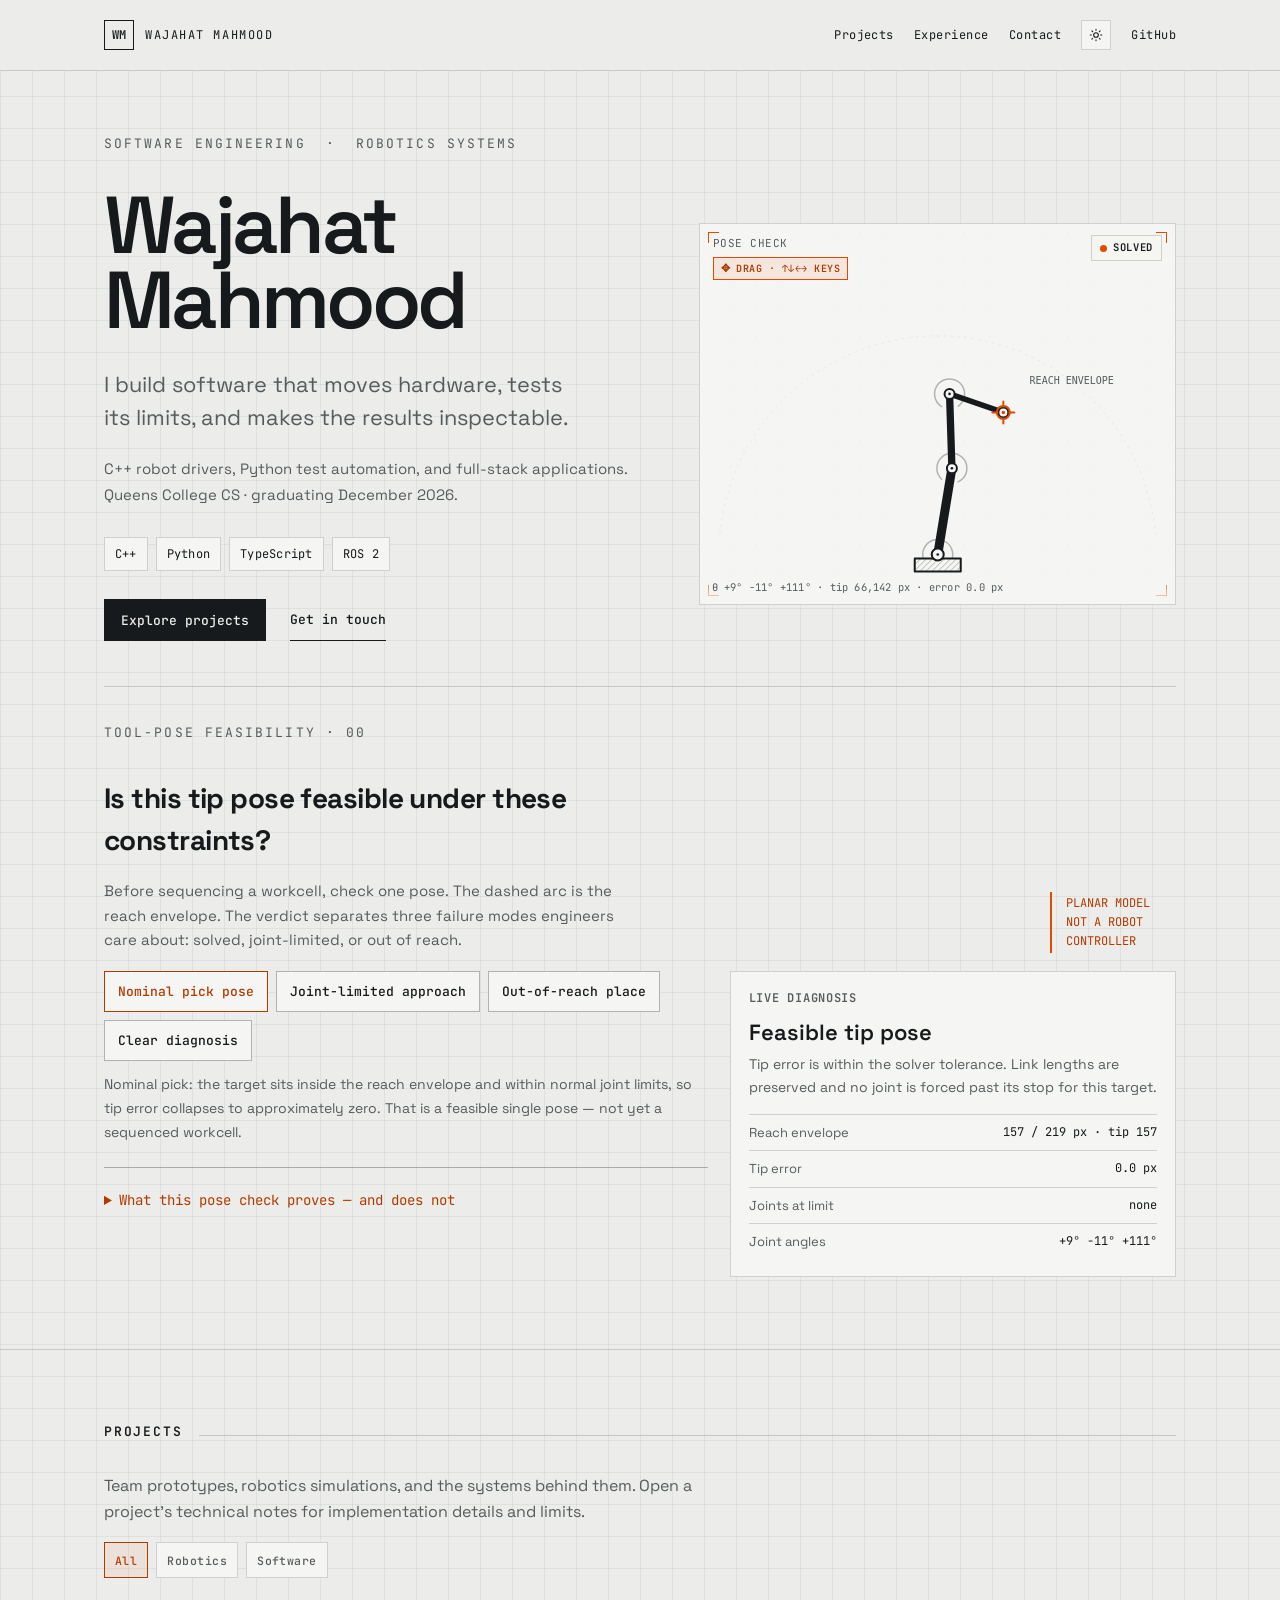
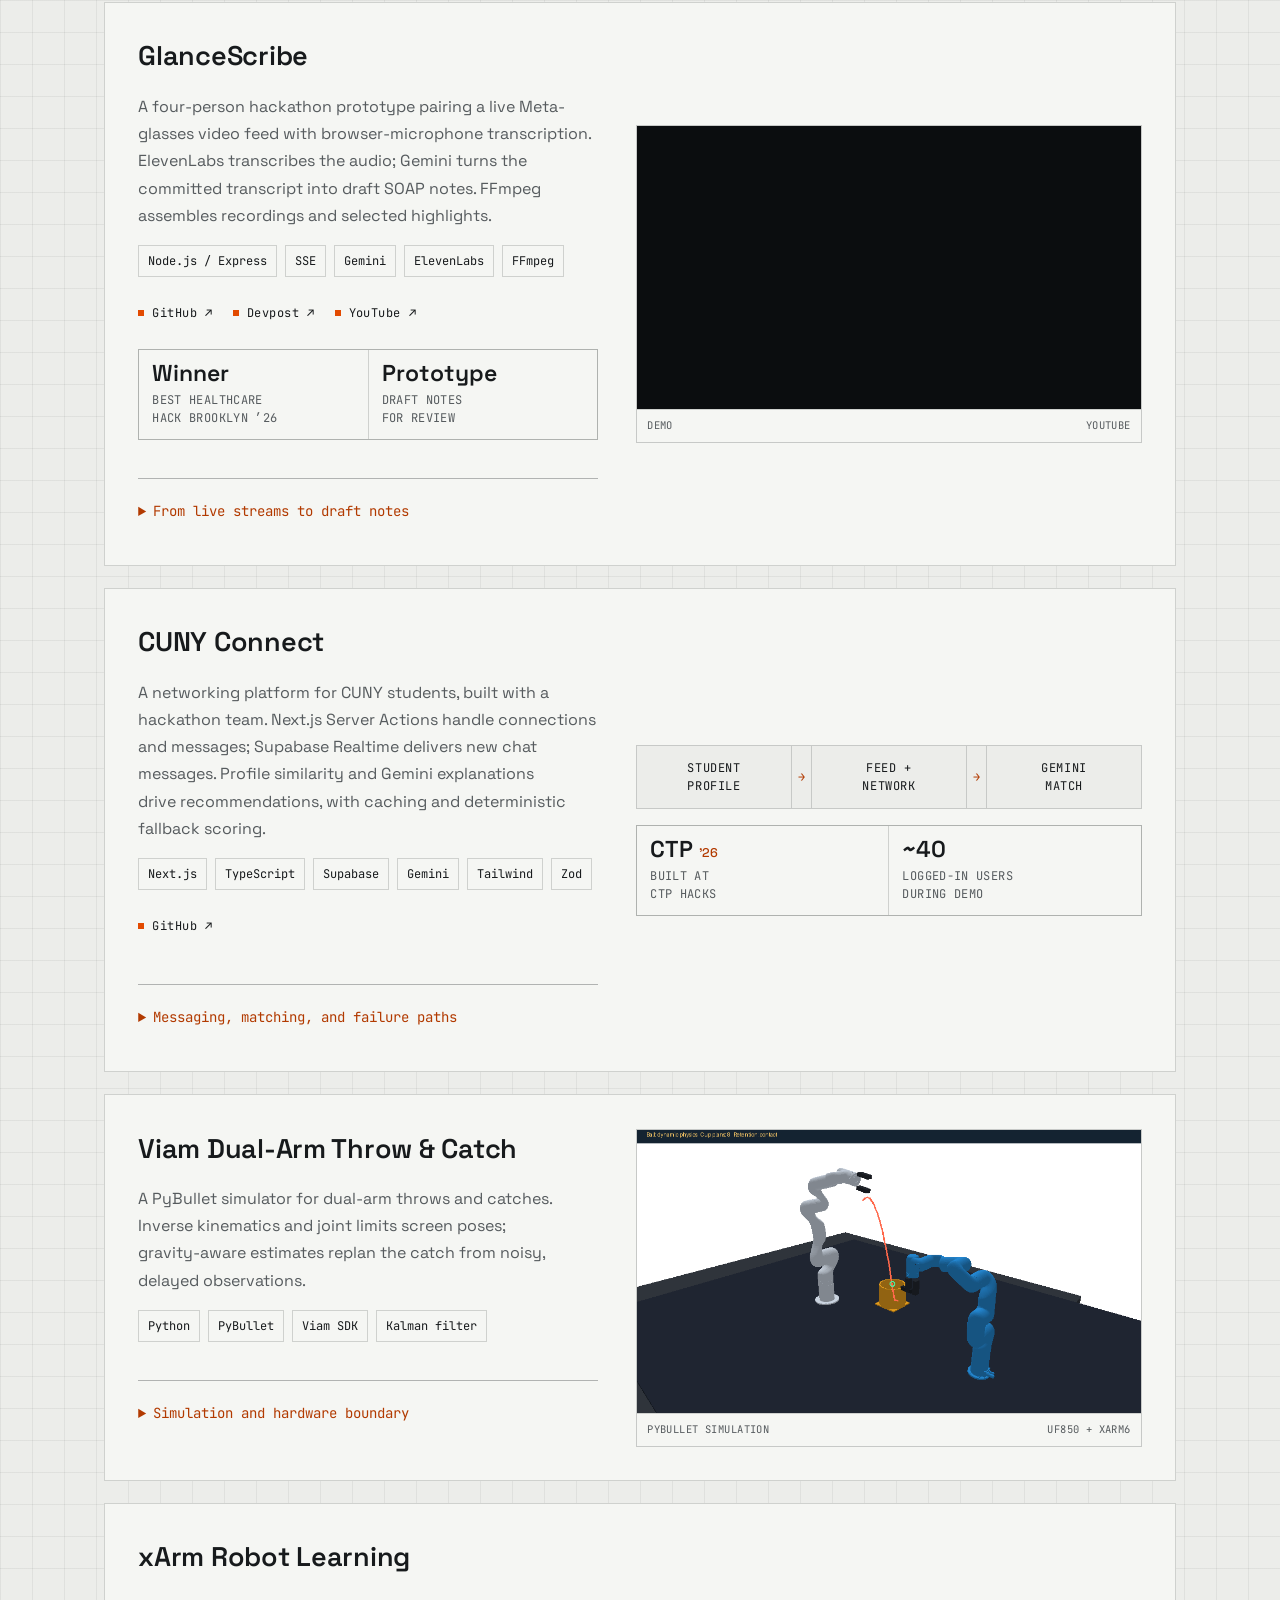
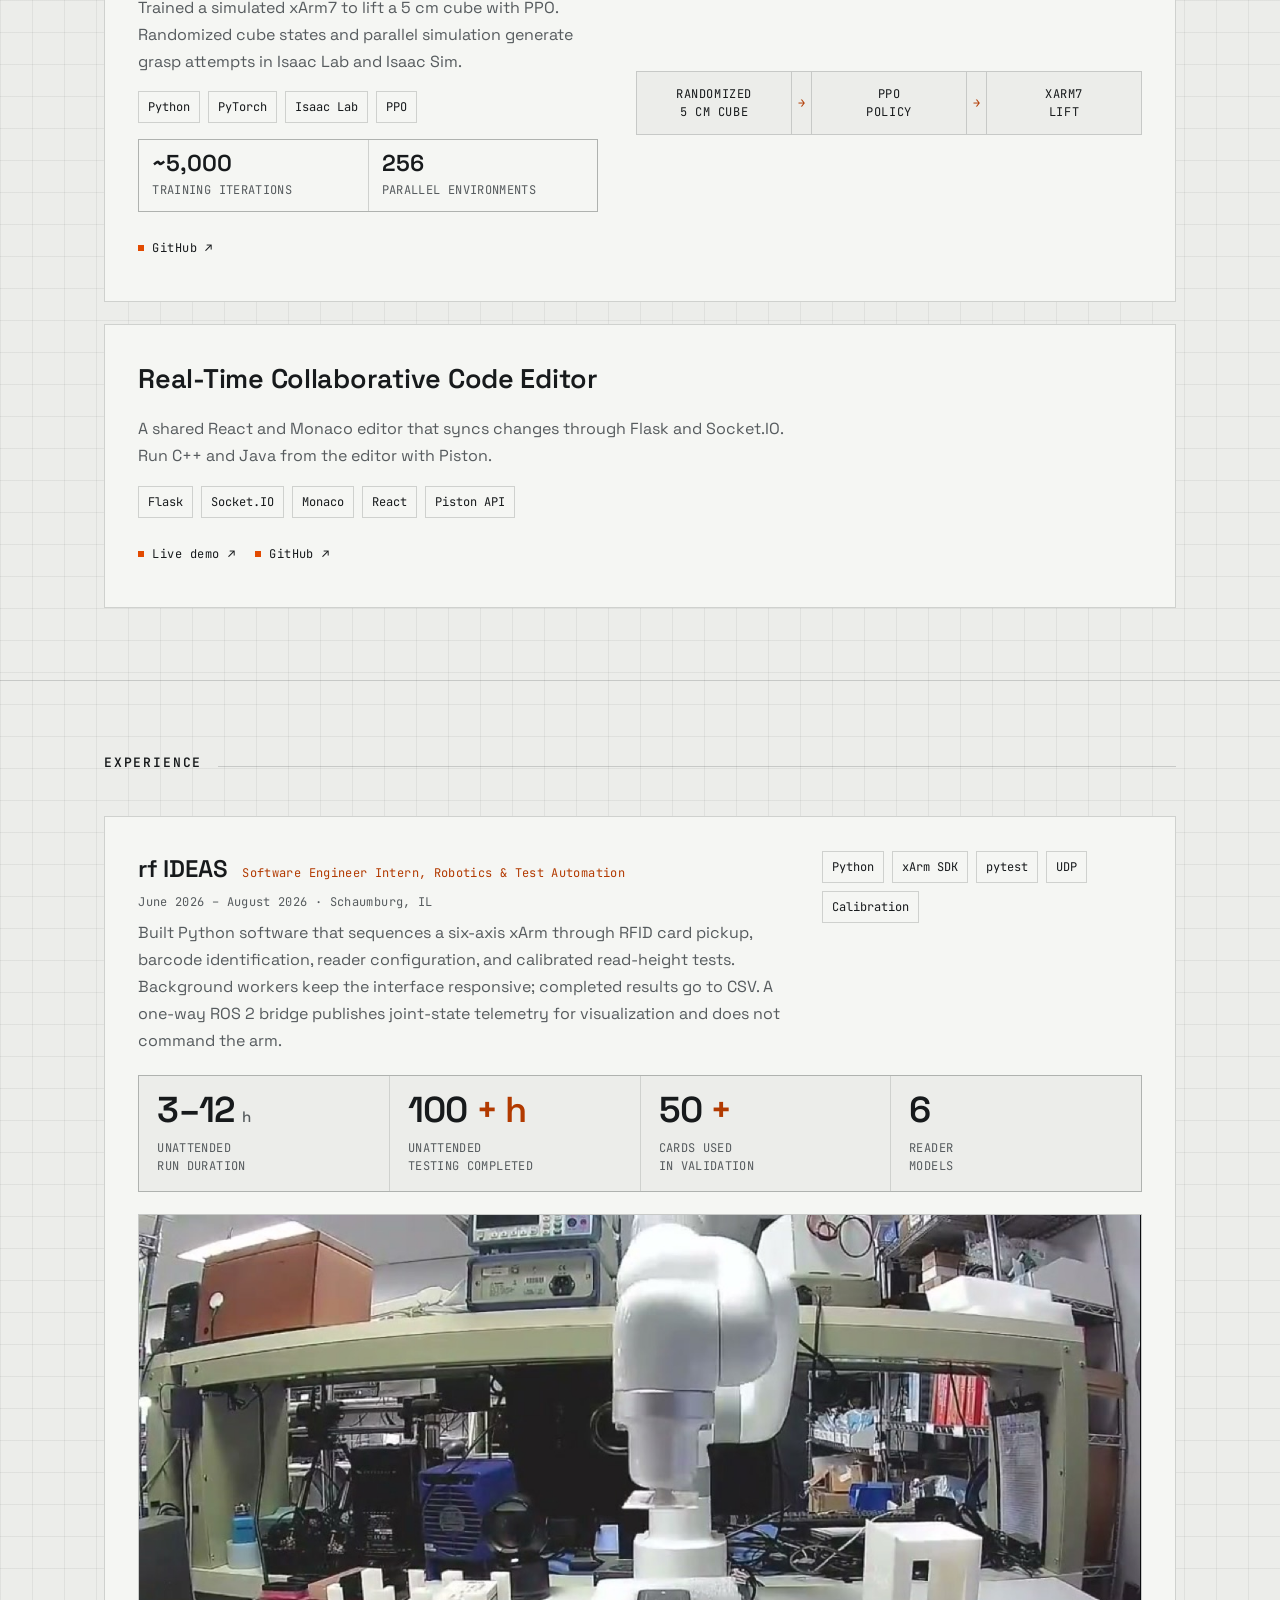
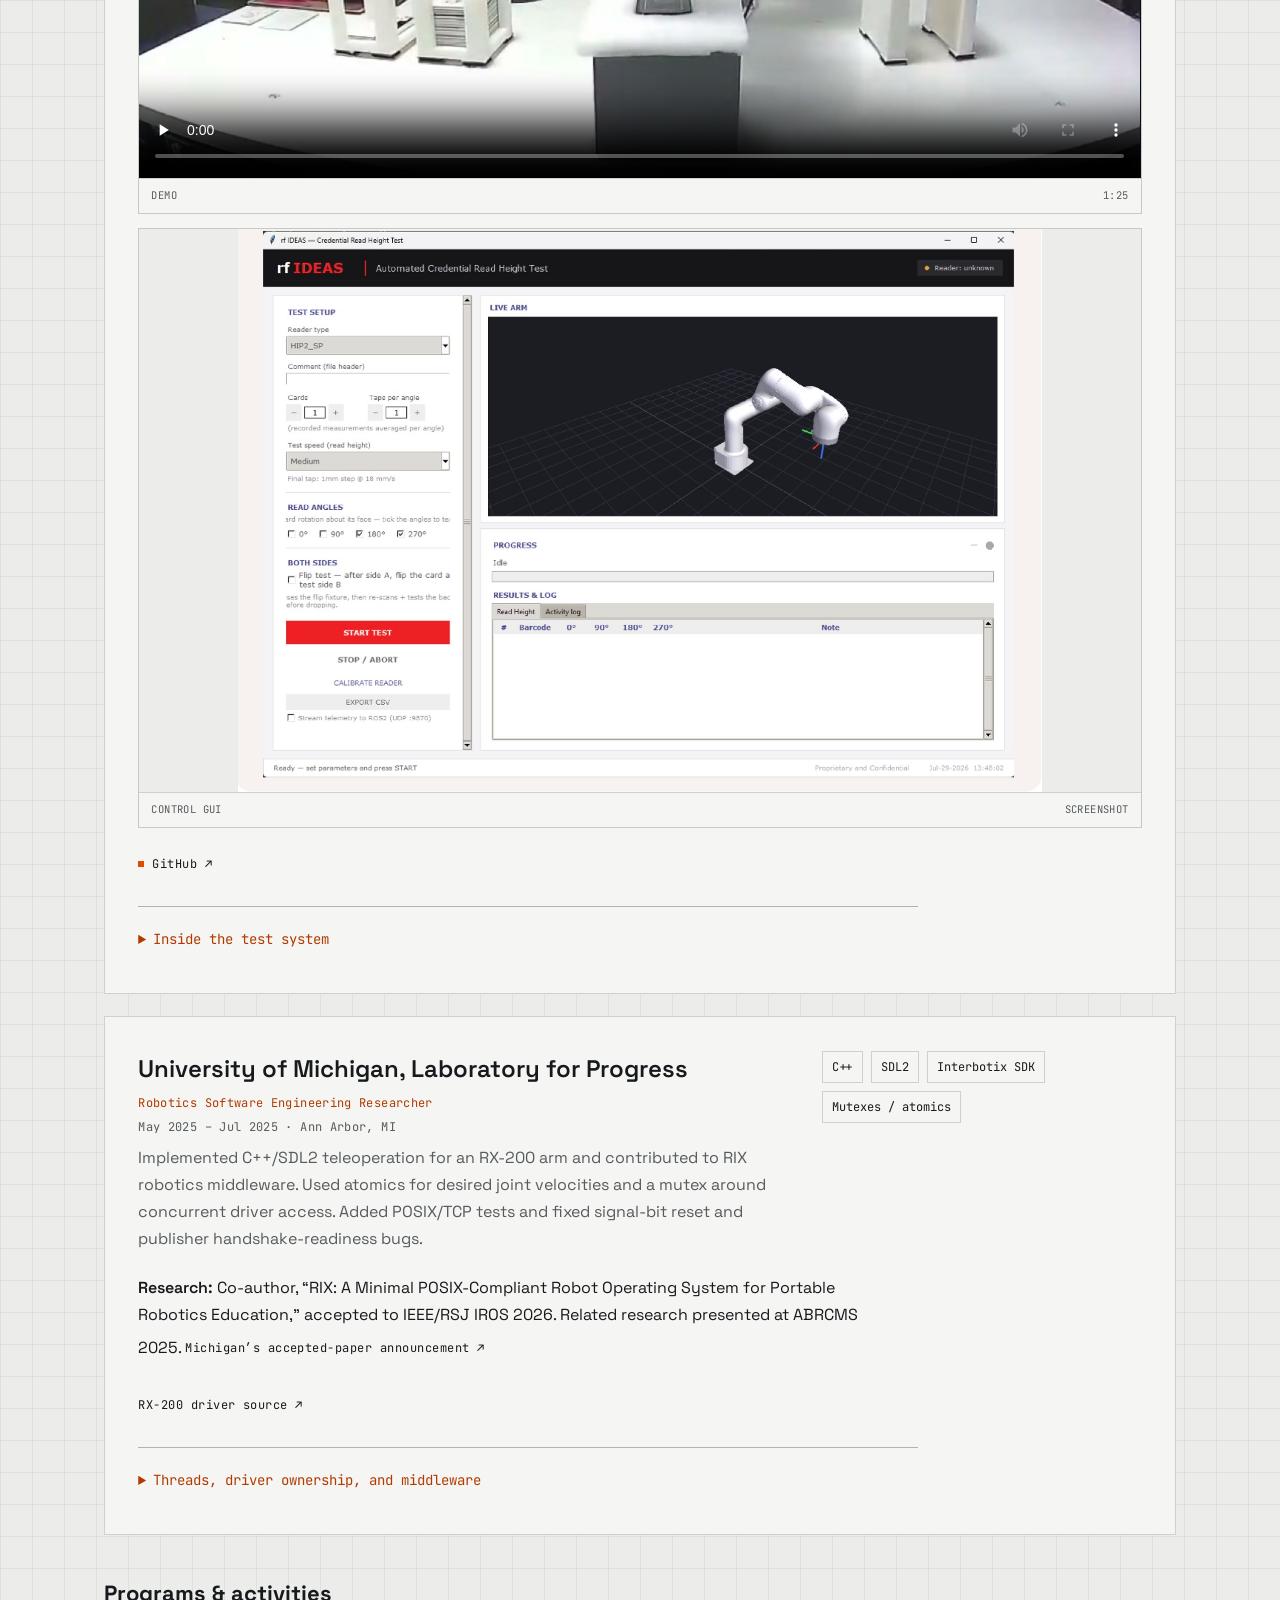
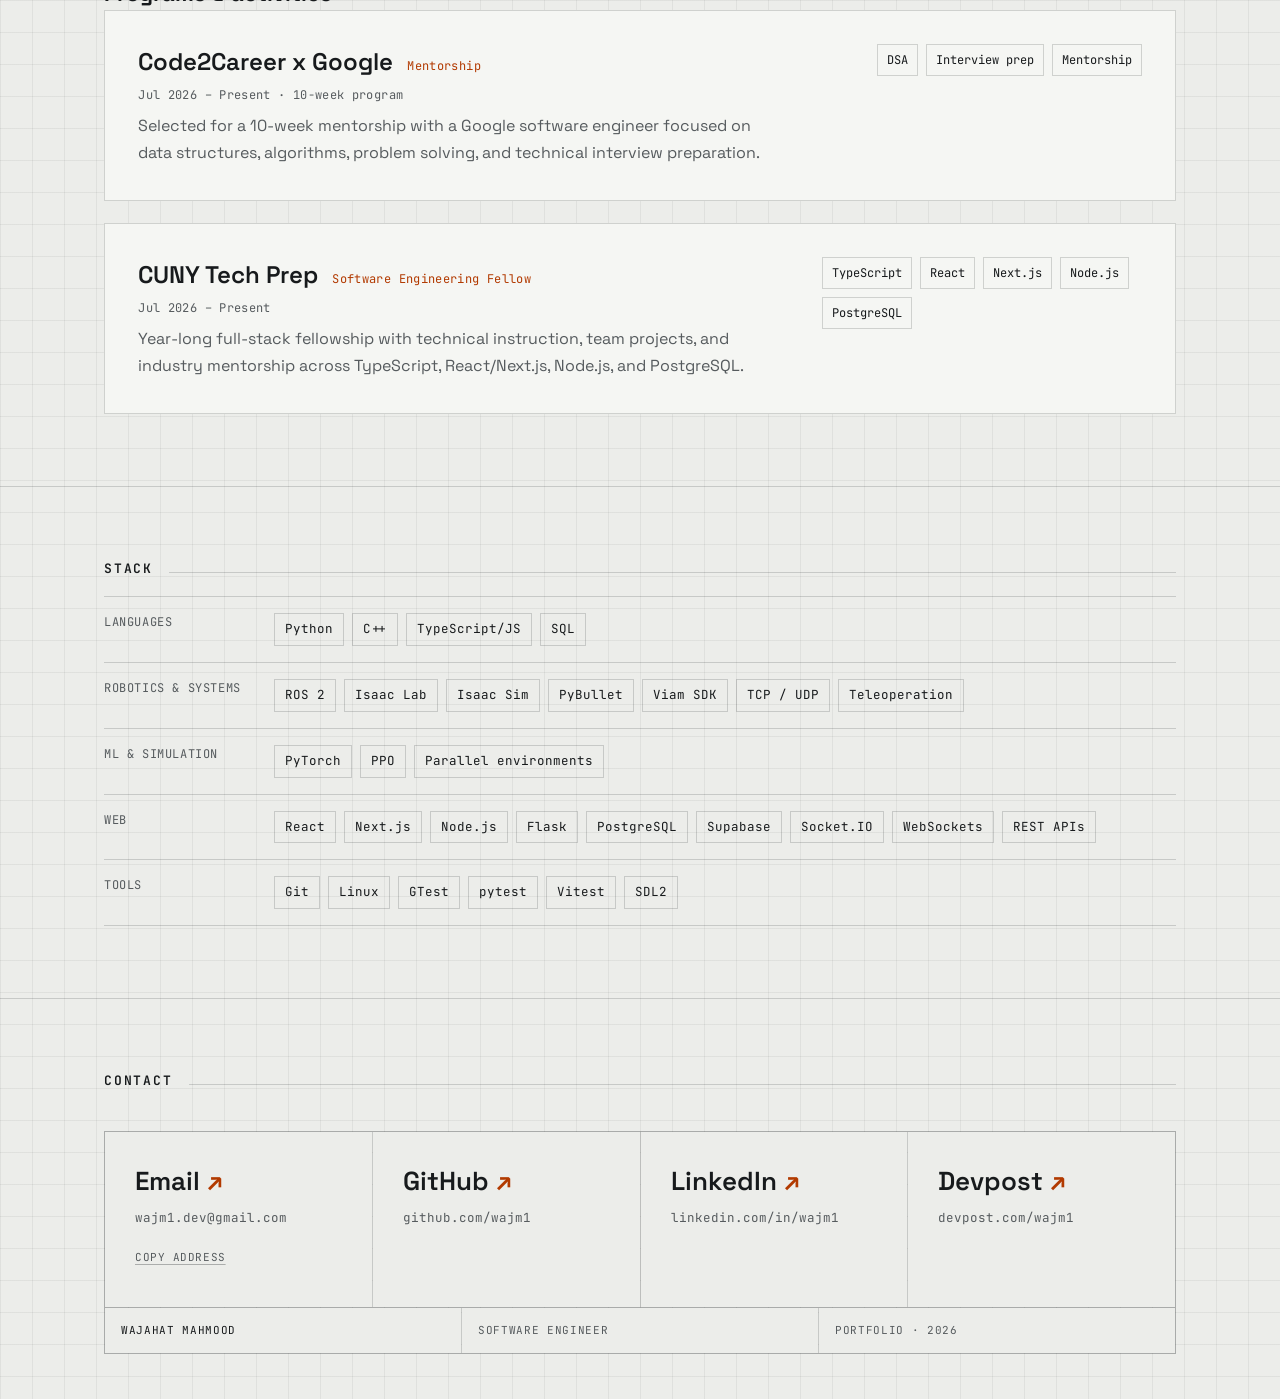
==== commit ff6fa9d6: "Restore archived interactive arm and pose diagnosis" ====
--- a/index.html
+++ b/index.html
@@ -184,23 +184,62 @@
 .hero-actions a:first-child{background:var(--ink);color:var(--paper);padding:10px 16px;border:1px solid var(--ink)}
 .hero-actions a:first-child:hover{background:var(--accent-ink);border-color:var(--accent-ink);color:#fff}
 .hero-actions a:last-child:hover{border-color:var(--accent-ink)}
-.arm-demo{border:1px solid var(--line-2);background:var(--panel);min-width:0;box-shadow:12px 12px 0 var(--faint)}
-.arm-top,.arm-foot{display:flex;justify-content:space-between;gap:12px;padding:12px 15px;font:500 11px var(--mono);letter-spacing:.08em;text-transform:uppercase;color:var(--ink-70)}
-.arm-top{border-bottom:1px solid var(--line)}
-.arm-top strong{color:var(--accent-ink)}
-.arm-foot{border-top:1px solid var(--line);letter-spacing:0;text-transform:none;line-height:1.5;flex-wrap:wrap}
-.arm-stage{display:block;width:100%;height:auto;aspect-ratio:5/4;touch-action:none;cursor:grab}
-.arm-stage:active{cursor:grabbing}
-.arm-controls{border-top:1px solid var(--line);padding:13px 15px 15px}
-.arm-controls-head{display:flex;align-items:center;justify-content:space-between;gap:12px;margin-bottom:12px;font:500 11px var(--mono);letter-spacing:.06em;text-transform:uppercase;color:var(--ink-70)}
-.arm-reset{border:1px solid var(--line-2);background:var(--panel);color:var(--ink);padding:7px 10px;font:500 11px var(--mono);cursor:pointer}
-.arm-reset:hover{color:var(--accent-ink);border-color:var(--accent-ink)}
-.joint-controls{display:grid;grid-template-columns:repeat(3,minmax(0,1fr));gap:11px 16px}
-.joint-control{display:grid;grid-template-columns:1fr auto;gap:4px 6px;align-items:center;font:11px var(--mono);color:var(--ink-70)}
-.joint-control output{color:var(--ink);font-variant-numeric:tabular-nums}
-.joint-control input{grid-column:1/-1;width:100%;accent-color:var(--accent);cursor:pointer;min-height:20px}
-.arm-caption{font:12px/1.55 var(--mono);color:var(--ink-70);margin:14px 0 0;max-width:45ch}
-.arm-caption strong{color:var(--ink)}
+/* --- IK arm figure (interactive demo #1) ---------------------------------- */
+.fig{
+  position:relative;width:100%;aspect-ratio:5/4;
+  border:1px solid var(--line);background:var(--panel);
+  overflow:hidden;cursor:crosshair;touch-action:none;transition:border-color .2s ease;
+}
+.fig:hover{border-color:var(--line-2)}
+.fig .corner{position:absolute;width:11px;height:11px;z-index:2}
+.fig .corner.tl{top:8px;left:8px;border-top:1.5px solid var(--accent);border-left:1.5px solid var(--accent)}
+.fig .corner.tr{top:8px;right:8px;border-top:1.5px solid var(--accent);border-right:1.5px solid var(--accent)}
+.fig .corner.bl{bottom:8px;left:8px;border-bottom:1.5px solid var(--accent);border-left:1.5px solid var(--accent)}
+.fig .corner.br{bottom:8px;right:8px;border-bottom:1.5px solid var(--accent);border-right:1.5px solid var(--accent)}
+.fig svg,.fig canvas{position:absolute;inset:0;width:100%;height:100%;display:block}
+.fig-label{position:absolute;top:11px;left:13px;z-index:3;pointer-events:none;display:flex;flex-direction:column;gap:5px;align-items:flex-start}
+.fig-label .id{font-family:var(--mono);font-size:11px;letter-spacing:.05em;color:var(--ink-70)}
+.fig-hint{
+  display:inline-flex;align-items:center;gap:6px;
+  font-family:var(--mono);font-size:10px;font-weight:600;letter-spacing:.05em;
+  color:var(--accent-ink);border:1px solid var(--accent);
+  background:rgba(226,74,0,0.09);padding:3px 7px;
+  animation:hintpulse 2.2s ease-in-out infinite;
+}
+.fig-status{
+  position:absolute;top:11px;right:13px;z-index:3;pointer-events:none;
+  display:inline-flex;align-items:center;gap:6px;padding:4px 8px;
+  border:1px solid var(--line);background:var(--panel-a);
+}
+.fig-status .txt{font-family:var(--mono);font-size:10.5px;font-weight:600;letter-spacing:.06em;color:var(--ink-70)}
+.fig-read{
+  position:absolute;left:0;right:0;bottom:0;z-index:3;pointer-events:none;
+  padding:9px 12px;font-family:var(--mono);font-size:10.5px;letter-spacing:.02em;color:var(--ink-70);
+  background:linear-gradient(0deg,var(--panel-fade),transparent);
+}
+
+.ik-lab{margin-top:clamp(28px,5vh,48px);padding-top:clamp(22px,4vh,36px);border-top:1px solid var(--line)}
+.ik-lab-head{display:flex;flex-wrap:wrap;justify-content:space-between;gap:18px 32px;align-items:end;margin-bottom:18px}
+.ik-lab-head h2{font-size:clamp(20px,2.4vw,28px);letter-spacing:-.02em;margin:6px 0 0;max-width:28ch}
+.ik-lab-copy{max-width:54ch;margin:0;color:var(--ink-70);font-size:15px;line-height:1.65}
+.ik-lab-badge{flex-shrink:0;border-left:2px solid var(--accent);padding:2px 0 2px 14px;font:12px/1.6 var(--mono);color:var(--accent-ink);max-width:18ch}
+.ik-board{display:grid;grid-template-columns:minmax(0,1.15fr) minmax(240px,.85fr);gap:18px 22px;align-items:start}
+.ik-diagnosis{border:1px solid var(--line);background:var(--panel);padding:18px 18px 16px}
+.ik-diagnosis h3{font:600 12px/1.4 var(--mono);letter-spacing:.06em;text-transform:uppercase;color:var(--ink-70);margin:0 0 12px}
+.ik-verdict{font-size:22px;font-weight:600;line-height:1.2;margin:0 0 8px}
+.ik-verdict[data-state="SOLVED"]{color:var(--ink)}
+.ik-verdict[data-state="LIMITED"],.ik-verdict[data-state="UNREACHABLE"]{color:var(--accent-ink)}
+.ik-verdict[data-state="IDLE"],.ik-verdict[data-state="STATIC"]{color:var(--ink-70)}
+.ik-verdict[data-state="SOLVING"]{color:var(--ink-70)}
+.ik-reason{margin:0 0 14px;font-size:14px;line-height:1.65;color:var(--ink-70);min-height:3.2em}
+.ik-metrics{margin:0;display:grid;gap:0}
+.ik-metrics div{display:flex;justify-content:space-between;gap:12px;padding:8px 0;border-top:1px solid var(--line);font-size:13px}
+.ik-metrics dt{color:var(--ink-70)}
+.ik-metrics dd{margin:0;font-family:var(--mono);font-size:12px;text-align:right}
+.ik-controls{display:flex;flex-wrap:wrap;gap:8px;margin-top:0}
+.ik-controls button{font:500 13px var(--mono);padding:11px 13px;border:1px solid var(--line-2);background:var(--panel);color:var(--ink);cursor:pointer}
+.ik-controls button[aria-pressed="true"]{border-color:var(--accent-ink);color:var(--accent-ink)}
+.ik-explanation{font-size:14px;color:var(--ink-70);max-width:75ch;line-height:1.7;margin-top:12px}
 .work-intro{max-width:62ch;margin:-12px 0 28px;color:var(--ink-70);font-size:16px;line-height:1.6}
 
 /* --- Selected work -------------------------------------------------------- */
@@ -416,10 +455,10 @@
 }
 
 @media (max-width:720px){
+  .ik-board{grid-template-columns:1fr}
+  .ik-lab-badge{display:none}
   .hero{padding-top:38px}
   .hero-grid{gap:34px}
-  .arm-demo{box-shadow:6px 6px 0 var(--faint)}
-  .joint-controls{grid-template-columns:repeat(2,minmax(0,1fr))}
   /* Section titles + notes stack so they never fight for one row */
   .section-head{
     display:grid;
@@ -445,9 +484,10 @@
   .name{font-size:clamp(40px,12vw,72px)}
   .lede{max-width:none;font-size:16px}
 
-.fig-hint{font-size:9px;padding:3px 6px}
-
-.fig-status .txt{font-size:9.5px}
+  .fig-label{max-width:calc(100% - 110px)}
+  .fig-hint{font-size:9px;padding:3px 6px}
+  .fig-status .txt{font-size:9.5px}
+  .fig-read{font-size:9.5px;padding:8px 10px;white-space:nowrap;overflow:hidden;text-overflow:ellipsis}
 
 .work-row,.card{padding:18px;gap:16px}
   .work-head,.card-head{flex-direction:column;gap:4px;align-items:flex-start}
@@ -591,24 +631,95 @@
           <div class="hero-actions"><a href="#work">Explore projects</a><a href="#contact">Get in touch</a></div>
         </div>
         <div class="hero-visual">
-          <div class="arm-demo">
-            <div class="arm-top"><span>Six-axis arm / 01</span><strong id="arm-status">6 joints active</strong></div>
-            <canvas id="arm-stage" class="arm-stage" width="1000" height="800" role="img" aria-label="Interactive 3D six-joint robot arm. Adjust the six labeled joint sliders below, or drag the drawing to rotate the base and shoulder.">Your browser needs canvas to display the arm.</canvas>
-            <div class="arm-foot"><span>Drag: base + shoulder</span><span id="arm-readout" aria-live="polite">Tool pose loading</span></div>
-            <div class="arm-controls">
-              <div class="arm-controls-head"><span>Joint controls / degrees</span><button class="arm-reset" id="arm-reset" type="button">Reset pose</button></div>
-              <div class="joint-controls">
-                <label class="joint-control">J1 Base <output for="joint-1">35°</output><input id="joint-1" type="range" min="-170" max="170" value="35"></label>
-                <label class="joint-control">J2 Shoulder <output for="joint-2">-50°</output><input id="joint-2" type="range" min="-110" max="110" value="-50"></label>
-                <label class="joint-control">J3 Elbow <output for="joint-3">80°</output><input id="joint-3" type="range" min="-140" max="140" value="80"></label>
-                <label class="joint-control">J4 Wrist pitch <output for="joint-4">-30°</output><input id="joint-4" type="range" min="-170" max="170" value="-30"></label>
-                <label class="joint-control">J5 Wrist yaw <output for="joint-5">25°</output><input id="joint-5" type="range" min="-120" max="120" value="25"></label>
-                <label class="joint-control">J6 Tool roll <output for="joint-6">45°</output><input id="joint-6" type="range" min="-180" max="180" value="45"></label>
-              </div>
-            </div>
-          </div>
-          <p class="arm-caption"><strong>Explore the chain.</strong> Six revolute joints change the tool’s 3D position and orientation. This is a kinematic illustration, not a hardware controller or an xArm model.</p>
+        <!--
+          Interactive demo #1 - inverse-kinematics arm.
+          Tap / drag inside the box (or use arrow keys) to move the target;
+          a FABRIK solver repositions the arm to reach it.
+          GRACEFUL DEGRADATION: the <svg> below is a static arm that shows if
+          JS is disabled/slow or the canvas fails - the box is never blank.
+          The <canvas> is painted on top only once the solver is running.
+        -->
+        <figure id="ik" class="fig" tabindex="0" role="application"
+                aria-label="Tool-pose feasibility screener. Drag or use arrow keys to place a target; the diagnosis panel reports whether the tip pose is reachable under the current joint limits. Home resets the target.">
+          <span class="corner tl" aria-hidden="true"></span>
+          <span class="corner tr" aria-hidden="true"></span>
+          <span class="corner bl" aria-hidden="true"></span>
+          <span class="corner br" aria-hidden="true"></span>
+
+          <!-- static fallback pose -->
+          <svg viewBox="0 0 500 400" aria-hidden="true">
+            <g fill="none" stroke="currentColor" stroke-linecap="round" stroke-linejoin="round">
+              <line x1="250" y1="360" x2="188" y2="250" stroke-width="9"/>
+              <line x1="188" y1="250" x2="300" y2="168" stroke-width="7.4"/>
+              <line x1="300" y1="168" x2="372" y2="98" stroke-width="5.8"/>
+              <rect x="224" y="362" width="52" height="14" fill="var(--panel)" stroke-width="2"/>
+              <circle cx="250" cy="360" r="6.5" fill="var(--panel)" stroke-width="2"/>
+              <circle cx="188" cy="250" r="5.5" fill="var(--panel)" stroke-width="2"/>
+              <circle cx="300" cy="168" r="5.5" fill="var(--panel)" stroke-width="2"/>
+            </g>
+            <g fill="none" stroke="var(--accent)" stroke-width="2">
+              <circle cx="372" cy="98" r="7"/>
+              <line x1="358" y1="98" x2="365" y2="98"/><line x1="379" y1="98" x2="386" y2="98"/>
+              <line x1="372" y1="84" x2="372" y2="91"/><line x1="372" y1="105" x2="372" y2="112"/>
+            </g>
+          </svg>
+
+          <!-- solver renders here -->
+          <canvas id="ik-canvas" aria-hidden="true"></canvas>
+
+          <!-- HUD overlays -->
+          <div class="fig-label" aria-hidden="true">
+            <span class="id">POSE CHECK</span>
+            <span class="fig-hint" id="ik-hint"><span aria-hidden="true" style="font-size:11px;line-height:1">&#10021;</span>SET TOOL TARGET</span>
+          </div>
+          <div class="fig-status" aria-hidden="true">
+            <span class="dot"></span>
+            <span class="txt" id="ik-state">IDLE</span>
+          </div>
+          <div class="fig-read" id="ik-read" aria-hidden="true">&theta; &middot; &middot; &middot; &middot; TCP &middot;,&middot; &middot; idle</div>
+        </figure>
         </div>
+      </div>
+      <div class="ik-lab" id="pose-lab">
+        <div class="ik-lab-head">
+          <div>
+            <p class="eyebrow">TOOL-POSE FEASIBILITY · 00</p>
+            <h2>Is this tip pose feasible under these constraints?</h2>
+          </div>
+          <p class="ik-lab-copy">Before sequencing a workcell, check one pose. The dashed arc is the reach envelope. The verdict separates three failure modes engineers care about: solved, joint-limited, or out of reach.</p>
+          <span class="ik-lab-badge">PLANAR MODEL<br>NOT A ROBOT CONTROLLER</span>
+        </div>
+
+        <div class="ik-board">
+          <div>
+            <div class="ik-controls" aria-label="Pose feasibility scenarios">
+              <button type="button" data-ik-preset="reachable" aria-pressed="false">Nominal pick pose</button>
+              <button type="button" data-ik-preset="limited" aria-pressed="false">Joint-limited approach</button>
+              <button type="button" data-ik-preset="unreachable" aria-pressed="false">Out-of-reach place</button>
+              <button type="button" data-ik-preset="reset">Clear diagnosis</button>
+            </div>
+            <p class="ik-explanation" id="ik-explanation" aria-live="polite">Load a scenario, or drag the target yourself. Focus the drawing and use arrow keys; Home restores the rest pose.</p>
+            <details class="technical">
+              <summary>What this pose check proves — and does not</summary>
+              <p>A three-link planar chain uses FABRIK: place the tip at the target and work backward, then anchor the base and work forward, preserving each link’s length. Relative joint-angle limits are applied during the forward pass. The diagnosis reports tip error against the commanded target and which joints sit on their limit stops.</p>
+              <p><strong>Purpose.</strong> This is the single-pose half of layout screening: reach and joint limits before you spend time on a full transfer sequence. Coordinates are canvas units scaled to the drawn reach radius, not calibrated robot millimeters.</p>
+              <p><strong>Limits.</strong> Geometric illustration only — no dynamics, obstacles, tool orientation branches, or hardware connection. Reduced-motion preferences keep the diagnosis available without animated easing.</p>
+            </details>
+          </div>
+
+          <aside class="ik-diagnosis" aria-live="polite">
+            <h3>Live diagnosis</h3>
+            <p class="ik-verdict" id="ik-verdict" data-state="IDLE">Waiting for a target</p>
+            <p class="ik-reason" id="ik-reason">Choose a scenario or place a tool target on the drawing. The panel updates with the solver’s verdict.</p>
+            <dl class="ik-metrics">
+              <div><dt>Reach envelope</dt><dd id="ik-reach">—</dd></div>
+              <div><dt>Tip error</dt><dd id="ik-error">—</dd></div>
+              <div><dt>Joints at limit</dt><dd id="ik-joints">—</dd></div>
+              <div><dt>Joint angles</dt><dd id="ik-angles">—</dd></div>
+            </dl>
+          </aside>
+        </div>
+
       </div>
     </div>
   </section>
@@ -952,6 +1063,33 @@
 (function () {
   'use strict';
 
+  var REDUCED = window.matchMedia('(prefers-reduced-motion: reduce)').matches;
+  var TOUCH   = window.matchMedia('(hover: none) and (pointer: coarse)').matches;
+
+  // Shared datasheet palette (mirrors the CSS tokens above).
+  var C = {
+    paper:'#F5F6F3', ink:'#171A1C', ink2:'#8B8F92',
+    line:'rgba(20,24,28,0.22)', faint:'rgba(20,24,28,0.10)',
+    accent:'#E24A00', accentInk:'#B23A00'
+  };
+  var ikArm = null;
+
+  function syncPalette() {
+    var s = getComputedStyle(document.documentElement);
+    function v(name, fallback) {
+      var raw = s.getPropertyValue(name).trim();
+      return raw || fallback;
+    }
+    C.paper = v('--panel', C.paper);
+    C.ink = v('--ink', C.ink);
+    C.ink2 = v('--ink-70', C.ink2);
+    C.line = v('--line-2', C.line);
+    C.faint = v('--faint', C.faint);
+    C.accent = v('--accent', C.accent);
+    C.accentInk = v('--accent-ink', C.accentInk);
+  }
+  syncPalette();
+
   function initThemeToggle() {
     var btn = document.getElementById('theme-toggle');
     var meta = document.getElementById('theme-color');
@@ -962,7 +1100,11 @@
       try { localStorage.setItem('theme', theme); } catch (e) {}
       if (meta) meta.setAttribute('content', theme === 'dark' ? '#121416' : '#ECEDEA');
       btn.setAttribute('aria-label', theme === 'dark' ? 'Switch to light mode' : 'Switch to dark mode');
-
+      syncPalette();
+      if (ikArm) {
+        if (ikArm.active && typeof ikArm._kick === 'function') ikArm._kick();
+        else if (typeof ikArm._staticPose === 'function') ikArm._staticPose(ikArm.status || 'IDLE');
+      }
     }
 
     apply(document.documentElement.getAttribute('data-theme') || 'light');
@@ -988,111 +1130,557 @@
     });
   }
 
-  function initArmSketch() {
-    var canvas = document.getElementById('arm-stage');
-    if (!canvas || !canvas.getContext) return;
-    var ctx = canvas.getContext('2d');
-    if (!ctx) return;
-    var inputs = Array.prototype.slice.call(document.querySelectorAll('.joint-control input'));
-    var defaults = [35, -50, 80, -30, 25, 45];
-    var readout = document.getElementById('arm-readout');
-    var dragging = null;
-    var rad = Math.PI / 180;
-    function add(a, b, scale) { return a.map(function (n, i) { return n + b[i] * scale; }); }
-    function combine(a, b, ca, cb) { return a.map(function (n, i) { return n * ca + b[i] * cb; }); }
-    function pose() {
-      var q = inputs.map(function (input) { return Number(input.value) * rad; });
-      var x = [1, 0, 0], y = [0, 1, 0], z = [0, 0, 1];
-      function rz(a) { var c = Math.cos(a), s = Math.sin(a), old = x; x = combine(x, y, c, s); y = combine(old, y, -s, c); }
-      function ry(a) { var c = Math.cos(a), s = Math.sin(a), old = x; x = combine(x, z, c, -s); z = combine(old, z, s, c); }
-      function rx(a) { var c = Math.cos(a), s = Math.sin(a), old = y; y = combine(y, z, c, s); z = combine(old, z, -s, c); }
-      var points = [[0, 0, 0], [0, 0, 55]];
-      rz(q[0]); ry(q[1]); points.push(add(points.at(-1), x, 145));
-      ry(q[2]); points.push(add(points.at(-1), x, 125));
-      ry(q[3]); points.push(add(points.at(-1), x, 25));
-      rz(q[4]); points.push(add(points.at(-1), x, 25));
-      rx(q[5]); points.push(add(points.at(-1), x, 32));
-      return { points: points, axes: [x, y, z] };
-    }
-    function draw() {
-      var style = getComputedStyle(document.documentElement);
-      var color = function (name) { return style.getPropertyValue(name).trim(); };
-      var ink = color('--ink'), muted = color('--ink-70'), line = color('--line-2'), accent = color('--accent'), panel = color('--panel');
-      var scale = canvas.width / 500;
-      ctx.setTransform(scale, 0, 0, scale, 0, 0);
-      ctx.clearRect(0, 0, 500, 400);
-      ctx.fillStyle = panel; ctx.fillRect(0, 0, 500, 400);
-      function project(p) { return [250 + .66 * p[0] - .39 * p[1], 310 + .225 * p[0] + .26 * p[1] - .82 * p[2]]; }
-      function path(a, b, stroke, width, dash) {
-        var u = project(a), v = project(b);
-        ctx.beginPath(); ctx.moveTo(u[0], u[1]); ctx.lineTo(v[0], v[1]);
-        ctx.strokeStyle = stroke; ctx.lineWidth = width; ctx.lineCap = 'round';
-        ctx.setLineDash(dash || []); ctx.stroke(); ctx.setLineDash([]);
-      }
-      ctx.lineWidth = 1;
-      for (var n = -200; n <= 400; n += 50) {
-        path([n, -200, 0], [n, 200, 0], color('--line'), .7);
-        path([-200, n, 0], [400, n, 0], color('--line'), .7);
-      }
-      path([0, 0, 0], [85, 0, 0], muted, 1.5);
-      path([0, 0, 0], [0, 85, 0], muted, 1.5);
-      path([0, 0, 0], [0, 0, 85], accent, 1.5);
-      var state = pose(), points = state.points;
-      var widths = [15, 14, 12, 10, 9, 7];
-      for (var i = 0; i < points.length - 1; i++) {
-        path(points[i], points[i + 1], line, widths[i] + 6);
-        path(points[i], points[i + 1], ink, widths[i]);
-      }
-      points.slice(0, -1).forEach(function (p, i) {
-        var v = project(p); ctx.beginPath(); ctx.arc(v[0], v[1], i < 3 ? 7 : 5, 0, Math.PI * 2);
-        ctx.fillStyle = panel; ctx.fill(); ctx.lineWidth = 2.5; ctx.strokeStyle = i > 2 ? accent : ink; ctx.stroke();
-      });
-      var tip = points.at(-1), tip2 = project(tip);
-      [ink, accent, muted].forEach(function (c, i) { path(tip, add(tip, state.axes[i], 32), c, 2.5); });
-      ctx.beginPath(); ctx.arc(tip2[0], tip2[1], 4, 0, Math.PI * 2); ctx.fillStyle = accent; ctx.fill();
-      ctx.font = '11px JetBrains Mono, monospace'; ctx.fillStyle = muted;
-      ctx.fillText('WORLD / XYZ', 18, 28); ctx.fillText('6 REVOLUTE JOINTS', 18, 382);
-      ctx.fillText('TCP', tip2[0] + 12, tip2[1] - 10);
-      var roll = Math.atan2(state.axes[1][2], state.axes[2][2]) / rad;
-      var pitch = Math.atan2(-state.axes[0][2], Math.hypot(state.axes[0][0], state.axes[0][1])) / rad;
-      var yaw = Math.atan2(state.axes[0][1], state.axes[0][0]) / rad;
-      readout.textContent = 'XYZ ' + tip.map(Math.round).join(', ') + ' · RPY ' + [roll, pitch, yaw].map(Math.round).join('°, ') + '°';
-    }
-    function resize() {
-      var width = Math.max(1, canvas.getBoundingClientRect().width);
-      var pixels = Math.min(window.devicePixelRatio || 1, 2) * width;
-      canvas.width = Math.round(pixels);
-      canvas.height = Math.round(pixels * .8);
-      draw();
-    }
-    inputs.forEach(function (input) {
-      input.addEventListener('input', function () {
-        input.parentElement.querySelector('output').textContent = input.value + '°';
-        draw();
+  /* ==========================================================================
+     DEMO 1 - Inverse-kinematics arm (FABRIK solver)
+     --------------------------------------------------------------------------
+     A 3-segment planar arm reaches toward a target the visitor controls by
+     tap / drag / arrow keys. FABRIK = Forward And Backward Reaching Inverse
+     Kinematics: cheap, stable, and easy to read. Per-joint angle limits keep
+     the pose physically plausible.
+     ======================================================================== */
+  function IKArm(figure) {
+    var canvas = figure.querySelector('canvas');
+    var ctx = canvas && canvas.getContext ? canvas.getContext('2d') : null;
+    if (!ctx) return; // no canvas support -> static SVG fallback stays visible
+
+    this.figure = figure;
+    this.canvas = canvas;
+    this.ctx = ctx;
+    this.stateEl = document.getElementById('ik-state');
+    this.readEl  = document.getElementById('ik-read');
+
+    // Kinematic config: link-length ratios and per-joint angle limits (rad).
+    this.ratios = [0.40, 0.34, 0.26];
+    this.limits = [1.75, 2.55, 2.55];
+    this.segs   = this.ratios.length;
+
+    // Runtime state.
+    this.points = null;      // joint positions, base -> tip
+    this.target = null;      // where the tip is trying to reach
+    this.smooth = null;      // eased target (prevents jitter)
+    this.trail  = [];        // fading tip trail
+    this.status = 'IDLE';
+    this.armed = false;      // is the solver actively tracking a target?
+    this.active = false;     // is the rAF loop running?
+    this.dragging = false;
+    this.hoverTarget = false;
+    this.settle = 0;
+    this.latency = 0;
+    this.visible = true;
+    this.atLimit = false;
+
+    this._loop = this._loop.bind(this);
+    this._init();
+  }
+
+  IKArm.prototype._init = function () {
+    var self = this;
+
+    this._fit();
+    if (window.ResizeObserver) {
+      this._ro = new ResizeObserver(function () { self._fit(); });
+      this._ro.observe(this.canvas);
+    } else {
+      window.addEventListener('resize', function () { self._fit(); });
+    }
+    // Pause the loop when the figure scrolls out of view (battery friendly).
+    if (window.IntersectionObserver) {
+      this._io = new IntersectionObserver(function (e) {
+        self.visible = e[0].isIntersecting;
+        if (!self.visible) { cancelAnimationFrame(self._raf); self.active = false; }
+        else if (self.armed) self._kick();
+      }, { threshold: 0.01 });
+      this._io.observe(this.canvas);
+    }
+
+    // Device-specific hint copy.
+    var hint = document.getElementById('ik-hint');
+    if (hint) hint.lastChild.textContent = TOUCH ? 'DRAG TARGET' : 'DRAG \u00b7 \u2191\u2193\u2190\u2192 KEYS';
+
+    // Reduced motion keeps controls usable, solving directly without easing.
+
+    var fig = this.figure;
+    document.querySelectorAll('[data-ik-preset]').forEach(function (button) {
+      button.addEventListener('click', function () {
+        var mode = button.dataset.ikPreset;
+        self.limits = mode === 'limited' ? [0.5, 0.6, 0.6] : [1.75, 2.55, 2.55];
+        var offsets = mode === 'limited' ? [-0.5, -0.5] : (mode === 'unreachable' ? [-0.95, -0.5] : [0.3, -0.65]);
+        self.target = mode === 'reset' ? { x: self.rest.x, y: self.rest.y } : {
+          x: self.base.x + offsets[0] * self.R,
+          y: self.base.y + offsets[1] * self.R
+        };
+        document.querySelectorAll('[data-ik-preset][aria-pressed]').forEach(function (b) {
+          b.setAttribute('aria-pressed', String(b === button && mode !== 'reset'));
+        });
+        var explanations = {
+          reachable: 'Nominal pick: the target sits inside the reach envelope and within normal joint limits, so tip error collapses to approximately zero. That is a feasible single pose — not yet a sequenced workcell.',
+          limited: 'Joint-limited approach: the target is still inside the reach circle, but tighter joint stops prevent the tip from arriving. Distance alone would have incorrectly passed this pose.',
+          unreachable: 'Out-of-reach place: the commanded tip is farther than the sum of link lengths. No joint configuration can close the gap; the layout itself is wrong for this arm.',
+          reset: 'Diagnosis cleared. Place a new tool target to re-run the check, or load a scenario above.'
+        };
+        var expl = document.getElementById('ik-explanation');
+        if (expl) expl.textContent = explanations[mode];
+        self.scenarioHeld = mode !== 'reset';
+        if (mode === 'reset') { self.armed = false; self._kick(); }
+        else self._arm();
       });
     });
-    document.getElementById('arm-reset').addEventListener('click', function () {
-      inputs.forEach(function (input, i) { input.value = defaults[i]; input.parentElement.querySelector('output').textContent = defaults[i] + '°'; });
-      draw();
+    // Mouse: arm on hover, disarm on leave. Touch keeps the last target (a tap
+    // sets it and it stays put - no need to hold).
+    fig.addEventListener('pointerenter', function (e) { if (e.pointerType === 'mouse') self._arm(); });
+    fig.addEventListener('pointerleave', function (e) { if (e.pointerType === 'mouse' && !self.scenarioHeld) self._disarm(); });
+    fig.addEventListener('focus', function () { self._arm(); });
+    fig.addEventListener('blur', function () { if (!TOUCH && !self.scenarioHeld) self._disarm(); });
+    fig.addEventListener('pointerdown', function (e) {
+      self.scenarioHeld = false;
+      self._arm(); self.dragging = true;
+      try { fig.setPointerCapture(e.pointerId); } catch (_) {}
+      self._targetFrom(e); self._kick(); self._cursor();
     });
-    canvas.addEventListener('pointerdown', function (event) {
-      dragging = { id: event.pointerId, x: event.clientX, y: event.clientY };
-      canvas.setPointerCapture(event.pointerId);
+    fig.addEventListener('pointermove', function (e) {
+      if (!self.armed) return;
+      self.hoverTarget = self._nearTarget(e);
+      if (self.dragging) { self._targetFrom(e); self._kick(); }
+      self._cursor();
     });
-    canvas.addEventListener('pointermove', function (event) {
-      if (!dragging || dragging.id !== event.pointerId) return;
-      inputs[0].value = Math.max(-170, Math.min(170, Number(inputs[0].value) + (event.clientX - dragging.x) * .6));
-      inputs[1].value = Math.max(-110, Math.min(110, Number(inputs[1].value) - (event.clientY - dragging.y) * .6));
-      inputs.slice(0, 2).forEach(function (input) { input.parentElement.querySelector('output').textContent = input.value + '°'; });
-      dragging.x = event.clientX; dragging.y = event.clientY; draw();
-    });
-    canvas.addEventListener('pointerup', function () { dragging = null; });
-    canvas.addEventListener('pointercancel', function () { dragging = null; });
-    if (window.ResizeObserver) new ResizeObserver(resize).observe(canvas);
-    else window.addEventListener('resize', resize);
-    resize();
-    document.getElementById('theme-toggle').addEventListener('click', draw);
-  }
+    this._onUp = function () { if (self.dragging) { self.dragging = false; self._cursor(); } };
+    window.addEventListener('pointerup', this._onUp);
+    window.addEventListener('pointercancel', this._onUp);
+    fig.addEventListener('keydown', function (e) { self._onKey(e); });
+
+    this._staticPose('IDLE');
+    // Start with a purposeful diagnosis rather than an idle toy state.
+    var start = typeof document.querySelector === 'function'
+      ? document.querySelector('[data-ik-preset="reachable"]')
+      : null;
+    if (start && typeof start.click === 'function') {
+      this.scenarioHeld = true;
+      start.click();
+    }
+  };
+
+  /* --- geometry setup ---------------------------------------------------- */
+  IKArm.prototype._fit = function () {
+    var r = this.canvas.getBoundingClientRect();
+    if (r.width < 2 || r.height < 2) return;
+    var dpr = Math.min(window.devicePixelRatio || 1, 2);
+    this.canvas.width  = Math.round(r.width * dpr);
+    this.canvas.height = Math.round(r.height * dpr);
+    this.ctx.setTransform(dpr, 0, 0, dpr, 0, 0);
+
+    this.w = r.width; this.h = r.height;
+    this.base = { x: r.width * 0.5, y: r.height * 0.87 };
+    this.R = Math.min(r.width * 0.46, r.height * 0.78);       // total reach
+    this.L = this.ratios.map(function (x) { return x * this.R; }, this);
+    this.rest = { x: this.base.x + this.R * 0.18, y: this.base.y - this.R * 0.62 };
+
+    if (!this.points) this._seed();
+    if (REDUCED) this._staticPose('STATIC');
+    else if (!this.active) this._staticPose(this.armed ? this.status : 'IDLE');
+  };
+
+  IKArm.prototype._seed = function () {
+    var pts = [{ x: this.base.x, y: this.base.y }], ang = -Math.PI / 2 + 0.3, cur = { x: this.base.x, y: this.base.y };
+    for (var i = 0; i < this.segs; i++) {
+      ang += i ? -0.4 : 0;
+      cur = { x: cur.x + Math.cos(ang) * this.L[i], y: cur.y + Math.sin(ang) * this.L[i] };
+      pts.push({ x: cur.x, y: cur.y });
+    }
+    this.points = pts;
+    this.smooth = { x: this.rest.x, y: this.rest.y };
+  };
+
+  /* --- input helpers ----------------------------------------------------- */
+  IKArm.prototype._targetFrom = function (e) {
+    var r = this.canvas.getBoundingClientRect();
+    this.target = { x: e.clientX - r.left, y: e.clientY - r.top };
+  };
+  IKArm.prototype._nearTarget = function (e) {
+    var p = this.rawTarget || this.smooth; if (!p) return false;
+    var r = this.canvas.getBoundingClientRect();
+    return Math.hypot((e.clientX - r.left) - p.x, (e.clientY - r.top) - p.y) < 24;
+  };
+  IKArm.prototype._cursor = function () {
+    this.figure.style.cursor = this.dragging ? 'grabbing' : (this.hoverTarget ? 'grab' : 'crosshair');
+  };
+  IKArm.prototype._onKey = function (e) {
+    if (e.key === 'Home') { e.preventDefault(); this._arm(); this.target = { x: this.rest.x, y: this.rest.y }; this._kick(); return; }
+    var step = Math.max(6, this.R * 0.04), d = null;
+    if (e.key === 'ArrowUp') d = { x: 0, y: -step };
+    else if (e.key === 'ArrowDown') d = { x: 0, y: step };
+    else if (e.key === 'ArrowLeft') d = { x: -step, y: 0 };
+    else if (e.key === 'ArrowRight') d = { x: step, y: 0 };
+    if (!d) return;
+    e.preventDefault();
+    this.scenarioHeld = false;
+    this._arm();
+    if (!this.target) this.target = { x: (this.smooth || this.rest).x, y: (this.smooth || this.rest).y };
+    var pad = 10;
+    this.target = {
+      x: Math.max(pad, Math.min(this.w - pad, this.target.x + d.x)),
+      y: Math.max(pad, Math.min(this.h - pad, this.target.y + d.y))
+    };
+    this._kick();
+  };
+
+  /* --- loop lifecycle ---------------------------------------------------- */
+  IKArm.prototype._arm = function () {
+    this.armed = true; this.settle = 0; this.trail = []; this.verdictReady = false;
+    if (!this.target) this.target = { x: this.rest.x, y: this.rest.y };
+    this._kick();
+  };
+  IKArm.prototype._disarm = function () {
+    this.armed = false; this.settle = 0; this.verdictReady = false; this._kick();
+  };
+  IKArm.prototype._kick = function () {
+    this.settle = 0;
+    this.verdictReady = false;
+    if (!this.visible) return;
+    if (REDUCED) {
+      var T = this.armed ? (this.target || this.rest) : this.rest;
+      this.smooth = { x: T.x, y: T.y }; this.rawTarget = T; this.trail = [];
+      for (var i = 0; i < 18; i++) this._fabrik(T);
+      this.status = this.armed ? this._solutionStatus(T) : 'IDLE';
+      this.verdictReady = true;
+      this._draw(); this._hud(); return;
+    }
+    this._hud();
+    if (!this.active) { this.active = true; this._raf = requestAnimationFrame(this._loop); }
+  };
+  IKArm.prototype._solutionStatus = function (T) {
+    var reach = this.L.reduce(function (a, b) { return a + b; }, 0);
+    if (Math.hypot(this.base.x - T.x, this.base.y - T.y) > reach) return 'UNREACHABLE';
+    var tip = this.points[this.segs];
+    return Math.hypot(tip.x - T.x, tip.y - T.y) <= 1 ? 'SOLVED' : 'LIMITED';
+  };
+
+  IKArm.prototype._loop = function () {
+    if (!this.active) return;
+    if (this.visible && this.points) {
+      var T = this.armed ? (this.target || this.rest) : this.rest;
+      if (!this.smooth) this.smooth = { x: this.rest.x, y: this.rest.y };
+      this.smooth.x += (T.x - this.smooth.x) * 0.18;   // ease toward target
+      this.smooth.y += (T.y - this.smooth.y) * 0.18;
+      this.rawTarget = T;
+
+      var t0 = performance.now();
+      this._fabrik(this.smooth);
+      this.latency += ((performance.now() - t0) - this.latency) * 0.2;
+
+      if (this.armed) {
+        this.status = this._solutionStatus(T);
+        var tip = this.points[this.segs];
+        this.trail.push({ x: tip.x, y: tip.y });
+        if (this.trail.length > 34) this.trail.shift();
+      } else if (this.trail.length) {
+        this.trail.shift();
+      }
+
+      // Hold the published verdict until easing finishes (or the pointer releases).
+      if (this.dragging) this.verdictReady = false;
+
+      this._draw();
+      this._hud();
+
+      // Stop the loop once settled (armed pose held, or returned to rest).
+      if (!this.dragging) {
+        var tgt = this.armed ? (this.target || this.rest) : this.rest;
+        var d = Math.hypot(this.smooth.x - tgt.x, this.smooth.y - tgt.y);
+        if (d < 0.6) this.settle++; else this.settle = 0;
+        if (this.settle > 8) {
+          this.active = false;
+          this.verdictReady = true;
+          if (!this.armed) { this.status = 'IDLE'; this.trail = []; }
+          this._draw(); this._hud();
+          return;
+        }
+      }
+    }
+    this._raf = requestAnimationFrame(this._loop);
+  };
+
+  IKArm.prototype._staticPose = function (status) {
+    if (!this.points) this._seed();
+    this.smooth = { x: this.rest.x, y: this.rest.y };
+    this.rawTarget = this.smooth; this.trail = [];
+    for (var k = 0; k < 18; k++) this._fabrik(this.smooth); // let it converge
+    this.status = status || 'IDLE';
+    this._draw(); this._hud();
+  };
+
+  /* --- the solver -------------------------------------------------------- */
+  IKArm.prototype._norm = function (a) { return Math.atan2(Math.sin(a), Math.cos(a)); };
+
+  IKArm.prototype._fabrik = function (T) {
+    var P = this.points, L = this.L, n = this.segs, base = this.base;
+    var reach = L.reduce(function (a, b) { return a + b; }, 0);
+    var dist = Math.hypot(base.x - T.x, base.y - T.y);
+
+    if (dist > reach) {
+      // Target out of range: stretch straight toward it.
+      P[0] = { x: base.x, y: base.y };
+      for (var i = 0; i < n; i++) {
+        var r = Math.hypot(P[i].x - T.x, P[i].y - T.y) || 1e-6, lam = L[i] / r;
+        P[i + 1] = { x: P[i].x + (T.x - P[i].x) * lam, y: P[i].y + (T.y - P[i].y) * lam };
+        this._clamp(i);
+      }
+      return;
+    }
+    // Iterate backward (tip->base) then forward (base->tip).
+    for (var it = 0; it < 6; it++) {
+      P[n] = { x: T.x, y: T.y };
+      for (var b = n - 1; b >= 0; b--) {
+        var rb = Math.hypot(P[b + 1].x - P[b].x, P[b + 1].y - P[b].y) || 1e-6, lb = L[b] / rb;
+        P[b] = { x: P[b + 1].x + (P[b].x - P[b + 1].x) * lb, y: P[b + 1].y + (P[b].y - P[b + 1].y) * lb };
+      }
+      P[0] = { x: base.x, y: base.y };
+      for (var f = 0; f < n; f++) {
+        var rf = Math.hypot(P[f].x - P[f + 1].x, P[f].y - P[f + 1].y) || 1e-6, lf = L[f] / rf;
+        P[f + 1] = { x: P[f].x + (P[f + 1].x - P[f].x) * lf, y: P[f].y + (P[f + 1].y - P[f].y) * lf };
+        this._clamp(f);
+      }
+    }
+  };
+
+  // Constrain joint i's bend to +/- limit relative to the previous link.
+  IKArm.prototype._clamp = function (i) {
+    var P = this.points, L = this.L;
+    var ref = i === 0 ? -Math.PI / 2 : Math.atan2(P[i].y - P[i - 1].y, P[i].x - P[i - 1].x);
+    var delta = this._norm(Math.atan2(P[i + 1].y - P[i].y, P[i + 1].x - P[i].x) - ref);
+    var lim = this.limits[i];
+    if (delta > lim) delta = lim; else if (delta < -lim) delta = -lim;
+    var a = ref + delta;
+    P[i + 1] = { x: P[i].x + Math.cos(a) * L[i], y: P[i].y + Math.sin(a) * L[i] };
+  };
+
+  /* --- rendering --------------------------------------------------------- */
+  IKArm.prototype._draw = function () {
+    var ctx = this.ctx, w = this.w, h = this.h, P = this.points;
+    var base = this.base, end = P[P.length - 1], T = this.rawTarget || this.smooth;
+    var unreach = this.status === 'UNREACHABLE';
+    this.atLimit = false;
+
+    ctx.clearRect(0, 0, w, h);
+    ctx.fillStyle = C.paper; ctx.fillRect(0, 0, w, h);
+
+    // background dot grid
+    ctx.fillStyle = C.faint;
+    var gs = 26;
+    for (var x = (w % gs) / 2; x < w; x += gs)
+      for (var y = (h % gs) / 2; y < h; y += gs) ctx.fillRect(x, y, 1, 1);
+
+    // reach envelope
+    ctx.strokeStyle = unreach ? 'rgba(226,74,0,0.42)' : C.faint;
+    ctx.lineWidth = 1; ctx.setLineDash([2, 5]);
+    ctx.beginPath(); ctx.arc(base.x, base.y, this.R, Math.PI * 1.03, Math.PI * 1.97); ctx.stroke();
+    ctx.setLineDash([]);
+    ctx.fillStyle = C.ink2;
+    ctx.font = '10px ui-monospace, SFMono-Regular, Menlo, monospace';
+    ctx.fillText('REACH ENVELOPE', base.x + this.R * 0.42, base.y - this.R * 0.78);
+
+    // target marker + tip-to-target lead line
+    if (this.status === 'SOLVED' || this.status === 'LIMITED' || unreach) {
+      ctx.strokeStyle = unreach ? C.accent : C.line; ctx.setLineDash([2, 4]);
+      ctx.beginPath(); ctx.moveTo(end.x, end.y); ctx.lineTo(T.x, T.y); ctx.stroke(); ctx.setLineDash([]);
+      this._cross(T, 6, unreach ? C.accent : C.line);
+      if (this.dragging || this.hoverTarget) {
+        ctx.strokeStyle = C.accent; ctx.lineWidth = 1.5;
+        ctx.beginPath(); ctx.arc(T.x, T.y, this.dragging ? 11 : 9, 0, 7); ctx.stroke();
+      }
+    }
+    ctx.setLineDash([]);
+
+    if (this.trail.length > 1 && this.status !== 'IDLE' && this.status !== 'STATIC') this._drawTrail();
+    this._drawBase(base);
+
+    // links
+    ctx.lineCap = 'round'; ctx.lineJoin = 'round'; ctx.strokeStyle = C.ink;
+    for (var i = 0; i < P.length - 1; i++) {
+      ctx.lineWidth = 9 - i * 1.7;
+      ctx.beginPath(); ctx.moveTo(P[i].x, P[i].y); ctx.lineTo(P[i + 1].x, P[i + 1].y); ctx.stroke();
+    }
+
+    if (this.status !== 'IDLE' && this.status !== 'STATIC') this._drawJointArcs();
+    for (var j = 0; j < P.length; j++) this._joint(P[j], j === 0 ? 6 : 5);
+    this._effector(end);
+
+    // idle affordance: dashed grab ring on the tip so it reads as movable
+    if (this.status === 'IDLE') {
+      ctx.save(); ctx.globalAlpha = 0.55; ctx.strokeStyle = C.accent; ctx.lineWidth = 1.4; ctx.setLineDash([3, 4]);
+      ctx.beginPath(); ctx.arc(end.x, end.y, 13, 0, 7); ctx.stroke(); ctx.restore();
+    }
+  };
+  IKArm.prototype._drawTrail = function () {
+    var ctx = this.ctx, T = this.trail, n = T.length;
+    ctx.lineCap = 'round';
+    for (var i = 1; i < n; i++) {
+      ctx.strokeStyle = 'rgba(226,74,0,' + ((i / n) * 0.5).toFixed(3) + ')';
+      ctx.lineWidth = 1.6;
+      ctx.beginPath(); ctx.moveTo(T[i - 1].x, T[i - 1].y); ctx.lineTo(T[i].x, T[i].y); ctx.stroke();
+    }
+  };
+  IKArm.prototype._drawJointArcs = function () {
+    var ctx = this.ctx, P = this.points, r = 15;
+    for (var i = 0; i < this.segs; i++) {
+      var ref = i === 0 ? -Math.PI / 2 : Math.atan2(P[i].y - P[i - 1].y, P[i].x - P[i - 1].x);
+      var cur = Math.atan2(P[i + 1].y - P[i].y, P[i + 1].x - P[i].x);
+      var lim = this.limits[i];
+      var near = Math.abs(this._norm(cur - ref)) >= lim * 0.94;
+      if (near) this.atLimit = true;
+      ctx.strokeStyle = near ? 'rgba(226,74,0,0.55)' : C.line; ctx.lineWidth = 1.5;
+      ctx.beginPath(); ctx.arc(P[i].x, P[i].y, r, ref - lim, ref + lim); ctx.stroke();
+      ctx.strokeStyle = near ? C.accent : C.line; ctx.lineWidth = near ? 2 : 1.4;
+      ctx.beginPath();
+      ctx.moveTo(P[i].x + Math.cos(cur) * (r - 4), P[i].y + Math.sin(cur) * (r - 4));
+      ctx.lineTo(P[i].x + Math.cos(cur) * (r + 3), P[i].y + Math.sin(cur) * (r + 3));
+      ctx.stroke();
+    }
+  };
+  IKArm.prototype._cross = function (p, r, c) {
+    var ctx = this.ctx; ctx.strokeStyle = c; ctx.lineWidth = 1;
+    ctx.beginPath(); ctx.moveTo(p.x - r, p.y); ctx.lineTo(p.x + r, p.y); ctx.moveTo(p.x, p.y - r); ctx.lineTo(p.x, p.y + r); ctx.stroke();
+  };
+  IKArm.prototype._joint = function (p, r) {
+    var ctx = this.ctx;
+    ctx.fillStyle = C.paper; ctx.strokeStyle = C.ink; ctx.lineWidth = 2;
+    ctx.beginPath(); ctx.arc(p.x, p.y, r, 0, 7); ctx.fill(); ctx.stroke();
+    ctx.fillStyle = C.ink; ctx.beginPath(); ctx.arc(p.x, p.y, 1.3, 0, 7); ctx.fill();
+  };
+  IKArm.prototype._drawBase = function (b) {
+    var ctx = this.ctx, bw = 46, bh = 13, top = b.y + 4;
+    ctx.save(); ctx.beginPath(); ctx.rect(b.x - bw / 2, top, bw, bh);
+    ctx.fillStyle = C.paper; ctx.fill(); ctx.clip();
+    ctx.strokeStyle = C.line; ctx.lineWidth = 1; ctx.beginPath();
+    for (var x = -bh; x < bw; x += 6) { ctx.moveTo(b.x - bw / 2 + x, top + bh); ctx.lineTo(b.x - bw / 2 + x + bh, top); }
+    ctx.stroke(); ctx.restore();
+    ctx.strokeStyle = C.ink; ctx.lineWidth = 2; ctx.strokeRect(b.x - bw / 2, top, bw, bh);
+  };
+  IKArm.prototype._effector = function (p) {
+    var ctx = this.ctx; ctx.strokeStyle = C.accent; ctx.lineWidth = 2;
+    ctx.beginPath(); ctx.arc(p.x, p.y, 6.5, 0, 7); ctx.stroke();
+    ctx.beginPath();
+    ctx.moveTo(p.x - 11, p.y); ctx.lineTo(p.x - 6, p.y); ctx.moveTo(p.x + 6, p.y); ctx.lineTo(p.x + 11, p.y);
+    ctx.moveTo(p.x, p.y - 11); ctx.lineTo(p.x, p.y - 6); ctx.moveTo(p.x, p.y + 6); ctx.lineTo(p.x, p.y + 11);
+    ctx.stroke();
+    ctx.fillStyle = C.accent; ctx.beginPath(); ctx.arc(p.x, p.y, 1.6, 0, 7); ctx.fill();
+  };
+
+  /* --- HUD readout ------------------------------------------------------- */
+  IKArm.prototype._angles = function () {
+    var P = this.points, out = [];
+    for (var i = 1; i < P.length; i++) {
+      var ref = i === 1 ? -Math.PI / 2 : Math.atan2(P[i - 1].y - P[i - 2].y, P[i - 1].x - P[i - 2].x);
+      var deg = Math.round(this._norm(Math.atan2(P[i].y - P[i - 1].y, P[i].x - P[i - 1].x) - ref) * 180 / Math.PI);
+      out.push((deg >= 0 ? '+' : '') + deg + '\u00B0');
+    }
+    return out;
+  };
+  IKArm.prototype._jointReport = function () {
+    var P = this.points, out = [];
+    if (!P || P.length < 2) return out;
+    for (var i = 0; i < this.segs; i++) {
+      var ref = i === 0 ? -Math.PI / 2 : Math.atan2(P[i].y - P[i - 1].y, P[i].x - P[i - 1].x);
+      var delta = this._norm(Math.atan2(P[i + 1].y - P[i].y, P[i + 1].x - P[i].x) - ref);
+      var lim = this.limits[i];
+      out.push({
+        index: i + 1,
+        deg: delta * 180 / Math.PI,
+        limDeg: lim * 180 / Math.PI,
+        at: Math.abs(delta) >= lim - 0.02
+      });
+    }
+    return out;
+  };
+  IKArm.prototype._diagnose = function () {
+    var verdict = document.getElementById('ik-verdict');
+    var reason = document.getElementById('ik-reason');
+    var reachEl = document.getElementById('ik-reach');
+    var errorEl = document.getElementById('ik-error');
+    var jointsEl = document.getElementById('ik-joints');
+    var anglesEl = document.getElementById('ik-angles');
+    if (!verdict) return;
+
+    // Do not publish SOLVED / LIMITED / UNREACHABLE until easing has finished.
+    if (!this.verdictReady && (this.armed || this.active || this.dragging)) {
+      verdict.textContent = 'Calculating…';
+      verdict.setAttribute('data-state', 'SOLVING');
+      if (reason) {
+        reason.textContent = 'Waiting for the tip target and joint solve to settle before reporting feasibility.';
+      }
+      if (reachEl) reachEl.textContent = '…';
+      if (errorEl) errorEl.textContent = '…';
+      if (jointsEl) jointsEl.textContent = '…';
+      if (anglesEl) anglesEl.textContent = '…';
+      return;
+    }
+
+    var labels = {
+      IDLE: 'Waiting for a target',
+      STATIC: 'Static pose · reduced motion',
+      SOLVED: 'Feasible tip pose',
+      LIMITED: 'Blocked by joint limits',
+      UNREACHABLE: 'Outside reach envelope'
+    };
+    var reasons = {
+      IDLE: 'Choose a scenario or place a tool target on the drawing. The panel updates with the solver’s verdict.',
+      STATIC: 'Reduced-motion mode keeps the diagnosis without animated easing. Load a scenario to inspect reach versus limits.',
+      SOLVED: 'Tip error is within the solver tolerance. Link lengths are preserved and no joint is forced past its stop for this target.',
+      LIMITED: 'The target is inside the reach envelope, but at least one joint is hard against its limit. Changing joint travel — or the pose — is required.',
+      UNREACHABLE: 'Commanded tip distance exceeds the sum of link lengths. No joint solution exists; the fixture or target must move closer.'
+    };
+    var status = this.status || 'IDLE';
+    verdict.textContent = labels[status] || status;
+    verdict.setAttribute('data-state', status);
+    if (reason) reason.textContent = reasons[status] || '';
+
+    if (status === 'IDLE' || status === 'STATIC' || !this.points) {
+      if (reachEl) reachEl.textContent = '—';
+      if (errorEl) errorEl.textContent = '—';
+      if (jointsEl) jointsEl.textContent = '—';
+      if (anglesEl) anglesEl.textContent = '—';
+      return;
+    }
+
+    var tip = this.points[this.segs];
+    var target = this.rawTarget || this.smooth || tip;
+    var tipDist = Math.hypot(tip.x - this.base.x, tip.y - this.base.y);
+    var cmdDist = Math.hypot(target.x - this.base.x, target.y - this.base.y);
+    var error = Math.hypot(tip.x - target.x, tip.y - target.y);
+    var joints = this._jointReport();
+    var limited = joints.filter(function (j) { return j.at; }).map(function (j) { return 'J' + j.index; });
+
+    if (reachEl) {
+      reachEl.textContent = Math.round(cmdDist) + ' / ' + Math.round(this.R) + ' px · tip ' + Math.round(tipDist);
+    }
+    if (errorEl) errorEl.textContent = error.toFixed(1) + ' px';
+    if (jointsEl) jointsEl.textContent = limited.length ? limited.join(', ') : 'none';
+    if (anglesEl) anglesEl.textContent = this._angles().join(' ');
+  };
+  IKArm.prototype._hud = function () {
+    var publishing = this.verdictReady || REDUCED || this.status === 'IDLE' || this.status === 'STATIC';
+    if (this.stateEl) {
+      if (!publishing && (this.armed || this.active || this.dragging)) {
+        this.stateEl.textContent = 'SOLVING';
+        this.stateEl.style.color = C.ink2;
+      } else {
+        this.stateEl.textContent = this.status;
+        this.stateEl.style.color = this.status === 'UNREACHABLE' ? C.accentInk : (this.status === 'SOLVED' ? C.ink : C.ink2);
+      }
+    }
+    this._diagnose();
+    if (!this.readEl) return;
+    if (!publishing && (this.armed || this.active || this.dragging)) {
+      this.readEl.textContent = 'settling tip target \u00b7 diagnosis pending';
+      return;
+    }
+    if (this.status === 'STATIC') { this.readEl.textContent = '\u03B8 static \u00b7 reduced-motion'; return; }
+    if (this.status === 'IDLE')   { this.readEl.textContent = '\u03B8 \u00b7 \u00b7 \u00b7 \u00b7 TCP \u00b7,\u00b7 \u00b7 idle'; return; }
+    var end = this.points[this.points.length - 1];
+    var tx = Math.round(end.x - this.base.x), ty = Math.round(this.base.y - end.y);
+    var target = this.rawTarget || this.smooth;
+    var error = target ? Math.hypot(end.x - target.x, end.y - target.y) : 0;
+    this.readEl.textContent = '\u03B8 ' + this._angles().join(' ') + ' \u00b7 tip ' + tx + ',' + ty + ' px \u00b7 error ' + error.toFixed(1) + ' px';
+  };
 
   /* ==========================================================================
      Small utility - copy email to clipboard, with a legacy fallback.
@@ -1127,7 +1715,8 @@
   function boot() {
     try { initThemeToggle(); } catch (e) {}
     try { initProjectFilters(); } catch (e) {}
-    try { initArmSketch(); } catch (e) {}
+    var ik = document.getElementById('ik');
+    try { if (ik) ikArm = new IKArm(ik); } catch (e) { /* static fallback remains */ }
     try { initCopyEmail(); } catch (e) {}
   }
   if (document.readyState === 'loading') document.addEventListener('DOMContentLoaded', boot);
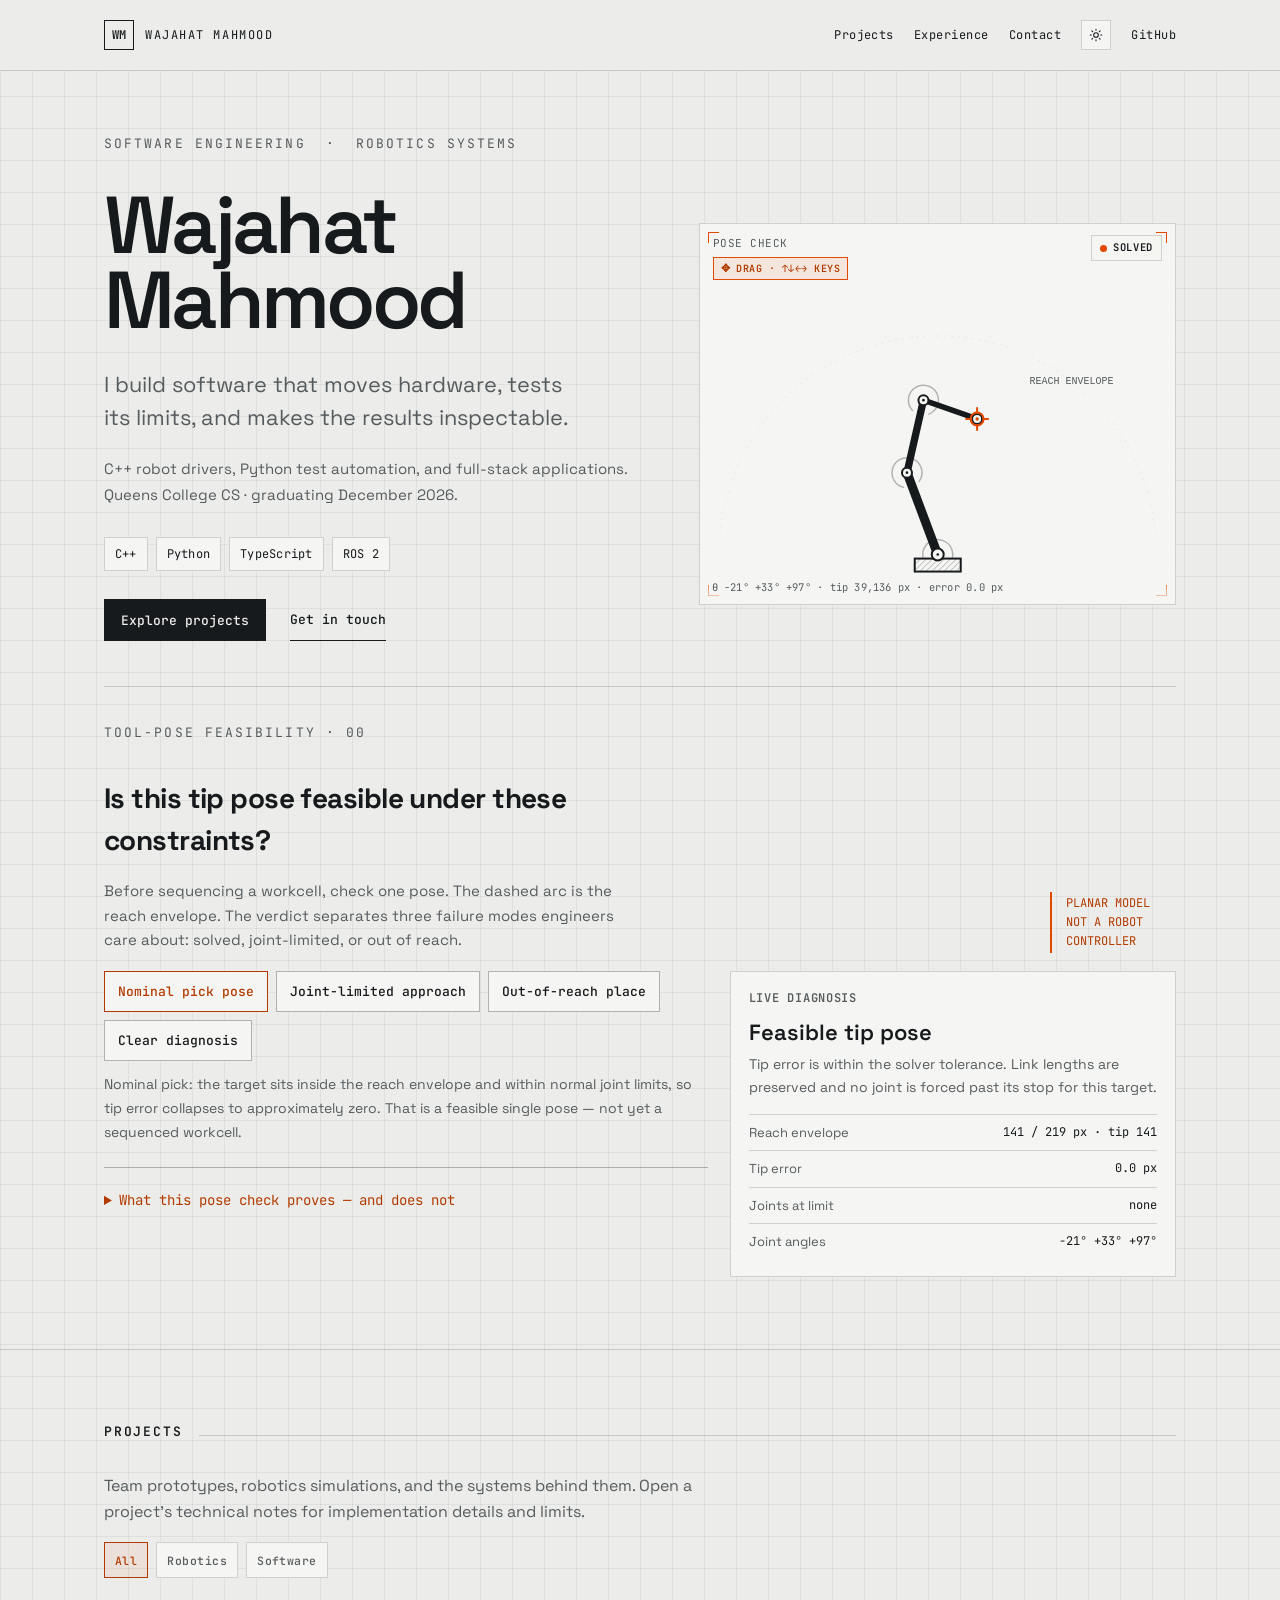
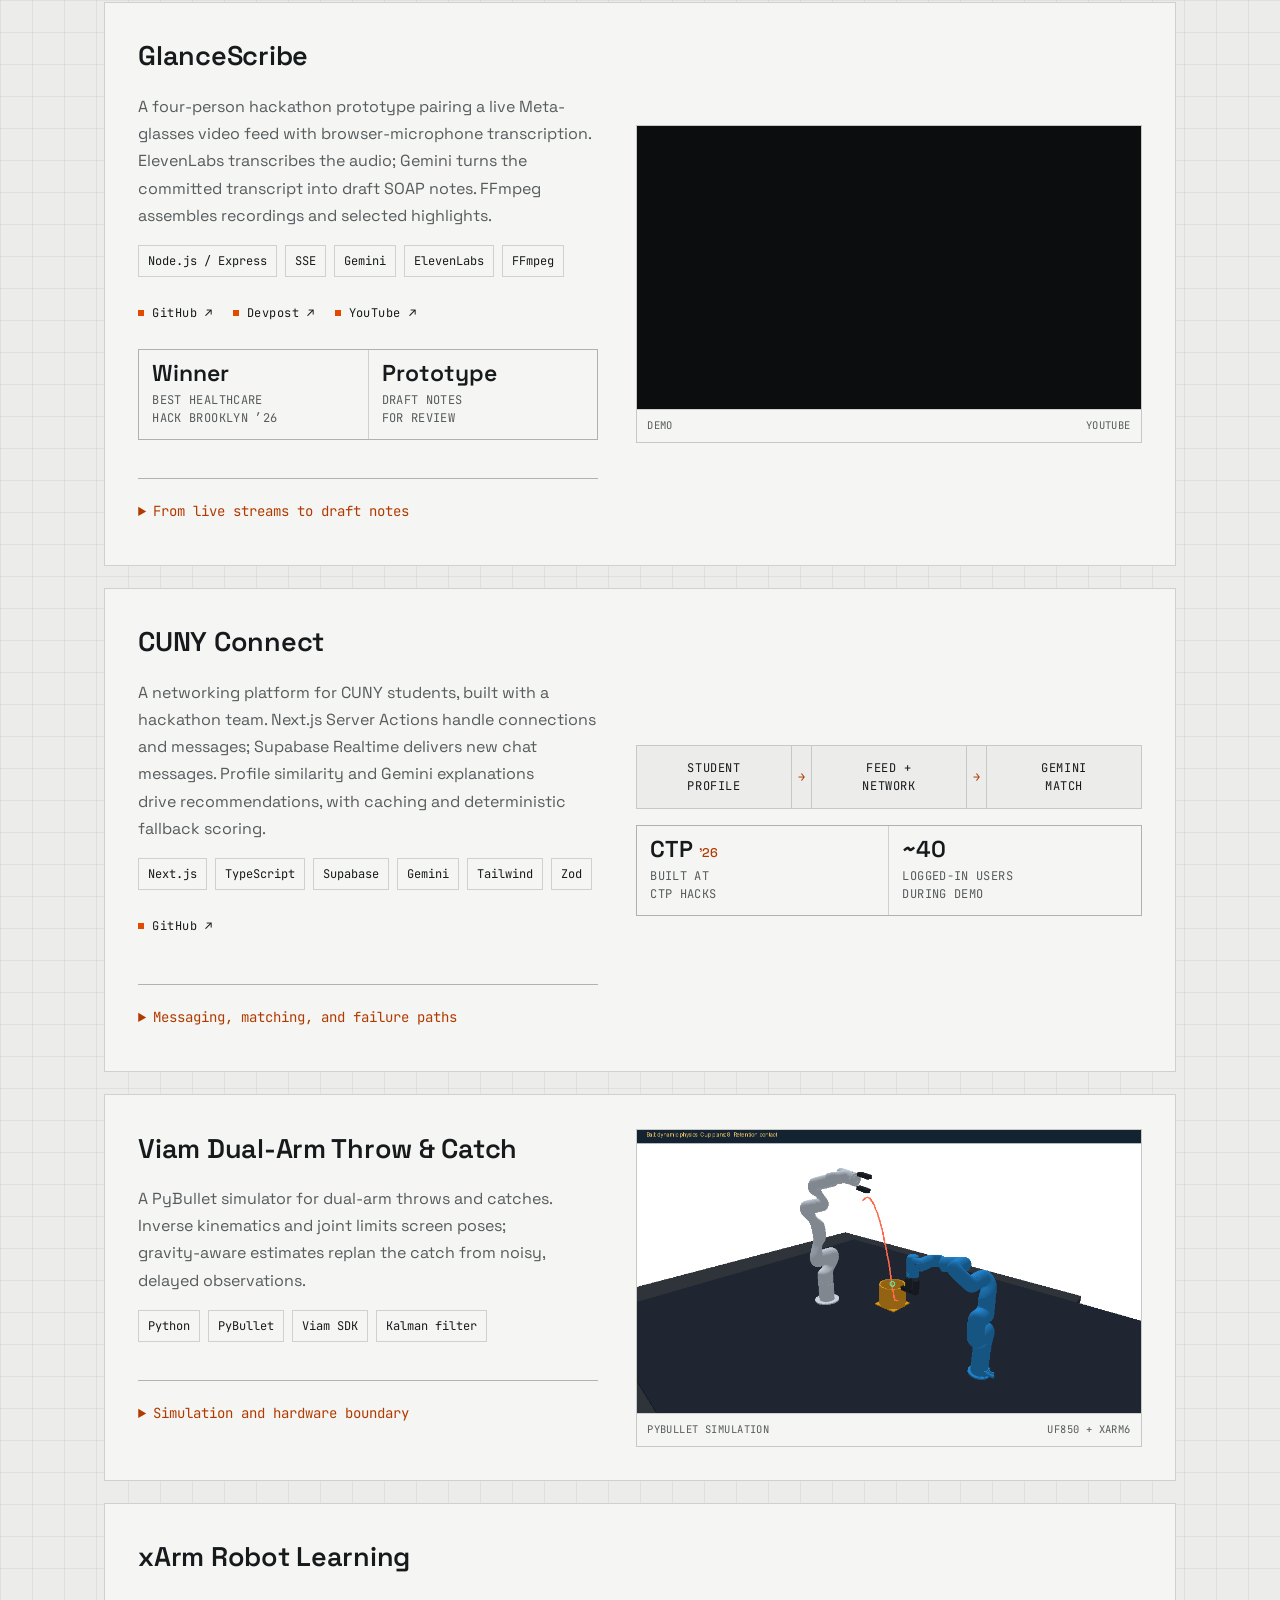
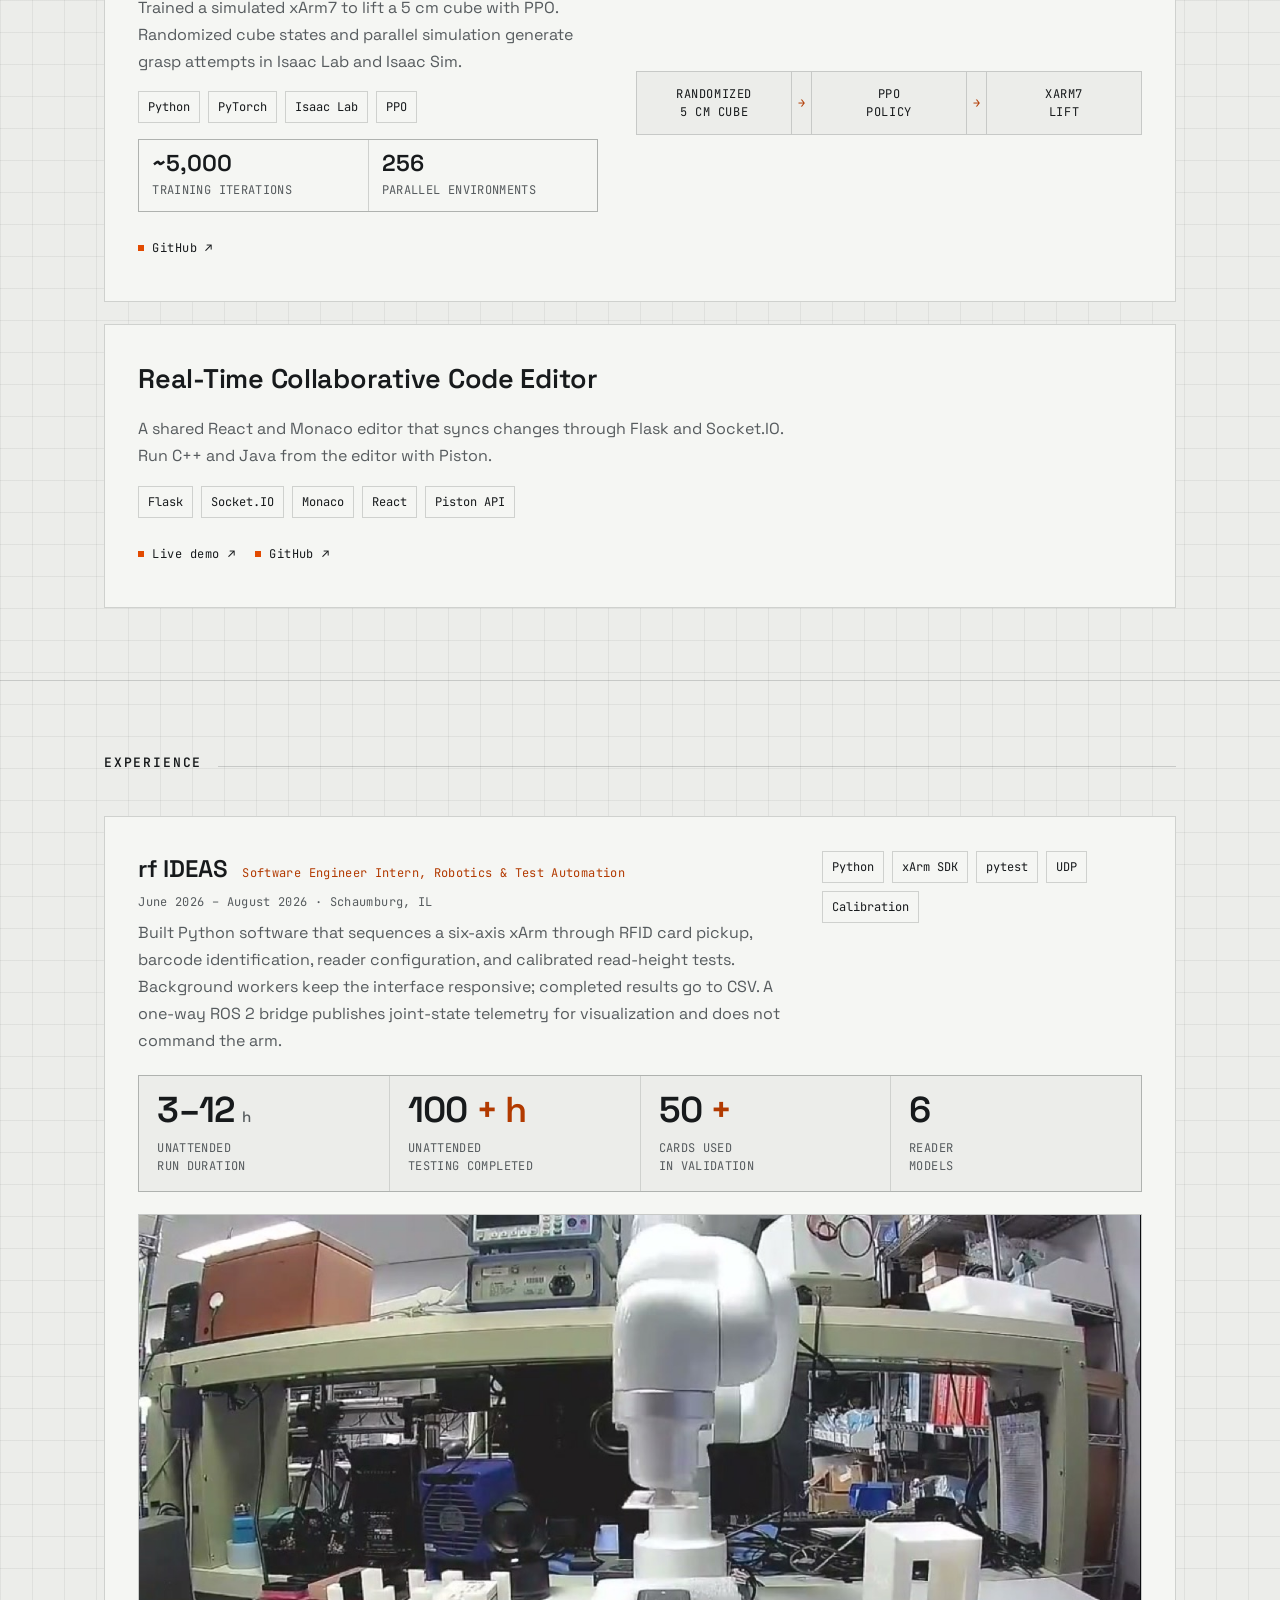
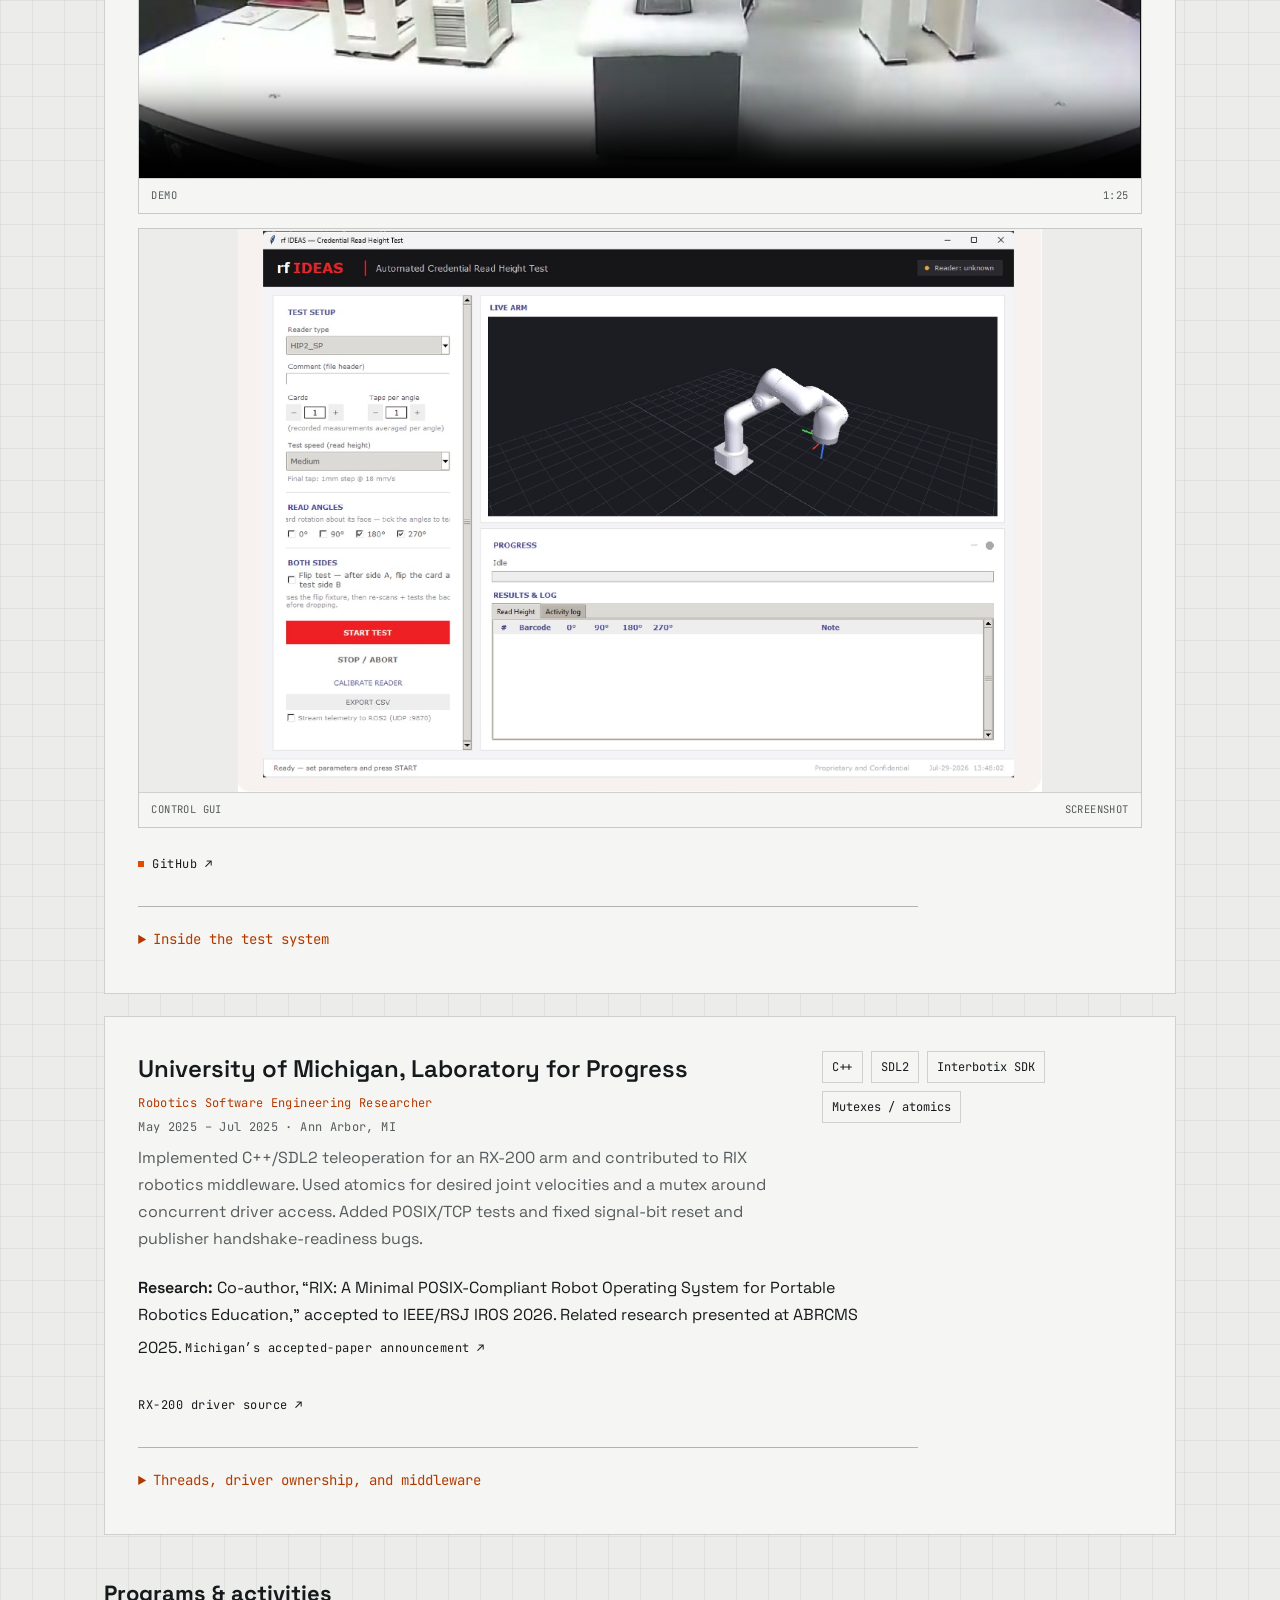
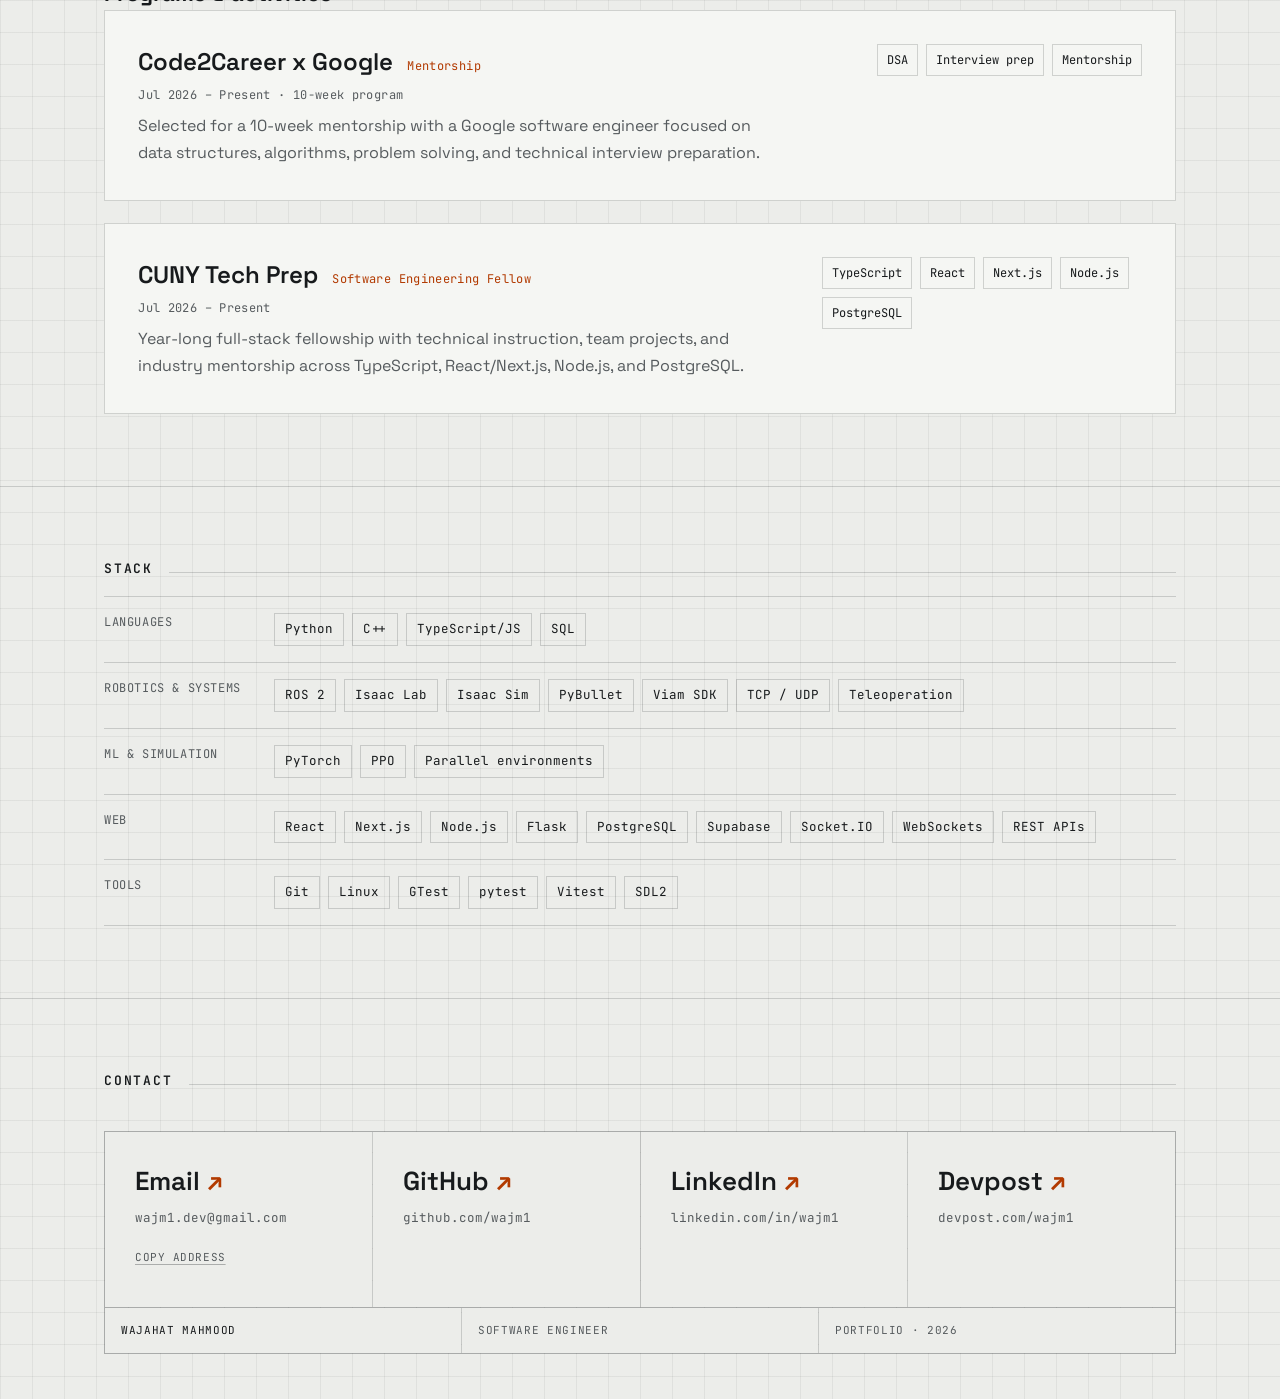
==== commit d9a3d4a2: "Keep arm pose after pointer leaves" ====
--- a/index.html
+++ b/index.html
@@ -1225,12 +1225,8 @@
         else self._arm();
       });
     });
-    // Mouse: arm on hover, disarm on leave. Touch keeps the last target (a tap
-    // sets it and it stays put - no need to hold).
-    fig.addEventListener('pointerenter', function (e) { if (e.pointerType === 'mouse') self._arm(); });
-    fig.addEventListener('pointerleave', function (e) { if (e.pointerType === 'mouse' && !self.scenarioHeld) self._disarm(); });
-    fig.addEventListener('focus', function () { self._arm(); });
-    fig.addEventListener('blur', function () { if (!TOUCH && !self.scenarioHeld) self._disarm(); });
+    // Keep the last commanded pose when the pointer or keyboard focus leaves.
+    // Only dragging, keyboard input, or scenario buttons change the target.
     fig.addEventListener('pointerdown', function (e) {
       self.scenarioHeld = false;
       self._arm(); self.dragging = true;
@@ -1328,9 +1324,6 @@
     this.armed = true; this.settle = 0; this.trail = []; this.verdictReady = false;
     if (!this.target) this.target = { x: this.rest.x, y: this.rest.y };
     this._kick();
-  };
-  IKArm.prototype._disarm = function () {
-    this.armed = false; this.settle = 0; this.verdictReady = false; this._kick();
   };
   IKArm.prototype._kick = function () {
     this.settle = 0;
